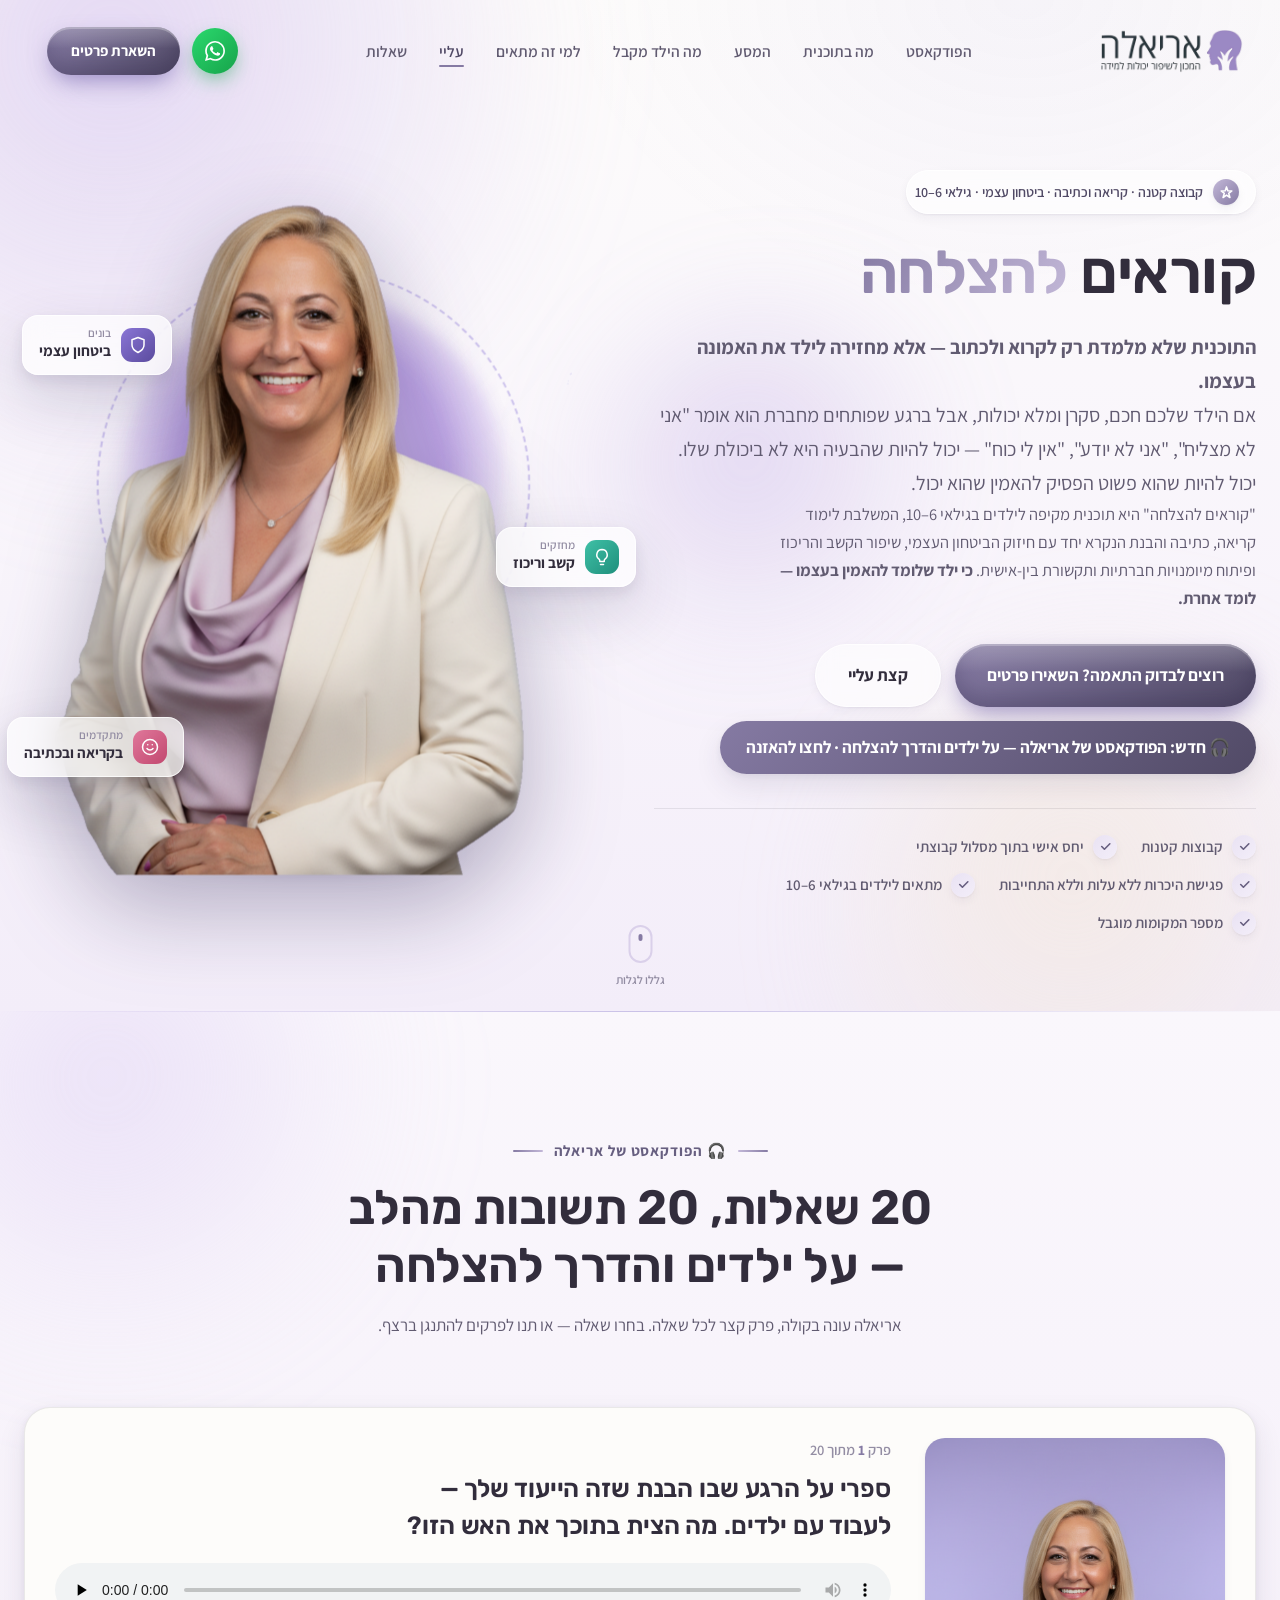
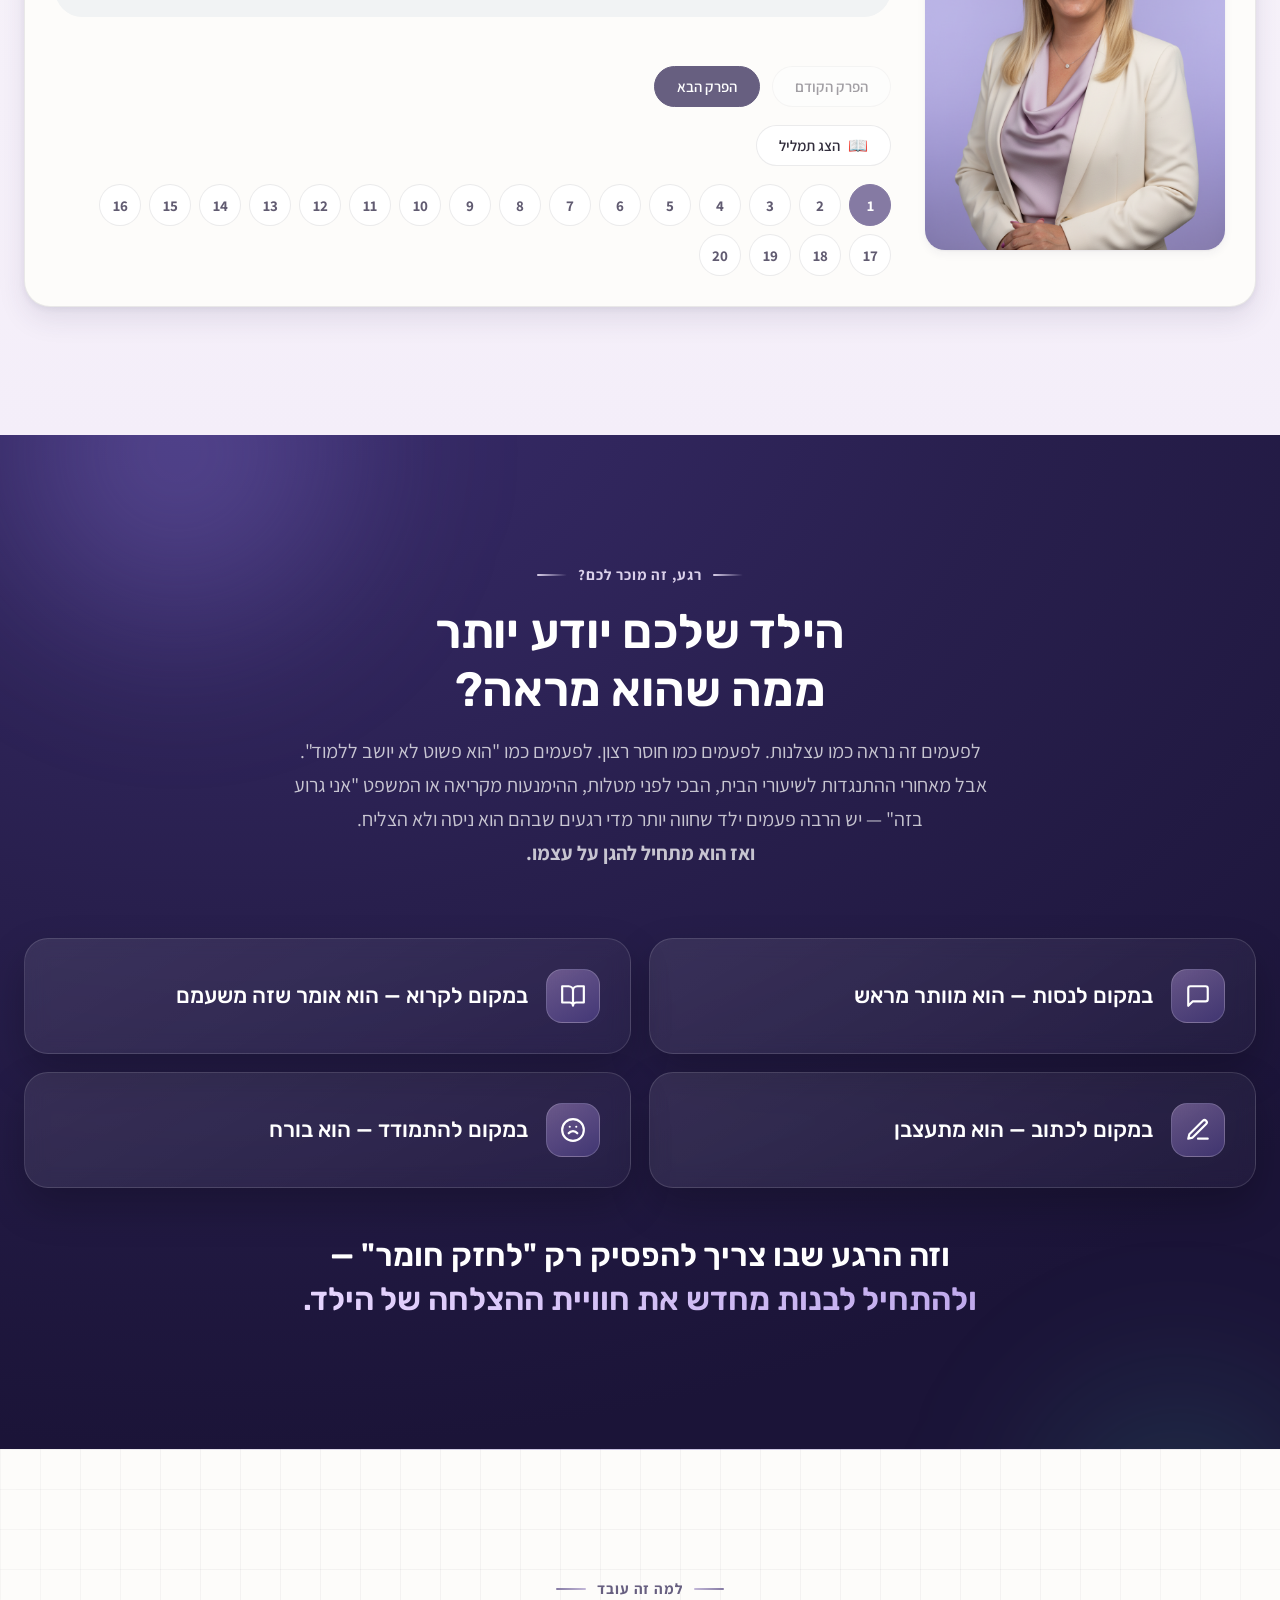
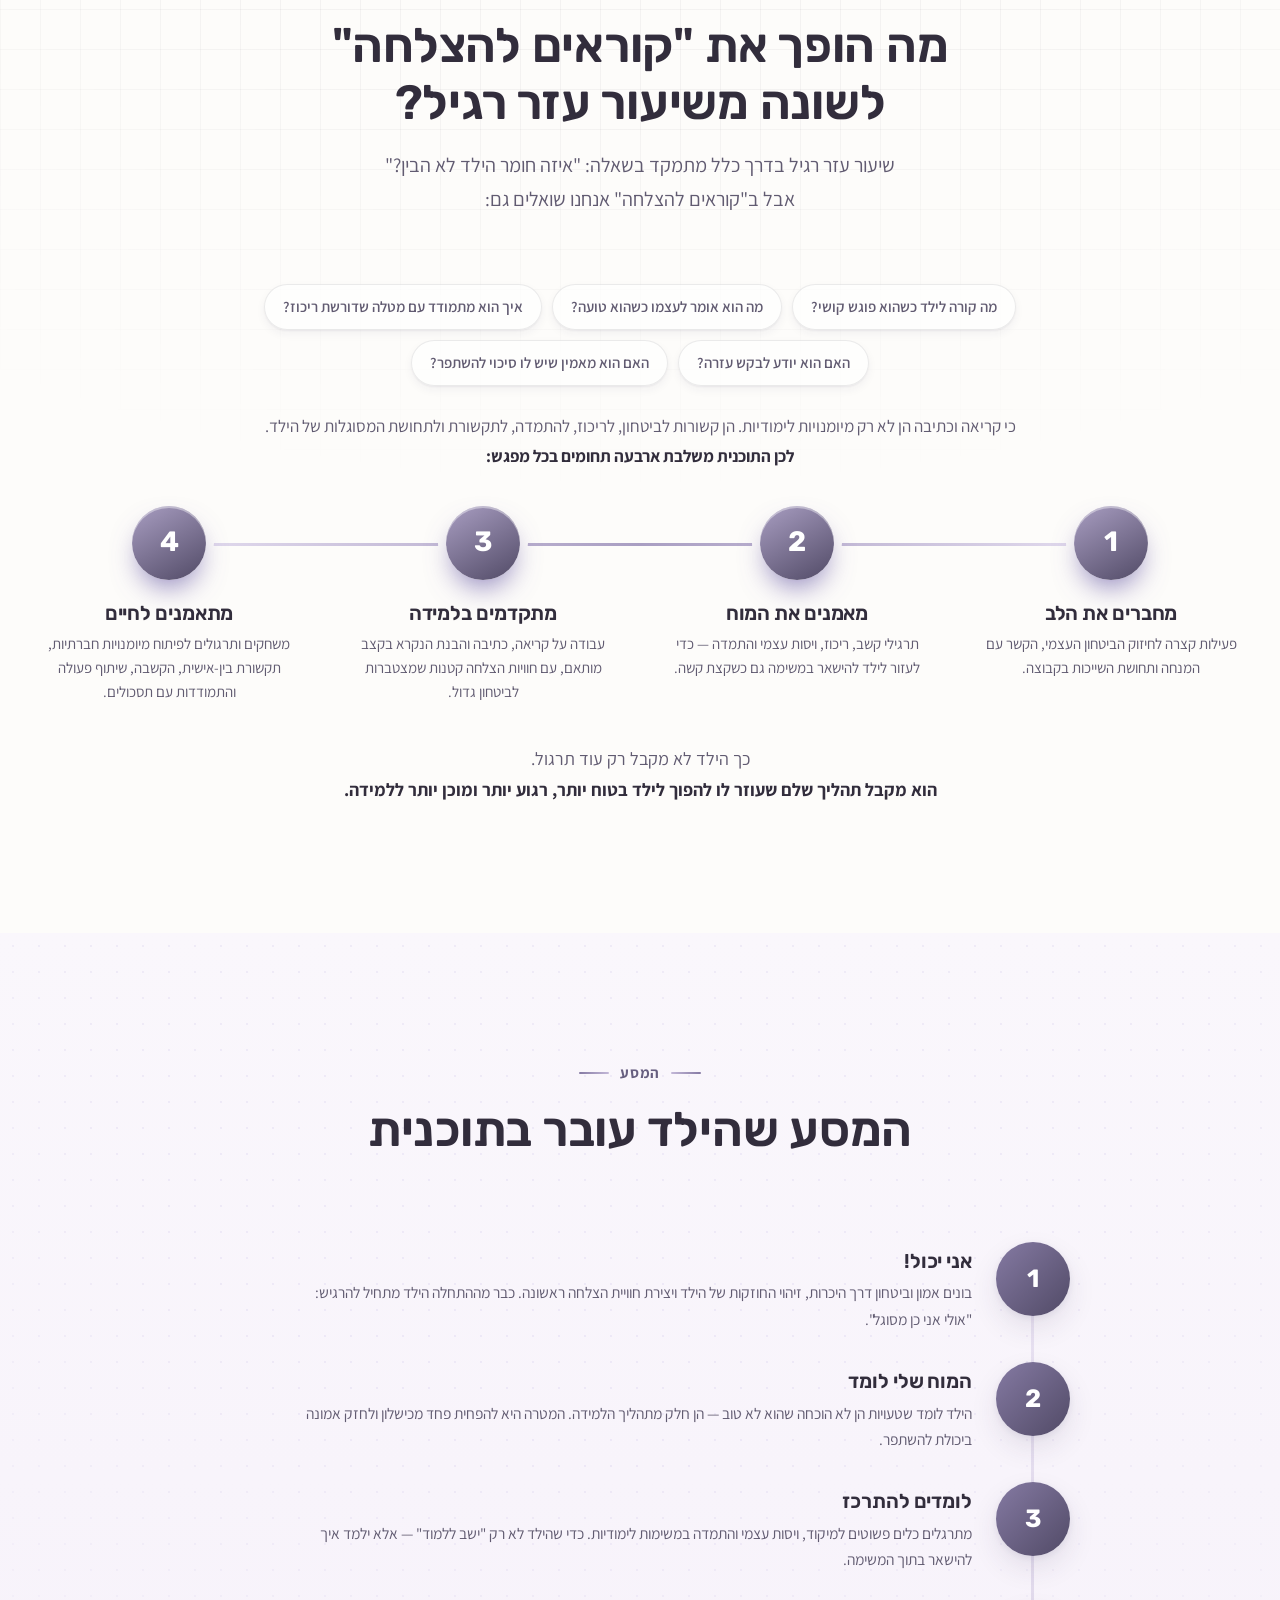
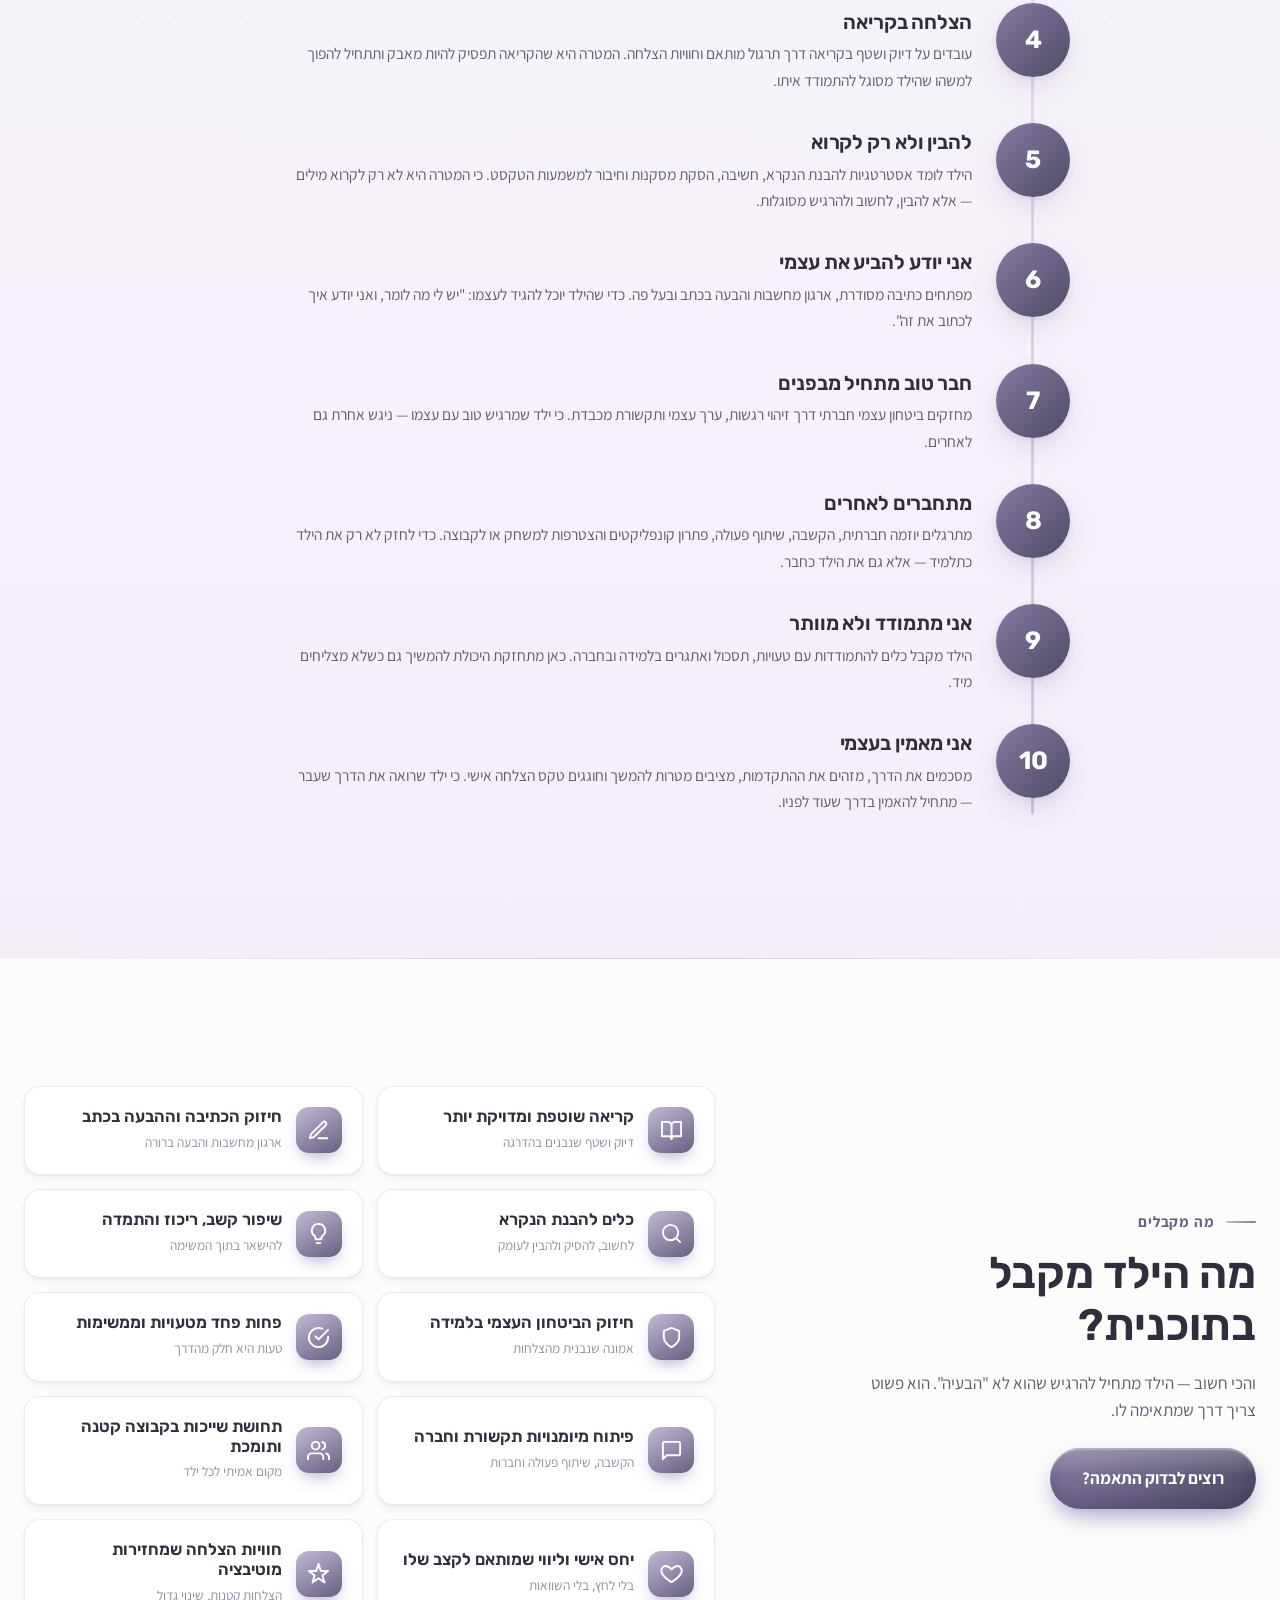
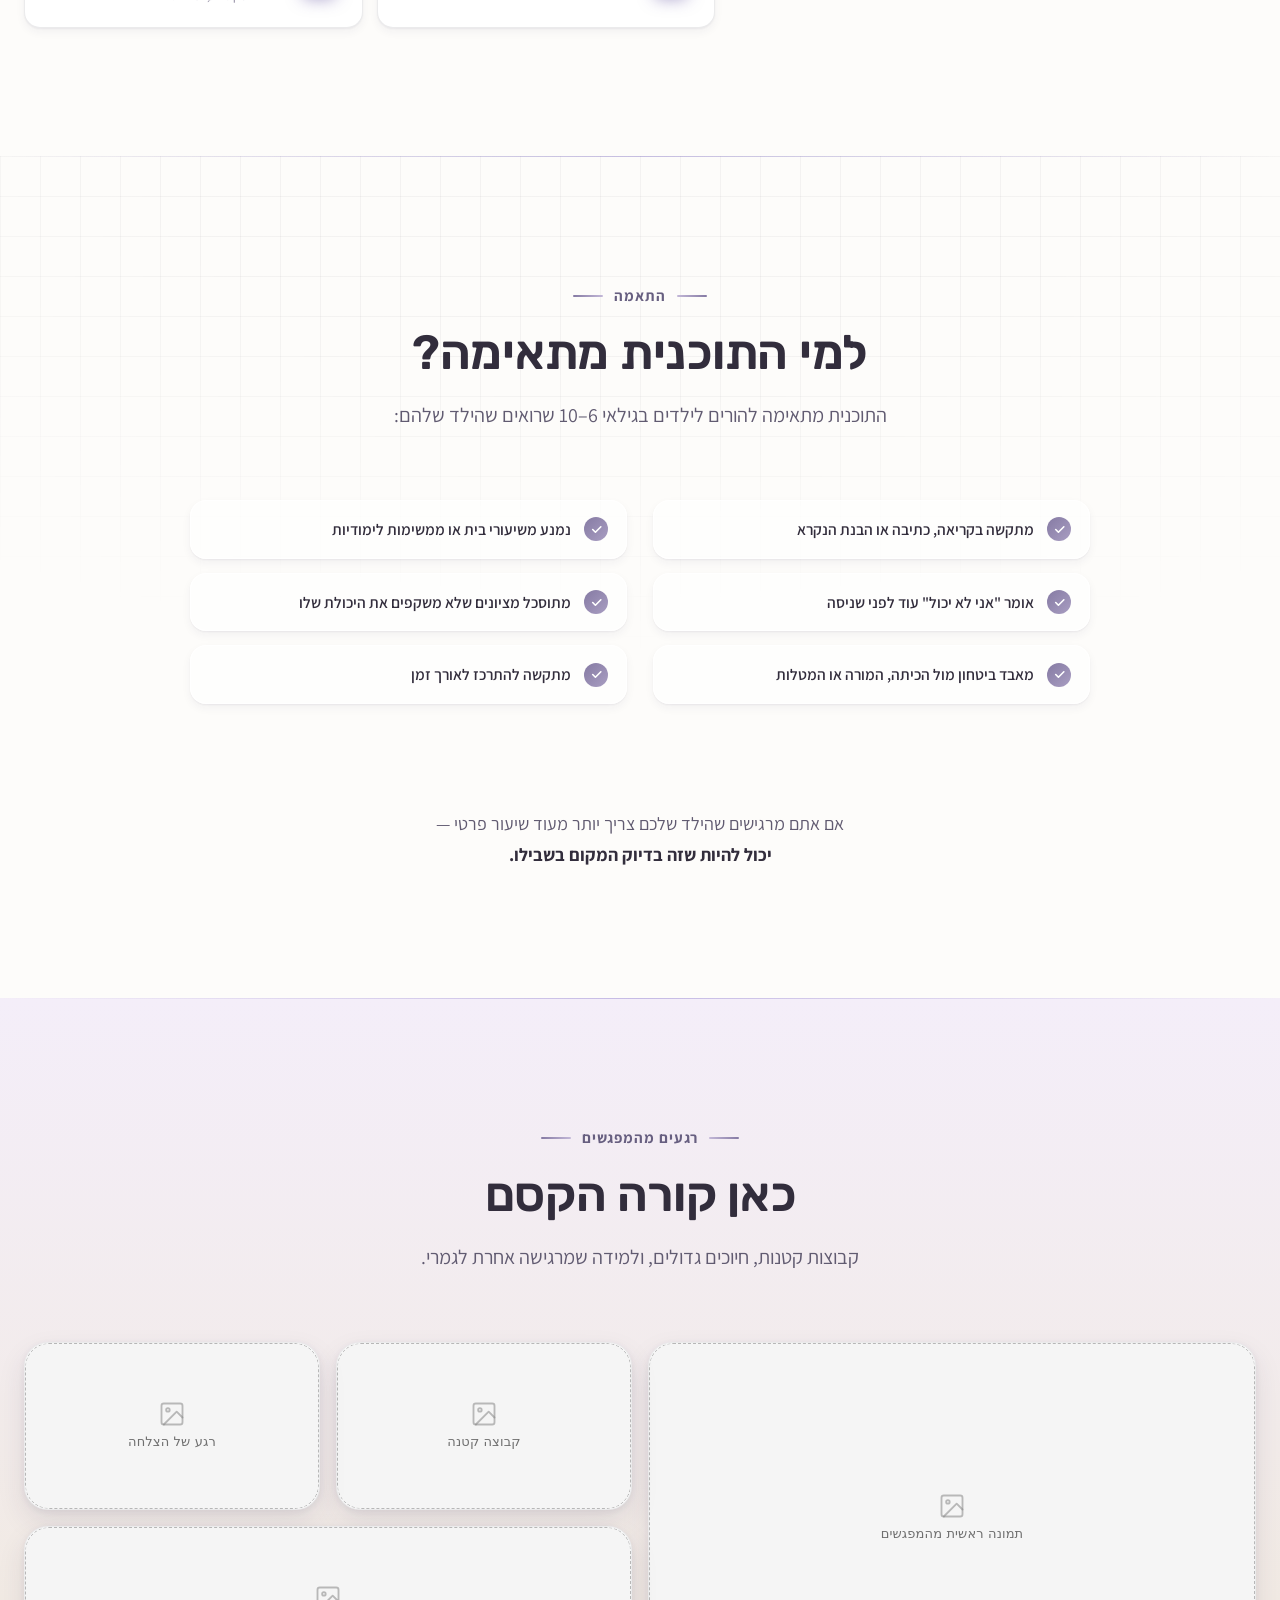
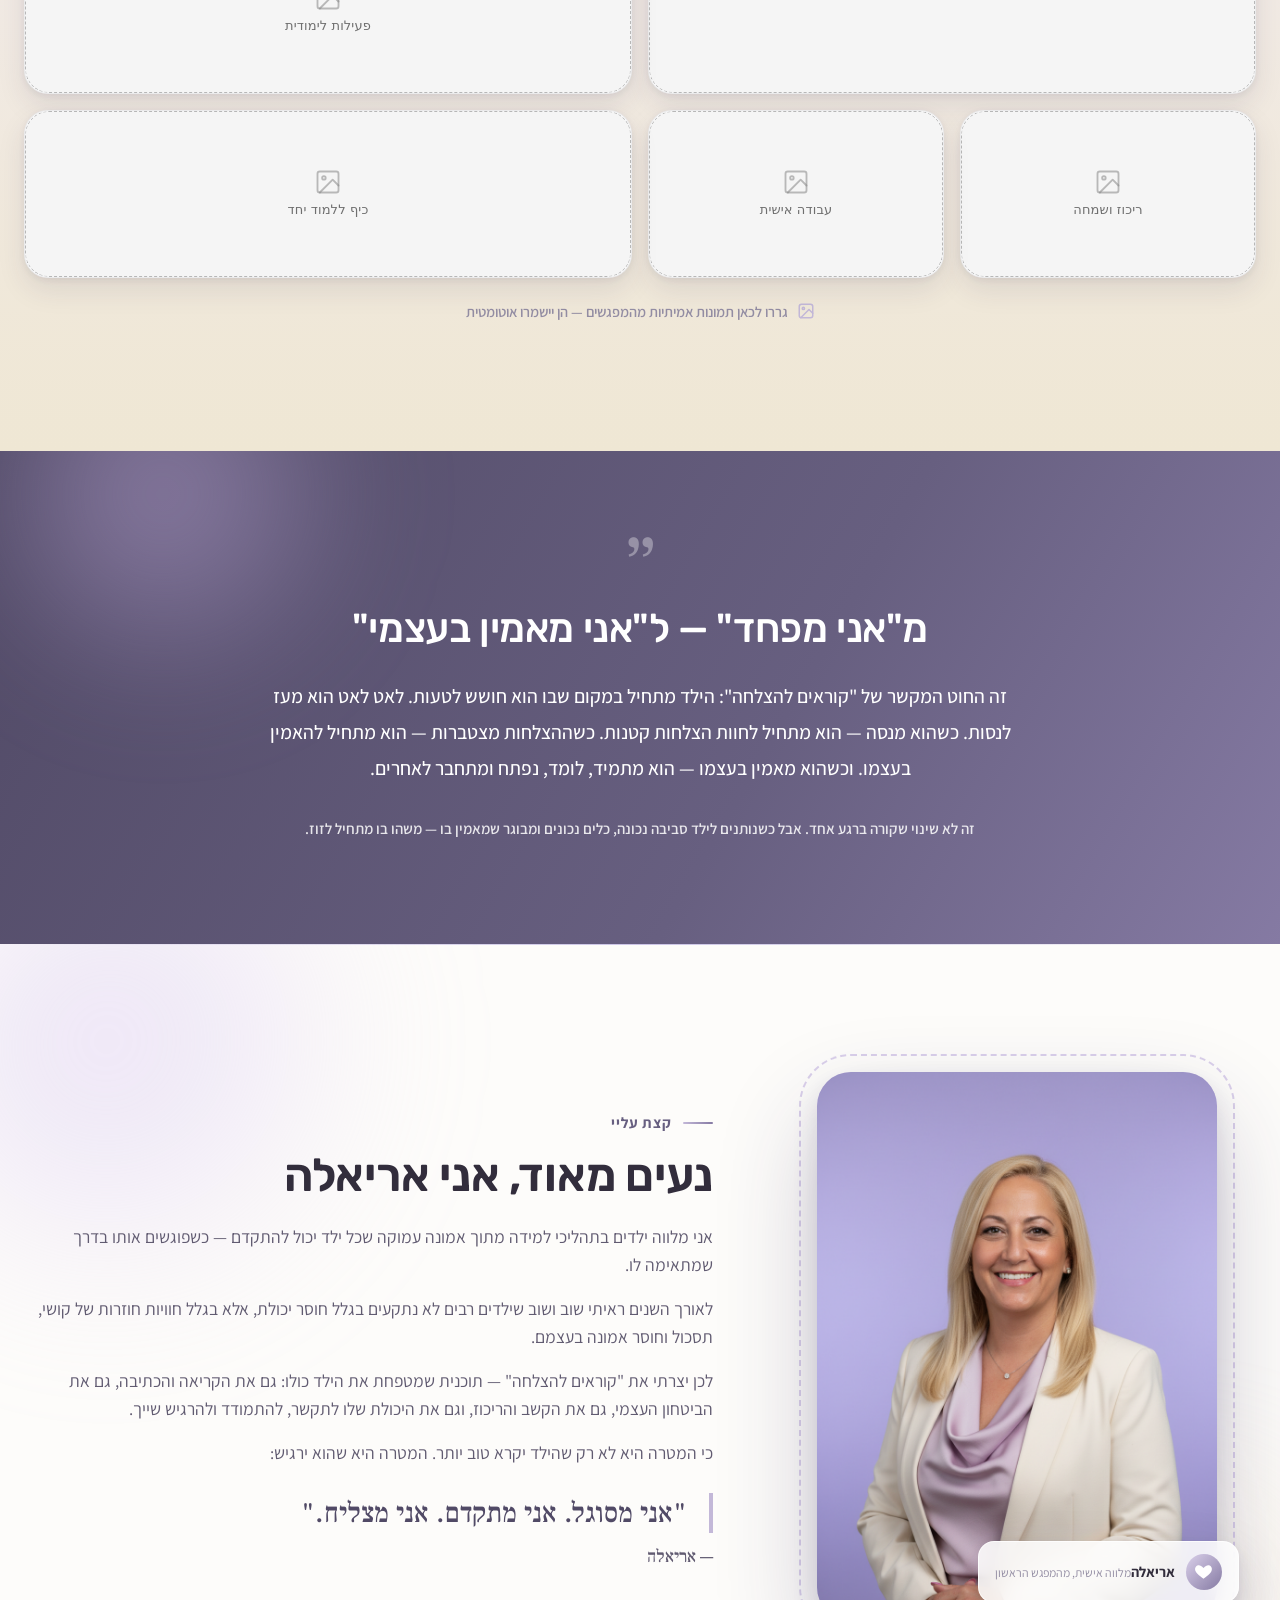
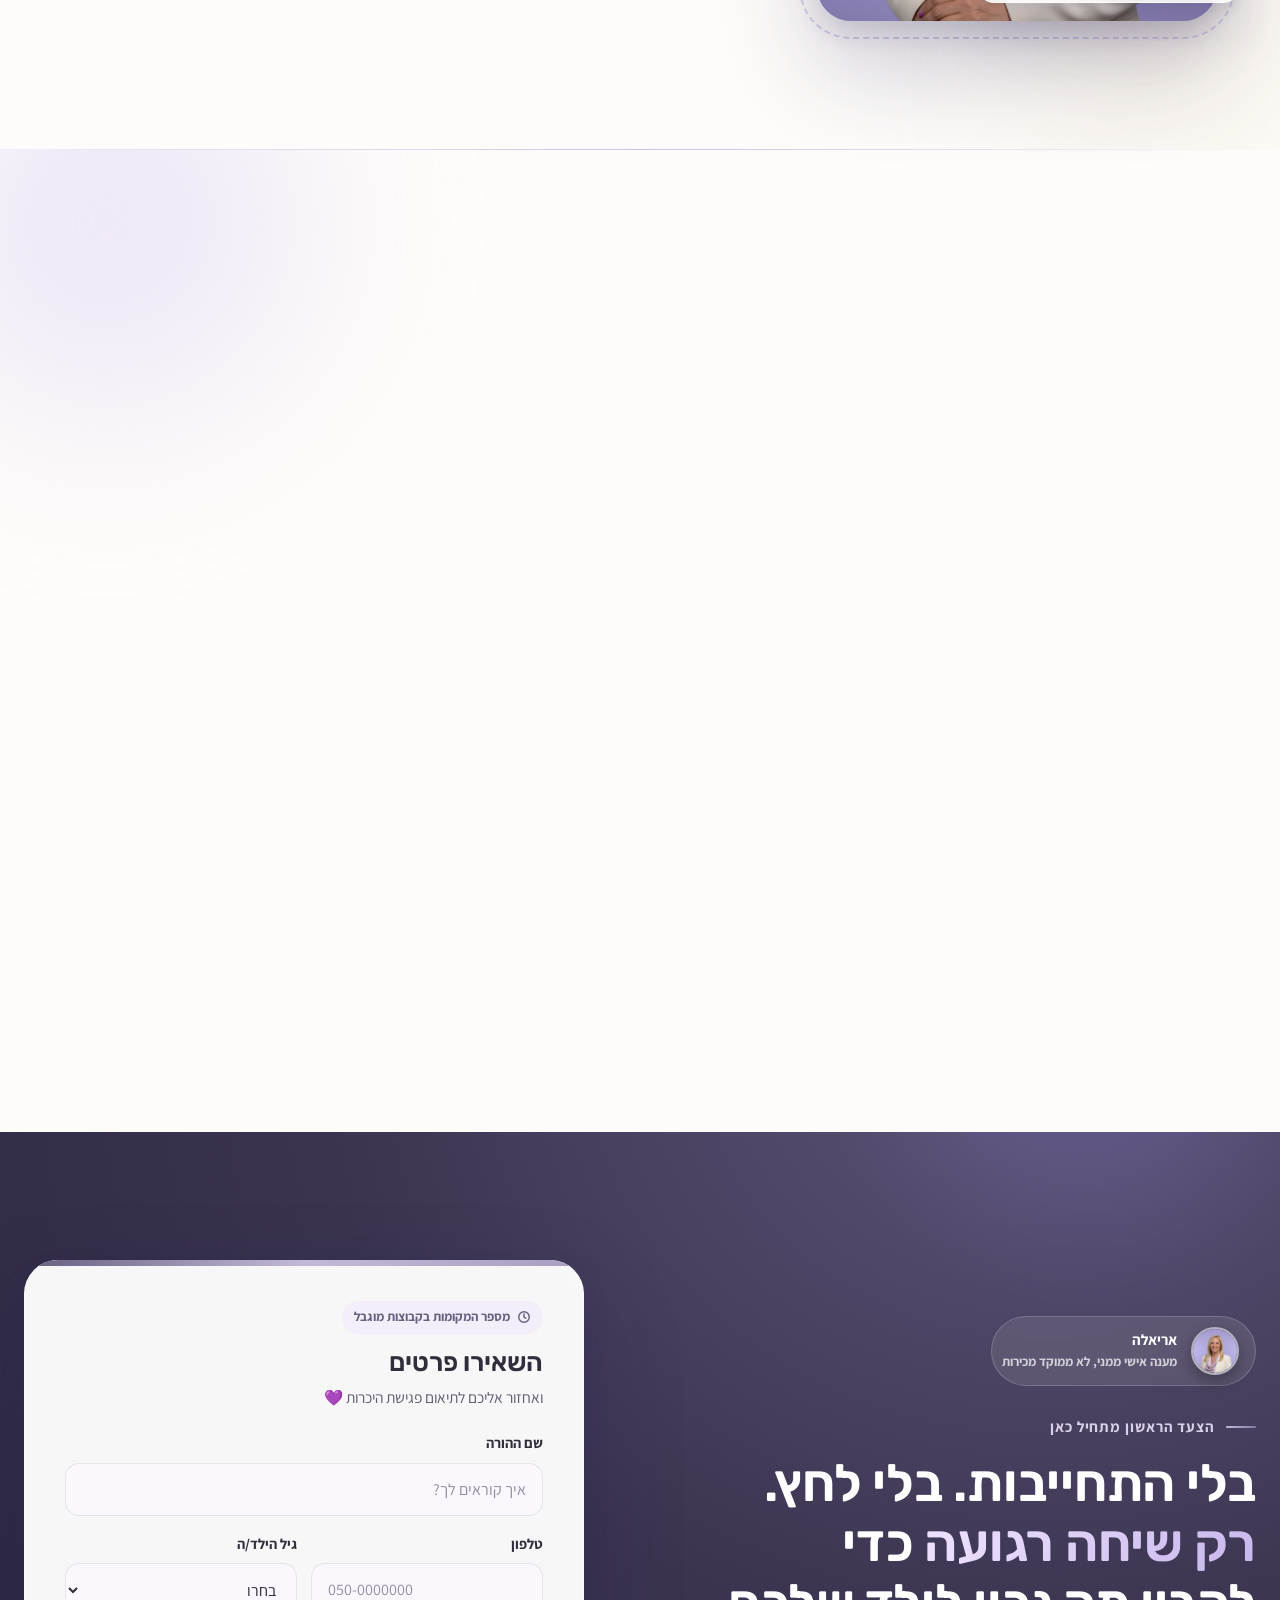
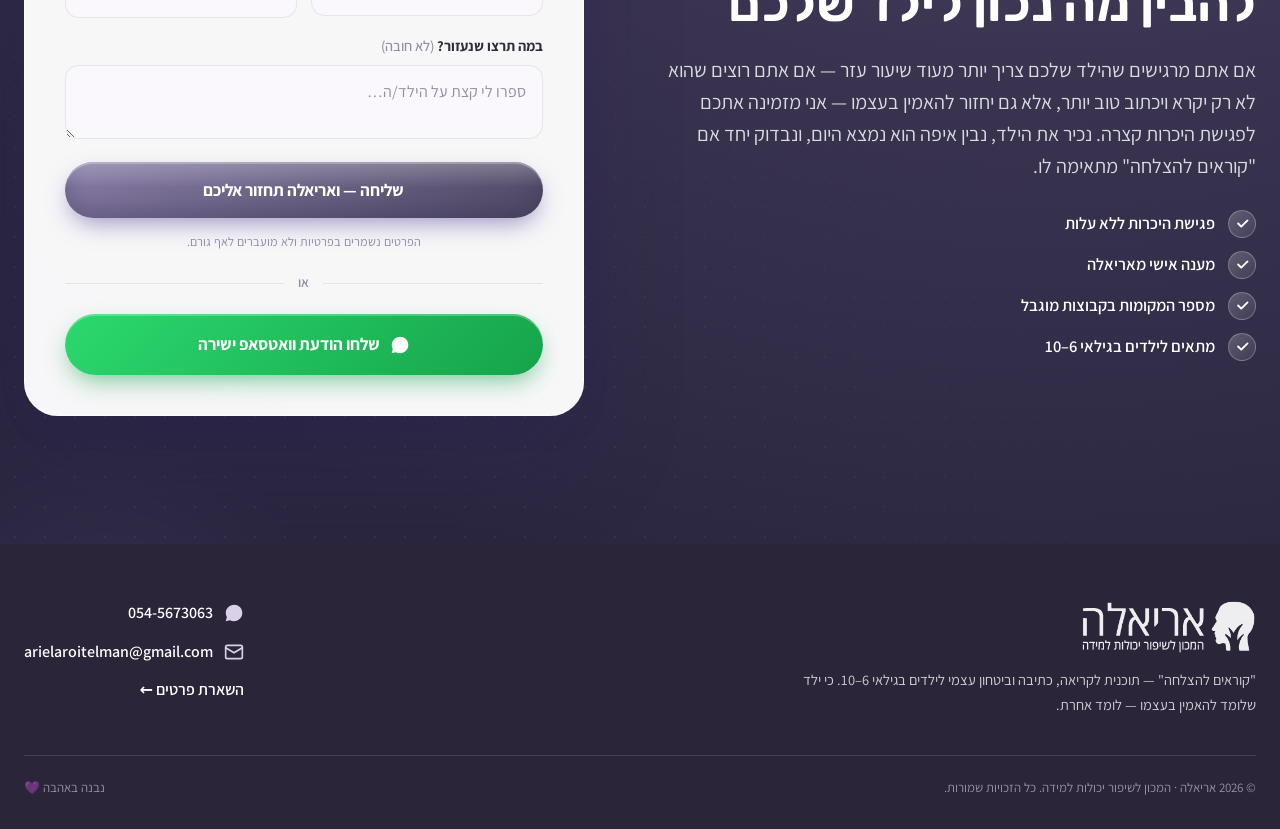
==== index.html @ 377835a4 "landing(ariela): כתובית-קריוקי חיה (המילים נדלקות עם הדיבור, כמו בסרטונים) + podcast→סלוט #2 + תיקונ" ====
<!DOCTYPE html>
<html lang="he" dir="rtl">
<head>
<meta charset="UTF-8">
<meta name="viewport" content="width=device-width, initial-scale=1">
<title>קוראים להצלחה · אריאלה — המכון לשיפור יכולות למידה</title>
<meta name="description" content="קוראים להצלחה — תוכנית לילדים בגילאי 6–10 המשלבת קריאה, כתיבה והבנת הנקרא עם חיזוק הביטחון העצמי, הקשב והריכוז ומיומנויות חברתיות. פגישת היכרות ללא עלות.">
<link rel="preconnect" href="https://fonts.googleapis.com">
<link rel="preconnect" href="https://fonts.gstatic.com" crossorigin>
<link href="https://fonts.googleapis.com/css2?family=Assistant:wght@400;500;600;700;800&amp;family=Rubik:wght@400;500;600;700&amp;family=Frank+Ruhl+Libre:wght@500;700&amp;display=swap" rel="stylesheet">
<link rel="stylesheet" href="styles2.css">
</head>
<body>

<!-- scroll progress -->
<div class="progress" id="progress"></div>

<!-- ============ HEADER ============ -->
<header class="header" data-screen-label="header">
  <div class="header-in">
    <a class="brand" href="#top" aria-label="אריאלה — דף הבית">
      <img src="assets/logo.png" alt="אריאלה — המכון לשיפור יכולות למידה">
    </a>
    <nav class="nav" aria-label="ניווט ראשי">
      <a href="#podcast">הפודקאסט</a>
      <a href="#how">מה בתוכנית</a>
      <a href="#journey">המסע</a>
      <a href="#includes">מה הילד מקבל</a>
      <a href="#fit">למי זה מתאים</a>
      <a href="#about">עליי</a>
      <a href="#faq">שאלות</a>
    </nav>
    <div class="header-cta">
      <a class="icon-wa-link" href="https://wa.me/972545673063" target="_blank" rel="noopener" aria-label="וואטסאפ">
        <svg viewBox="0 0 24 24" fill="currentColor"><path d="M12.04 2C6.58 2 2.13 6.45 2.13 11.91c0 1.75.46 3.45 1.32 4.95L2 22l5.25-1.38a9.9 9.9 0 0 0 4.79 1.22h.01c5.46 0 9.91-4.45 9.91-9.91 0-2.65-1.03-5.14-2.9-7.01A9.82 9.82 0 0 0 12.04 2Zm0 18.15a8.2 8.2 0 0 1-4.18-1.14l-.3-.18-3.11.82.83-3.04-.2-.31a8.18 8.18 0 0 1-1.26-4.39 8.24 8.24 0 0 1 14.07-5.83 8.18 8.18 0 0 1 2.42 5.83c0 4.54-3.7 8.24-8.07 8.24Zm4.52-6.16c-.25-.12-1.47-.72-1.69-.81-.23-.08-.39-.12-.56.13-.16.25-.64.81-.79.97-.14.17-.29.19-.54.06-.25-.12-1.05-.39-1.99-1.23-.74-.66-1.23-1.47-1.38-1.72-.14-.25-.01-.38.11-.51.11-.11.25-.29.37-.43.13-.14.17-.25.25-.41.08-.17.04-.31-.02-.43-.06-.12-.56-1.34-.76-1.84-.2-.48-.41-.42-.56-.43h-.48c-.17 0-.43.06-.66.31-.23.25-.86.85-.86 2.07 0 1.22.89 2.4 1.01 2.56.12.17 1.75 2.67 4.23 3.74.59.26 1.05.41 1.41.52.59.19 1.13.16 1.56.1.48-.07 1.47-.6 1.68-1.18.21-.58.21-1.07.14-1.18-.06-.1-.22-.16-.47-.28Z"/></svg>
      </a>
      <a class="btn btn-primary" href="#form" data-magnet>השארת פרטים</a>
      <button class="nav-toggle" id="navToggle" type="button" aria-label="תפריט">
        <svg viewBox="0 0 24 24" fill="none" stroke="currentColor" stroke-width="2.2" stroke-linecap="round"><path d="M4 7h16M4 12h16M4 17h16"/></svg>
      </button>
    </div>
  </div>
</header>

<!-- mobile nav overlay -->
<div class="mobile-nav" id="mobileNav">
  <button class="mclose" id="mClose" type="button" aria-label="סגירה"><svg viewBox="0 0 24 24" fill="none" stroke="currentColor" stroke-width="2.2" stroke-linecap="round"><path d="M6 6l12 12M18 6 6 18"/></svg></button>
  <a href="#podcast">הפודקאסט</a>
  <a href="#how">מה בתוכנית</a>
  <a href="#journey">המסע — 10 מפגשים</a>
  <a href="#includes">מה הילד מקבל</a>
  <a href="#fit">למי זה מתאים</a>
  <a href="#about">קצת עליי</a>
  <a href="#faq">שאלות נפוצות</a>
  <a class="btn btn-primary btn-block" href="#form">השארת פרטים</a>
</div>

<main id="top">

<!-- ============ HERO ============ -->
<section class="hero" data-screen-label="hero">
  <div class="hero-bg">
    <span class="orb o1"></span>
    <span class="orb o2"></span>
    <span class="orb o3"></span>
    <span class="hero-grain"></span>
  </div>

  <div class="hero-grid">
    <div class="hero-copy">
      <span class="hero-pill reveal">
        <span class="dot"><svg viewBox="0 0 24 24" fill="none" stroke="currentColor" stroke-width="2.5" stroke-linecap="round" stroke-linejoin="round"><path d="m12 3 2.09 6.26L20.5 9.5l-5 3.8L17.5 20 12 16.2 6.5 20l2-6.7-5-3.8 6.41-.24z"/></svg></span>
        קבוצה קטנה · קריאה וכתיבה · ביטחון עצמי · גילאי 6–10
      </span>
      <h1 class="reveal d1">קוראים <span class="grad-text">להצלחה</span></h1>
      <p class="lead reveal d2"><strong>התוכנית שלא מלמדת רק לקרוא ולכתוב — אלא מחזירה לילד את האמונה בעצמו.</strong></p>
      <p class="lead reveal d2">אם הילד שלכם חכם, סקרן ומלא יכולות, אבל ברגע שפותחים מחברת הוא אומר "אני לא מצליח", "אני לא יודע", "אין לי כוח" — יכול להיות שהבעיה היא לא ביכולת שלו. יכול להיות שהוא פשוט הפסיק להאמין שהוא יכול.</p>
      <p class="lead reveal d2" style="font-size:16.5px">"קוראים להצלחה" היא תוכנית מקיפה לילדים בגילאי 6–10, המשלבת לימוד קריאה, כתיבה והבנת הנקרא יחד עם חיזוק הביטחון העצמי, שיפור הקשב והריכוז ופיתוח מיומנויות חברתיות ותקשורת בין-אישית. <strong>כי ילד שלומד להאמין בעצמו — לומד אחרת.</strong></p>
      <div class="hero-actions reveal d3">
        <a class="btn btn-primary" href="#form" data-magnet>רוצים לבדוק התאמה? השאירו פרטים</a>
        <a class="btn btn-ghost" href="#about">קצת עליי</a>
        <a class="btn btn-podcast" href="#podcast">🎧 חדש: הפודקאסט של אריאלה — על ילדים והדרך להצלחה · לחצו להאזנה</a>
      </div>
      <ul class="trust reveal d4">
        <li><span class="tick"><svg viewBox="0 0 24 24" fill="none" stroke="currentColor" stroke-width="3" stroke-linecap="round" stroke-linejoin="round"><path d="M5 12l5 5L20 7"/></svg></span> קבוצות קטנות</li>
        <li><span class="tick"><svg viewBox="0 0 24 24" fill="none" stroke="currentColor" stroke-width="3" stroke-linecap="round" stroke-linejoin="round"><path d="M5 12l5 5L20 7"/></svg></span> יחס אישי בתוך מסלול קבוצתי</li>
        <li><span class="tick"><svg viewBox="0 0 24 24" fill="none" stroke="currentColor" stroke-width="3" stroke-linecap="round" stroke-linejoin="round"><path d="M5 12l5 5L20 7"/></svg></span> פגישת היכרות ללא עלות וללא התחייבות</li>
        <li><span class="tick"><svg viewBox="0 0 24 24" fill="none" stroke="currentColor" stroke-width="3" stroke-linecap="round" stroke-linejoin="round"><path d="M5 12l5 5L20 7"/></svg></span> מתאים לילדים בגילאי 6–10</li>
        <li><span class="tick"><svg viewBox="0 0 24 24" fill="none" stroke="currentColor" stroke-width="3" stroke-linecap="round" stroke-linejoin="round"><path d="M5 12l5 5L20 7"/></svg></span> מספר המקומות מוגבל</li>
      </ul>
    </div>

    <div class="hero-stage reveal d2">
      <div class="stage-3d">
        <span class="halo"></span>
        <span class="halo-ring"></span>
        <span class="ground"></span>
        <img class="ariela" src="assets/ariela-cutout.png" alt="אריאלה — מלווה אישית">
      </div>
      <div class="chip c1">
        <span class="ci"><svg viewBox="0 0 24 24" fill="none" stroke="currentColor" stroke-width="2" stroke-linecap="round" stroke-linejoin="round"><path d="M12 22s8-4 8-10V5l-8-3-8 3v7c0 6 8 10 8 10z"/></svg></span>
        <div><small>בונים</small><b>ביטחון עצמי</b></div>
      </div>
      <div class="chip c2">
        <span class="ci"><svg viewBox="0 0 24 24" fill="none" stroke="currentColor" stroke-width="2" stroke-linecap="round" stroke-linejoin="round"><path d="M9 18h6M10 22h4M12 2a7 7 0 0 0-4 12.7c.6.5 1 1.3 1 2.1V18h6v-1.2c0-.8.4-1.6 1-2.1A7 7 0 0 0 12 2z"/></svg></span>
        <div><small>מחזקים</small><b>קשב וריכוז</b></div>
      </div>
      <div class="chip c3">
        <span class="ci"><svg viewBox="0 0 24 24" fill="none" stroke="currentColor" stroke-width="2" stroke-linecap="round" stroke-linejoin="round"><path d="M12 2a10 10 0 1 0 0 20 10 10 0 0 0 0-20zM8 14s1.5 2 4 2 4-2 4-2M9 9h.01M15 9h.01"/></svg></span>
        <div><small>מתקדמים</small><b>בקריאה ובכתיבה</b></div>
      </div>
    </div>
  </div>

  <div class="scroll-cue" aria-hidden="true">
    <span class="mouse"></span>
    גללו לגלות
  </div>
</section>

<!-- ============ PODCAST ============ -->
<section class="section bg-soft" id="podcast" data-screen-label="podcast">
  <span class="accent-top"></span>
  <div class="atmo"><span class="g1"></span></div>
  <div class="wrap">
    <div class="sec-head">
      <div class="center-eyebrow reveal"><span class="eyebrow">🎧 הפודקאסט של אריאלה</span></div>
      <h2 class="reveal d1">20 שאלות, 20 תשובות מהלב — על ילדים והדרך להצלחה</h2>
      <p class="pod-sub reveal d2">אריאלה עונה בקולה, פרק קצר לכל שאלה. בחרו שאלה — או תנו לפרקים להתנגן ברצף.</p>
    </div>

    <div class="pod-card reveal">
      <div class="pod-photo"><img src="assets/ariela.png" alt="אריאלה" loading="lazy"></div>
      <div class="pod-main">
        <div class="pod-count">פרק <b id="podNum">1</b> מתוך <span id="podTotal">20</span></div>
        <h3 class="pod-q" id="podQ"></h3>
        <audio id="podAudio" controls preload="none"></audio>
        <div class="pod-cap" id="podCap" hidden aria-live="off"></div>
        <div class="pod-status" id="podStatus" role="status" aria-live="polite"></div>
        <div class="pod-nav">
          <button class="pod-btn" id="podPrev" type="button">הפרק הקודם</button>
          <button class="pod-btn primary" id="podNext" type="button">הפרק הבא</button>
        </div>
        <div class="pod-tr" id="podTr" hidden>
          <button class="pod-btn pod-tr-toggle" id="podTrToggle" type="button" aria-expanded="false" aria-controls="podTrBody"><span class="pod-tr-ico" aria-hidden="true">📖</span><span class="pod-tr-lbl" id="podTrLabel">הצג תמליל</span></button>
          <div class="pod-tr-body" id="podTrBody" role="region" aria-label="תמליל הפרק" tabindex="-1" hidden></div>
        </div>
        <div class="pod-chips" id="podChips" role="group" aria-label="בחירת פרק"></div>
      </div>
    </div>
  </div>
</section>


<!-- ============ PAIN ============ -->
<section class="section pain-zone" data-screen-label="pain">
  <span class="pz-orb a"></span><span class="pz-orb b"></span>
  <div class="wrap">
    <div class="sec-head">
      <div class="center-eyebrow reveal"><span class="eyebrow">רגע, זה מוכר לכם?</span></div>
      <h2 class="reveal d1">הילד שלכם יודע יותר ממה שהוא מראה?</h2>
      <p class="lead reveal d2">לפעמים זה נראה כמו עצלנות. לפעמים כמו חוסר רצון. לפעמים כמו "הוא פשוט לא יושב ללמוד".<br>אבל מאחורי ההתנגדות לשיעורי הבית, הבכי לפני מטלות, ההימנעות מקריאה או המשפט "אני גרוע בזה" — יש הרבה פעמים ילד שחווה יותר מדי רגעים שבהם הוא ניסה ולא הצליח.<br><strong>ואז הוא מתחיל להגן על עצמו.</strong></p>
    </div>
    <div class="ptiles">
      <div class="ptile reveal">
        <span class="pic"><svg viewBox="0 0 24 24" fill="none" stroke="currentColor" stroke-width="2" stroke-linecap="round" stroke-linejoin="round"><path d="M21 15a2 2 0 0 1-2 2H7l-4 4V5a2 2 0 0 1 2-2h14a2 2 0 0 1 2 2z"/></svg></span>
        <p>במקום לנסות — הוא מוותר מראש</p>
      </div>
      <div class="ptile reveal d1">
        <span class="pic"><svg viewBox="0 0 24 24" fill="none" stroke="currentColor" stroke-width="2" stroke-linecap="round" stroke-linejoin="round"><path d="M2 3h6a4 4 0 0 1 4 4v14a3 3 0 0 0-3-3H2zM22 3h-6a4 4 0 0 0-4 4v14a3 3 0 0 1 3-3h7z"/></svg></span>
        <p>במקום לקרוא — הוא אומר שזה משעמם</p>
      </div>
      <div class="ptile reveal d2">
        <span class="pic"><svg viewBox="0 0 24 24" fill="none" stroke="currentColor" stroke-width="2" stroke-linecap="round" stroke-linejoin="round"><path d="M12 20h9M16.5 3.5a2.1 2.1 0 0 1 3 3L7 19l-4 1 1-4Z"/></svg></span>
        <p>במקום לכתוב — הוא מתעצבן</p>
      </div>
      <div class="ptile reveal d3">
        <span class="pic"><svg viewBox="0 0 24 24" fill="none" stroke="currentColor" stroke-width="2" stroke-linecap="round" stroke-linejoin="round"><path d="M12 2a10 10 0 1 0 0 20 10 10 0 0 0 0-20zM8 15s1.5-2 4-2 4 2 4 2M9 9h.01M15 9h.01"/></svg></span>
        <p>במקום להתמודד — הוא בורח</p>
      </div>
    </div>
    <p class="pain-foot reveal">וזה הרגע שבו צריך להפסיק רק "לחזק חומר" —<br><span class="grad-text">ולהתחיל לבנות מחדש את חוויית ההצלחה של הילד.</span></p>
  </div>
</section>

<!-- ============ HOW — the 4 domains ============ -->
<section class="section bg-grid" id="how" data-screen-label="how">
  <span class="accent-top"></span>
  <div class="wrap">
    <div class="sec-head">
      <div class="center-eyebrow reveal"><span class="eyebrow">למה זה עובד</span></div>
      <h2 class="reveal d1">מה הופך את "קוראים להצלחה" לשונה משיעור עזר רגיל?</h2>
      <p class="lead reveal d2">שיעור עזר רגיל בדרך כלל מתמקד בשאלה: "איזה חומר הילד לא הבין?"<br>אבל ב"קוראים להצלחה" אנחנו שואלים גם:</p>
    </div>
    <div class="asklist reveal d2">
      <span>מה קורה לילד כשהוא פוגש קושי?</span>
      <span>מה הוא אומר לעצמו כשהוא טועה?</span>
      <span>איך הוא מתמודד עם מטלה שדורשת ריכוז?</span>
      <span>האם הוא יודע לבקש עזרה?</span>
      <span>האם הוא מאמין שיש לו סיכוי להשתפר?</span>
    </div>
    <p class="how-mid reveal">כי קריאה וכתיבה הן לא רק מיומנויות לימודיות. הן קשורות לביטחון, לריכוז, להתמדה, לתקשורת ולתחושת המסוגלות של הילד.<br><strong>לכן התוכנית משלבת ארבעה תחומים בכל מפגש:</strong></p>
    <div class="journey">
      <div class="jstep reveal"><div class="num">1</div><h3>מחברים את הלב</h3><p>פעילות קצרה לחיזוק הביטחון העצמי, הקשר עם המנחה ותחושת השייכות בקבוצה.</p></div>
      <div class="jstep reveal d1"><div class="num">2</div><h3>מאמנים את המוח</h3><p>תרגילי קשב, ריכוז, ויסות עצמי והתמדה — כדי לעזור לילד להישאר במשימה גם כשקצת קשה.</p></div>
      <div class="jstep reveal d2"><div class="num">3</div><h3>מתקדמים בלמידה</h3><p>עבודה על קריאה, כתיבה והבנת הנקרא בקצב מותאם, עם חוויות הצלחה קטנות שמצטברות לביטחון גדול.</p></div>
      <div class="jstep reveal d3"><div class="num">4</div><h3>מתאמנים לחיים</h3><p>משחקים ותרגולים לפיתוח מיומנויות חברתיות, תקשורת בין-אישית, הקשבה, שיתוף פעולה והתמודדות עם תסכולים.</p></div>
    </div>
    <p class="how-foot reveal">כך הילד לא מקבל רק עוד תרגול.<br><strong>הוא מקבל תהליך שלם שעוזר לו להפוך לילד בטוח יותר, רגוע יותר ומוכן יותר ללמידה.</strong></p>
  </div>
</section>

<!-- ============ JOURNEY — 10 meetings ============ -->
<section class="section bg-soft" id="journey" data-screen-label="journey">
  <span class="dots"></span>
  <div class="wrap">
    <div class="sec-head">
      <div class="center-eyebrow reveal"><span class="eyebrow">המסע</span></div>
      <h2 class="reveal d1">המסע שהילד עובר בתוכנית</h2>
    </div>
    <div class="vtimeline">
      <div class="vstep reveal"><span class="n">1</span><div class="vbody"><h3>אני יכול!</h3><p>בונים אמון וביטחון דרך היכרות, זיהוי החוזקות של הילד ויצירת חוויית הצלחה ראשונה. כבר מההתחלה הילד מתחיל להרגיש: "אולי אני כן מסוגל".</p></div></div>
      <div class="vstep reveal"><span class="n">2</span><div class="vbody"><h3>המוח שלי לומד</h3><p>הילד לומד שטעויות הן לא הוכחה שהוא לא טוב — הן חלק מתהליך הלמידה. המטרה היא להפחית פחד מכישלון ולחזק אמונה ביכולת להשתפר.</p></div></div>
      <div class="vstep reveal"><span class="n">3</span><div class="vbody"><h3>לומדים להתרכז</h3><p>מתרגלים כלים פשוטים למיקוד, ויסות עצמי והתמדה במשימות לימודיות. כדי שהילד לא רק "ישב ללמוד" — אלא ילמד איך להישאר בתוך המשימה.</p></div></div>
      <div class="vstep reveal"><span class="n">4</span><div class="vbody"><h3>הצלחה בקריאה</h3><p>עובדים על דיוק ושטף בקריאה דרך תרגול מותאם וחוויות הצלחה. המטרה היא שהקריאה תפסיק להיות מאבק ותתחיל להפוך למשהו שהילד מסוגל להתמודד איתו.</p></div></div>
      <div class="vstep reveal"><span class="n">5</span><div class="vbody"><h3>להבין ולא רק לקרוא</h3><p>הילד לומד אסטרטגיות להבנת הנקרא, חשיבה, הסקת מסקנות וחיבור למשמעות הטקסט. כי המטרה היא לא רק לקרוא מילים — אלא להבין, לחשוב ולהרגיש מסוגלות.</p></div></div>
      <div class="vstep reveal"><span class="n">6</span><div class="vbody"><h3>אני יודע להביע את עצמי</h3><p>מפתחים כתיבה מסודרת, ארגון מחשבות והבעה בכתב ובעל פה. כדי שהילד יוכל להגיד לעצמו: "יש לי מה לומר, ואני יודע איך לכתוב את זה".</p></div></div>
      <div class="vstep reveal"><span class="n">7</span><div class="vbody"><h3>חבר טוב מתחיל מבפנים</h3><p>מחזקים ביטחון עצמי חברתי דרך זיהוי רגשות, ערך עצמי ותקשורת מכבדת. כי ילד שמרגיש טוב עם עצמו — ניגש אחרת גם לאחרים.</p></div></div>
      <div class="vstep reveal"><span class="n">8</span><div class="vbody"><h3>מתחברים לאחרים</h3><p>מתרגלים יוזמה חברתית, הקשבה, שיתוף פעולה, פתרון קונפליקטים והצטרפות למשחק או לקבוצה. כדי לחזק לא רק את הילד כתלמיד — אלא גם את הילד כחבר.</p></div></div>
      <div class="vstep reveal"><span class="n">9</span><div class="vbody"><h3>אני מתמודד ולא מוותר</h3><p>הילד מקבל כלים להתמודדות עם טעויות, תסכול ואתגרים בלמידה ובחברה. כאן מתחזקת היכולת להמשיך גם כשלא מצליחים מיד.</p></div></div>
      <div class="vstep reveal"><span class="n">10</span><div class="vbody"><h3>אני מאמין בעצמי</h3><p>מסכמים את הדרך, מזהים את ההתקדמות, מציבים מטרות להמשך וחוגגים טקס הצלחה אישי. כי ילד שרואה את הדרך שעבר — מתחיל להאמין בדרך שעוד לפניו.</p></div></div>
    </div>
  </div>
</section>

<!-- ============ INCLUDES — what the child gets ============ -->
<section class="section" id="includes" data-screen-label="includes">
  <span class="accent-top"></span>
  <div class="wrap inc-split">
    <div class="inc-intro reveal">
      <span class="eyebrow">מה מקבלים</span>
      <h2>מה הילד מקבל<br>בתוכנית?</h2>
      <p>והכי חשוב — הילד מתחיל להרגיש שהוא לא "הבעיה". הוא פשוט צריך דרך שמתאימה לו.</p>
      <a class="btn btn-primary" href="#form" data-magnet>רוצים לבדוק התאמה?</a>
    </div>
    <div class="inc-list">
      <div class="inc-item reveal">
        <span class="pic"><svg viewBox="0 0 24 24" fill="none" stroke="currentColor" stroke-width="2" stroke-linecap="round" stroke-linejoin="round"><path d="M2 3h6a4 4 0 0 1 4 4v14a3 3 0 0 0-3-3H2zM22 3h-6a4 4 0 0 0-4 4v14a3 3 0 0 1 3-3h7z"/></svg></span>
        <div><b>קריאה שוטפת ומדויקת יותר</b><span>דיוק ושטף שנבנים בהדרגה</span></div>
      </div>
      <div class="inc-item reveal d1">
        <span class="pic"><svg viewBox="0 0 24 24" fill="none" stroke="currentColor" stroke-width="2" stroke-linecap="round" stroke-linejoin="round"><path d="M12 20h9M16.5 3.5a2.1 2.1 0 0 1 3 3L7 19l-4 1 1-4Z"/></svg></span>
        <div><b>חיזוק הכתיבה וההבעה בכתב</b><span>ארגון מחשבות והבעה ברורה</span></div>
      </div>
      <div class="inc-item reveal">
        <span class="pic"><svg viewBox="0 0 24 24" fill="none" stroke="currentColor" stroke-width="2" stroke-linecap="round" stroke-linejoin="round"><circle cx="11" cy="11" r="8"/><path d="m21 21-4.3-4.3"/></svg></span>
        <div><b>כלים להבנת הנקרא</b><span>לחשוב, להסיק ולהבין לעומק</span></div>
      </div>
      <div class="inc-item reveal d1">
        <span class="pic"><svg viewBox="0 0 24 24" fill="none" stroke="currentColor" stroke-width="2" stroke-linecap="round" stroke-linejoin="round"><path d="M9 18h6M10 22h4M12 2a7 7 0 0 0-4 12.7c.6.5 1 1.3 1 2.1V18h6v-1.2c0-.8.4-1.6 1-2.1A7 7 0 0 0 12 2z"/></svg></span>
        <div><b>שיפור קשב, ריכוז והתמדה</b><span>להישאר בתוך המשימה</span></div>
      </div>
      <div class="inc-item reveal">
        <span class="pic"><svg viewBox="0 0 24 24" fill="none" stroke="currentColor" stroke-width="2" stroke-linecap="round" stroke-linejoin="round"><path d="M12 22s8-4 8-10V5l-8-3-8 3v7c0 6 8 10 8 10z"/></svg></span>
        <div><b>חיזוק הביטחון העצמי בלמידה</b><span>אמונה שנבנית מהצלחות</span></div>
      </div>
      <div class="inc-item reveal d1">
        <span class="pic"><svg viewBox="0 0 24 24" fill="none" stroke="currentColor" stroke-width="2" stroke-linecap="round" stroke-linejoin="round"><path d="M22 11.08V12a10 10 0 1 1-5.93-9.14M22 4 12 14.01l-3-3"/></svg></span>
        <div><b>פחות פחד מטעויות וממשימות</b><span>טעות היא חלק מהדרך</span></div>
      </div>
      <div class="inc-item reveal">
        <span class="pic"><svg viewBox="0 0 24 24" fill="none" stroke="currentColor" stroke-width="2" stroke-linecap="round" stroke-linejoin="round"><path d="M21 15a2 2 0 0 1-2 2H7l-4 4V5a2 2 0 0 1 2-2h14a2 2 0 0 1 2 2z"/></svg></span>
        <div><b>פיתוח מיומנויות תקשורת וחברה</b><span>הקשבה, שיתוף פעולה וחברות</span></div>
      </div>
      <div class="inc-item reveal d1">
        <span class="pic"><svg viewBox="0 0 24 24" fill="none" stroke="currentColor" stroke-width="2" stroke-linecap="round" stroke-linejoin="round"><path d="M17 21v-2a4 4 0 0 0-4-4H5a4 4 0 0 0-4 4v2M9 11a4 4 0 1 0 0-8 4 4 0 0 0 0 8zM23 21v-2a4 4 0 0 0-3-3.87M16 3.13a4 4 0 0 1 0 7.75"/></svg></span>
        <div><b>תחושת שייכות בקבוצה קטנה ותומכת</b><span>מקום אמיתי לכל ילד</span></div>
      </div>
      <div class="inc-item reveal">
        <span class="pic"><svg viewBox="0 0 24 24" fill="none" stroke="currentColor" stroke-width="2" stroke-linecap="round" stroke-linejoin="round"><path d="M12 21s-7.5-4.6-10-9.3C.4 8.3 2 4.8 5.3 4.2 7.4 3.8 9.3 4.9 12 7.6c2.7-2.7 4.6-3.8 6.7-3.4 3.3.6 4.9 4.1 3.3 7.5C19.5 16.4 12 21 12 21Z"/></svg></span>
        <div><b>יחס אישי וליווי שמותאם לקצב שלו</b><span>בלי לחץ, בלי השוואות</span></div>
      </div>
      <div class="inc-item reveal d1">
        <span class="pic"><svg viewBox="0 0 24 24" fill="none" stroke="currentColor" stroke-width="2" stroke-linecap="round" stroke-linejoin="round"><path d="m12 2 2.4 7.4H22l-6 4.6 2.3 7.4L12 17l-6.3 4.4L8 14 2 9.4h7.6z"/></svg></span>
        <div><b>חוויות הצלחה שמחזירות מוטיבציה</b><span>הצלחות קטנות, שינוי גדול</span></div>
      </div>
    </div>
  </div>
</section>

<!-- ============ FIT — who it's for ============ -->
<section class="section bg-grid" id="fit" data-screen-label="fit">
  <span class="accent-top"></span>
  <div class="wrap">
    <div class="sec-head">
      <div class="center-eyebrow reveal"><span class="eyebrow">התאמה</span></div>
      <h2 class="reveal d1">למי התוכנית מתאימה?</h2>
      <p class="lead reveal d2">התוכנית מתאימה להורים לילדים בגילאי 6–10 שרואים שהילד שלהם:</p>
    </div>
    <div class="fit-grid">
      <div class="fit-item reveal"><span class="tick"><svg viewBox="0 0 24 24" fill="none" stroke="currentColor" stroke-width="3" stroke-linecap="round" stroke-linejoin="round"><path d="M5 12l5 5L20 7"/></svg></span> מתקשה בקריאה, כתיבה או הבנת הנקרא</div>
      <div class="fit-item reveal"><span class="tick"><svg viewBox="0 0 24 24" fill="none" stroke="currentColor" stroke-width="3" stroke-linecap="round" stroke-linejoin="round"><path d="M5 12l5 5L20 7"/></svg></span> נמנע משיעורי בית או ממשימות לימודיות</div>
      <div class="fit-item reveal"><span class="tick"><svg viewBox="0 0 24 24" fill="none" stroke="currentColor" stroke-width="3" stroke-linecap="round" stroke-linejoin="round"><path d="M5 12l5 5L20 7"/></svg></span> אומר "אני לא יכול" עוד לפני שניסה</div>
      <div class="fit-item reveal"><span class="tick"><svg viewBox="0 0 24 24" fill="none" stroke="currentColor" stroke-width="3" stroke-linecap="round" stroke-linejoin="round"><path d="M5 12l5 5L20 7"/></svg></span> מתוסכל מציונים שלא משקפים את היכולת שלו</div>
      <div class="fit-item reveal"><span class="tick"><svg viewBox="0 0 24 24" fill="none" stroke="currentColor" stroke-width="3" stroke-linecap="round" stroke-linejoin="round"><path d="M5 12l5 5L20 7"/></svg></span> מאבד ביטחון מול הכיתה, המורה או המטלות</div>
      <div class="fit-item reveal"><span class="tick"><svg viewBox="0 0 24 24" fill="none" stroke="currentColor" stroke-width="3" stroke-linecap="round" stroke-linejoin="round"><path d="M5 12l5 5L20 7"/></svg></span> מתקשה להתרכז לאורך זמן</div>
      <div class="fit-item reveal"><span class="tick"><svg viewBox="0 0 24 24" fill="none" stroke="currentColor" stroke-width="3" stroke-linecap="round" stroke-linejoin="round"><path d="M5 12l5 5L20 7"/></svg></span> זקוק למסגרת קטנה, רגישה ולא מלחיצה</div>
      <div class="fit-item reveal"><span class="tick"><svg viewBox="0 0 24 24" fill="none" stroke="currentColor" stroke-width="3" stroke-linecap="round" stroke-linejoin="round"><path d="M5 12l5 5L20 7"/></svg></span> צריך חיזוק גם בלמידה וגם בתחושת המסוגלות</div>
    </div>
    <p class="fit-foot reveal">אם אתם מרגישים שהילד שלכם צריך יותר מעוד שיעור פרטי —<br><strong>יכול להיות שזה בדיוק המקום בשבילו.</strong></p>
  </div>
</section>

<!-- ============ GALLERY — moments ============ -->
<section class="section bg-ink-soft" id="gallery" data-screen-label="gallery">
  <span class="accent-top"></span>
  <div class="wrap">
    <div class="sec-head">
      <div class="center-eyebrow reveal"><span class="eyebrow">רגעים מהמפגשים</span></div>
      <h2 class="reveal d1">כאן קורה הקסם</h2>
      <p class="lead reveal d2">קבוצות קטנות, חיוכים גדולים, ולמידה שמרגישה אחרת לגמרי.</p>
    </div>
    <div class="gallery reveal">
      <image-slot id="g-big" class="big" shape="rounded" radius="24" placeholder="תמונה ראשית מהמפגשים"></image-slot>
      <image-slot id="g-a" shape="rounded" radius="24" placeholder="קבוצה קטנה"></image-slot>
      <image-slot id="g-b" shape="rounded" radius="24" placeholder="רגע של הצלחה"></image-slot>
      <image-slot id="g-c" class="wide" shape="rounded" radius="24" placeholder="פעילות לימודית"></image-slot>
      <image-slot id="g-d" shape="rounded" radius="24" placeholder="ריכוז ושמחה"></image-slot>
      <image-slot id="g-e" shape="rounded" radius="24" placeholder="עבודה אישית"></image-slot>
      <image-slot id="g-f" class="wide" shape="rounded" radius="24" placeholder="כיף ללמוד יחד"></image-slot>
    </div>
    <p class="gallery-note reveal">
      <svg viewBox="0 0 24 24" fill="none" stroke="currentColor" stroke-width="2" stroke-linecap="round" stroke-linejoin="round"><rect x="3" y="3" width="18" height="18" rx="3"/><circle cx="8.5" cy="8.5" r="1.5"/><path d="m21 15-5-5L5 21"/></svg>
      גררו לכאן תמונות אמיתיות מהמפגשים — הן יישמרו אוטומטית
    </p>
  </div>
</section>

<!-- ============ QUOTE BAND — the thread ============ -->
<section class="quote-band" id="thread" data-screen-label="quote-band">
  <span class="qb-orb x"></span>
  <div class="qb-inner reveal">
    <span class="big-q">”</span>
    <p>מ"אני מפחד" — ל"אני מאמין בעצמי"</p>
    <p class="qb-flow">זה החוט המקשר של "קוראים להצלחה": הילד מתחיל במקום שבו הוא חושש לטעות. לאט לאט הוא מעז לנסות. כשהוא מנסה — הוא מתחיל לחוות הצלחות קטנות. כשההצלחות מצטברות — הוא מתחיל להאמין בעצמו. וכשהוא מאמין בעצמו — הוא מתמיד, לומד, נפתח ומתחבר לאחרים.</p>
    <span class="qb-by">זה לא שינוי שקורה ברגע אחד. אבל כשנותנים לילד סביבה נכונה, כלים נכונים ומבוגר שמאמין בו — משהו בו מתחיל לזוז.</span>
  </div>
</section>

<!-- ============ ABOUT ============ -->
<section class="section" id="about" data-screen-label="about">
  <span class="accent-top"></span>
  <div class="atmo"><span class="g1"></span><span class="g2"></span></div>
  <div class="wrap about-grid">
    <div class="about-photo reveal">
      <span class="ring"></span>
      <div class="pf"><img src="assets/ariela.png" alt="אריאלה"></div>
      <div class="badge">
        <span class="h"><svg viewBox="0 0 24 24" fill="currentColor"><path d="M12 21s-7.5-4.6-10-9.3C.4 8.3 2 4.8 5.3 4.2 7.4 3.8 9.3 4.9 12 7.6c2.7-2.7 4.6-3.8 6.7-3.4 3.3.6 4.9 4.1 3.3 7.5C19.5 16.4 12 21 12 21Z"/></svg></span>
        <div><b>אריאלה</b><span>מלווה אישית, מהמפגש הראשון</span></div>
      </div>
    </div>
    <div class="about reveal d1">
      <span class="eyebrow">קצת עליי</span>
      <h2>נעים מאוד, אני אריאלה</h2>
      <p>אני מלווה ילדים בתהליכי למידה מתוך אמונה עמוקה שכל ילד יכול להתקדם — כשפוגשים אותו בדרך שמתאימה לו.</p>
      <p>לאורך השנים ראיתי שוב ושוב שילדים רבים לא נתקעים בגלל חוסר יכולת, אלא בגלל חוויות חוזרות של קושי, תסכול וחוסר אמונה בעצמם.</p>
      <p>לכן יצרתי את "קוראים להצלחה" — תוכנית שמטפחת את הילד כולו: גם את הקריאה והכתיבה, גם את הביטחון העצמי, גם את הקשב והריכוז, וגם את היכולת שלו לתקשר, להתמודד ולהרגיש שייך.</p>
      <p>כי המטרה היא לא רק שהילד יקרא טוב יותר. המטרה היא שהוא ירגיש:</p>
      <p class="quote">"אני מסוגל. אני מתקדם. אני מצליח."</p>
      <p class="sign">— אריאלה</p>
    </div>
  </div>
</section>

<!-- ============ FAQ ============ -->
<section class="section" id="faq" data-screen-label="faq">
  <span class="accent-top"></span>
  <div class="atmo"><span class="g1"></span></div>
  <div class="wrap">
    <div class="sec-head">
      <div class="center-eyebrow reveal"><span class="eyebrow">שאלות נפוצות</span></div>
      <h2 class="reveal d1">כל מה שחשוב לכם לדעת</h2>
    </div>
    <div class="faq reveal">
      <div class="qa">
        <button class="qa-q" type="button">לאיזה גילאים התוכנית מתאימה?<span class="pm"><svg viewBox="0 0 24 24" fill="none" stroke="currentColor" stroke-width="2.5" stroke-linecap="round"><path d="M12 5v14M5 12h14"/></svg></span></button>
        <div class="qa-a"><div>התוכנית מיועדת לילדים בגילאי 6–10. בפגישת ההיכרות נבדוק יחד אם היא מתאימה לילד שלכם ולשלב שבו הוא נמצא.</div></div>
      </div>
      <div class="qa">
        <button class="qa-q" type="button">האם זו תוכנית לקריאה בלבד?<span class="pm"><svg viewBox="0 0 24 24" fill="none" stroke="currentColor" stroke-width="2.5" stroke-linecap="round"><path d="M12 5v14M5 12h14"/></svg></span></button>
        <div class="qa-a"><div>לא. הקריאה היא חלק מרכזי, אבל התוכנית משלבת גם כתיבה, הבנת הנקרא, ביטחון עצמי, קשב וריכוז ומיומנויות חברתיות.</div></div>
      </div>
      <div class="qa">
        <button class="qa-q" type="button">במה זה שונה ממורה פרטית?<span class="pm"><svg viewBox="0 0 24 24" fill="none" stroke="currentColor" stroke-width="2.5" stroke-linecap="round"><path d="M12 5v14M5 12h14"/></svg></span></button>
        <div class="qa-a"><div>מורה פרטית לרוב מתמקדת בחומר לימודי נקודתי. כאן מדובר בתהליך שלם שמחזק גם את הלמידה וגם את הילד שמאחורי הלמידה.</div></div>
      </div>
      <div class="qa">
        <button class="qa-q" type="button">הילד שלי חסר ביטחון. זה יתאים לו?<span class="pm"><svg viewBox="0 0 24 24" fill="none" stroke="currentColor" stroke-width="2.5" stroke-linecap="round"><path d="M12 5v14M5 12h14"/></svg></span></button>
        <div class="qa-a"><div>כן. התוכנית נבנתה בדיוק לילדים שצריכים סביבה קטנה, רגישה ומחזקת, שבה הם יכולים לנסות בלי פחד ולהתקדם בקצב שמתאים להם.</div></div>
      </div>
      <div class="qa">
        <button class="qa-q" type="button">כמה ילדים יש בקבוצה?<span class="pm"><svg viewBox="0 0 24 24" fill="none" stroke="currentColor" stroke-width="2.5" stroke-linecap="round"><path d="M12 5v14M5 12h14"/></svg></span></button>
        <div class="qa-a"><div>הקבוצות קטנות כדי לאפשר יחס אישי, תחושת ביטחון ומקום אמיתי לכל ילד.</div></div>
      </div>
      <div class="qa">
        <button class="qa-q" type="button">איך מתחילים?<span class="pm"><svg viewBox="0 0 24 24" fill="none" stroke="currentColor" stroke-width="2.5" stroke-linecap="round"><path d="M12 5v14M5 12h14"/></svg></span></button>
        <div class="qa-a"><div>משאירים פרטים בטופס או שולחים הודעת וואטסאפ, ונתאם פגישת היכרות קצרה ללא עלות וללא התחייבות.</div></div>
      </div>
    </div>
  </div>
</section>

<!-- ============ FINAL CTA + FORM ============ -->
<section class="section cta" id="form" data-screen-label="cta-form">
  <span class="corb a"></span><span class="corb b"></span><span class="cta-dots"></span>
  <div class="wrap cta-grid">
    <div class="cta-copy reveal">
      <div class="cta-host">
        <img class="ava" src="assets/ariela.png" alt="אריאלה">
        <div class="t">
          <b>אריאלה</b>
          <span class="live">מענה אישי ממני, לא ממוקד מכירות</span>
        </div>
      </div>
      <span class="eyebrow" style="color:var(--lav-300)">הצעד הראשון מתחיל כאן</span>
      <h2 style="margin-top:14px">בלי התחייבות. בלי לחץ. <span class="grad-text">רק שיחה רגועה</span> כדי להבין מה נכון לילד שלכם</h2>
      <p>אם אתם מרגישים שהילד שלכם צריך יותר מעוד שיעור עזר — אם אתם רוצים שהוא לא רק יקרא ויכתוב טוב יותר, אלא גם יחזור להאמין בעצמו — אני מזמינה אתכם לפגישת היכרות קצרה. נכיר את הילד, נבין איפה הוא נמצא היום, ונבדוק יחד אם "קוראים להצלחה" מתאימה לו.</p>
      <ul class="cta-points">
        <li><span class="tick"><svg viewBox="0 0 24 24" fill="none" stroke="currentColor" stroke-width="3" stroke-linecap="round" stroke-linejoin="round"><path d="M5 12l5 5L20 7"/></svg></span> פגישת היכרות ללא עלות</li>
        <li><span class="tick"><svg viewBox="0 0 24 24" fill="none" stroke="currentColor" stroke-width="3" stroke-linecap="round" stroke-linejoin="round"><path d="M5 12l5 5L20 7"/></svg></span> מענה אישי מאריאלה</li>
        <li><span class="tick"><svg viewBox="0 0 24 24" fill="none" stroke="currentColor" stroke-width="3" stroke-linecap="round" stroke-linejoin="round"><path d="M5 12l5 5L20 7"/></svg></span> מספר המקומות בקבוצות מוגבל</li>
        <li><span class="tick"><svg viewBox="0 0 24 24" fill="none" stroke="currentColor" stroke-width="3" stroke-linecap="round" stroke-linejoin="round"><path d="M5 12l5 5L20 7"/></svg></span> מתאים לילדים בגילאי 6–10</li>
      </ul>
    </div>

    <div class="form-card reveal d1">
      <span class="ribbon"></span>
      <form id="leadForm" method="post" novalidate onsubmit="return false">
        <noscript><p style="background:#fdecee;border:1px solid #f2b8bd;border-radius:12px;padding:12px 14px;color:#b0454d;font-size:15px;margin:0 0 14px">כדי לשלוח את הטופס יש להפעיל JavaScript. לחלופין אפשר לשלוח לי הודעת וואטסאפ ישירה בכפתור למטה 💜</p></noscript>
        <span class="spots"><svg viewBox="0 0 24 24" fill="none" stroke="currentColor" stroke-width="2.5" stroke-linecap="round" stroke-linejoin="round"><circle cx="12" cy="12" r="9"/><path d="M12 7v5l3 2"/></svg> מספר המקומות בקבוצות מוגבל</span>
        <h3>השאירו פרטים</h3>
        <p class="sub">ואחזור אליכם לתיאום פגישת היכרות 💜</p>
        <div class="field" data-f="name">
          <label for="f-name">שם ההורה</label>
          <input id="f-name" type="text" name="name" placeholder="איך קוראים לך?" autocomplete="name">
          <span class="err">נשמח לדעת איך לפנות אליך</span>
        </div>
        <div class="row2">
          <div class="field" data-f="phone">
            <label for="f-phone">טלפון</label>
            <input id="f-phone" type="tel" name="phone" placeholder="050-0000000" inputmode="tel" autocomplete="tel">
            <span class="err">מספר טלפון תקין</span>
          </div>
          <div class="field" data-f="age">
            <label for="f-age">גיל הילד/ה</label>
            <select id="f-age" name="age">
              <option value="">בחרו</option>
              <option>6</option><option>7</option><option>8</option><option>9</option><option>10</option>
              <option value="אחר">אחר</option>
            </select>
          </div>
        </div>
        <div class="field" data-f="msg">
          <label for="f-msg">במה תרצו שנעזור? <span style="color:var(--ink-faint);font-weight:500">(לא חובה)</span></label>
          <textarea id="f-msg" name="msg" rows="2" placeholder="ספרו לי קצת על הילד/ה…"></textarea>
        </div>
        <button class="btn btn-primary btn-block" type="submit">שליחה — ואריאלה תחזור אליכם</button>
        <p class="form-tiny">הפרטים נשמרים בפרטיות ולא מועברים לאף גורם.</p>
        <div class="or">או</div>
        <a class="btn btn-wa btn-block" href="https://wa.me/972545673063?text=%D7%94%D7%99%D7%99%20%D7%90%D7%A8%D7%99%D7%90%D7%9C%D7%94%2C%20%D7%90%D7%A9%D7%9E%D7%97%20%D7%9C%D7%A9%D7%9E%D7%95%D7%A2%20%D7%A2%D7%95%D7%93%20%D7%A2%D7%9C%20%22%D7%A7%D7%95%D7%A8%D7%90%D7%99%D7%9D%20%D7%9C%D7%94%D7%A6%D7%9C%D7%97%D7%94%22" target="_blank" rel="noopener">
          <svg class="ic" viewBox="0 0 24 24" fill="currentColor"><path d="M12.04 2C6.58 2 2.13 6.45 2.13 11.91c0 1.75.46 3.45 1.32 4.95L2 22l5.25-1.38a9.9 9.9 0 0 0 4.79 1.22h.01c5.46 0 9.91-4.45 9.91-9.91 0-2.65-1.03-5.14-2.9-7.01A9.82 9.82 0 0 0 12.04 2Zm5.52 11.99c-.25-.12-1.47-.72-1.69-.81-.23-.08-.39-.12-.56.13-.16.25-.64.81-.79.97-.14.17-.29.19-.54.06-.25-.12-1.05-.39-1.99-1.23-.74-.66-1.23-1.47-1.38-1.72-.14-.25-.01-.38.11-.51.11-.11.25-.29.37-.43.13-.14.17-.25.25-.41.08-.17.04-.31-.02-.43-.06-.12-.56-1.34-.76-1.84-.2-.48-.41-.42-.56-.43h-.48c-.17 0-.43.06-.66.31-.23.25-.86.85-.86 2.07 0 1.22.89 2.4 1.01 2.56.12.17 1.75 2.67 4.23 3.74.59.26 1.05.41 1.41.52.59.19 1.13.16 1.56.1.48-.07 1.47-.6 1.68-1.18.21-.58.21-1.07.14-1.18-.06-.1-.22-.16-.47-.28Z"/></svg>
          שלחו הודעת וואטסאפ ישירה
        </a>
      </form>
      <div class="form-success" id="formSuccess">
        <div class="big"><svg viewBox="0 0 24 24" fill="none" stroke="currentColor" stroke-width="2.5" stroke-linecap="round" stroke-linejoin="round"><path d="M20 6 9 17l-5-5"/></svg></div>
        <h3>תודה, <span class="uname">ההורה</span>! 💜</h3>
        <p>קיבלתי את הפרטים ואחזור אליך בהקדם לתיאום פגישת היכרות. בינתיים אפשר גם לכתוב לי ישירות בוואטסאפ.</p>
      </div>
    </div>
  </div>
</section>

</main>

<!-- ============ FOOTER ============ -->
<footer class="footer" data-screen-label="footer">
  <div class="footer-in">
    <div class="fcol">
      <img src="assets/logo.png" alt="אריאלה — המכון לשיפור יכולות למידה">
      <p>"קוראים להצלחה" — תוכנית לקריאה, כתיבה וביטחון עצמי לילדים בגילאי 6–10. כי ילד שלומד להאמין בעצמו — לומד אחרת.</p>
    </div>
    <div class="fcol fcontact">
      <a href="https://wa.me/972545673063" target="_blank" rel="noopener"><svg viewBox="0 0 24 24" fill="currentColor"><path d="M12.04 2C6.58 2 2.13 6.45 2.13 11.91c0 1.75.46 3.45 1.32 4.95L2 22l5.25-1.38a9.9 9.9 0 0 0 4.79 1.22h.01c5.46 0 9.91-4.45 9.91-9.91 0-2.65-1.03-5.14-2.9-7.01A9.82 9.82 0 0 0 12.04 2Z"/></svg> 054-5673063</a>
      <a href="mailto:arielaroitelman@gmail.com"><svg viewBox="0 0 24 24" fill="none" stroke="currentColor" stroke-width="2" stroke-linecap="round" stroke-linejoin="round"><rect x="2" y="4" width="20" height="16" rx="2"/><path d="m22 7-10 6L2 7"/></svg> arielaroitelman@gmail.com</a>
      <a href="#form">השארת פרטים ←</a>
    </div>
  </div>
  <div class="footer-bot">
    <span>© 2026 אריאלה · המכון לשיפור יכולות למידה. כל הזכויות שמורות.</span>
    <span>נבנה באהבה 💜</span>
  </div>
</footer>

<!-- ============ MOBILE STICKY CTA ============ -->
<div class="mobile-cta">
  <a class="btn btn-primary" href="#form">השארת פרטים</a>
  <a class="btn btn-wa" href="https://wa.me/972545673063" target="_blank" rel="noopener" aria-label="וואטסאפ" style="flex:0 0 auto;padding:15px 18px">
    <svg class="ic" viewBox="0 0 24 24" fill="currentColor"><path d="M12.04 2C6.58 2 2.13 6.45 2.13 11.91c0 1.75.46 3.45 1.32 4.95L2 22l5.25-1.38a9.9 9.9 0 0 0 4.79 1.22h.01c5.46 0 9.91-4.45 9.91-9.91 0-2.65-1.03-5.14-2.9-7.01A9.82 9.82 0 0 0 12.04 2Z"/></svg>
  </a>
</div>

<script src="transcripts.js"></script>
<script>
(function(){
  var QS=["ספרי על הרגע שבו הבנת שזה הייעוד שלך — לעבוד עם ילדים. מה הצית בתוכך את האש הזו?", "מאיפה נולד המכון, ומה הופך את הגישה שלך לשונה מכל מקום אחר?", "מה הכי מרגש אותך בעבודה עם הילדים, יום אחרי יום?", "מהם האתגרים הכי נפוצים שאיתם ילדים מגיעים אלייך — לימודי, קשב, רגשי, חברתי?", "מה הורים מספרים לך כשהם פונים אלייך בפעם הראשונה — מהו הכאב שמביא אותם?", "מהי האמת על „קושי בלמידה” שרוב ההורים פשוט לא יודעים?", "למה כל כך הרבה ילדים מרגישים „טיפשים”, כשהם בעצם רק לומדים אחרת?", "מה הדבר הראשון שאת עושה עם ילד שמגיע אלייך מתוסכל ומאבד ביטחון בעצמו?", "איך הופכים ילד ש„שונא ללמוד” לילד שמאמין בעצמו ואוהב ללמוד?", "תני כלי פשוט אחד שכל הורה יכול ליישם כבר היום בבית.", "מה ההבדל בין ללמד ילד „חומר” לבין ללמד אותו „איך ללמוד”?", "ספרי על ילד אחד שהשתנה אצלך מן הקצה אל הקצה — מה קרה שם?", "מהו הרגע הכי מרגש שחווית עם הורה שראה את הילד שלו פורח מחדש?", "מה ילד לוקח איתו מהמכון שלך — מעבר לציונים ולמבחנים?", "מה היית אומרת להורה שמרגיש אשם או חסר אונים מול הקושי של הילד שלו?", "מהי הטעות הכי נפוצה שהורים עושים מתוך אהבה — ודווקא פוגעת בלי כוונה?", "איך הורה יכול לזהות שהילד שלו צריך עזרה — עוד לפני שזה מחמיר?", "מהו החלום שלך עבור כל ילד שעובר דרך המכון?", "אם היית יכולה לשנות דבר אחד בדרך שבה החינוך מתייחס לילדים שלומדים אחרת — מה זה היה?", "מה היית רוצה שכל הורה שמקשיב לפודקאסט הזה ייקח איתו אל הלב?"]; var N=QS.length;
  var a=document.getElementById('podAudio'),qE=document.getElementById('podQ'),
      nE=document.getElementById('podNum'),ch=document.getElementById('podChips'),
      st=document.getElementById('podStatus'),tE=document.getElementById('podTotal'),
      pv=document.getElementById('podPrev'),nx=document.getElementById('podNext'),cur=0;
  var trW=document.getElementById('podTr'),trB=document.getElementById('podTrToggle'),
      trBody=document.getElementById('podTrBody'),trL=document.getElementById('podTrLabel');
  var cap=document.getElementById('podCap');
  var INTRO=2.5, rafId=0, curSeg=-1;

  function segs(i){var S=window.POD_SEGMENTS;return (S&&S[i-1]&&S[i-1].length)?S[i-1]:null;}
  function trGet(i){var T=window.POD_TRANSCRIPTS;
    if(!T||typeof T.length!=='number'||i<1||i>T.length)return '';
    var s=T[i-1];return (typeof s==='string')?s.trim():'';}

  /* ---- פאנל-תמליל: מקטעים אם יש (highlightable), אחרת טקסט מלא ---- */
  function trClose(){if(!trB)return;trB.setAttribute('aria-expanded','false');
    if(trBody)trBody.hidden=true;if(trL)trL.textContent='הצג תמליל';}
  function trOpen(){if(!trB)return;trB.setAttribute('aria-expanded','true');
    if(trBody)trBody.hidden=false;if(trL)trL.textContent='הסתר תמליל';}
  function trRender(){if(!trW)return;
    var S=segs(cur),txt=trGet(cur);
    if(!S&&!txt){trClose();trW.hidden=true;return;}
    if(trBody){trBody.textContent='';
      if(S){for(var i=0;i<S.length;i++){var sp=document.createElement('span');
        sp.className='pod-tr-seg';sp.setAttribute('data-si',i);sp.textContent=S[i].t+' ';
        trBody.appendChild(sp);}}
      else{trBody.textContent=txt;}}
    trW.hidden=false;trClose();}
  if(trB)trB.addEventListener('click',function(){
    (trB.getAttribute('aria-expanded')==='true')?trClose():trOpen();});

  /* ---- קריוקי: כתובית-חיה + סחיפת-מילים לפי חותמות-הזמן ---- */
  function activeIdx(vt){var S=segs(cur);if(!S)return -1;
    if(vt<S[0].s)return -1;
    var idx=-1;for(var i=0;i<S.length;i++){if(S[i].s<=vt)idx=i;else break;}return idx;}
  function buildWords(text){cap.textContent='';
    var ws=text.split(/\s+/);
    for(var w=0;w<ws.length;w++){var sp=document.createElement('span');sp.className='pod-w';
      sp.textContent=ws[w]+(w<ws.length-1?' ':'');cap.appendChild(sp);}}
  function renderCap(){var S=segs(cur);
    if(!cap||!S){if(cap)cap.hidden=true;return;}
    var vt=a.currentTime-INTRO,si=activeIdx(vt);
    if(si<0){cap.hidden=true;curSeg=-1;return;}
    cap.hidden=false;
    if(si!==curSeg){curSeg=si;buildWords(S[si].t);
      if(trBody){var segEl=trBody.querySelectorAll('.pod-tr-seg');
        for(var j=0;j<segEl.length;j++)segEl[j].classList.toggle('on',j===si);
        if(segEl[si]&&!trBody.hidden&&segEl[si].scrollIntoView)
          segEl[si].scrollIntoView({block:'nearest'});}}
    var seg=S[si],span=Math.max(0.1,seg.e-seg.s),frac=(vt-seg.s)/span;
    frac=Math.max(0,Math.min(1,frac));
    var words=cap.children,nW=words.length,tot=Math.max(1,seg.t.length),target=frac*tot,acc=0;
    for(var k=0;k<nW;k++){acc+=words[k].textContent.length;
      words[k].classList.toggle('on',acc<=target||(k===0&&frac>0));}}
  function tick(){renderCap();if(!a.paused&&!a.ended)rafId=requestAnimationFrame(tick);}
  function startCap(){cancelAnimationFrame(rafId);rafId=requestAnimationFrame(tick);}
  function stopCap(){cancelAnimationFrame(rafId);}
  function resetCap(){curSeg=-1;if(cap){cap.hidden=true;cap.textContent='';}}
  a.addEventListener('play',startCap);
  a.addEventListener('pause',stopCap);
  a.addEventListener('timeupdate',renderCap);
  a.addEventListener('seeked',function(){curSeg=-1;renderCap();});

  function pad(n){return (n<10?'0':'')+n}
  function upd(){pv.disabled=cur<=1;nx.disabled=cur>=N;}
  var gen=0;
  function playAudio(){var my=gen,pr=a.play();
    if(pr&&pr.catch)pr.catch(function(err){
      if(err&&err.name==='AbortError')return;
      if(my!==gen)return;
      st.textContent='לחצו ▶ בנגן כדי להפעיל את הפרק';});}
  function sel(n,play){var t=Math.max(1,Math.min(N,n));
    if(t===cur){if(play){st.textContent='';a.load();playAudio();}upd();return;}
    gen++;cur=t;qE.textContent=QS[cur-1];nE.textContent=cur;st.textContent='';
    resetCap();
    for(var i=0;i<ch.children.length;i++){var on=(i===cur-1);
      ch.children[i].classList.toggle('on',on);
      ch.children[i].setAttribute('aria-pressed',on?'true':'false');}
    a.src='audio/podcast_q'+pad(cur)+'.mp3';
    if(play){playAudio();}
    trRender();upd();}
  if(tE)tE.textContent=N;
  for(var i=1;i<=N;i++){(function(n){
    var b=document.createElement('button');b.type='button';b.textContent=n;
    b.setAttribute('aria-label','פרק '+n);b.setAttribute('aria-pressed','false');
    b.addEventListener('click',function(){sel(n,true)});ch.appendChild(b);})(i);}
  pv.addEventListener('click',function(){sel(cur-1,true)});
  nx.addEventListener('click',function(){sel(cur+1,true)});
  a.addEventListener('ended',function(){resetCap();if(cur<N)sel(cur+1,true);});
  a.addEventListener('error',function(){if(a.src)st.textContent='⚠️ הפרק לא נטען כרגע — בדקו את החיבור ונסו שוב';});
  sel(1,false);
})();
</script>
<script src="image-slot.js"></script>
<script src="app2.js"></script>
<script src="ariela-notes.js" defer></script>
</body>
</html>
---- styles2.css ----
/* ===================================================================
   אריאלה · Premium edition — depth, glass, glow, motion
   =================================================================== */
:root{
  /* Elegant white-forward palette — softened, desaturated lavender + champagne (2026-06-17) */
  --purple-950:#332d47;
  --purple-900:#3f3954;
  --purple-800:#514a66;
  --purple-700:#675f80;
  --purple-600:#857aa3;
  --purple-500:#a99ec2;
  --lav-400:#c3b8d8;
  --lav-300:#dad0ea;
  --lav-200:#e9e2f3;
  --lav-100:#f3eef9;
  --lav-50:#faf8fd;
  --cream:#f8f2e9;
  --cream-deep:#efe6d6;
  --ink:#322d3c;
  --ink-soft:#615b71;
  --ink-faint:#938da3;
  --paper:#fdfcfa;
  --gold:#c6a263;

  --glass:rgba(255,255,255,.62);
  --glass-brd:rgba(255,255,255,.75);
  --line:rgba(39,34,50,.09);

  /* layered, realistic depth shadows */
  --sh-1:0 1px 2px rgba(46,36,82,.06), 0 4px 10px rgba(46,36,82,.05);
  --sh-2:0 2px 6px rgba(46,36,82,.07), 0 12px 28px rgba(46,36,82,.10);
  --sh-3:0 6px 14px rgba(46,36,82,.10), 0 26px 60px rgba(46,36,82,.16);
  --sh-4:0 12px 26px rgba(46,36,82,.14), 0 44px 100px rgba(46,36,82,.24);
  --glow:0 0 0 1px rgba(255,255,255,.5) inset, 0 30px 80px -20px rgba(111,92,192,.55);

  --r-sm:16px; --r-md:24px; --r-lg:34px; --r-xl:48px;
  --maxw:1240px;
  --head:"Rubik", system-ui, sans-serif;
  --serif:"Frank Ruhl Libre", Georgia, serif;
  --body:"Assistant", system-ui, sans-serif;
  --ease:cubic-bezier(.22,.61,.36,1);
  --ease-spring:cubic-bezier(.34,1.56,.64,1);
}

*{box-sizing:border-box;margin:0;padding:0}
html{scroll-behavior:smooth}
body{
  font-family:var(--body);color:var(--ink);background:var(--paper);
  line-height:1.6;-webkit-font-smoothing:antialiased;overflow-x:hidden;position:relative;
}
/* grain overlay for richness */
body::after{
  content:"";position:fixed;inset:0;z-index:1;pointer-events:none;opacity:.04;mix-blend-mode:multiply;
  background-image:url("data:image/svg+xml,%3Csvg xmlns='http://www.w3.org/2000/svg' width='160' height='160'%3E%3Cfilter id='n'%3E%3CfeTurbulence type='fractalNoise' baseFrequency='.9' numOctaves='3' stitchTiles='stitch'/%3E%3C/filter%3E%3Crect width='100%25' height='100%25' filter='url(%23n)'/%3E%3C/svg%3E");
}
img{display:block;max-width:100%}
a{color:inherit;text-decoration:none}
button{font-family:inherit;cursor:pointer;border:none;background:none}

h1,h2,h3{font-family:var(--head);font-weight:600;line-height:1.18;color:var(--ink);letter-spacing:-.005em;text-wrap:balance}
.section{position:relative;z-index:2;padding:clamp(72px,10vw,140px) 24px}
.wrap{max-width:var(--maxw);margin-inline:auto;position:relative;z-index:2}

/* ---------- shared bits ---------- */
.eyebrow{
  display:inline-flex;align-items:center;gap:11px;font-weight:700;
  font-size:clamp(13px,1.5vw,15px);letter-spacing:.06em;color:var(--purple-700);
}
.eyebrow::before{content:"";width:30px;height:2px;border-radius:2px;background:linear-gradient(90deg,var(--lav-400),var(--purple-600))}
.center-eyebrow{display:flex;justify-content:center}
.center-eyebrow .eyebrow::after{content:"";width:30px;height:2px;border-radius:2px;background:linear-gradient(90deg,var(--purple-600),var(--lav-400))}
.lead{font-size:clamp(16px,1.95vw,20px);color:var(--ink-soft);line-height:1.7}
.grad-text{background:linear-gradient(120deg,var(--purple-600),var(--lav-400));-webkit-background-clip:text;background-clip:text;-webkit-text-fill-color:transparent;color:var(--purple-700)}
.mark{position:relative;color:var(--purple-700);white-space:nowrap}
.mark::after{content:"";position:absolute;inset-inline:-3px;bottom:.05em;height:.42em;z-index:-1;border-radius:3px;
  background:linear-gradient(180deg,transparent 52%,var(--lav-200) 52%);transform:scaleX(0);transform-origin:right;transition:transform .8s var(--ease) .3s}
.in .mark::after,.hero .mark::after{transform:scaleX(1)}

/* ---------- buttons (glossy, dimensional) ---------- */
.btn{position:relative;display:inline-flex;align-items:center;justify-content:center;gap:10px;
  font-weight:700;font-size:17px;border-radius:999px;padding:17px 32px;white-space:nowrap;
  transition:transform .3s var(--ease),box-shadow .3s var(--ease),background .25s;overflow:hidden;will-change:transform}
.btn .ic{width:20px;height:20px;flex:none}
.btn-primary{color:#fff;background:linear-gradient(135deg,var(--purple-600),var(--purple-800));
  box-shadow:0 10px 24px -6px rgba(91,75,158,.6), 0 2px 0 rgba(255,255,255,.25) inset, 0 -10px 20px rgba(34,26,64,.25) inset}
.btn-primary::before{content:"";position:absolute;inset:0;background:linear-gradient(180deg,rgba(255,255,255,.28),transparent 45%);opacity:.9}
.btn-primary:hover{transform:translateY(-3px);box-shadow:0 18px 40px -8px rgba(91,75,158,.7), 0 2px 0 rgba(255,255,255,.3) inset}
.btn-ghost{background:var(--glass);color:var(--ink);border:1px solid var(--glass-brd);backdrop-filter:blur(10px);box-shadow:var(--sh-1)}
.btn-ghost:hover{transform:translateY(-3px);box-shadow:var(--sh-2);border-color:var(--lav-300)}
.btn-wa{color:#fff;background:linear-gradient(135deg,#2bd96e,#16a34a);box-shadow:0 10px 24px -6px rgba(22,163,74,.6), 0 2px 0 rgba(255,255,255,.25) inset}
.btn-wa:hover{transform:translateY(-3px);box-shadow:0 18px 40px -8px rgba(22,163,74,.7)}
.btn-block{width:100%}

/* ---------- floating glass header ---------- */
.header{position:fixed;inset-block-start:0;inset-inline:0;z-index:60;padding:16px 24px;transition:padding .35s var(--ease)}
.header-in{max-width:var(--maxw);margin-inline:auto;display:flex;align-items:center;justify-content:space-between;gap:16px;
  padding:10px 12px 10px 22px;border-radius:999px;transition:background .4s,box-shadow .4s,backdrop-filter .4s,border-color .4s;
  border:1px solid transparent}
.header.scrolled .header-in{background:rgba(255,255,255,.7);backdrop-filter:blur(18px) saturate(1.4);box-shadow:var(--sh-2);border-color:var(--glass-brd)}
.brand img{height:44px;width:auto;transition:height .35s}
.header.scrolled .brand img{height:40px}
.header-cta{display:flex;align-items:center;gap:12px}
.header-cta .btn{padding:12px 24px;font-size:15px}

/* primary nav (website feel) */
.nav{display:flex;align-items:center;gap:4px}
.nav a{position:relative;padding:9px 14px;border-radius:999px;font-weight:600;font-size:15.5px;color:var(--ink-soft);transition:color .2s,background .2s}
.nav a::after{content:"";position:absolute;inset-inline:14px;bottom:5px;height:2px;border-radius:2px;background:var(--purple-600);transform:scaleX(0);transform-origin:center;transition:transform .3s var(--ease)}
.nav a:hover{color:var(--purple-800)}
.nav a:hover::after{transform:scaleX(1)}
.nav a.active{color:var(--purple-800)}
.nav a.active::after{transform:scaleX(1)}

/* scroll progress bar */
.progress{position:fixed;top:0;inset-inline:0;height:3px;z-index:70;
  background:linear-gradient(90deg,var(--purple-600),var(--lav-400));
  transform:scaleX(0);transform-origin:right;transition:transform .1s linear}

/* mobile menu toggle */
.nav-toggle{display:none;width:46px;height:46px;border-radius:14px;align-items:center;justify-content:center;
  background:var(--glass);border:1px solid var(--glass-brd);backdrop-filter:blur(10px);color:var(--ink)}
.nav-toggle svg{width:24px;height:24px}
.mobile-nav{position:fixed;inset:0;z-index:65;display:none;flex-direction:column;
  background:rgba(255,255,255,.96);backdrop-filter:blur(20px);padding:90px 28px 40px}
.mobile-nav.open{display:flex}
.mobile-nav a{padding:18px 6px;font-family:var(--head);font-weight:600;font-size:24px;color:var(--ink);border-bottom:1px solid var(--line)}
.mobile-nav .btn{margin-top:26px}
.mobile-nav .mclose{position:absolute;top:24px;inset-inline-start:24px;width:46px;height:46px;border-radius:14px;background:var(--lav-100);color:var(--purple-700);display:grid;place-items:center}
.mobile-nav .mclose svg{width:24px;height:24px}
.icon-wa-link{display:inline-flex;align-items:center;justify-content:center;width:46px;height:46px;border-radius:50%;
  color:#fff;background:linear-gradient(135deg,#2bd96e,#16a34a);box-shadow:0 8px 20px -4px rgba(22,163,74,.55);transition:transform .3s var(--ease-spring)}
.icon-wa-link:hover{transform:translateY(-3px) scale(1.06) rotate(-4deg)}
.icon-wa-link svg{width:24px;height:24px}

/* ===================================================================
   HERO
   =================================================================== */
.hero{position:relative;z-index:2;min-height:100svh;display:flex;align-items:center;
  padding:clamp(120px,15vw,170px) 24px clamp(40px,6vw,80px);overflow:hidden}
.hero-bg{position:absolute;inset:0;z-index:0;overflow:hidden;background:
  linear-gradient(180deg,#fdfcfb 0%, #f8f4fb 60%, #f3edf9 100%)}
.orb{position:absolute;border-radius:50%;filter:blur(60px);opacity:.55;will-change:transform}
.orb.o1{width:60vw;height:60vw;max-width:760px;max-height:760px;background:radial-gradient(circle at 35% 35%,#cdb8ec,transparent 68%);top:-22%;inset-inline-end:-12%}
.orb.o2{width:46vw;height:46vw;max-width:560px;max-height:560px;background:radial-gradient(circle at 40% 40%,#f3e4cf,transparent 66%);bottom:-20%;inset-inline-start:-10%;opacity:.5}
.orb.o3{width:30vw;height:30vw;max-width:380px;max-height:380px;background:radial-gradient(circle at 40% 40%,#b69ce0,transparent 64%);top:30%;inset-inline-start:24%;opacity:.4}
.hero-grain{position:absolute;inset:0;opacity:.5;background:
  radial-gradient(60% 50% at 80% 0%, rgba(138,118,214,.12), transparent 60%)}

.hero-grid{max-width:var(--maxw);margin-inline:auto;width:100%;display:grid;
  grid-template-columns:1.02fr .98fr;gap:clamp(20px,4vw,60px);align-items:center;position:relative;z-index:3}

.hero-copy{position:relative;z-index:4}
.hero-pill{display:inline-flex;align-items:center;gap:10px;padding:8px 16px 8px 8px;border-radius:999px;
  background:var(--glass);border:1px solid var(--glass-brd);backdrop-filter:blur(10px);box-shadow:var(--sh-1);
  font-weight:600;font-size:14px;color:var(--purple-800);margin-bottom:24px}
.hero-pill .dot{width:26px;height:26px;border-radius:50%;background:linear-gradient(135deg,var(--lav-400),var(--purple-600));
  color:#fff;display:grid;place-items:center;font-size:14px;box-shadow:var(--sh-1)}
.hero-pill .dot svg{width:15px;height:15px}
.hero h1{font-size:clamp(33px,5vw,60px);font-weight:600;margin:0 0 22px;line-height:1.16;letter-spacing:-.01em}
.hero .lead{max-width:30em}
.hero-actions{display:flex;flex-wrap:wrap;gap:14px;margin-top:32px}
.trust{display:flex;flex-wrap:wrap;gap:14px 24px;margin-top:34px;padding-top:26px;border-top:1px solid var(--line);list-style:none}
.trust li{display:flex;align-items:center;gap:9px;font-weight:600;font-size:15px;color:var(--ink-soft)}
.trust .tick{width:24px;height:24px;border-radius:50%;background:linear-gradient(135deg,var(--lav-200),var(--lav-100));color:var(--purple-700);display:grid;place-items:center;flex:none;box-shadow:var(--sh-1)}
.trust .tick svg{width:13px;height:13px}

/* ---- hero stage: floating Ariela ---- */
.hero-stage{position:relative;justify-self:center;width:100%;max-width:520px;aspect-ratio:5/6;
  perspective:1200px;z-index:3}
.stage-3d{position:absolute;inset:0;transform-style:preserve-3d;transition:transform .3s var(--ease)}
.halo{position:absolute;top:6%;left:50%;width:78%;aspect-ratio:1;transform:translateX(-50%) translateZ(-60px);
  border-radius:50%;background:radial-gradient(circle at 50% 45%,#d9c6f3 0%, #b89ce4 45%, transparent 72%);
  filter:blur(8px);opacity:.92}
.halo-ring{position:absolute;top:3%;left:50%;width:86%;aspect-ratio:1;transform:translateX(-50%) translateZ(-40px);
  border-radius:50%;border:2px dashed rgba(138,118,214,.4);animation:spin 60s linear infinite}
@keyframes spin{to{transform:translateX(-50%) translateZ(-40px) rotate(360deg)}}
.ariela{position:absolute;bottom:0;left:50%;transform:translateX(-50%) translateZ(40px);width:96%;
  filter:drop-shadow(0 30px 45px rgba(46,36,82,.35));z-index:3}
/* soft ground shadow */
.ground{position:absolute;bottom:-2%;left:50%;transform:translateX(-50%);width:62%;height:7%;
  background:radial-gradient(ellipse at center, rgba(46,36,82,.32), transparent 70%);filter:blur(10px);z-index:1}

/* orbiting glass chips */
.chip{position:absolute;display:flex;align-items:center;gap:10px;padding:11px 16px;border-radius:16px;
  background:rgba(255,255,255,.72);border:1px solid var(--glass-brd);backdrop-filter:blur(14px);
  box-shadow:var(--sh-3);font-weight:700;font-size:15px;color:var(--ink);z-index:5;white-space:nowrap;
  animation:floaty 6s ease-in-out infinite}
.chip .ci{width:34px;height:34px;border-radius:11px;display:grid;place-items:center;color:#fff;flex:none}
.chip .ci svg{width:18px;height:18px}
.chip small{display:block;font-weight:600;font-size:11.5px;color:var(--ink-faint);line-height:1}
.chip b{font-size:15px;line-height:1.1}
.chip.c1{top:12%;inset-inline-end:-6%;animation-delay:0s}
.chip.c1 .ci{background:linear-gradient(135deg,#8a76d6,#5b4b9e)}
.chip.c2{top:46%;inset-inline-start:-12%;animation-delay:-2s}
.chip.c2 .ci{background:linear-gradient(135deg,#3fc0a6,#1f8f7c)}
.chip.c3{bottom:14%;inset-inline-end:-9%;animation-delay:-4s}
.chip.c3 .ci{background:linear-gradient(135deg,#e0789b,#c2486f)}
@keyframes floaty{0%,100%{transform:translateY(0)}50%{transform:translateY(-12px)}}

/* scroll cue */
.scroll-cue{position:absolute;bottom:22px;left:50%;transform:translateX(-50%);z-index:5;
  display:flex;flex-direction:column;align-items:center;gap:7px;color:var(--ink-faint);font-size:12px;font-weight:600}
.scroll-cue .mouse{width:24px;height:38px;border:2px solid var(--lav-300);border-radius:14px;position:relative}
.scroll-cue .mouse::before{content:"";position:absolute;top:7px;left:50%;width:4px;height:7px;border-radius:3px;background:var(--purple-600);transform:translateX(-50%);animation:wheel 1.6s ease-in-out infinite}
@keyframes wheel{0%{opacity:0;top:7px}40%{opacity:1}100%{opacity:0;top:18px}}

/* ===================================================================
   PROOF STRIP
   =================================================================== */
.proof{position:relative;z-index:3;margin:-40px auto 0;max-width:980px;padding:0 24px}
.proof-card{display:grid;grid-template-columns:repeat(3,1fr);gap:10px;padding:30px clamp(20px,4vw,48px);
  border-radius:var(--r-lg);background:rgba(255,255,255,.72);backdrop-filter:blur(18px);
  border:1px solid var(--glass-brd);box-shadow:var(--sh-4)}
.proof-item{text-align:center;position:relative}
.proof-item+.proof-item::before{content:"";position:absolute;inset-inline-start:0;top:14%;height:72%;width:1px;background:var(--line)}
.proof-item .num{font-family:var(--head);font-weight:700;font-size:clamp(30px,4.4vw,46px);line-height:1;
  background:linear-gradient(135deg,var(--purple-700),var(--lav-400));-webkit-background-clip:text;background-clip:text;color:transparent}
.proof-item .lab{font-size:14.5px;color:var(--ink-soft);font-weight:600;margin-top:8px}

/* ===================================================================
   SECTION HEADINGS
   =================================================================== */
.sec-head{text-align:center;max-width:700px;margin:0 auto clamp(44px,5.5vw,68px)}
.sec-head h2{font-size:clamp(29px,4.2vw,48px);font-weight:600;margin:16px 0 16px;line-height:1.2}
.sec-head .lead{font-size:clamp(16px,1.95vw,20px)}

.bg-cream{background:linear-gradient(180deg,var(--cream),#faf6ee)}
.bg-soft{background:linear-gradient(180deg,#faf7fc,#f4eef9)}

/* generic premium card */
.card-3d{position:relative;border-radius:var(--r-md);background:#fff;border:1px solid var(--line);
  box-shadow:var(--sh-2);transition:transform .4s var(--ease),box-shadow .4s var(--ease);overflow:hidden;will-change:transform}
.card-3d::before{content:"";position:absolute;inset:0;border-radius:inherit;pointer-events:none;
  background:linear-gradient(160deg,rgba(255,255,255,.9),transparent 30%);opacity:.6}
.card-3d:hover{transform:translateY(-7px);box-shadow:var(--sh-4)}

/* ---------- pain ---------- */
.pain-grid{display:grid;grid-template-columns:repeat(2,1fr);gap:20px}
.pain-card{display:flex;gap:18px;align-items:flex-start;padding:28px}
.pain-card .pic{width:50px;height:50px;border-radius:15px;flex:none;display:grid;place-items:center;color:var(--purple-700);
  background:linear-gradient(150deg,var(--lav-100),var(--lav-200));box-shadow:inset 0 1px 0 rgba(255,255,255,.7),var(--sh-1)}
.pain-card .pic svg{width:25px;height:25px}
.pain-card p{font-size:17.5px;font-weight:600;color:var(--ink);line-height:1.45;position:relative;z-index:1}
.pain-foot{text-align:center;margin-top:48px;font-family:var(--head);font-weight:600;
  font-size:clamp(21px,2.8vw,32px);color:var(--purple-800);line-height:1.35}
.pain-foot .grad-text{font-weight:600}

/* ---------- steps ---------- */
.steps{display:grid;grid-template-columns:repeat(4,1fr);gap:22px;position:relative}
.step{padding:34px 26px}
.step .num{font-family:var(--head);font-weight:700;font-size:27px;color:#fff;width:62px;height:62px;border-radius:19px;
  display:grid;place-items:center;margin-bottom:22px;position:relative;z-index:1;
  background:linear-gradient(150deg,var(--purple-600),var(--purple-800));
  box-shadow:0 12px 24px -6px rgba(91,75,158,.6), inset 0 2px 0 rgba(255,255,255,.35), inset 0 -8px 16px rgba(34,26,64,.35)}
.step h3{font-size:21px;margin-bottom:9px;position:relative;z-index:1}
.step p{font-size:15.5px;color:var(--ink-soft);position:relative;z-index:1}

/* ---------- includes ---------- */
.inc-grid{display:grid;grid-template-columns:repeat(3,1fr);gap:22px}
.inc{padding:32px}
.inc .pic{width:56px;height:56px;border-radius:17px;display:grid;place-items:center;margin-bottom:18px;color:#fff;
  background:linear-gradient(150deg,var(--lav-400),var(--purple-700));position:relative;z-index:1;
  box-shadow:0 12px 22px -8px rgba(91,75,158,.55), inset 0 2px 0 rgba(255,255,255,.4)}
.inc .pic svg{width:27px;height:27px}
.inc h3{font-size:20px;margin-bottom:8px;position:relative;z-index:1}
.inc p{font-size:15.5px;color:var(--ink-soft);position:relative;z-index:1}

/* ---------- about ---------- */
.about-grid{display:grid;grid-template-columns:.82fr 1.18fr;gap:clamp(34px,5vw,72px);align-items:center}
.about-photo{position:relative;justify-self:center;max-width:400px;width:100%;perspective:1000px}
.about-photo .pf{position:relative;border-radius:var(--r-lg);overflow:hidden;box-shadow:var(--sh-4);
  background:linear-gradient(160deg,var(--lav-300),var(--purple-500))}
.about-photo .pf img{width:100%;display:block}
.about-photo .ring{position:absolute;inset:-18px;border:2px dashed var(--lav-300);border-radius:calc(var(--r-lg) + 18px);z-index:-1}
.about-photo .badge{position:absolute;bottom:18px;inset-inline-start:-22px;background:rgba(255,255,255,.86);backdrop-filter:blur(10px);
  border:1px solid var(--glass-brd);border-radius:16px;padding:12px 16px;box-shadow:var(--sh-3);display:flex;align-items:center;gap:11px}
.about-photo .badge .h{width:36px;height:36px;border-radius:50%;background:linear-gradient(135deg,var(--lav-300),var(--purple-600));color:#fff;display:grid;place-items:center}
.about-photo .badge .h svg{width:19px;height:19px}
.about-photo .badge b{font-size:14.5px}.about-photo .badge span{font-size:12px;color:var(--ink-faint)}
.about h2{font-size:clamp(29px,4vw,46px);font-weight:600;margin:14px 0 20px}
.about p{font-size:17.5px;color:var(--ink-soft);margin-bottom:16px}
.about .quote{font-family:var(--serif);font-weight:500;font-size:clamp(21px,2.8vw,28px);color:var(--purple-800);line-height:1.45;
  border-inline-start:4px solid var(--lav-400);padding-inline-start:22px;margin:26px 0 10px}
.sign{font-family:var(--serif);font-size:22px;color:var(--purple-700);font-weight:500}

/* ---------- testimonials ---------- */
.tst-grid{display:grid;grid-template-columns:repeat(3,1fr);gap:22px}
.tst{padding:32px;display:flex;flex-direction:column;gap:16px}
.tst .stars{display:flex;gap:3px;color:var(--gold)}
.tst .stars svg{width:18px;height:18px}
.tst .qmark{font-family:var(--serif);font-size:54px;line-height:.6;color:var(--lav-300);height:24px}
.tst p{font-size:16.5px;color:var(--ink);line-height:1.65;flex:1;position:relative;z-index:1}
.tst .who{display:flex;align-items:center;gap:12px}
.tst .av{width:46px;height:46px;border-radius:50%;color:#fff;display:grid;place-items:center;font-weight:700;
  font-family:var(--head);font-size:19px;background:linear-gradient(150deg,var(--lav-300),var(--purple-600));box-shadow:var(--sh-1)}
.tst .who b{display:block;font-size:15px}.tst .who span{font-size:13px;color:var(--ink-faint)}

/* ---------- FAQ ---------- */
.faq{max-width:840px;margin-inline:auto;display:flex;flex-direction:column;gap:14px}
.qa{border-radius:var(--r-sm);overflow:hidden;background:#fff;border:1px solid var(--line);box-shadow:var(--sh-1);transition:box-shadow .35s,border-color .35s}
.qa.open{box-shadow:var(--sh-3);border-color:var(--lav-300)}
.qa-q{width:100%;display:flex;align-items:center;justify-content:space-between;gap:16px;text-align:start;
  padding:24px 26px;font-weight:700;font-size:18.5px;color:var(--ink)}
.qa-q .pm{width:32px;height:32px;border-radius:50%;background:var(--lav-100);color:var(--purple-700);display:grid;place-items:center;flex:none;transition:transform .4s var(--ease-spring),background .35s,color .35s}
.qa.open .qa-q .pm{transform:rotate(135deg);background:linear-gradient(135deg,var(--purple-600),var(--purple-800));color:#fff}
.qa-q .pm svg{width:16px;height:16px}
.qa-a{max-height:0;overflow:hidden;transition:max-height .45s var(--ease)}
.qa-a div{padding:0 26px 26px;color:var(--ink-soft);font-size:16.5px;line-height:1.75}

/* ===================================================================
   FINAL CTA + FORM (dark, dramatic)
   =================================================================== */
.cta{position:relative;z-index:2;overflow:hidden;color:#fff;
  background:radial-gradient(120% 130% at 80% -10%, #564d6e 0%, #3a3450 55%, #2c2740 100%)}
.cta .corb{position:absolute;border-radius:50%;filter:blur(70px);z-index:0}
.cta .corb.a{width:520px;height:520px;background:radial-gradient(circle,#7a64c8,transparent 65%);top:-30%;inset-inline-start:-10%;opacity:.5}
.cta .corb.b{width:420px;height:420px;background:radial-gradient(circle,#d8a657,transparent 66%);bottom:-30%;inset-inline-end:-8%;opacity:.22}
.cta-grid{position:relative;z-index:2;display:grid;grid-template-columns:1fr .92fr;gap:clamp(34px,5vw,68px);align-items:center}
.cta-copy h2{font-size:clamp(31px,4.4vw,52px);font-weight:600;color:#fff;margin-bottom:20px;line-height:1.16}
.cta-copy h2 .grad-text{background:linear-gradient(120deg,#efe3ff,#c9b6ec);-webkit-background-clip:text;background-clip:text;-webkit-text-fill-color:transparent;color:#e9dcff}
.cta-copy p{font-size:clamp(16px,2vw,20px);color:rgba(255,255,255,.82);margin-bottom:28px;max-width:30em}
.cta-points{display:flex;flex-direction:column;gap:13px;list-style:none}
.cta-points li{display:flex;align-items:center;gap:13px;color:#fff;font-weight:600;font-size:16.5px}
.cta-points .tick{width:28px;height:28px;border-radius:50%;background:linear-gradient(135deg,rgba(255,255,255,.22),rgba(255,255,255,.08));display:grid;place-items:center;flex:none;border:1px solid rgba(255,255,255,.25)}
.cta-points .tick svg{width:15px;height:15px;color:#fff}

.form-card{position:relative;border-radius:var(--r-lg);padding:clamp(28px,3.2vw,44px);color:var(--ink);
  background:rgba(255,255,255,.96);box-shadow:var(--sh-4), 0 0 0 1px rgba(255,255,255,.4) inset}
.form-card h3{font-size:26px;font-weight:600;margin-bottom:6px}
.form-card .sub{color:var(--ink-soft);font-size:15.5px;margin-bottom:22px}
.field{margin-bottom:16px}
.field label{display:block;font-weight:700;font-size:14.5px;margin-bottom:8px}
.field input,.field select,.field textarea{width:100%;padding:15px 16px;border:1.5px solid var(--line);border-radius:14px;
  font-family:inherit;font-size:16px;color:var(--ink);background:var(--lav-50);transition:border-color .2s,box-shadow .2s,background .2s}
.field input::placeholder,.field textarea::placeholder{color:var(--ink-faint)}
.field input:focus,.field select:focus,.field textarea:focus{outline:none;border-color:var(--purple-500);background:#fff;box-shadow:0 0 0 4px var(--lav-100)}
.field.invalid input,.field.invalid select{border-color:#e05a5a;background:#fdf2f2}
.field .err{display:none;color:#d14747;font-size:13px;margin-top:6px;font-weight:600}
.field.invalid .err{display:block}
.row2{display:grid;grid-template-columns:1fr 1fr;gap:14px}
.form-tiny{font-size:12.5px;color:var(--ink-faint);text-align:center;margin-top:14px}
.or{display:flex;align-items:center;gap:14px;margin:20px 0;color:var(--ink-faint);font-size:13.5px;font-weight:600}
.or::before,.or::after{content:"";flex:1;height:1px;background:var(--line)}
.form-success{display:none;text-align:center;padding:18px 0}
.form-success.show{display:block;animation:pop .55s var(--ease-spring)}
.form-success .big{width:88px;height:88px;border-radius:50%;background:linear-gradient(135deg,var(--lav-100),var(--lav-200));color:var(--purple-700);display:grid;place-items:center;margin:0 auto 20px;box-shadow:var(--sh-2)}
.form-success .big svg{width:44px;height:44px}
.form-success h3{font-size:26px;margin-bottom:10px}
.form-success p{color:var(--ink-soft);font-size:16px}
@keyframes pop{0%{transform:scale(.92);opacity:0}100%{transform:scale(1);opacity:1}}

/* ---------- footer ---------- */
.footer{position:relative;z-index:2;background:#2a2538;color:rgba(255,255,255,.78);padding:56px 24px 30px}
.footer-in{max-width:var(--maxw);margin-inline:auto;display:flex;flex-wrap:wrap;gap:32px;justify-content:space-between;align-items:flex-start}
.footer img{height:54px;width:auto;filter:brightness(0) invert(1);opacity:.92;margin-bottom:14px}
.footer .fcol p{font-size:14.5px;max-width:32em;line-height:1.7}
.footer .fcontact{display:flex;flex-direction:column;gap:13px}
.footer .fcontact a{display:inline-flex;align-items:center;gap:11px;font-weight:600;color:#fff;font-size:16px;transition:color .2s}
.footer .fcontact a:hover{color:var(--lav-300)}
.footer .fcontact a svg{width:20px;height:20px;color:var(--lav-300)}
.footer-bot{max-width:var(--maxw);margin:38px auto 0;padding-top:22px;border-top:1px solid rgba(255,255,255,.12);
  font-size:13px;color:rgba(255,255,255,.5);display:flex;flex-wrap:wrap;gap:10px;justify-content:space-between}

/* ---------- mobile sticky CTA ---------- */
.mobile-cta{position:fixed;inset-block-end:0;inset-inline:0;z-index:55;display:none;gap:10px;
  padding:12px 14px calc(12px + env(safe-area-inset-bottom));
  background:rgba(255,255,255,.86);backdrop-filter:blur(16px);box-shadow:0 -8px 28px rgba(46,36,82,.14)}
.mobile-cta .btn{flex:1;padding:15px}

/* ---------- scroll reveal ---------- */
.reveal{opacity:0;transform:translateY(30px);transition:opacity .8s var(--ease),transform .8s var(--ease)}
.reveal.in{opacity:1;transform:none}
.reveal.d1{transition-delay:.09s}.reveal.d2{transition-delay:.18s}.reveal.d3{transition-delay:.27s}.reveal.d4{transition-delay:.36s}.reveal.d5{transition-delay:.45s}
@media (prefers-reduced-motion:reduce){
  .reveal{opacity:1;transform:none;transition:none}
  .chip,.halo-ring,.orb,.scroll-cue .mouse::before{animation:none!important}
  *{scroll-behavior:auto}
}

/* ===================================================================
   ATMOSPHERE & DEPTH — extra background richness per section
   =================================================================== */
/* soft floating glows that can be dropped into any section */
.atmo{position:absolute;inset:0;z-index:0;overflow:hidden;pointer-events:none}
.atmo span{position:absolute;border-radius:50%;filter:blur(70px);opacity:.5}
.atmo .g1{width:42vw;max-width:520px;aspect-ratio:1;background:radial-gradient(circle at 40% 40%,#d8c7f2,transparent 66%);top:-14%;inset-inline-end:-8%}
.atmo .g2{width:34vw;max-width:420px;aspect-ratio:1;background:radial-gradient(circle at 40% 40%,#f1e3cd,transparent 66%);bottom:-16%;inset-inline-start:-10%;opacity:.42}
/* faint dot grid texture */
.dots{position:absolute;inset:0;z-index:0;pointer-events:none;opacity:.5;
  background-image:radial-gradient(rgba(111,92,192,.16) 1.4px, transparent 1.4px);
  background-size:26px 26px;
  -webkit-mask-image:radial-gradient(120% 90% at 50% 0%, #000 35%, transparent 78%);
  mask-image:radial-gradient(120% 90% at 50% 0%, #000 35%, transparent 78%)}
/* thin gradient accent line at section tops */
.accent-top{position:absolute;top:0;inset-inline:0;height:1px;z-index:1;
  background:linear-gradient(90deg,transparent,rgba(111,92,192,.35),transparent)}

/* small kicker number behind section headings */
.kicker{display:block;font-family:var(--head);font-weight:700;font-size:13px;letter-spacing:.18em;
  color:var(--lav-400);margin-bottom:2px}

/* ---- steps connector path (desktop) ---- */
.steps{position:relative}
.steps::before{content:"";position:absolute;top:64px;inset-inline:8%;height:2px;z-index:0;
  background:repeating-linear-gradient(90deg,var(--lav-300) 0 10px,transparent 10px 20px);opacity:.7}
.step{position:relative;z-index:1;background:#fff}

/* ===================================================================
   CTA — premium redesign
   =================================================================== */
.cta{background:
  radial-gradient(110% 120% at 82% -10%, #5e5578 0%, #3a3450 52%, #2a2640 100%)}
/* designed soft glows (no hard squares) */
.cta .corb{position:absolute;border-radius:50%;z-index:0;pointer-events:none}
.cta .corb.a{width:60vw;max-width:680px;aspect-ratio:1;
  background:radial-gradient(circle at 50% 50%,rgba(140,118,214,.55),transparent 62%);filter:blur(40px);top:-34%;inset-inline-start:-12%}
.cta .corb.b{width:46vw;max-width:520px;aspect-ratio:1;
  background:radial-gradient(circle at 50% 50%,rgba(190,160,230,.32),transparent 64%);filter:blur(46px);bottom:-30%;inset-inline-end:-12%}
.cta .cta-dots{position:absolute;inset:0;z-index:0;pointer-events:none;opacity:.5;
  background-image:radial-gradient(rgba(255,255,255,.10) 1.4px,transparent 1.4px);background-size:30px 30px;
  -webkit-mask-image:radial-gradient(120% 100% at 20% 100%, #000 25%, transparent 72%);
  mask-image:radial-gradient(120% 100% at 20% 100%, #000 25%, transparent 72%)}
/* host intro: humanize with Ariela */
.cta-host{display:flex;align-items:center;gap:14px;margin-bottom:24px;
  padding:10px 16px 10px 10px;border-radius:999px;width:fit-content;
  background:rgba(255,255,255,.10);border:1px solid rgba(255,255,255,.18);backdrop-filter:blur(8px)}
.cta-host .ava{width:48px;height:48px;border-radius:50%;object-fit:cover;object-position:50% 18%;
  border:2px solid rgba(255,255,255,.55);box-shadow:0 6px 16px rgba(0,0,0,.3);flex:none}
.cta-host .t b{display:block;color:#fff;font-size:15px;font-weight:700}
.cta-host .t span{display:block;color:rgba(255,255,255,.72);font-size:13px}
.cta-host .live{display:inline-flex;align-items:center;gap:6px;font-size:12px;color:#a7f3c9;font-weight:700}
.cta-host .live::before{content:"";width:7px;height:7px;border-radius:50%;background:#34d399;box-shadow:0 0 0 0 rgba(52,211,153,.6);animation:pulse 2s infinite}
@keyframes pulse{0%{box-shadow:0 0 0 0 rgba(52,211,153,.55)}70%{box-shadow:0 0 0 9px rgba(52,211,153,0)}100%{box-shadow:0 0 0 0 rgba(52,211,153,0)}}
/* form card gets a top ribbon */
.form-card{overflow:hidden}
.form-card .ribbon{position:absolute;top:0;inset-inline:0;height:6px;
  background:linear-gradient(90deg,var(--purple-700),var(--lav-400),var(--purple-500))}
.form-card .spots{display:inline-flex;align-items:center;gap:7px;font-size:13px;font-weight:700;color:var(--purple-700);
  background:var(--lav-100);padding:6px 12px;border-radius:999px;margin-bottom:14px}
.form-card .spots svg{width:14px;height:14px}

/* ---- section curved divider ---- */
.wave-sep{position:absolute;inset-inline:0;line-height:0;z-index:1;pointer-events:none}
.wave-sep.top{top:-1px}.wave-sep.bot{bottom:-1px}
.wave-sep svg{display:block;width:100%;height:48px}

/* ===================================================================
   GALLERY — "moments from the sessions" (asymmetric, website-like)
   =================================================================== */
.bg-ink-soft{background:linear-gradient(180deg,#f4eef9,#efe7d4)}
.gallery{display:grid;grid-template-columns:repeat(4,1fr);grid-auto-rows:168px;gap:16px}
.gallery image-slot,.gallery .gslot{width:100%;height:100%;border-radius:var(--r-md);overflow:hidden;box-shadow:var(--sh-2);
  border:1px solid var(--line);background:#fff;transition:transform .4s var(--ease),box-shadow .4s var(--ease);display:block}
.gallery image-slot:hover{transform:translateY(-5px);box-shadow:var(--sh-4)}
.gallery .big{grid-column:span 2;grid-row:span 2}
.gallery .tall{grid-row:span 2}
.gallery .wide{grid-column:span 2}
.gallery-note{display:flex;align-items:center;gap:9px;justify-content:center;margin-top:22px;
  font-size:14.5px;color:var(--ink-faint);font-weight:600}
.gallery-note svg{width:18px;height:18px;color:var(--lav-400)}

/* editorial pull-quote band (full-bleed, breaks rhythm) */
.quote-band{position:relative;z-index:2;overflow:hidden;
  background:linear-gradient(120deg,var(--purple-800),var(--purple-700) 60%,var(--purple-600));color:#fff;
  padding:clamp(60px,8vw,110px) 24px}
.quote-band .qb-orb{position:absolute;border-radius:50%;filter:blur(50px);pointer-events:none}
.quote-band .qb-orb.x{width:480px;height:480px;background:radial-gradient(circle,rgba(196,175,224,.5),transparent 64%);top:-40%;inset-inline-end:-6%}
.quote-band .qb-inner{max-width:920px;margin-inline:auto;text-align:center;position:relative;z-index:2}
.quote-band .big-q{font-family:var(--serif);font-size:90px;line-height:.4;color:rgba(255,255,255,.34);display:block;margin-bottom:14px}
.quote-band p{font-family:var(--head);font-weight:500;font-size:clamp(24px,3.6vw,40px);line-height:1.32;letter-spacing:-.01em}
.quote-band .qb-by{display:inline-flex;align-items:center;gap:12px;margin-top:30px;font-size:15px;color:rgba(255,255,255,.85);font-weight:600}
.quote-band .qb-by img{width:46px;height:46px;border-radius:50%;object-fit:cover;object-position:50% 16%;border:2px solid rgba(255,255,255,.5)}

/* ===================================================================
   RESPONSIVE
   =================================================================== */
@media (max-width:1080px){
  .nav{display:none}
  .nav-toggle{display:flex}
}
@media (max-width:1000px){
  .gallery{grid-template-columns:repeat(2,1fr);grid-auto-rows:150px}
  .gallery .big{grid-column:span 2;grid-row:span 2}
}
@media (max-width:560px){
  .gallery{grid-template-columns:1fr 1fr;grid-auto-rows:128px}
  .gallery .big{grid-column:span 2;grid-row:span 2}
  .gallery .wide{grid-column:span 2}
}
@media (max-width:1000px){
  .hero{min-height:auto}
  .hero-grid{grid-template-columns:1fr;text-align:center}
  .hero .lead{margin-inline:auto}
  .hero-actions,.trust{justify-content:center}
  .hero-stage{order:-1;max-width:380px;margin-bottom:8px}
  .chip.c2{inset-inline-start:-4%}.chip.c1{inset-inline-end:-2%}.chip.c3{inset-inline-end:-3%}
  .scroll-cue{display:none}
  .steps{grid-template-columns:repeat(2,1fr)}
  .inc-grid,.tst-grid{grid-template-columns:1fr 1fr}
  .about-grid,.cta-grid{grid-template-columns:1fr}
  .about-photo{order:-1}
  .cta-copy{text-align:center}.cta-copy p,.cta-points{margin-inline:auto;align-items:center}.cta-points li{justify-content:center}
}
@media (max-width:640px){
  .section{padding:60px 18px}
  .header{padding:12px 14px}
  .header-cta .btn-primary{display:none}
  .proof-card{grid-template-columns:1fr;gap:20px}
  .proof-item+.proof-item::before{display:none}
  .proof-item{padding-bottom:18px;border-bottom:1px solid var(--line)}
  .proof-item:last-child{border:none;padding-bottom:0}
  .pain-grid,.steps,.inc-grid,.tst-grid{grid-template-columns:1fr}
  .row2{grid-template-columns:1fr}
  .chip{font-size:13px;padding:9px 13px}.chip .ci{width:30px;height:30px}
  .mobile-cta{display:flex}
  .steps::before{display:none}
  .cta-host{margin-inline:auto}
  body{padding-bottom:80px}
}

/* ===================================================================
   DISTINCT ZONES — each section its own world
   =================================================================== */

/* ---- PAIN: dark, emotional, low-text ---- */
.pain-zone{position:relative;z-index:2;overflow:hidden;color:#fff;
  background:radial-gradient(120% 110% at 18% -10%, #3a2d6e 0%, #281f4d 52%, #1b1438 100%)}
.pain-zone .pz-orb{position:absolute;border-radius:50%;filter:blur(60px);pointer-events:none;z-index:0}
.pain-zone .pz-orb.a{width:48vw;max-width:560px;aspect-ratio:1;background:radial-gradient(circle,rgba(138,118,214,.42),transparent 64%);top:-26%;inset-inline-end:-8%}
.pain-zone .pz-orb.b{width:40vw;max-width:460px;aspect-ratio:1;background:radial-gradient(circle,rgba(63,192,166,.18),transparent 66%);bottom:-30%;inset-inline-start:-10%}
.pain-zone .sec-head h2{color:#fff}
.pain-zone .sec-head .lead{color:rgba(255,255,255,.74)}
.pain-zone .eyebrow{color:var(--lav-300)}
.pain-zone .center-eyebrow .eyebrow::after,.pain-zone .eyebrow::before{background:linear-gradient(90deg,var(--lav-300),transparent)}
.ptiles{display:grid;grid-template-columns:repeat(2,1fr);gap:18px;position:relative;z-index:2}
.ptile{display:flex;gap:18px;align-items:center;padding:30px 30px;border-radius:var(--r-md);
  background:linear-gradient(150deg,rgba(255,255,255,.09),rgba(255,255,255,.03));
  border:1px solid rgba(255,255,255,.13);backdrop-filter:blur(10px);
  box-shadow:0 18px 40px rgba(0,0,0,.22);transition:transform .4s var(--ease),background .3s}
.ptile:hover{transform:translateY(-5px);background:linear-gradient(150deg,rgba(255,255,255,.14),rgba(255,255,255,.05))}
.ptile .pic{width:54px;height:54px;border-radius:16px;flex:none;display:grid;place-items:center;color:#fff;
  background:linear-gradient(150deg,rgba(167,139,200,.5),rgba(91,75,158,.5));border:1px solid rgba(255,255,255,.18)}
.ptile .pic svg{width:26px;height:26px}
.ptile p{font-family:var(--head);font-weight:500;font-size:clamp(18px,2vw,22px);line-height:1.3;color:#fff}
.pain-zone .pain-foot{color:#fff;margin-top:46px}
.pain-zone .pain-foot .grad-text{background:linear-gradient(120deg,#e7d6ff,#bfa9ec);-webkit-background-clip:text;background-clip:text;-webkit-text-fill-color:transparent}

/* ---- HOW: bright journey ---- */
.bg-grid{position:relative}
.bg-grid::before{content:"";position:absolute;inset:0;z-index:0;pointer-events:none;opacity:.5;
  background-image:linear-gradient(var(--line) 1px,transparent 1px),linear-gradient(90deg,var(--line) 1px,transparent 1px);
  background-size:40px 40px;
  -webkit-mask-image:radial-gradient(120% 80% at 50% 0%, #000 30%, transparent 76%);
  mask-image:radial-gradient(120% 80% at 50% 0%, #000 30%, transparent 76%)}
.journey{position:relative;display:grid;grid-template-columns:repeat(4,1fr);gap:24px}
.journey::before{content:"";position:absolute;top:37px;inset-inline:9%;height:3px;z-index:0;border-radius:3px;
  background:linear-gradient(90deg,var(--lav-200),var(--purple-500),var(--lav-200))}
.jstep{position:relative;z-index:1;text-align:center;padding:0 12px}
.jstep .num{margin:0 auto 22px;width:74px;height:74px;border-radius:50%;font-family:var(--head);font-weight:700;font-size:28px;color:#fff;
  display:grid;place-items:center;background:linear-gradient(150deg,var(--purple-500),var(--purple-800));
  box-shadow:0 14px 28px -8px rgba(91,75,158,.7), inset 0 2px 0 rgba(255,255,255,.4), 0 0 0 8px var(--paper)}
.jstep h3{font-size:20px;margin-bottom:7px}
.jstep p{font-size:15px;color:var(--ink-soft);max-width:20em;margin-inline:auto}

/* ---- INCLUDES: split feature list ---- */
.inc-split{display:grid;grid-template-columns:.82fr 1.18fr;gap:clamp(30px,5vw,60px);align-items:center}
.inc-intro .eyebrow{margin-bottom:14px}
.inc-intro h2{font-size:clamp(28px,3.8vw,44px);font-weight:600;line-height:1.18;margin-bottom:18px}
.inc-intro p{font-size:17px;color:var(--ink-soft);margin-bottom:24px;max-width:24em}
.inc-list{display:grid;grid-template-columns:1fr 1fr;gap:14px}
.inc-item{display:flex;gap:14px;align-items:center;padding:20px;border-radius:var(--r-sm);background:#fff;
  border:1px solid var(--line);box-shadow:var(--sh-1);transition:transform .35s var(--ease),box-shadow .35s}
.inc-item:hover{transform:translateY(-4px);box-shadow:var(--sh-3)}
.inc-item .pic{width:46px;height:46px;border-radius:13px;flex:none;display:grid;place-items:center;color:#fff;
  background:linear-gradient(150deg,var(--lav-400),var(--purple-700));box-shadow:0 8px 16px -6px rgba(91,75,158,.5)}
.inc-item .pic svg{width:23px;height:23px}
.inc-item b{display:block;font-family:var(--head);font-weight:600;font-size:16.5px;line-height:1.2;margin-bottom:2px}
.inc-item span{font-size:13.5px;color:var(--ink-faint);line-height:1.35}

/* ---- TESTIMONIALS: featured ---- */
.tst-feature{display:grid;grid-template-columns:1.4fr 1fr;gap:20px}
.tst-feature .tst-big{padding:clamp(30px,3.5vw,48px);display:flex;flex-direction:column;gap:18px;justify-content:center;
  background:linear-gradient(150deg,#fff,var(--lav-50));border:1px solid var(--lav-200)}
.tst-feature .tst-big .qmark{font-family:var(--serif);font-size:80px;line-height:.3;color:var(--lav-300);height:32px}
.tst-feature .tst-big p{font-family:var(--head);font-weight:500;font-size:clamp(20px,2.4vw,27px);line-height:1.4;color:var(--ink)}
.tst-feature .tst-side{display:flex;flex-direction:column;gap:20px}
.tst-feature .tst-side .tst{flex:1;padding:26px}
.tst-feature .tst-side .tst p{font-size:15.5px}

@media (max-width:1000px){
  .inc-split{grid-template-columns:1fr}
  .tst-feature{grid-template-columns:1fr}
  .journey{grid-template-columns:repeat(2,1fr);gap:34px 24px}
  .journey::before{display:none}
}
@media (max-width:640px){
  .ptiles{grid-template-columns:1fr}
  .inc-list{grid-template-columns:1fr}
  .journey{grid-template-columns:1fr;gap:28px}
}

/* ===================================================================
   RESPONSIVE — FINE TUNING  (phone · tablet · desktop = perfect)
   =================================================================== */

/* ---- TABLET portrait (641–1000): keep two-up grids balanced ---- */
@media (min-width:641px) and (max-width:1000px){
  .hero{padding-top:clamp(118px,16vw,150px)}
  .hero-stage{max-width:360px}
  .hero h1{font-size:clamp(34px,5.6vw,46px)}
  /* center section heads have more room */
  .sec-head{max-width:600px}
  /* feature cards breathe a touch more */
  .inc-item{padding:18px}
  .ptile{padding:26px 24px}
  .form-card{padding:36px}
}

/* ---- small TABLET / large PHONE (560–760): single-column feel earlier ---- */
@media (min-width:561px) and (max-width:760px){
  .inc-grid,.tst-grid,.steps,.inc-list{grid-template-columns:1fr 1fr}
  .ptiles{grid-template-columns:1fr 1fr}
}

/* ---- PHONE (≤520): tighten type, spacing & targets ---- */
@media (max-width:520px){
  .hero h1{font-size:clamp(28px,8.4vw,34px);line-height:1.2}
  .hero .lead{font-size:16.5px}
  .hero-actions{gap:11px}
  .hero-actions .btn{width:100%}
  .hero-pill{font-size:13px}
  .proof-card{padding:24px 22px}
  .sec-head h2{font-size:clamp(25px,7.4vw,32px)}
  .qa-q{padding:20px 18px;font-size:16.5px}
  .qa-a div{padding:0 18px 22px;font-size:15.5px}
  .tst p,.about p{font-size:16px}
  .form-card{padding:24px 20px}
  .form-card h3{font-size:23px}
  .footer-in{flex-direction:column;gap:24px}
  .footer-bot{flex-direction:column;align-items:flex-start;gap:6px}
}

/* ---- very small PHONE (≤380): logo, buttons, no overflow ---- */
@media (max-width:380px){
  .header{padding:10px 12px}
  .header .brand img{height:36px}
  .btn{padding:14px 22px;font-size:15.5px}
  .header-cta{gap:8px}
  .icon-wa-link{width:42px;height:42px}
  .nav-toggle{width:42px;height:42px}
  .hero h1{font-size:27px}
  .chip{display:none}            /* avoid cramped floating chips on tiny screens */
  .hero-stage{max-width:300px}
  .mobile-cta .btn{padding:14px;font-size:15px}
}

/* ---- landscape PHONE: don't force full-height hero ---- */
@media (max-height:560px) and (orientation:landscape){
  .hero{min-height:auto;padding-top:104px}
  .scroll-cue{display:none}
}

/* ---- large DESKTOP (≥1440): a little more presence ---- */
@media (min-width:1440px){
  :root{--maxw:1300px}
  .hero h1{font-size:62px}
}

/* ---- universal overflow guard ---- */
.hero,.section,.cta,.quote-band,.pain-zone{overflow-x:clip}

/* ===================================================================
   "קוראים להצלחה" content v2 (2026-07-17) — journey timeline,
   ask-list pills, fit checklist, quote-band flow text
   =================================================================== */
.asklist{display:flex;flex-wrap:wrap;gap:10px;justify-content:center;max-width:920px;margin:6px auto 10px}
.asklist span{background:var(--glass);border:1px solid var(--line);border-radius:999px;padding:10px 18px;
  font-size:15px;font-weight:600;color:var(--ink-soft);box-shadow:var(--sh-1)}
.how-mid{text-align:center;max-width:760px;margin:26px auto 34px;font-size:17px;color:var(--ink-soft);line-height:1.75}
.how-mid strong{color:var(--ink)}
.how-foot{text-align:center;margin-top:40px;font-size:18px;color:var(--ink-soft);line-height:1.7}
.how-foot strong{color:var(--ink)}

.vtimeline{position:relative;max-width:860px;margin:10px auto 0}
.vtimeline::before{content:"";position:absolute;top:16px;bottom:16px;inset-inline-start:36px;width:3px;border-radius:3px;
  background:linear-gradient(180deg,var(--lav-300),var(--purple-500));opacity:.5}
.vstep{position:relative;display:flex;gap:24px;align-items:flex-start;padding:15px 0}
.vstep .n{flex:0 0 auto;width:74px;height:74px;border-radius:50%;display:grid;place-items:center;
  font-family:var(--head);font-weight:700;font-size:25px;color:#fff;
  background:linear-gradient(135deg,var(--purple-600),var(--purple-800));box-shadow:var(--sh-2);position:relative;z-index:1}
.vstep .vbody{padding-top:8px}
.vstep h3{font-size:20px;margin-bottom:6px}
.vstep p{font-size:15.5px;color:var(--ink-soft);max-width:44em;line-height:1.7}
@media (max-width:640px){
  .vtimeline::before{inset-inline-start:26px}
  .vstep{gap:16px}
  .vstep .n{width:54px;height:54px;font-size:19px}
}

.fit-grid{display:grid;grid-template-columns:repeat(2,minmax(0,1fr));gap:14px 26px;max-width:900px;margin:10px auto 0}
.fit-item{display:flex;gap:13px;align-items:center;background:var(--glass);border:1px solid var(--glass-brd);
  border-radius:var(--r-sm);padding:16px 18px;box-shadow:var(--sh-1);font-weight:600;color:var(--ink);font-size:15.5px}
.fit-item .tick{flex:0 0 auto;width:24px;height:24px;border-radius:50%;display:grid;place-items:center;
  background:linear-gradient(135deg,var(--purple-600),var(--purple-500));color:#fff}
.fit-item .tick svg{width:13px;height:13px}
.fit-foot{text-align:center;margin-top:32px;font-size:18px;color:var(--ink-soft);line-height:1.7}
.fit-foot strong{color:var(--ink)}
@media (max-width:640px){.fit-grid{grid-template-columns:1fr}}

.quote-band .qb-flow{font-family:var(--body);font-weight:500;font-size:clamp(16px,2.1vw,19.5px);
  line-height:1.85;max-width:780px;margin:22px auto 0;letter-spacing:0}
.quote-band .qb-by{max-width:680px;line-height:1.7}


/* ===== Podcast — הפודקאסט של אריאלה (2026-07-20) ===== */
.btn-podcast{display:inline-flex;align-items:center;gap:10px;background:linear-gradient(135deg,var(--purple-600),var(--purple-800));color:#fff;border-radius:999px;padding:14px 26px;font-weight:700;box-shadow:var(--sh-2)}
.btn-podcast:hover{filter:brightness(1.07);box-shadow:var(--sh-3);color:#fff}
.pod-sub{text-align:center;color:var(--ink-soft);max-width:640px;margin:14px auto 0;font-size:17px;line-height:1.7}
.pod-card{display:grid;grid-template-columns:300px 1fr;gap:34px;align-items:start;background:var(--paper);border:1px solid var(--line);border-radius:26px;box-shadow:var(--sh-2);padding:30px;margin-top:40px}
.pod-photo img{width:100%;border-radius:20px;display:block;box-shadow:var(--sh-1)}
.pod-count{color:var(--ink-faint);font-weight:600;font-size:14.5px;margin-bottom:8px}
.pod-count b{color:var(--purple-600)}
.pod-q{font-family:var(--head);color:var(--ink);font-size:clamp(19px,2.6vw,25px);line-height:1.5;margin:0 0 18px;min-height:3em}
.pod-card audio{width:100%;margin-bottom:18px}
.pod-nav{display:flex;gap:12px;margin-bottom:18px;flex-wrap:wrap}
.pod-btn{border:1px solid var(--line);background:#fff;color:var(--ink);border-radius:999px;padding:10px 22px;font-weight:600;cursor:pointer;font-family:inherit;font-size:15px;transition:.2s}
.pod-btn:hover{border-color:var(--purple-500);color:var(--purple-700)}
.pod-btn.primary{background:var(--purple-700);border-color:var(--purple-700);color:#fff}
.pod-btn.primary:hover{background:var(--purple-800);color:#fff}
.pod-chips{display:flex;flex-wrap:wrap;gap:8px}
.pod-chips button{width:42px;height:42px;border-radius:50%;border:1px solid var(--line);background:#fff;color:var(--ink-soft);font-weight:700;cursor:pointer;font-family:inherit;font-size:15px;transition:.15s}
.pod-chips button:hover{border-color:var(--purple-500);color:var(--purple-700)}
.pod-chips button.on{background:var(--purple-600);border-color:var(--purple-600);color:#fff}
@media(max-width:820px){.pod-card{grid-template-columns:1fr;padding:22px}.pod-photo{max-width:260px;margin:0 auto}}


/* ===== Podcast round-2 (premium third-eye fixes, 2026-07-21) ===== */
.btn-podcast{white-space:normal;text-align:center;line-height:1.45}
.mobile-nav{overflow-y:auto}
.pod-status{min-height:22px;color:var(--ink-faint);font-size:14px;margin:-8px 0 10px}
.pod-btn:disabled{opacity:.45;cursor:default}
.pod-btn:disabled:hover{border-color:var(--line);color:var(--ink)}
.pod-btn.primary:disabled:hover{background:var(--purple-700);color:#fff}

/* ===== Podcast per-episode transcript (2026-07-21) ===== */
.pod-tr{margin:2px 0 18px}
.pod-tr[hidden]{display:none}
.pod-tr-toggle{display:inline-flex;align-items:center;gap:8px}
.pod-tr-toggle .pod-tr-ico{font-size:16px;line-height:1}
.pod-tr-body{direction:rtl;text-align:right;margin-top:14px;background:var(--lav-100);
  border:1px solid var(--line);border-radius:var(--r-md);box-shadow:var(--sh-1) inset;
  padding:20px 22px;color:var(--ink);font-size:17.5px;line-height:1.9;
  white-space:pre-wrap;overflow-wrap:anywhere;
  max-height:40vh;overflow-y:auto;overscroll-behavior:contain;-webkit-overflow-scrolling:touch}
.pod-tr-body[hidden]{display:none}
.pod-tr-body:focus{outline:none}
.pod-tr-body:focus-visible{outline:2px solid var(--purple-500);outline-offset:2px}
@media(max-width:820px){.pod-tr-body{font-size:16.5px;line-height:1.85;padding:16px 18px;max-height:46vh}}

/* ===== כתובית-חיה (קריוקי) — המילים נדלקות עם הדיבור של אריאלה ===== */
.pod-cap{direction:rtl;text-align:center;margin:4px 0 16px;padding:16px 20px;
  min-height:3.6em;background:var(--lav-50);border:1px solid var(--line);
  border-radius:var(--r-md);box-shadow:var(--sh-1) inset;
  font-family:var(--head);font-size:clamp(17px,2.35vw,22px);line-height:1.7;
  color:var(--purple-500);transition:opacity .3s ease}
.pod-cap[hidden]{display:none}
.pod-w{color:var(--purple-500);transition:color .28s ease,opacity .28s ease}
.pod-w.on{color:var(--purple-900);font-weight:700}
/* קטע פעיל בפאנל-התמליל */
.pod-tr-seg{transition:background .22s ease,color .22s ease;border-radius:7px;padding:1px 3px}
.pod-tr-seg.on{background:var(--lav-200);color:var(--purple-900);font-weight:600}
@media(max-width:820px){.pod-cap{font-size:17px;padding:13px 15px;min-height:3.3em}}
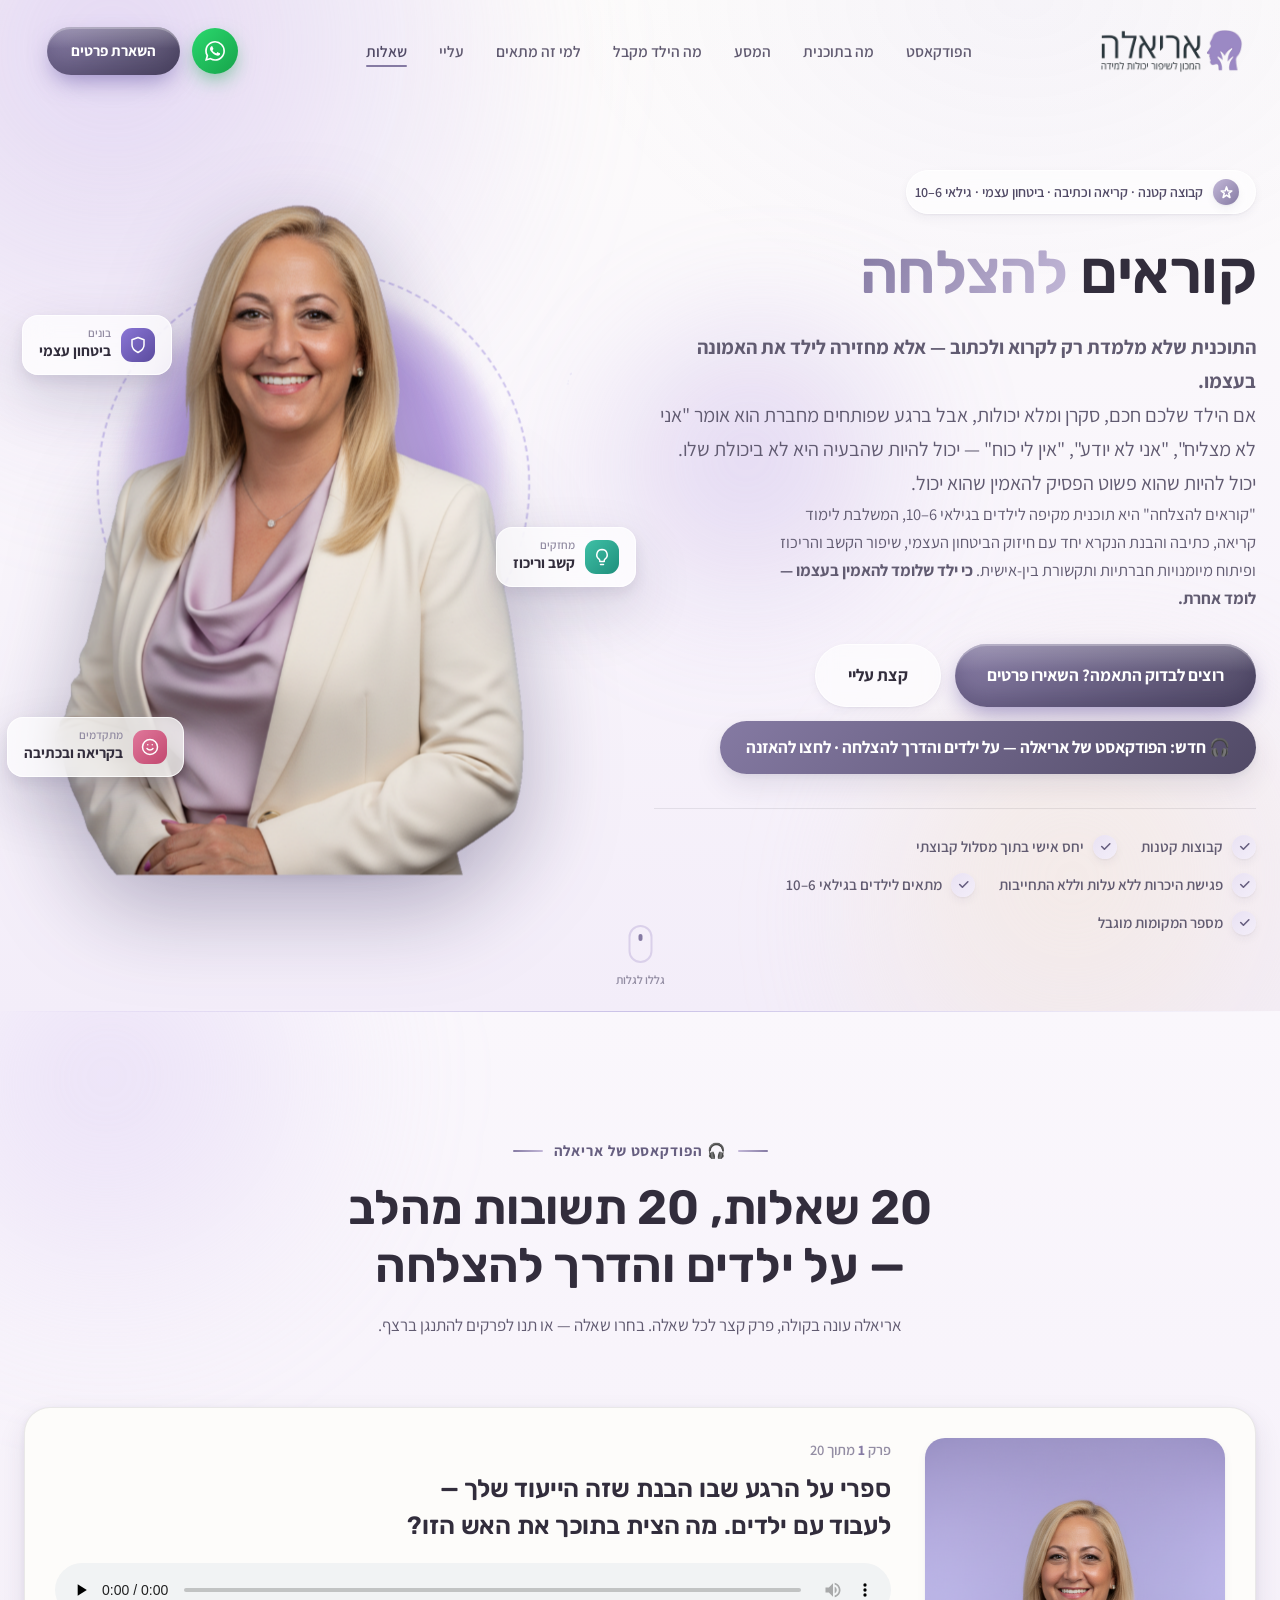
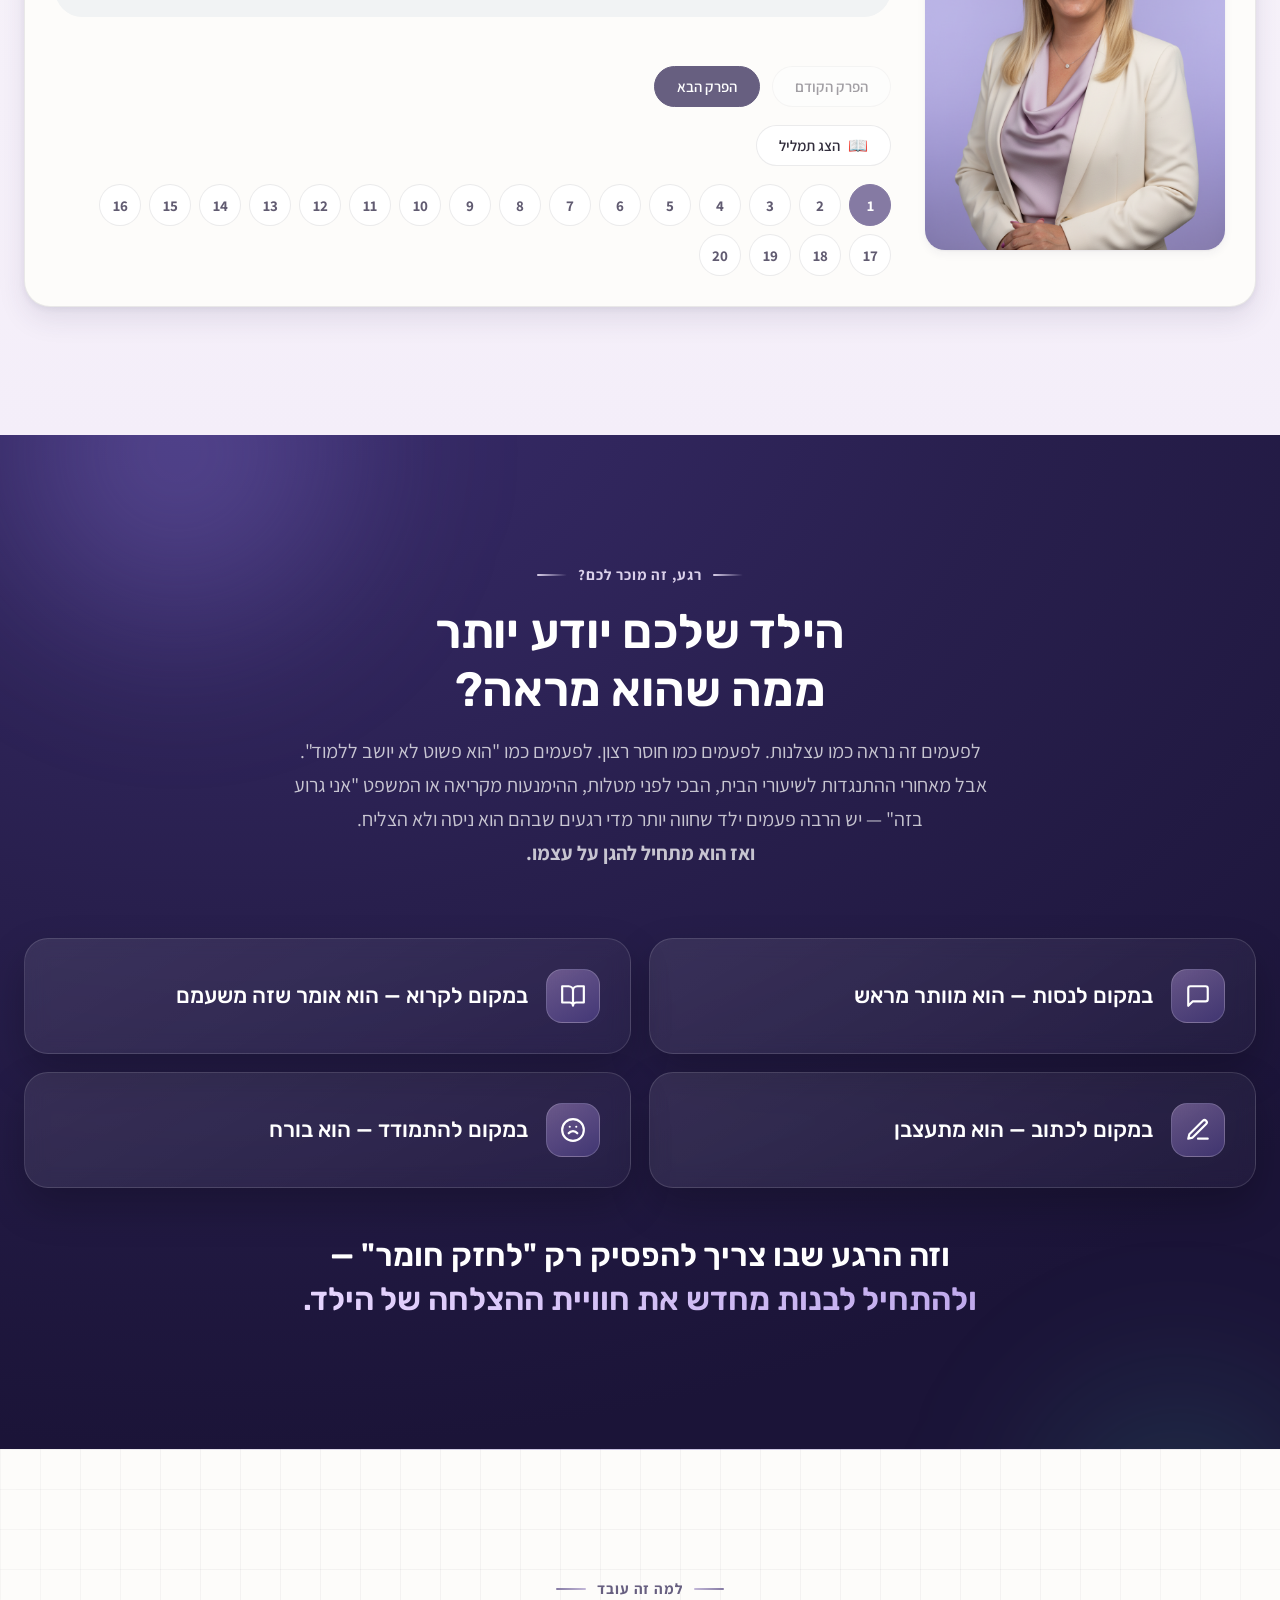
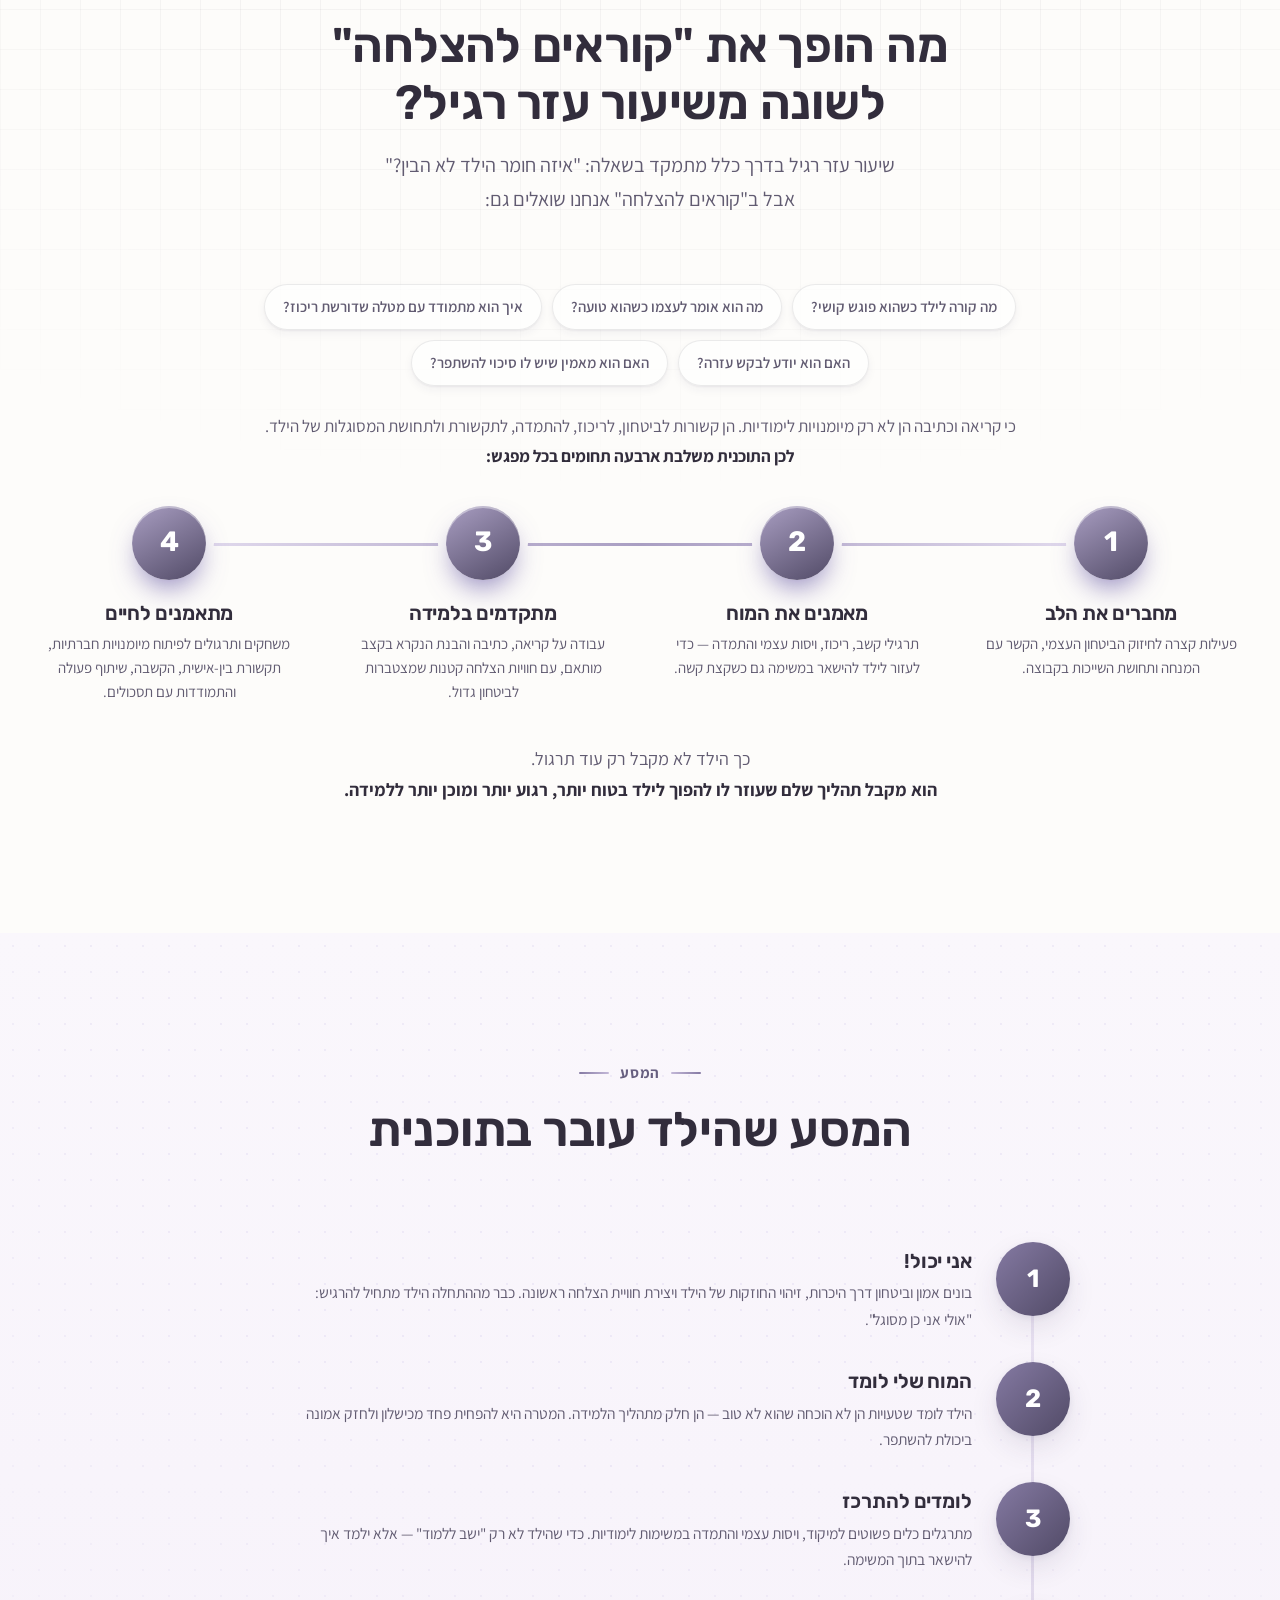
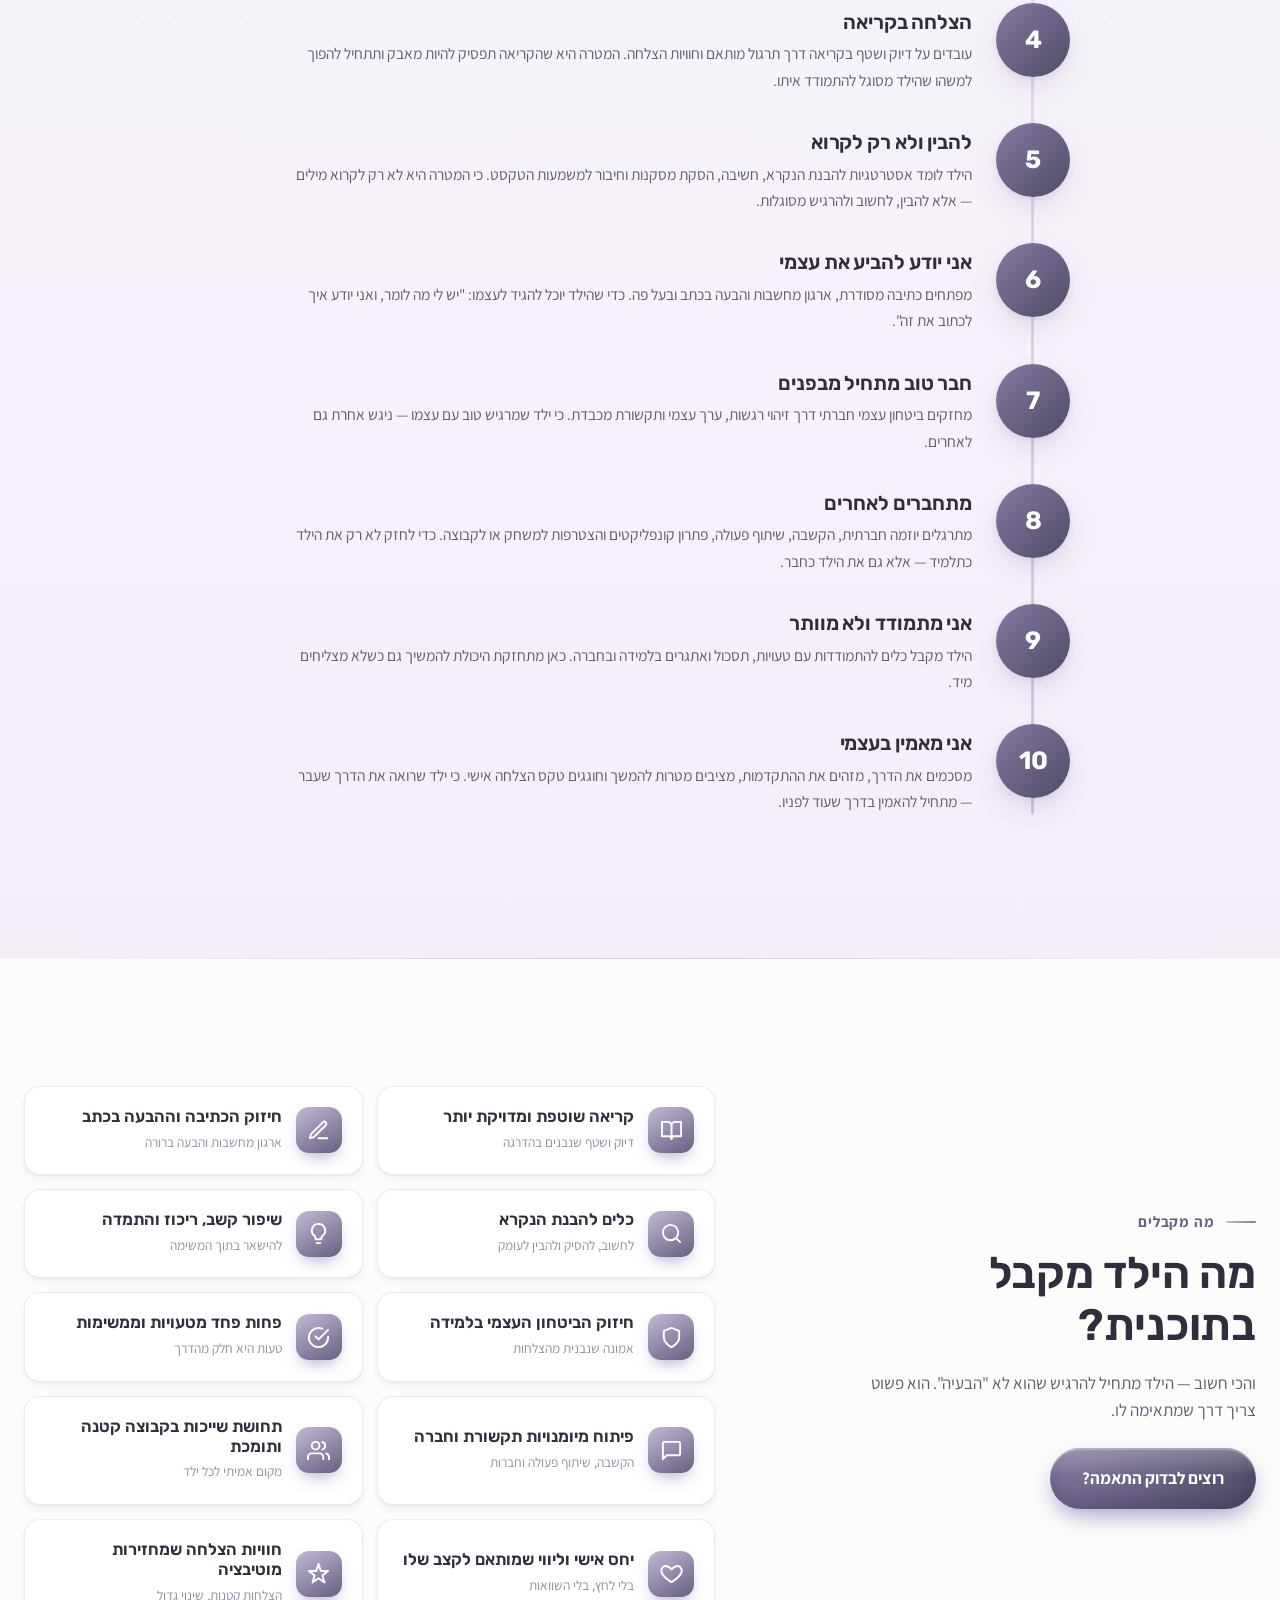
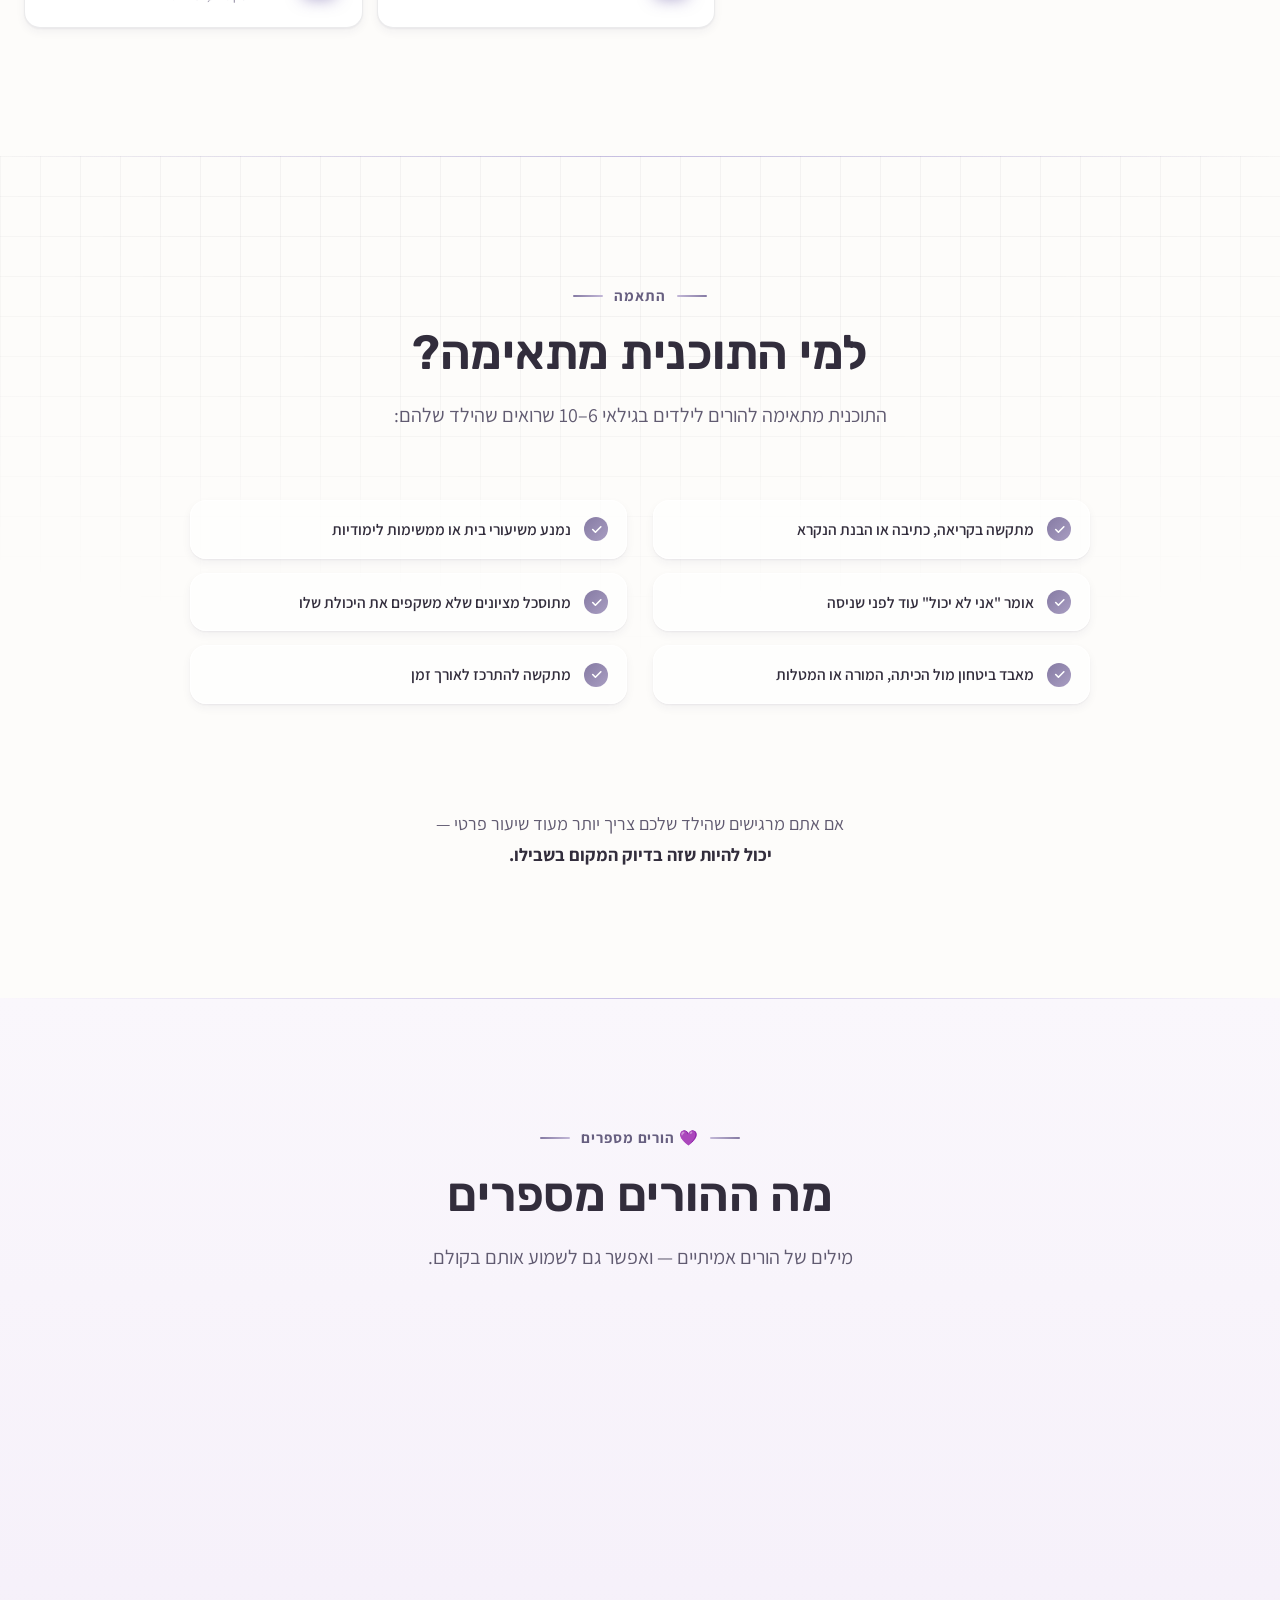
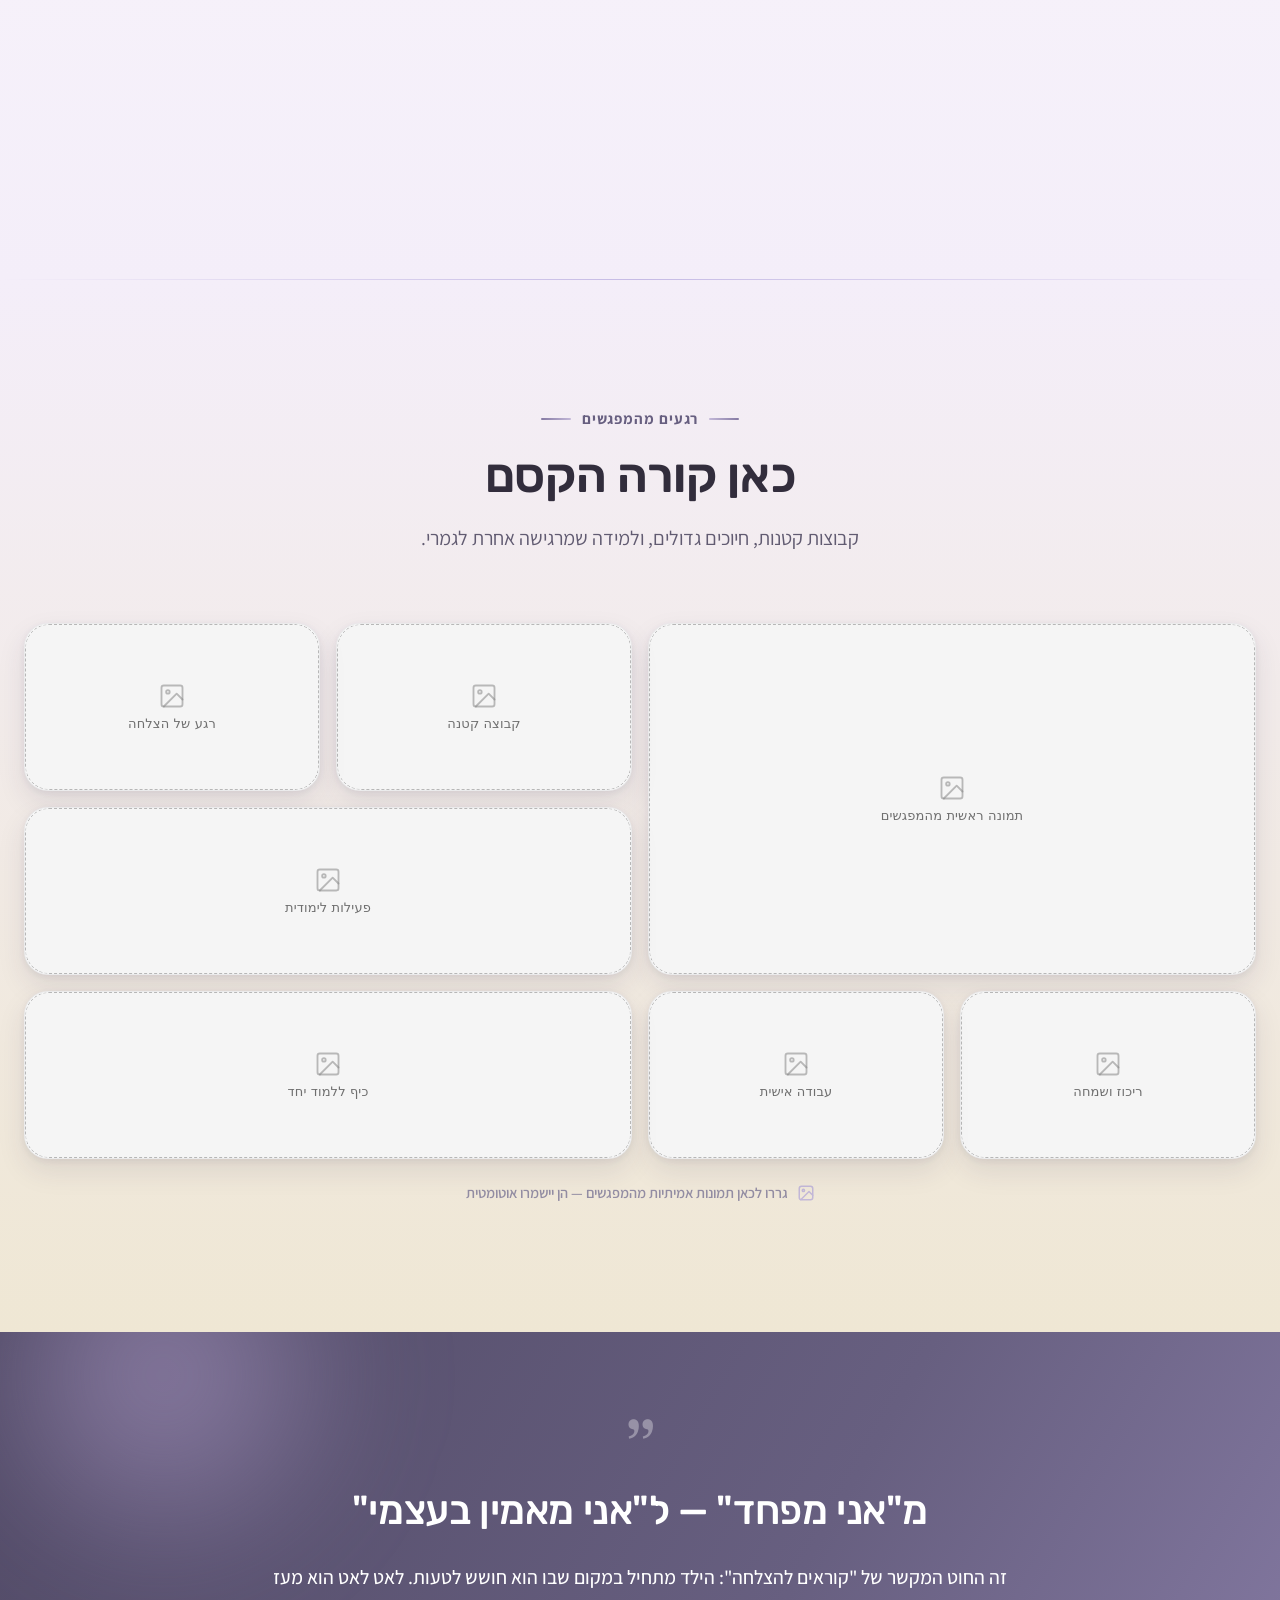
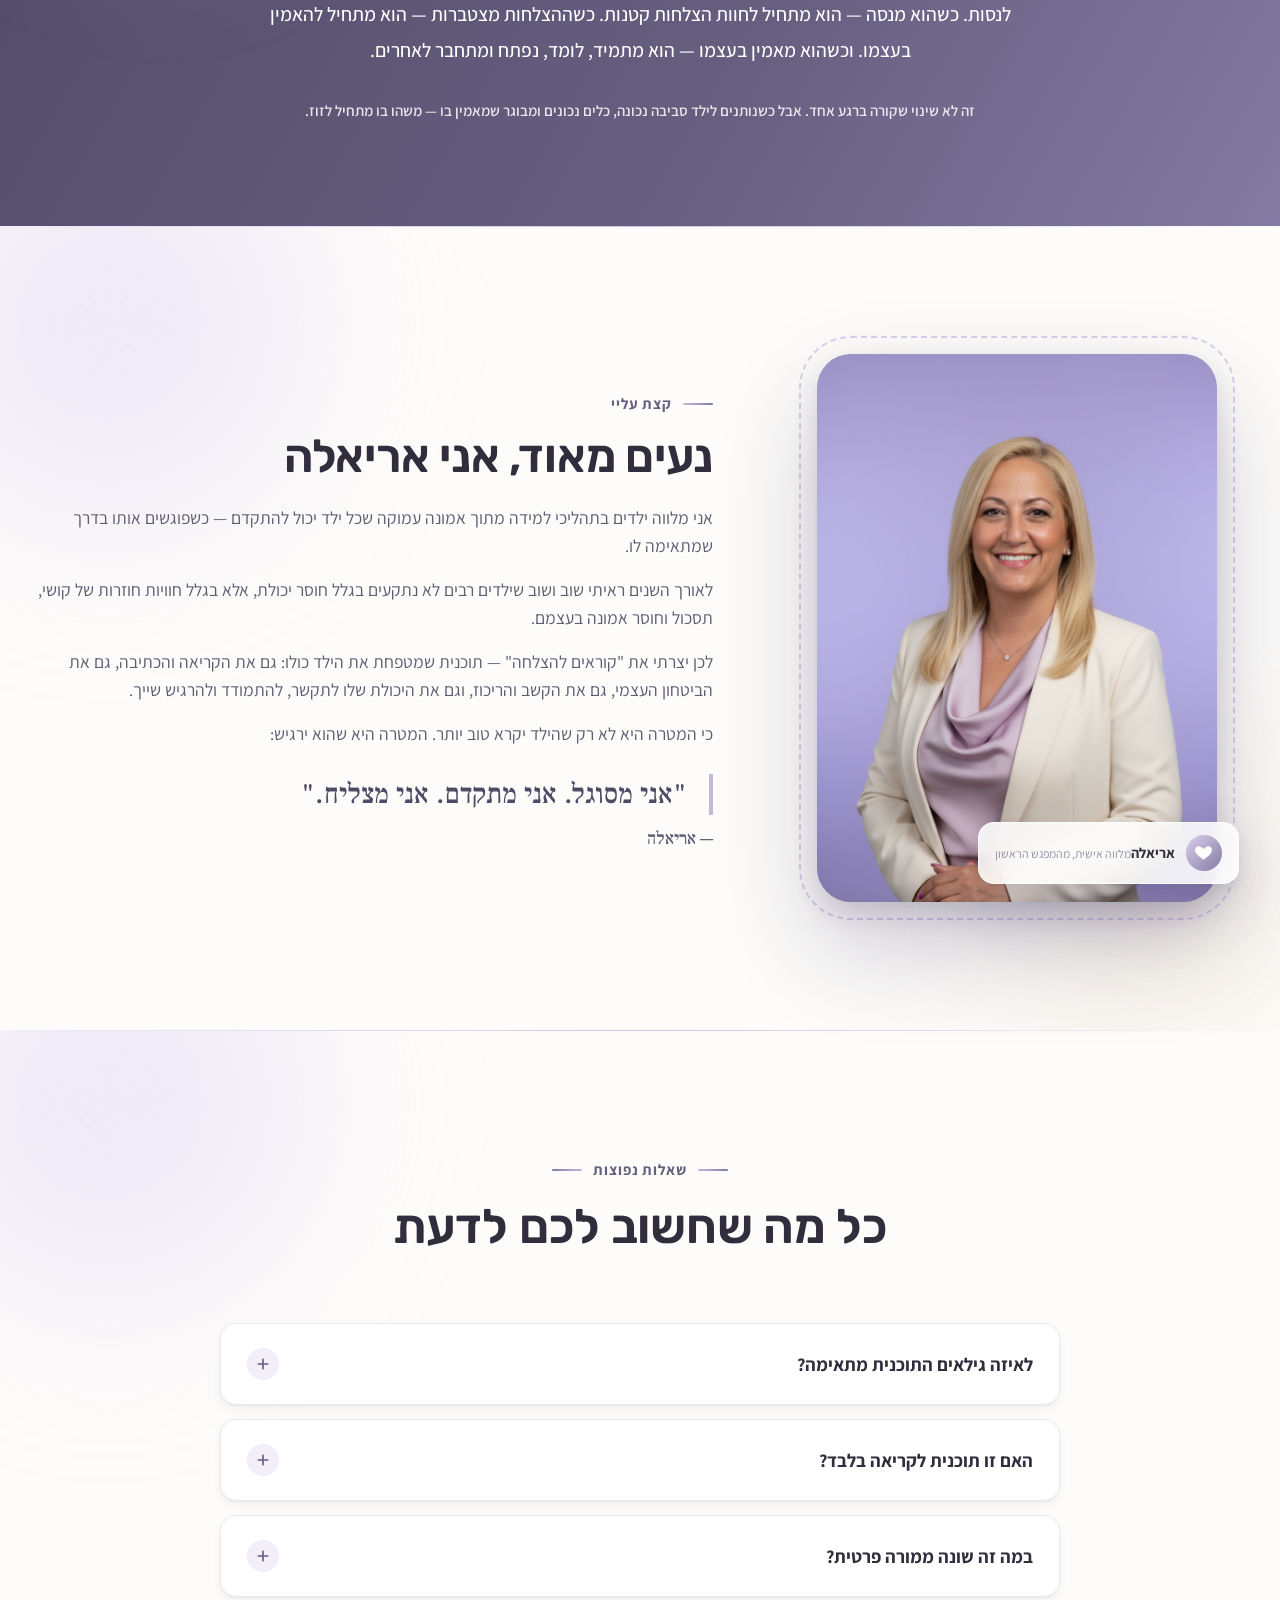
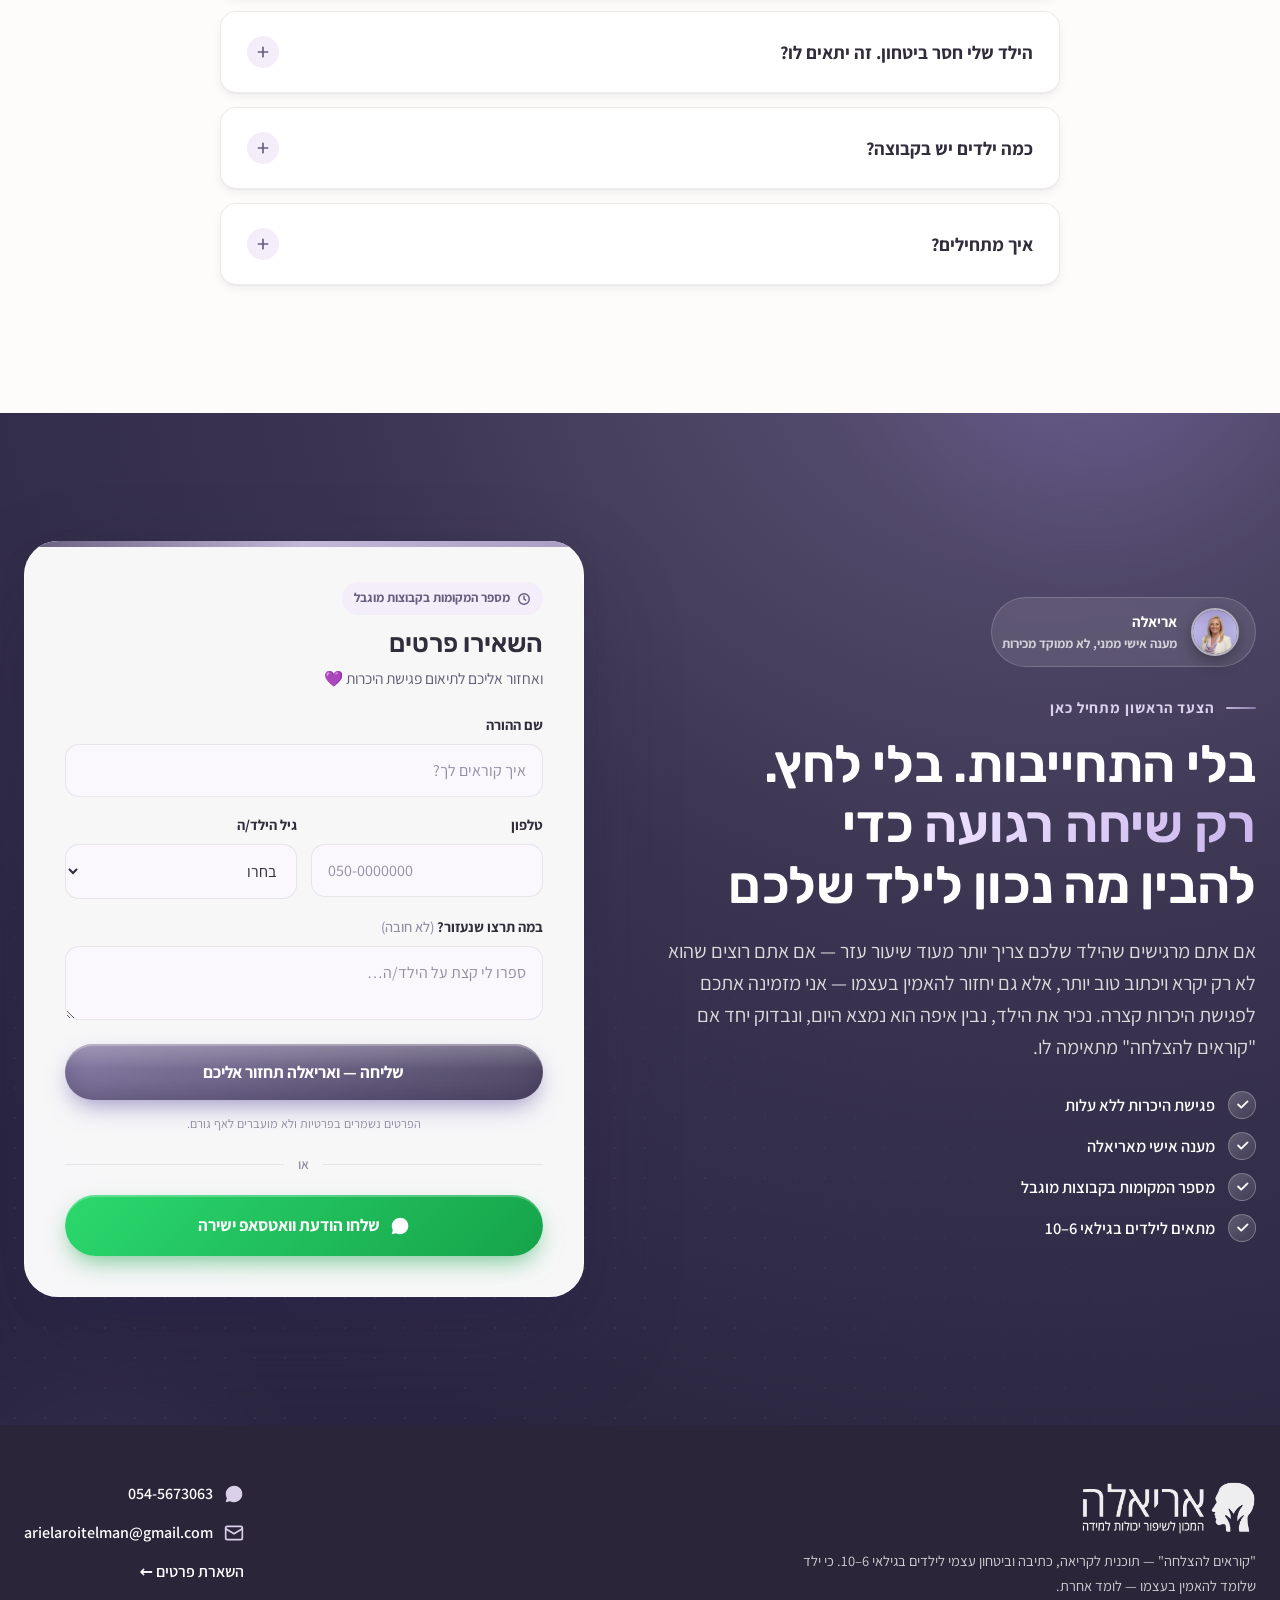
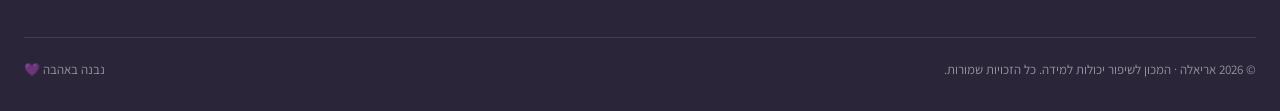
==== commit a8114f76: "landing(ariela): סקשן המלצות-הורים — 2 מאושרות (אמא ✓ + הסכמת-שיווק) · ציטוט+נגן-קול one-at-a-time ·" ====
--- a/index.html
+++ b/index.html
@@ -308,6 +308,19 @@
       <div class="fit-item reveal"><span class="tick"><svg viewBox="0 0 24 24" fill="none" stroke="currentColor" stroke-width="3" stroke-linecap="round" stroke-linejoin="round"><path d="M5 12l5 5L20 7"/></svg></span> צריך חיזוק גם בלמידה וגם בתחושת המסוגלות</div>
     </div>
     <p class="fit-foot reveal">אם אתם מרגישים שהילד שלכם צריך יותר מעוד שיעור פרטי —<br><strong>יכול להיות שזה בדיוק המקום בשבילו.</strong></p>
+  </div>
+</section>
+
+<!-- ============ TESTIMONIALS — parents (built from testimonials.js) ============ -->
+<section class="section bg-soft" id="testimonials" data-screen-label="testimonials">
+  <span class="accent-top"></span>
+  <div class="wrap">
+    <div class="sec-head">
+      <div class="center-eyebrow reveal"><span class="eyebrow">💜 הורים מספרים</span></div>
+      <h2 class="reveal d1">מה ההורים מספרים</h2>
+      <p class="lead reveal d2">מילים של הורים אמיתיים — ואפשר גם לשמוע אותם בקולם.</p>
+    </div>
+    <div class="tst-grid" id="tst-grid"></div>
   </div>
 </section>
 
@@ -524,7 +537,9 @@
   var cap=document.getElementById('podCap');
   var INTRO=2.5, rafId=0, curSeg=-1;
 
-  function segs(i){var S=window.POD_SEGMENTS;return (S&&S[i-1]&&S[i-1].length)?S[i-1]:null;}
+  function segs(i){var S=window.POD_SEGMENTS;if(!S||!S[i-1]||!S[i-1].length)return null;
+    var arr=S[i-1];for(var q=0;q<arr.length;q++){var x=arr[q];
+      if(!x||typeof x.t!=='string'||!isFinite(x.s)||!isFinite(x.e)||x.e<=x.s)return null;}return arr;}
   function trGet(i){var T=window.POD_TRANSCRIPTS;
     if(!T||typeof T.length!=='number'||i<1||i>T.length)return '';
     var s=T[i-1];return (typeof s==='string')?s.trim():'';}
@@ -549,7 +564,8 @@
   /* ---- קריוקי: כתובית-חיה + סחיפת-מילים לפי חותמות-הזמן ---- */
   function activeIdx(vt){var S=segs(cur);if(!S)return -1;
     if(vt<S[0].s)return -1;
-    var idx=-1;for(var i=0;i<S.length;i++){if(S[i].s<=vt)idx=i;else break;}return idx;}
+    for(var i=0;i<S.length;i++){if(vt>=S[i].s&&vt<S[i].e)return i;}   /* קטע מדויק */
+    var idx=-1;for(var j=0;j<S.length;j++){if(S[j].s<=vt)idx=j;else break;}return idx;}  /* gap/זנב → נשאר חלק */
   function buildWords(text){cap.textContent='';
     var ws=text.split(/\s+/);
     for(var w=0;w<ws.length;w++){var sp=document.createElement('span');sp.className='pod-w';
@@ -557,7 +573,7 @@
   function renderCap(){var S=segs(cur);
     if(!cap||!S){if(cap)cap.hidden=true;return;}
     var vt=a.currentTime-INTRO,si=activeIdx(vt);
-    if(si<0){cap.hidden=true;curSeg=-1;return;}
+    if(si<0){resetCap();return;}   /* אינטרו/seek-אחורה: מסתיר כתובית + מנקה .on מהפאנל */
     cap.hidden=false;
     if(si!==curSeg){curSeg=si;buildWords(S[si].t);
       if(trBody){var segEl=trBody.querySelectorAll('.pod-tr-seg');
@@ -567,12 +583,14 @@
     var seg=S[si],span=Math.max(0.1,seg.e-seg.s),frac=(vt-seg.s)/span;
     frac=Math.max(0,Math.min(1,frac));
     var words=cap.children,nW=words.length,tot=Math.max(1,seg.t.length),target=frac*tot,acc=0;
-    for(var k=0;k<nW;k++){acc+=words[k].textContent.length;
-      words[k].classList.toggle('on',acc<=target||(k===0&&frac>0));}}
+    for(var k=0;k<nW;k++){words[k].classList.toggle('on',frac>0&&acc<=target);
+      acc+=words[k].textContent.length;}}
   function tick(){renderCap();if(!a.paused&&!a.ended)rafId=requestAnimationFrame(tick);}
   function startCap(){cancelAnimationFrame(rafId);rafId=requestAnimationFrame(tick);}
   function stopCap(){cancelAnimationFrame(rafId);}
-  function resetCap(){curSeg=-1;if(cap){cap.hidden=true;cap.textContent='';}}
+  function resetCap(){curSeg=-1;if(cap){cap.hidden=true;cap.textContent='';}
+    if(trBody){var sg=trBody.querySelectorAll('.pod-tr-seg.on');
+      for(var z=0;z<sg.length;z++)sg[z].classList.remove('on');}}
   a.addEventListener('play',startCap);
   a.addEventListener('pause',stopCap);
   a.addEventListener('timeupdate',renderCap);
@@ -609,6 +627,7 @@
 })();
 </script>
 <script src="image-slot.js"></script>
+<script src="testimonials.js"></script>
 <script src="app2.js"></script>
 <script src="ariela-notes.js" defer></script>
 </body>
--- a/styles2.css
+++ b/styles2.css
@@ -770,3 +770,30 @@
 .pod-tr-seg{transition:background .22s ease,color .22s ease;border-radius:7px;padding:1px 3px}
 .pod-tr-seg.on{background:var(--lav-200);color:var(--purple-900);font-weight:600}
 @media(max-width:820px){.pod-cap{font-size:17px;padding:13px 15px;min-height:3.3em}}
+
+/* ===== המלצות הורים (2026-07-22) ===== */
+#testimonials .tst-grid{display:grid;grid-template-columns:repeat(2,1fr);gap:26px;margin-top:8px;align-items:stretch}
+.tst-card{position:relative;display:flex;flex-direction:column;background:var(--paper);
+  border:1px solid var(--line);border-radius:26px;box-shadow:var(--sh-2);padding:38px 30px 28px;
+  transition:transform .5s var(--ease),box-shadow .5s var(--ease)}
+.tst-card:hover{transform:translateY(-4px);box-shadow:var(--sh-3)}
+.tst-q{position:absolute;top:2px;inset-inline-start:24px;font-family:var(--serif);
+  font-size:84px;line-height:1;color:var(--lav-300);pointer-events:none;user-select:none}
+.tst-text{position:relative;font-size:clamp(16px,1.9vw,18.5px);line-height:1.75;
+  color:var(--ink);margin:20px 0 24px;flex:1}
+.tst-foot{display:flex;align-items:center;gap:13px;margin-top:auto}
+.tst-av{flex:0 0 auto;width:44px;height:44px;border-radius:50%;display:flex;
+  align-items:center;justify-content:center;font-family:var(--head);font-weight:600;
+  font-size:19px;color:#fff;background:linear-gradient(135deg,var(--purple-500),var(--purple-700));
+  box-shadow:var(--sh-1)}
+.tst-who{display:flex;flex-direction:column;line-height:1.35}
+.tst-name{font-family:var(--head);font-weight:600;font-size:16.5px;color:var(--ink)}
+.tst-age{font-size:13.5px;color:var(--ink-faint)}
+.tst-listen{display:flex;align-items:center;gap:8px;margin:22px 0 9px;
+  font-size:13px;font-weight:600;color:var(--purple-600)}
+.tst-listen svg{width:17px;height:17px}
+.tst-audio{width:100%;height:40px}
+@media(max-width:820px){
+  #testimonials .tst-grid{grid-template-columns:1fr;gap:20px}
+  .tst-card{padding:34px 24px 24px}
+}
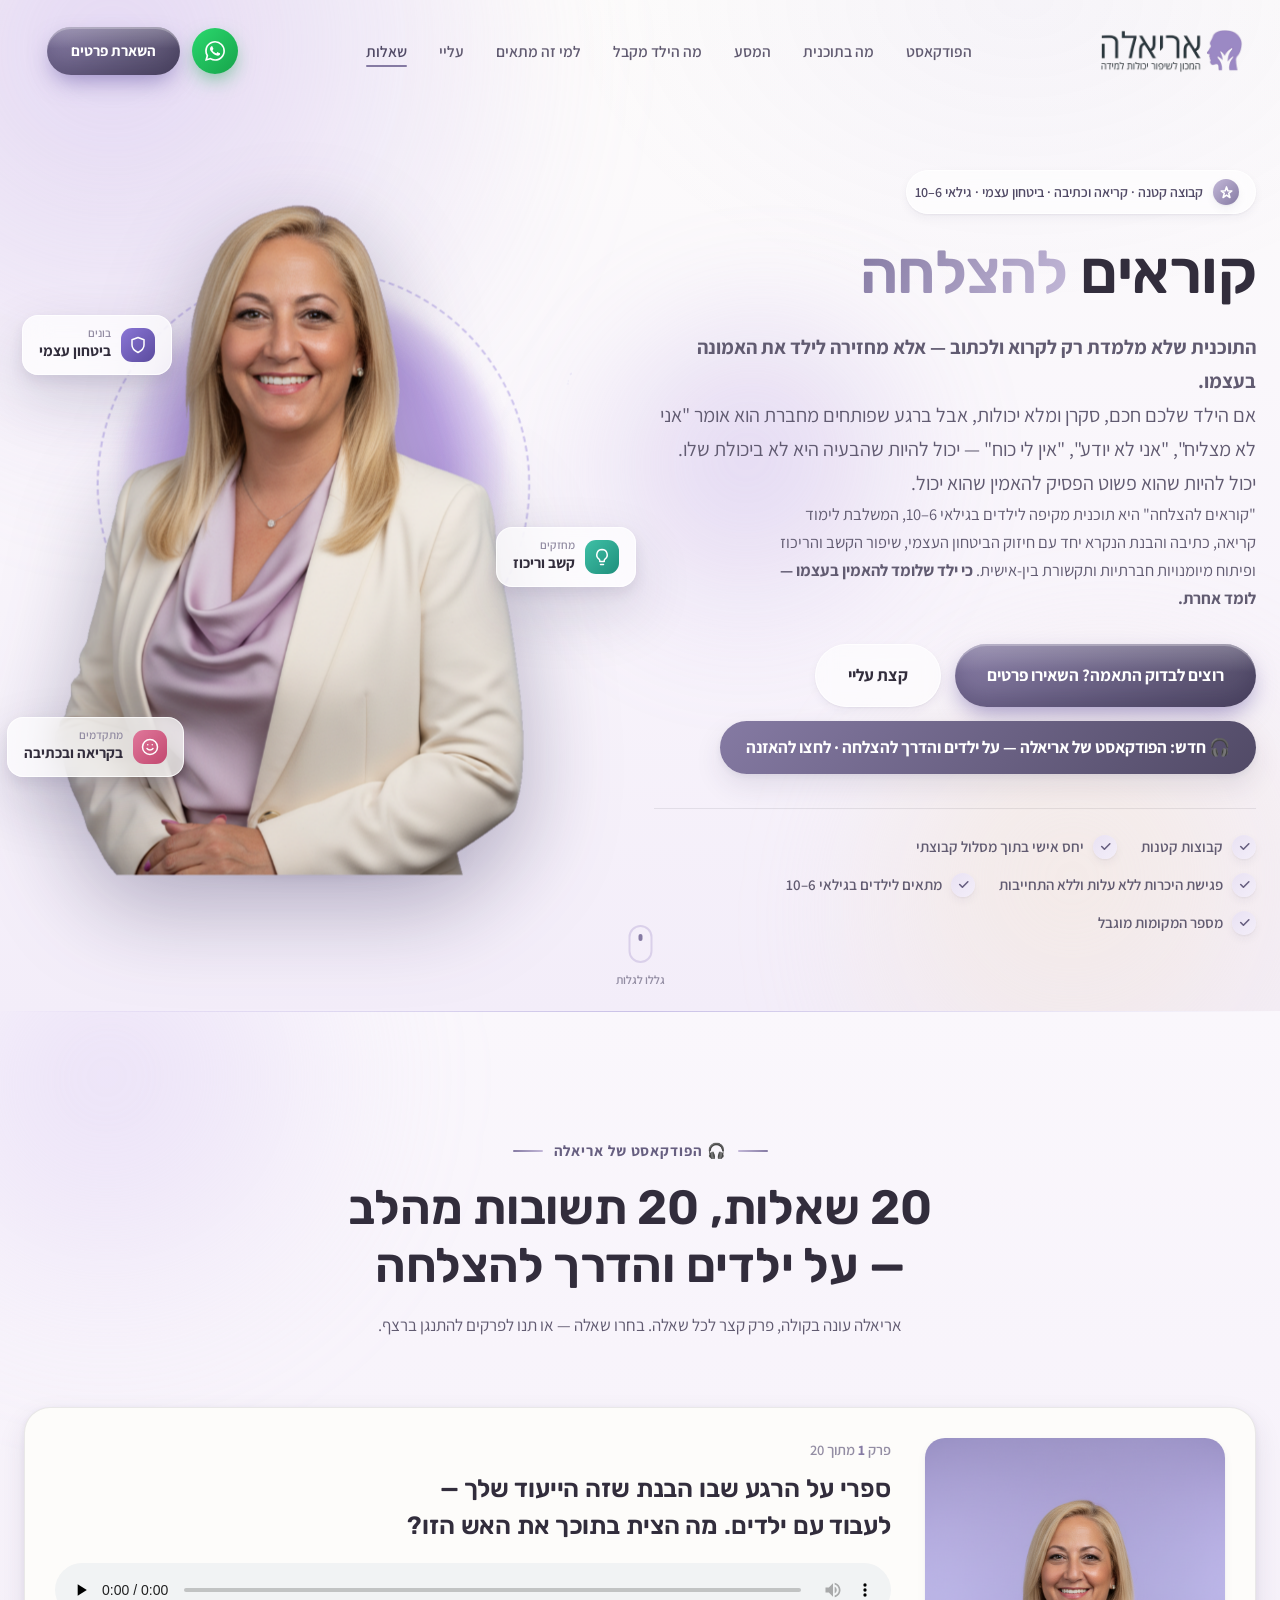
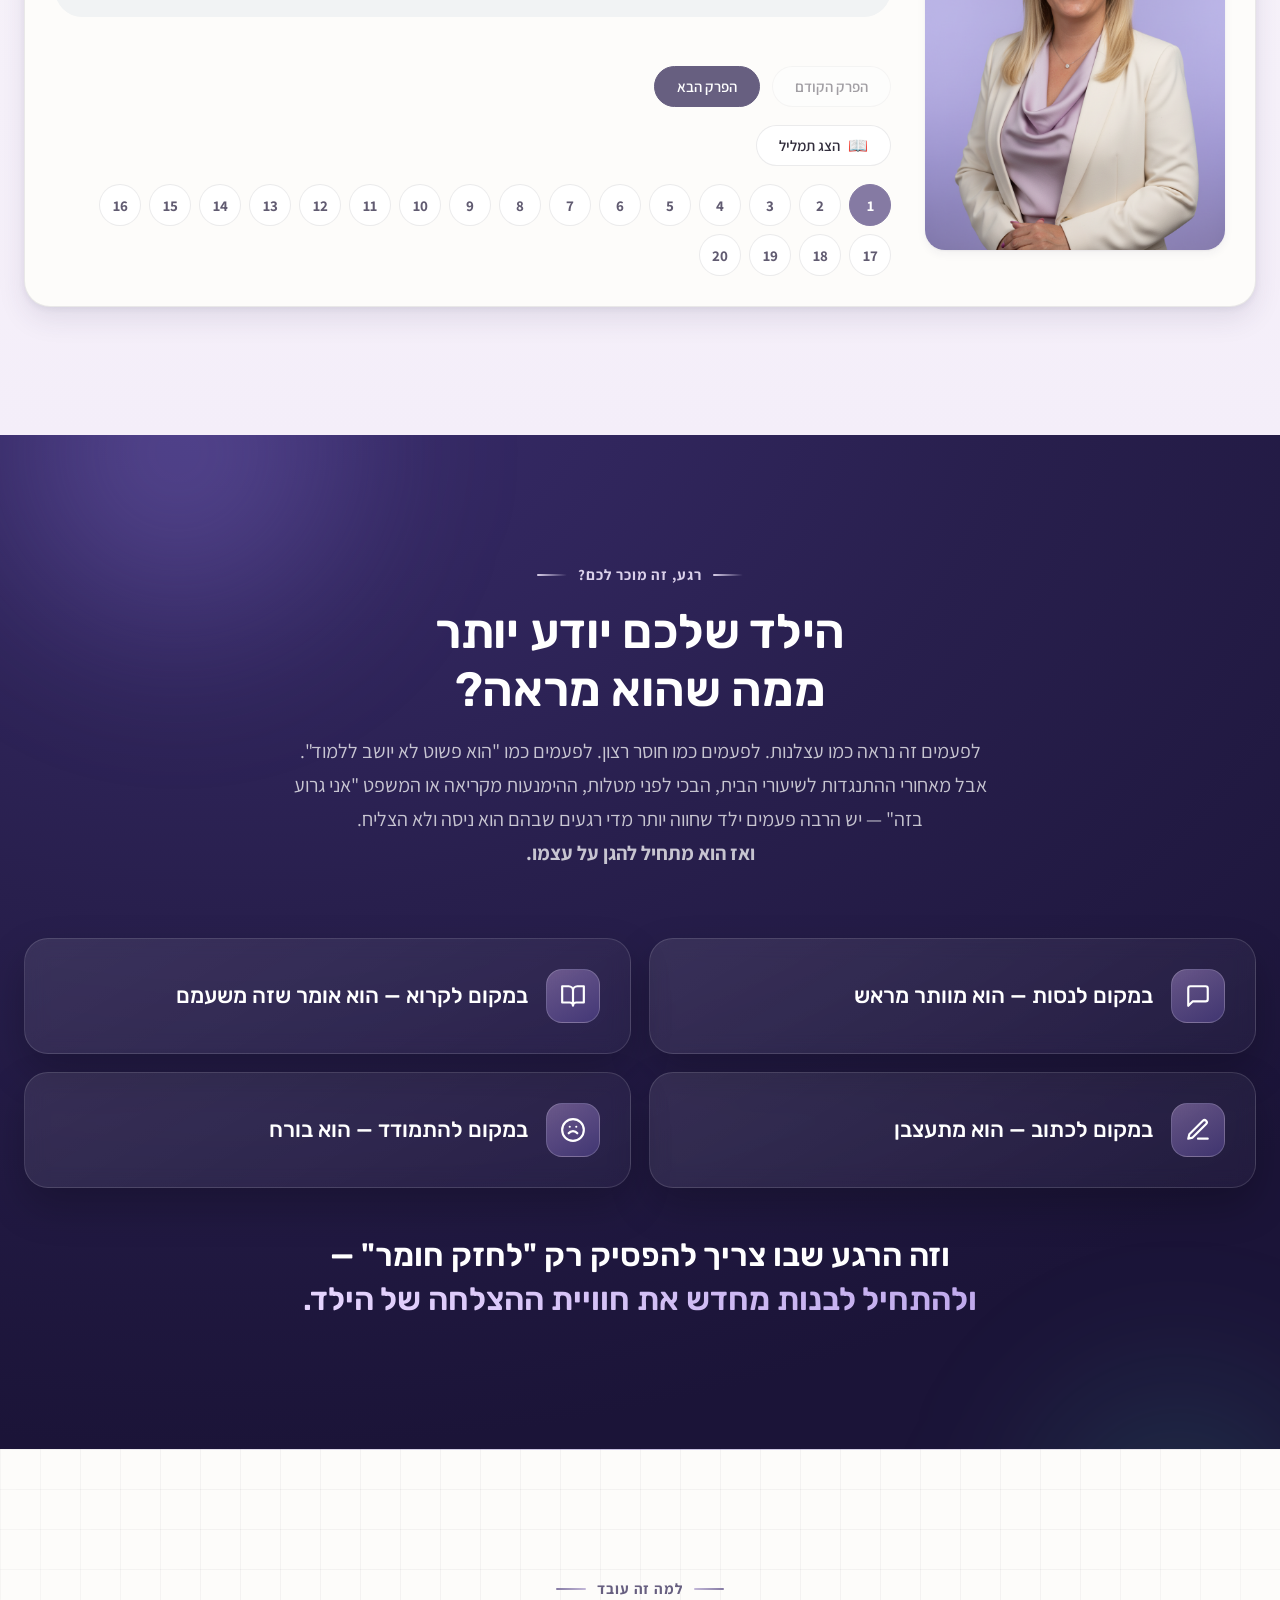
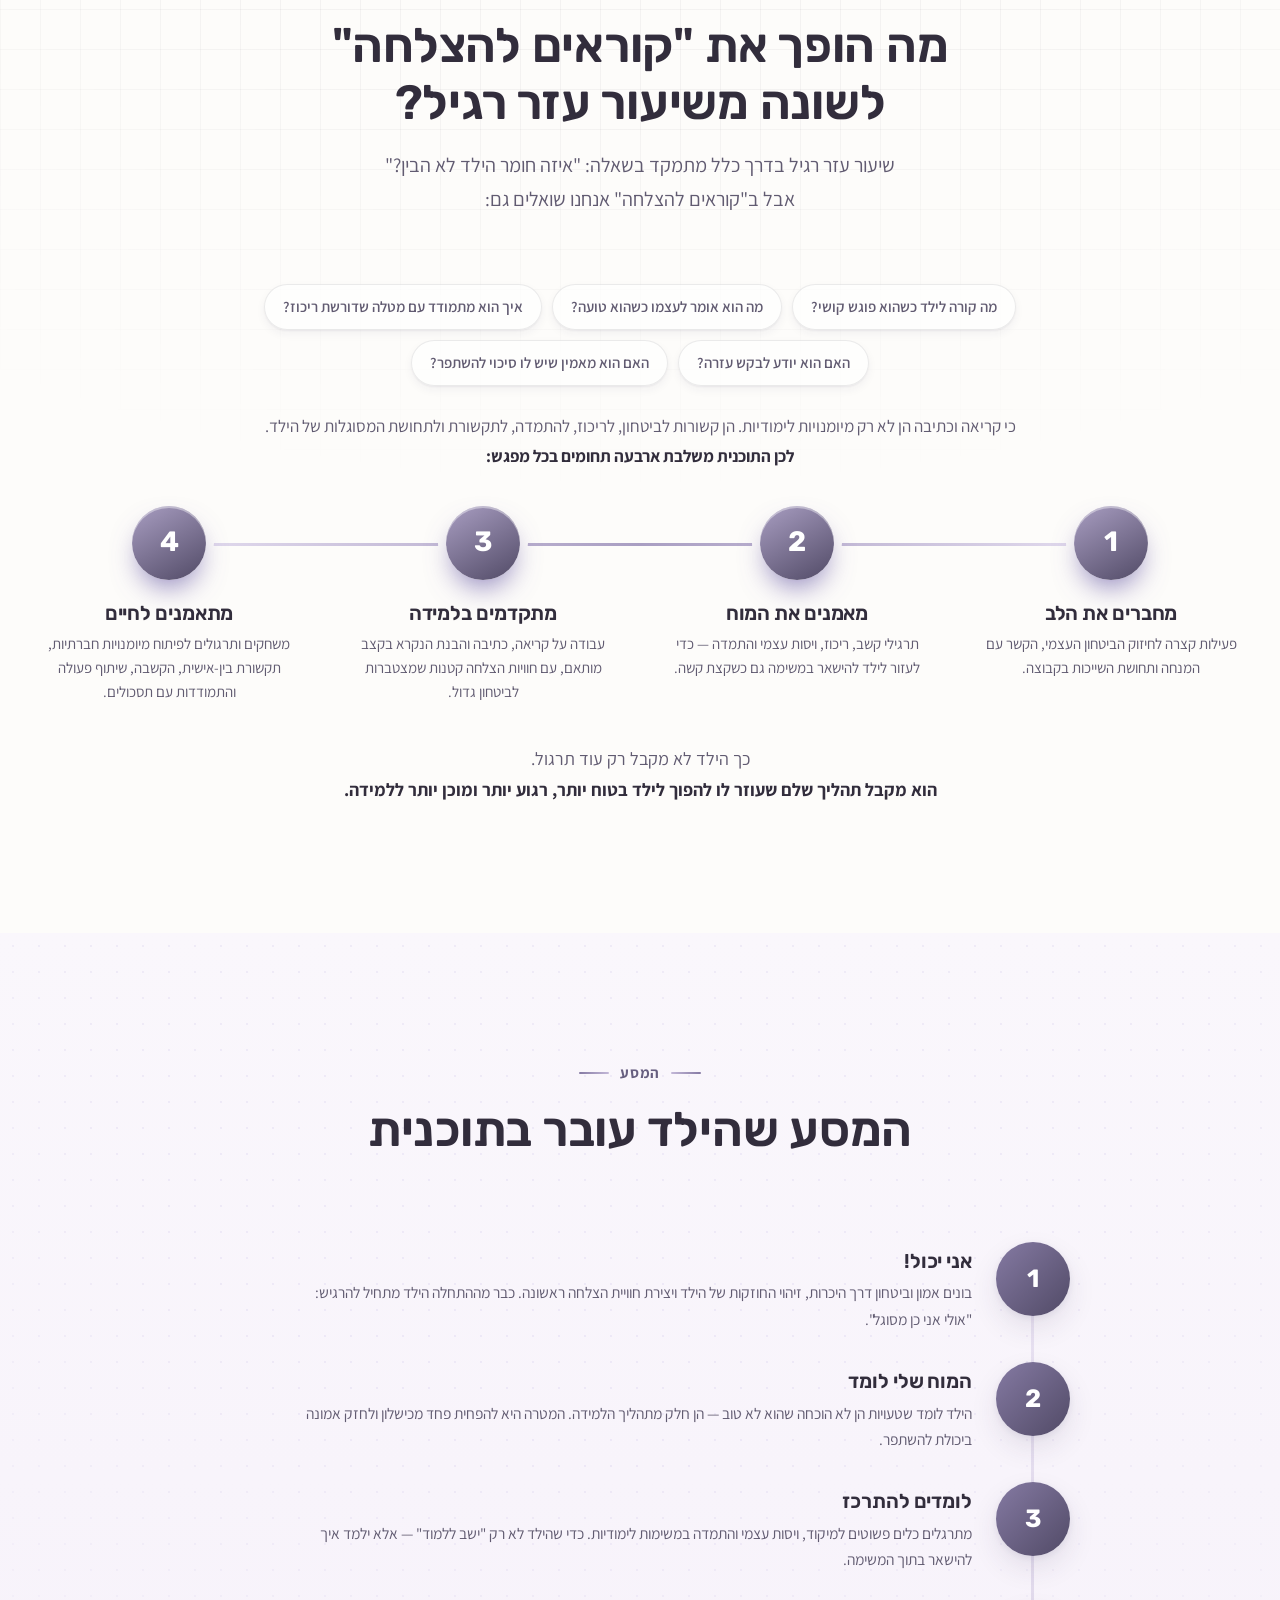
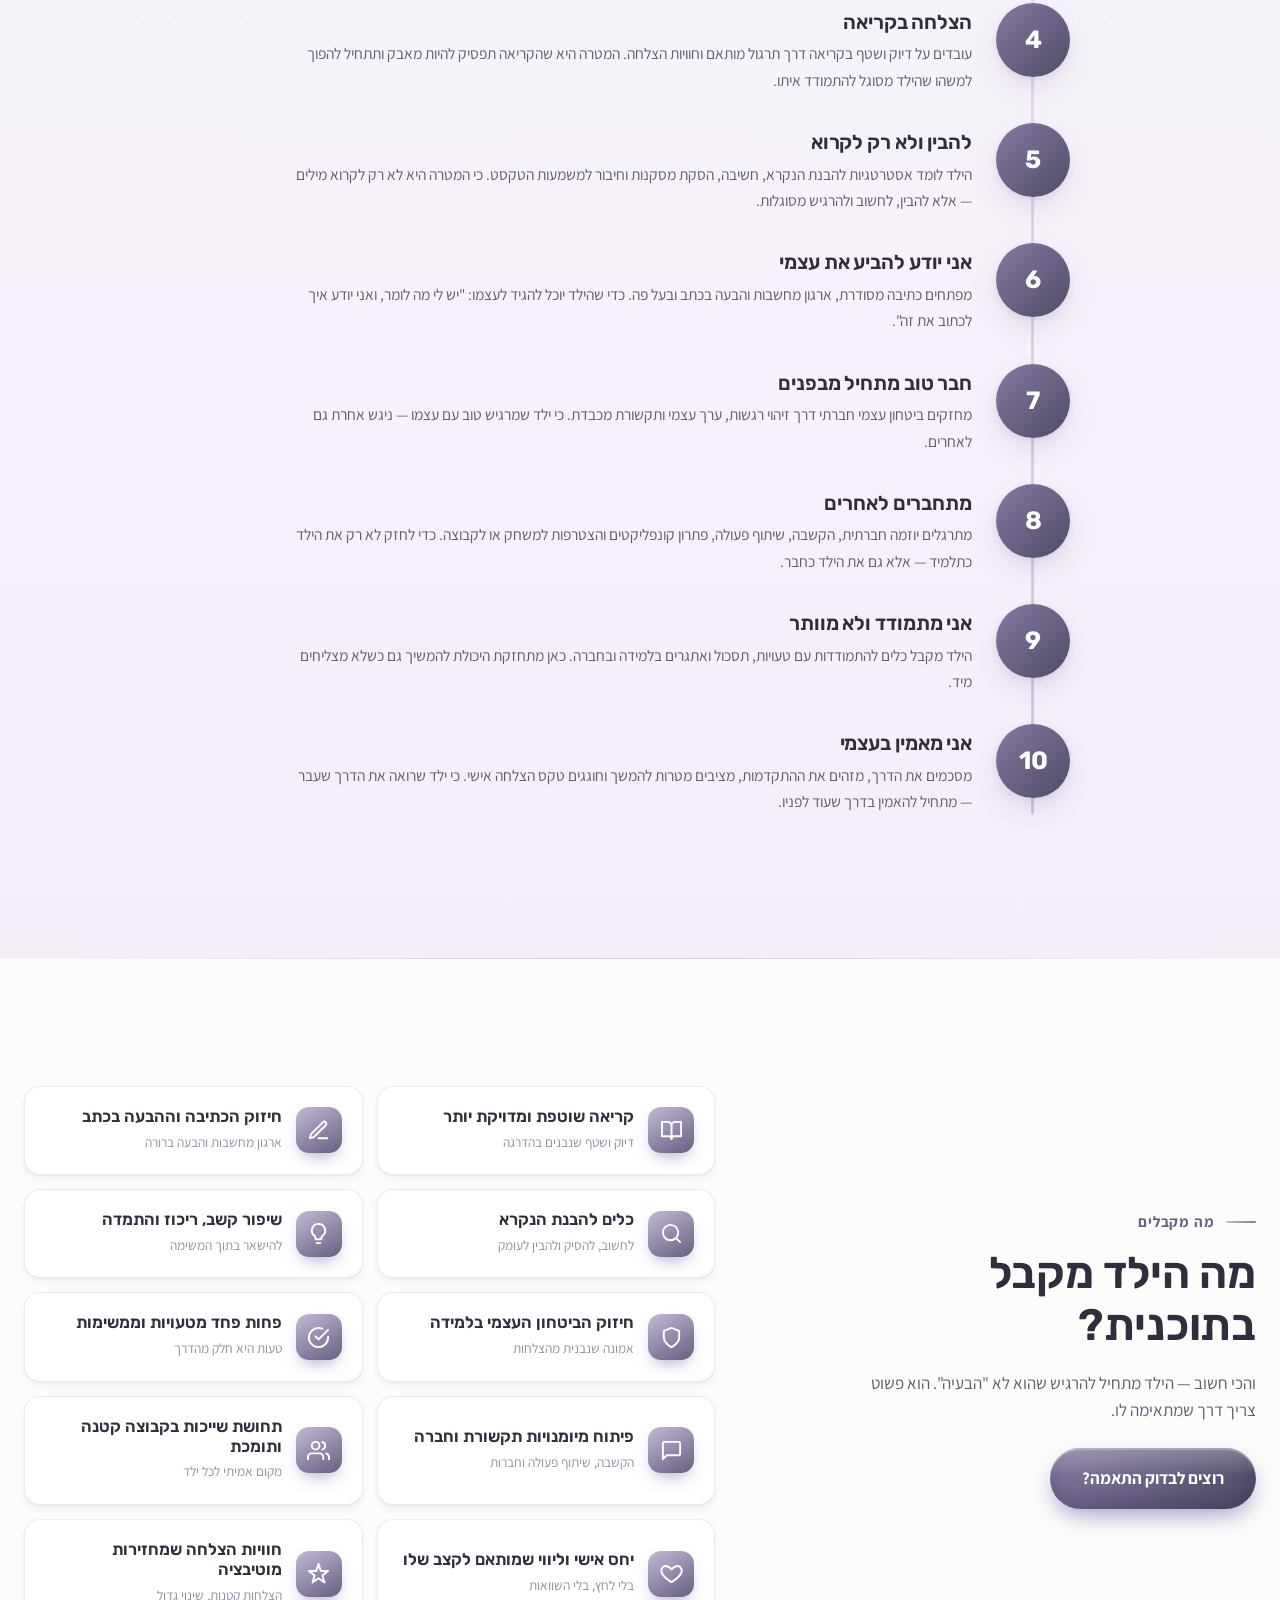
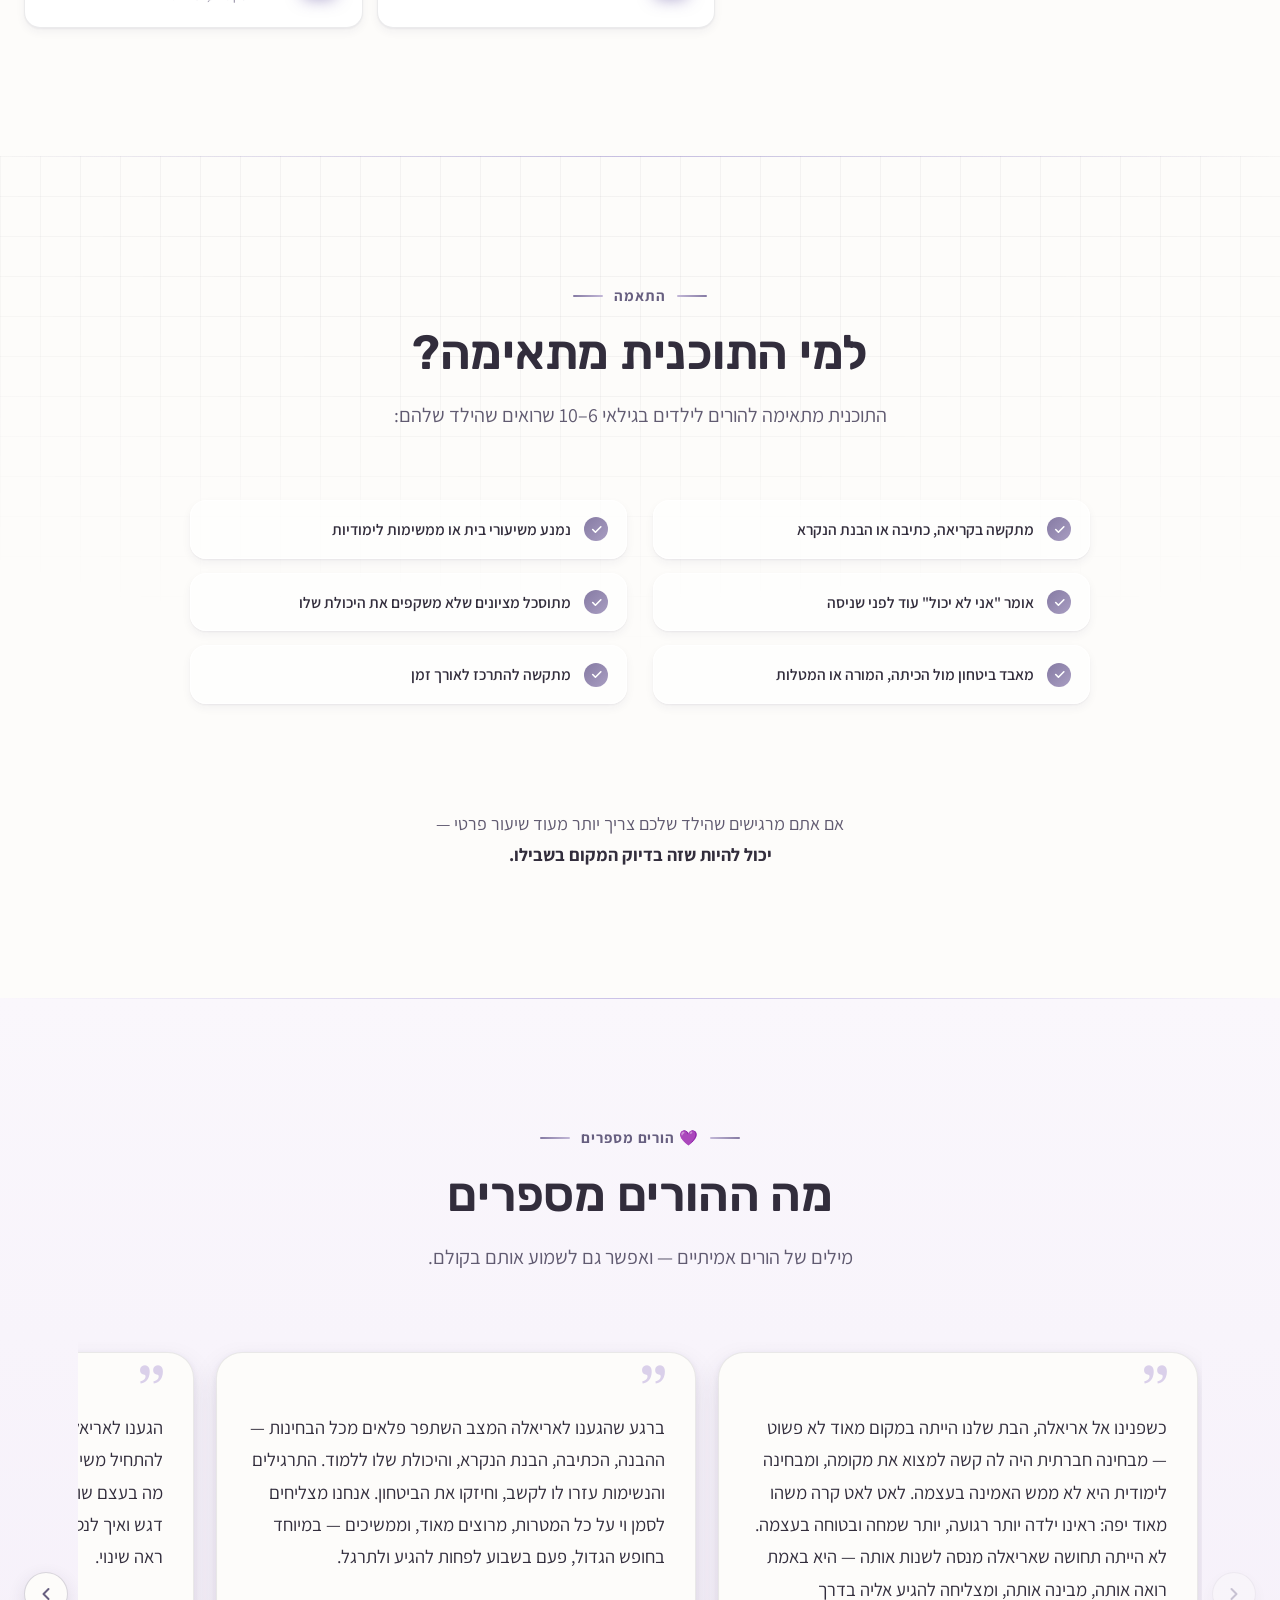
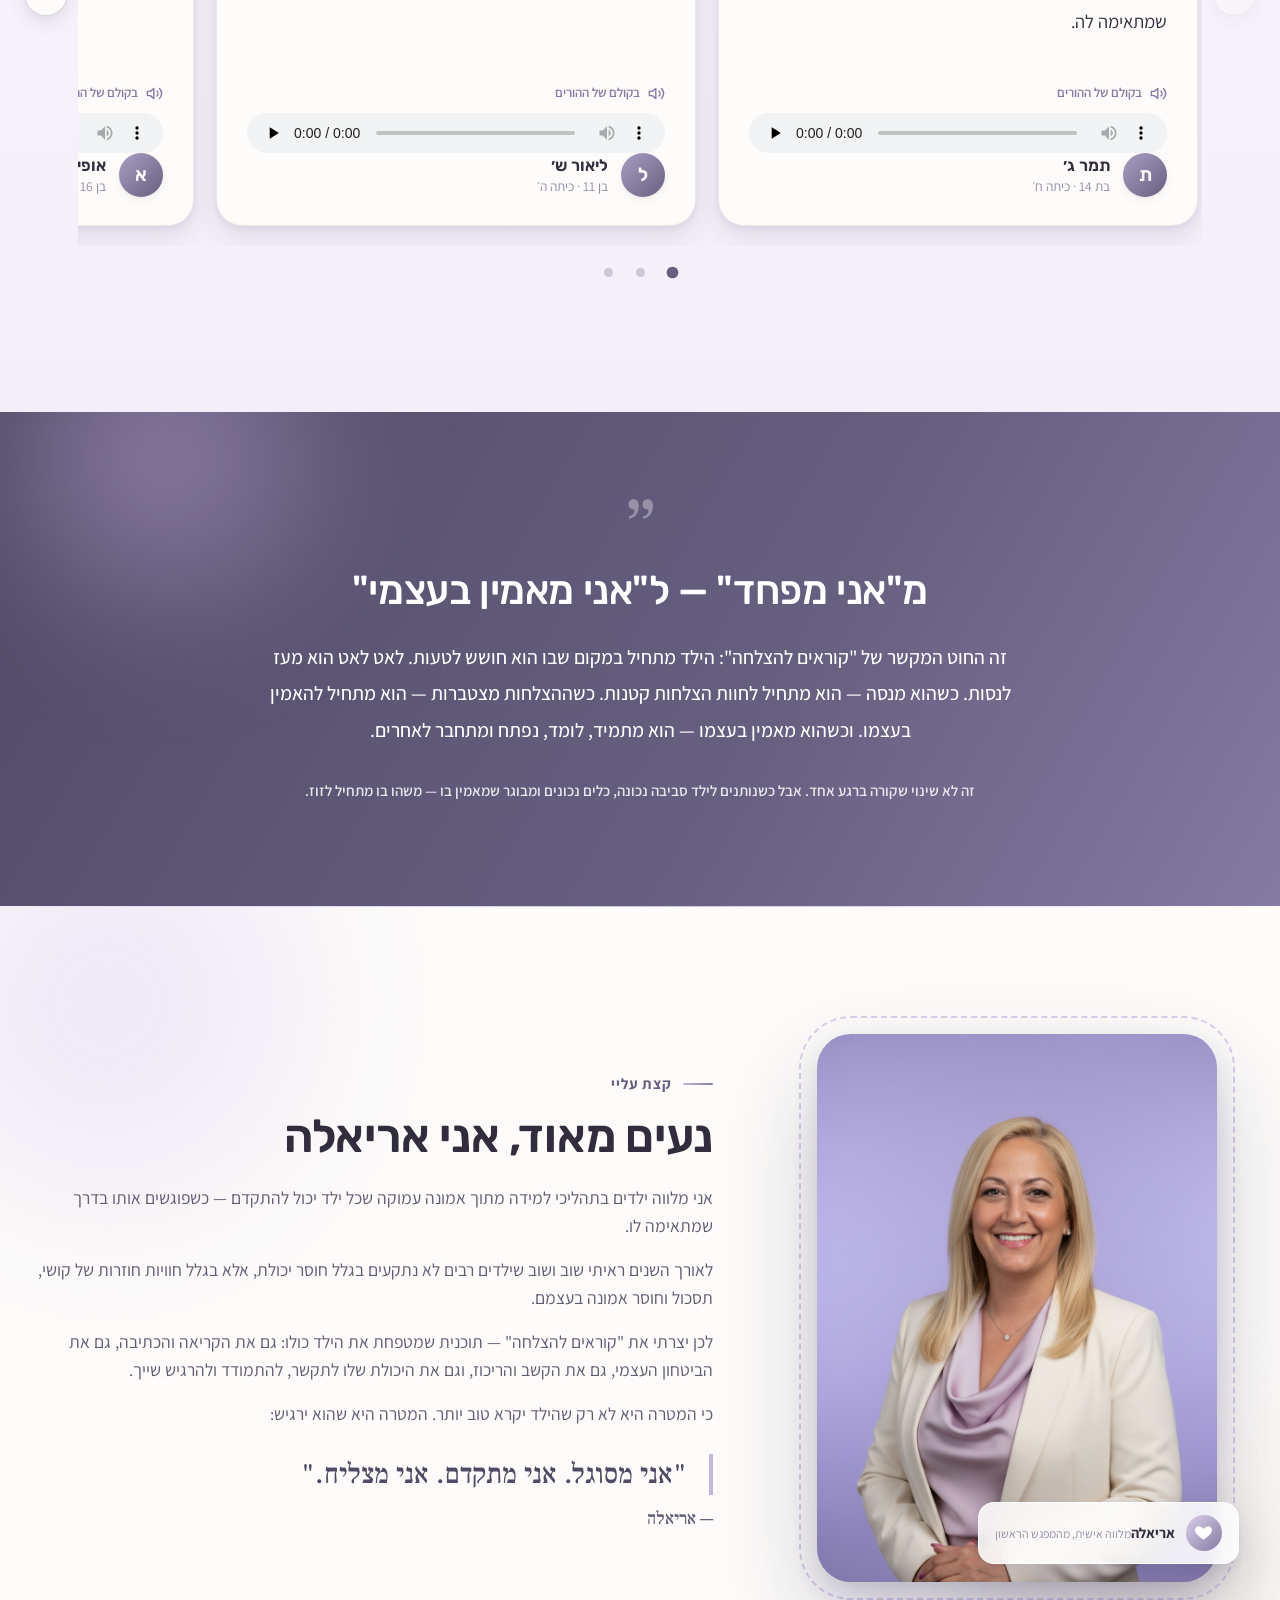
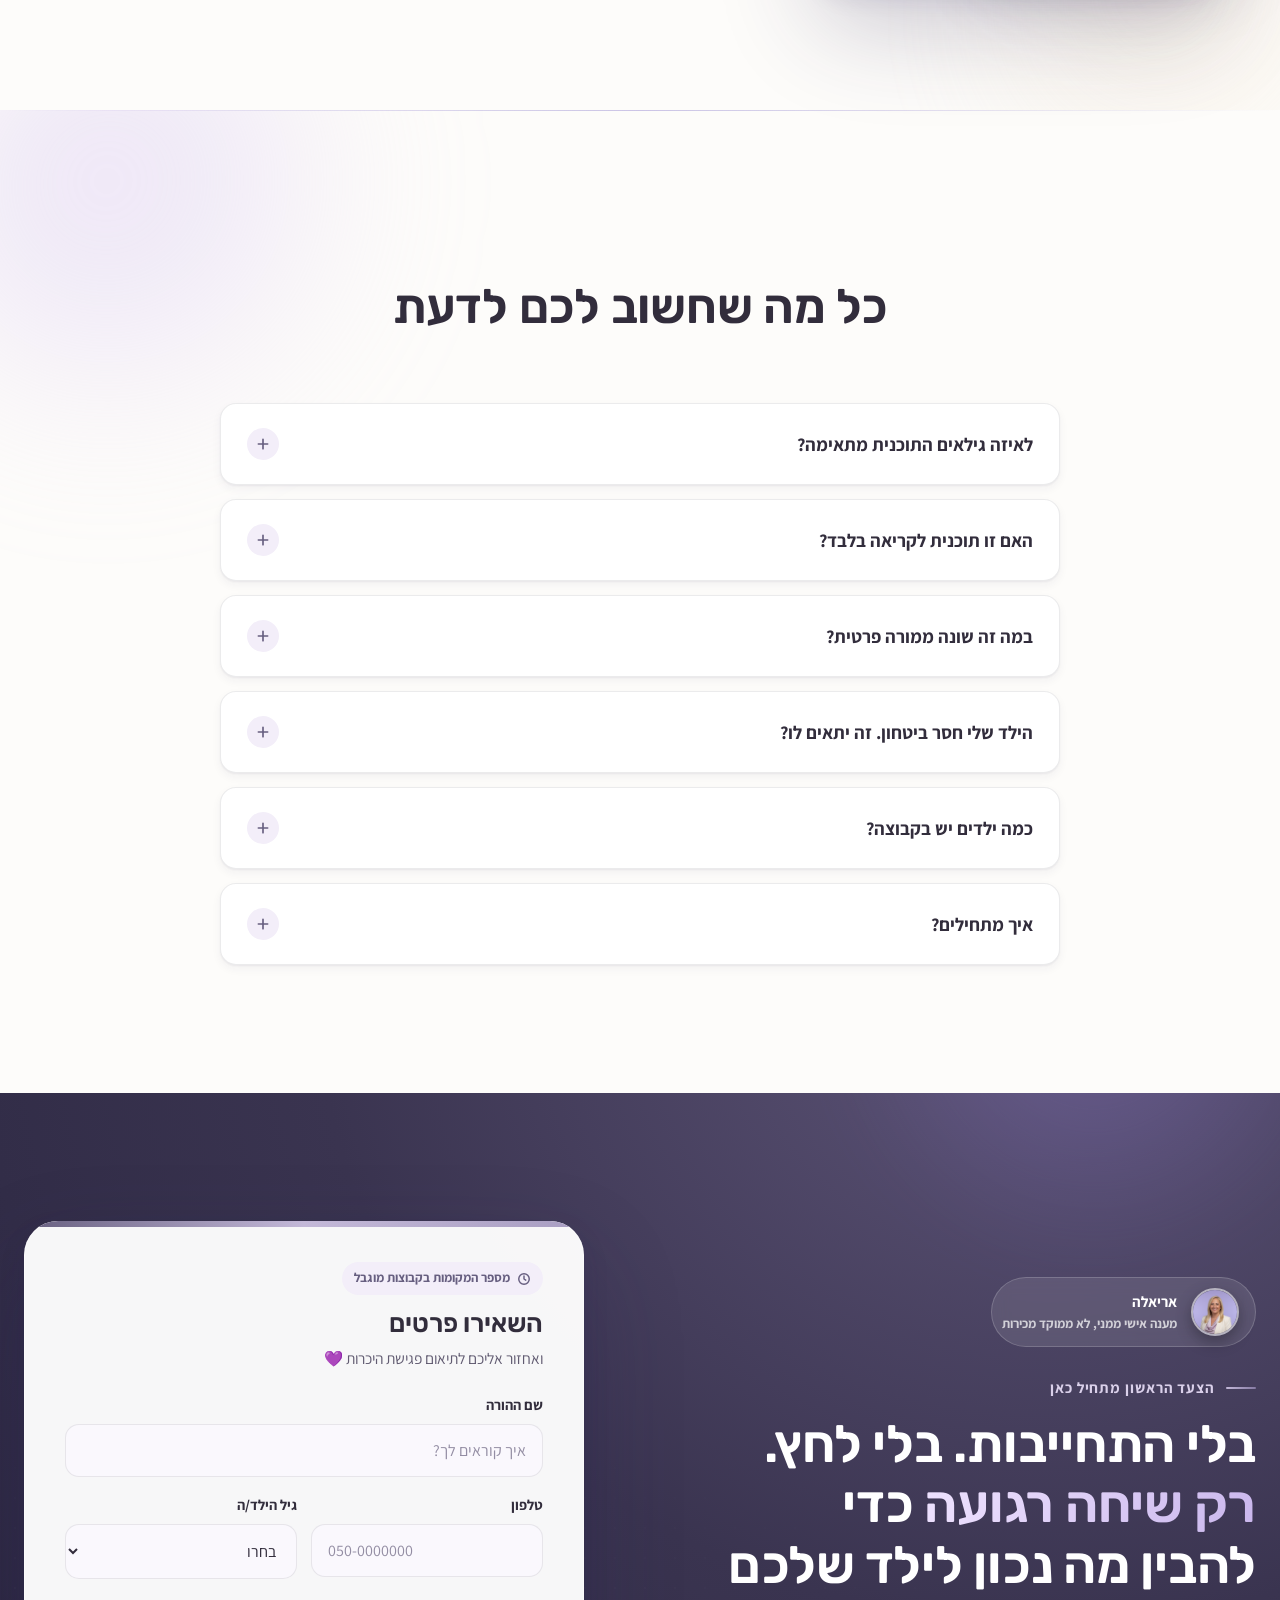
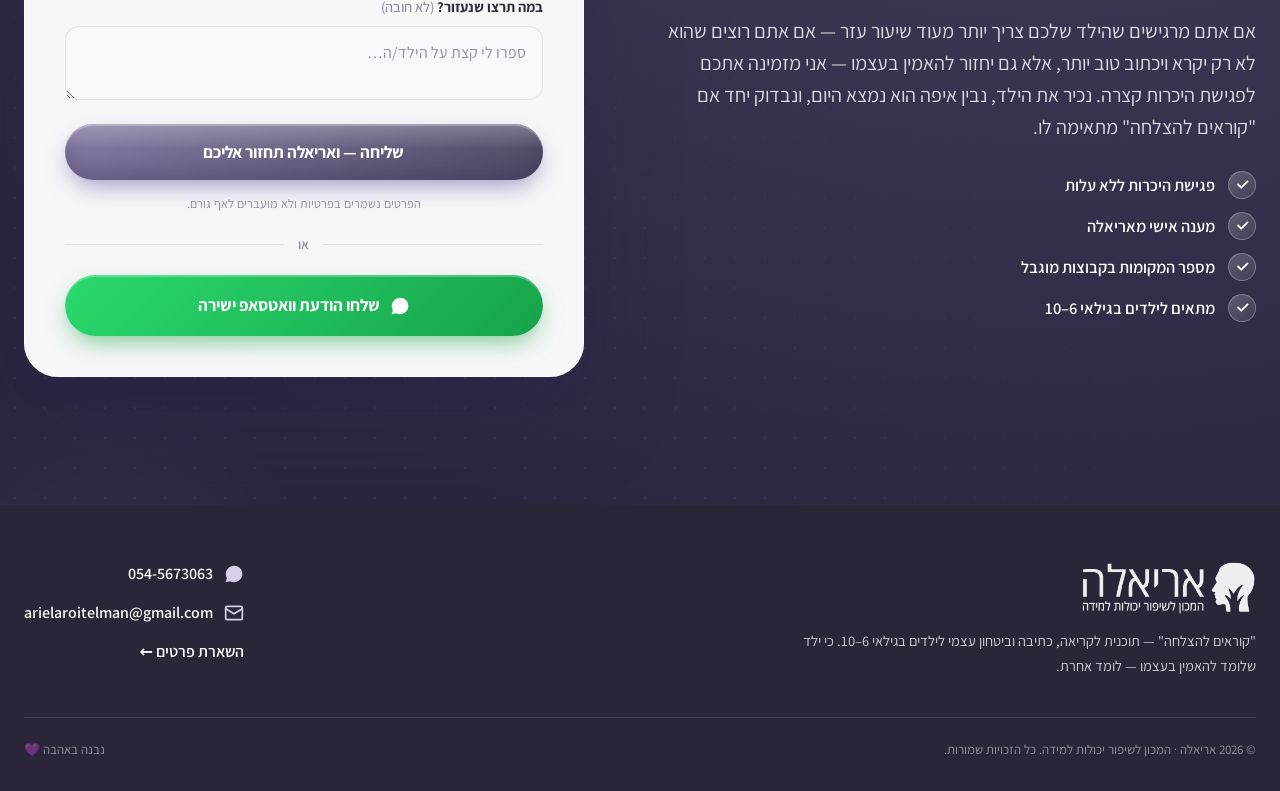
==== commit e70da41c: "landing(ariela): קרוסלת-המלצות (3, נגללת) + תיקון אי-נראות-הכרטיסים + כנות-טופס-לידים + מגני-IO — עי" ====
--- a/index.html
+++ b/index.html
@@ -321,31 +321,6 @@
       <p class="lead reveal d2">מילים של הורים אמיתיים — ואפשר גם לשמוע אותם בקולם.</p>
     </div>
     <div class="tst-grid" id="tst-grid"></div>
-  </div>
-</section>
-
-<!-- ============ GALLERY — moments ============ -->
-<section class="section bg-ink-soft" id="gallery" data-screen-label="gallery">
-  <span class="accent-top"></span>
-  <div class="wrap">
-    <div class="sec-head">
-      <div class="center-eyebrow reveal"><span class="eyebrow">רגעים מהמפגשים</span></div>
-      <h2 class="reveal d1">כאן קורה הקסם</h2>
-      <p class="lead reveal d2">קבוצות קטנות, חיוכים גדולים, ולמידה שמרגישה אחרת לגמרי.</p>
-    </div>
-    <div class="gallery reveal">
-      <image-slot id="g-big" class="big" shape="rounded" radius="24" placeholder="תמונה ראשית מהמפגשים"></image-slot>
-      <image-slot id="g-a" shape="rounded" radius="24" placeholder="קבוצה קטנה"></image-slot>
-      <image-slot id="g-b" shape="rounded" radius="24" placeholder="רגע של הצלחה"></image-slot>
-      <image-slot id="g-c" class="wide" shape="rounded" radius="24" placeholder="פעילות לימודית"></image-slot>
-      <image-slot id="g-d" shape="rounded" radius="24" placeholder="ריכוז ושמחה"></image-slot>
-      <image-slot id="g-e" shape="rounded" radius="24" placeholder="עבודה אישית"></image-slot>
-      <image-slot id="g-f" class="wide" shape="rounded" radius="24" placeholder="כיף ללמוד יחד"></image-slot>
-    </div>
-    <p class="gallery-note reveal">
-      <svg viewBox="0 0 24 24" fill="none" stroke="currentColor" stroke-width="2" stroke-linecap="round" stroke-linejoin="round"><rect x="3" y="3" width="18" height="18" rx="3"/><circle cx="8.5" cy="8.5" r="1.5"/><path d="m21 15-5-5L5 21"/></svg>
-      גררו לכאן תמונות אמיתיות מהמפגשים — הן יישמרו אוטומטית
-    </p>
   </div>
 </section>
 
@@ -626,7 +601,6 @@
   sel(1,false);
 })();
 </script>
-<script src="image-slot.js"></script>
 <script src="testimonials.js"></script>
 <script src="app2.js"></script>
 <script src="ariela-notes.js" defer></script>
--- a/styles2.css
+++ b/styles2.css
@@ -797,3 +797,36 @@
   #testimonials .tst-grid{grid-template-columns:1fr;gap:20px}
   .tst-card{padding:34px 24px 24px}
 }
+
+/* ===== המלצות-הורים — קרוסלה נגללת (10/08/2026) =====
+   מחליף את פריסת-הגריד: track נגלל עם snap, חיצים ונקודות.
+   הכרטיסים הדינמיים נכנסים עם tstIn עצמאי — לא תלויים ב-.reveal/observer. */
+#testimonials .tst-grid{display:block}
+.tst-carousel{display:flex;align-items:stretch;gap:10px}
+.tst-track{display:flex;gap:22px;overflow-x:auto;scroll-snap-type:x mandatory;
+  padding:10px 4px 20px;-webkit-overflow-scrolling:touch;scrollbar-width:none;flex:1;min-width:0}
+.tst-track::-webkit-scrollbar{display:none}
+.tst-track .tst-card{flex:0 0 min(88%,480px);scroll-snap-align:center;margin:0}
+.tst-track:focus-visible{outline:2px solid var(--purple-500);outline-offset:4px;border-radius:14px}
+.tst-nav{align-self:center;flex:0 0 auto;width:44px;height:44px;border-radius:50%;
+  border:1px solid rgba(103,95,128,.25);background:var(--paper);color:var(--purple-700);
+  display:flex;align-items:center;justify-content:center;cursor:pointer;
+  box-shadow:0 6px 18px rgba(51,45,71,.12);transition:transform .2s var(--ease),opacity .2s}
+.tst-nav:hover:not([disabled]){transform:scale(1.08)}
+.tst-nav[disabled]{opacity:.32;cursor:default}
+.tst-nav svg{width:20px;height:20px}
+.tst-dots{display:flex;justify-content:center;gap:8px;margin-top:14px}
+.tst-dot{position:relative;width:24px;height:24px;border-radius:50%;border:0;background:transparent;
+  cursor:pointer;padding:0}
+.tst-dot::after{content:"";position:absolute;inset:0;margin:auto;width:9px;height:9px;border-radius:50%;
+  background:rgba(103,95,128,.28);transition:transform .2s var(--ease),background .2s}
+.tst-dot.on::after{background:var(--purple-700);transform:scale(1.3)}
+.form-err{margin-top:10px;font-size:14.5px;color:#a4423f}
+.form-err a{color:inherit;font-weight:700;text-decoration:underline}
+.tst-card{animation:tstIn .7s var(--ease) backwards}
+@keyframes tstIn{from{opacity:0;transform:translateY(18px)}to{opacity:1;transform:none}}
+@media (prefers-reduced-motion: reduce){.tst-card{animation:none}}
+@media (max-width:720px){
+  .tst-nav{display:none}
+  .tst-track .tst-card{flex-basis:88%}
+}
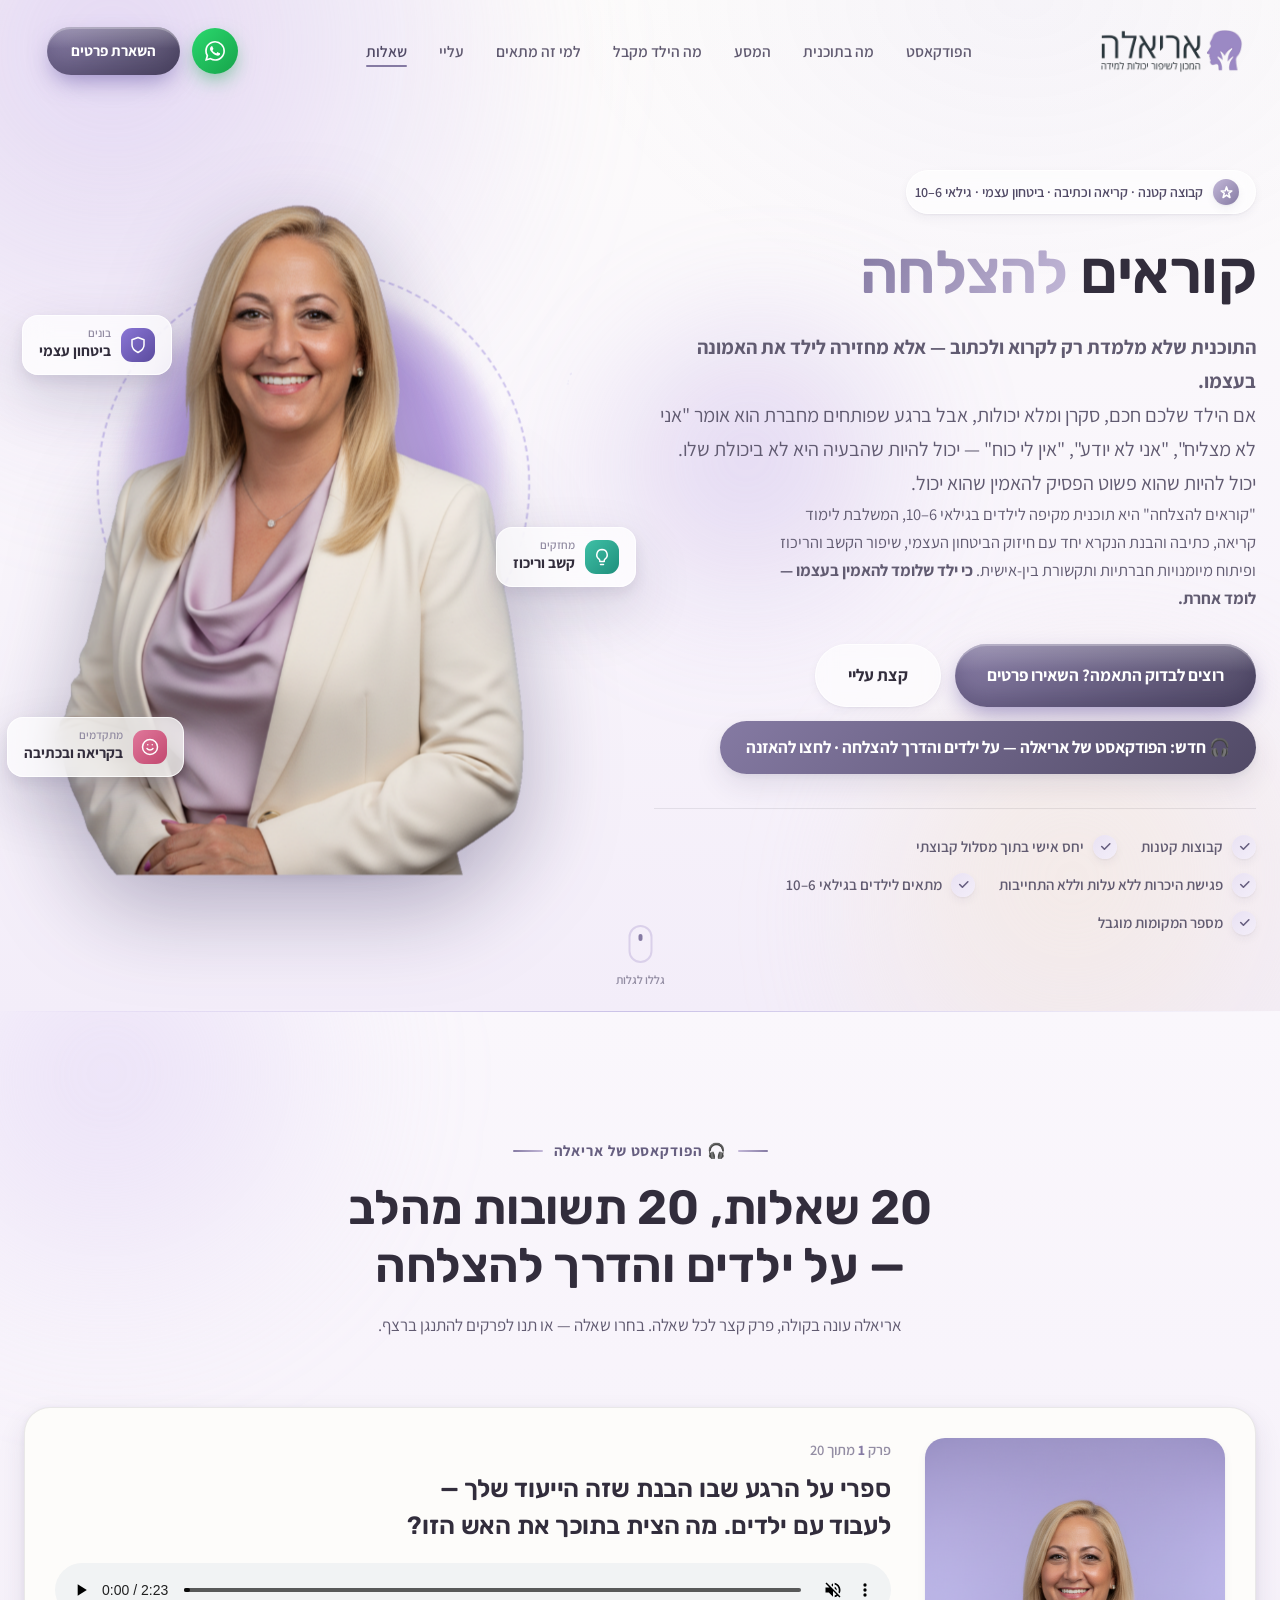
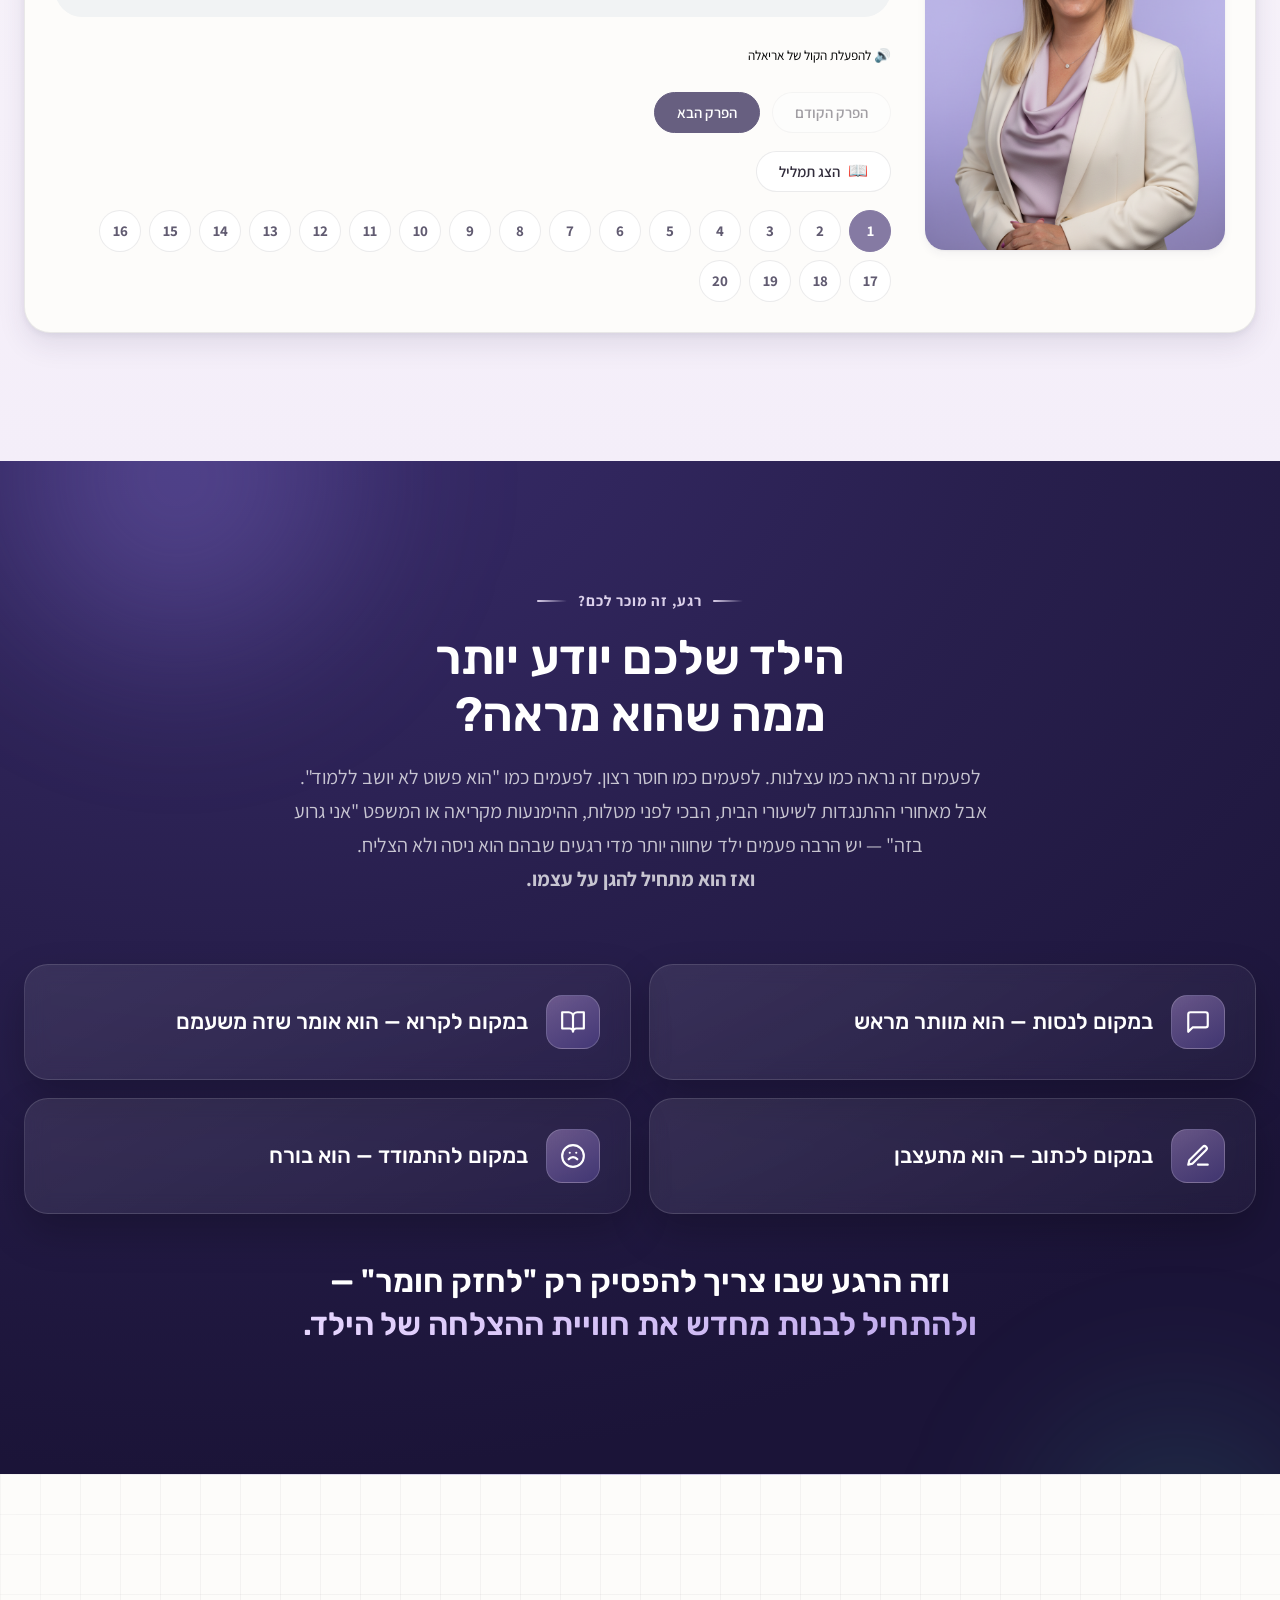
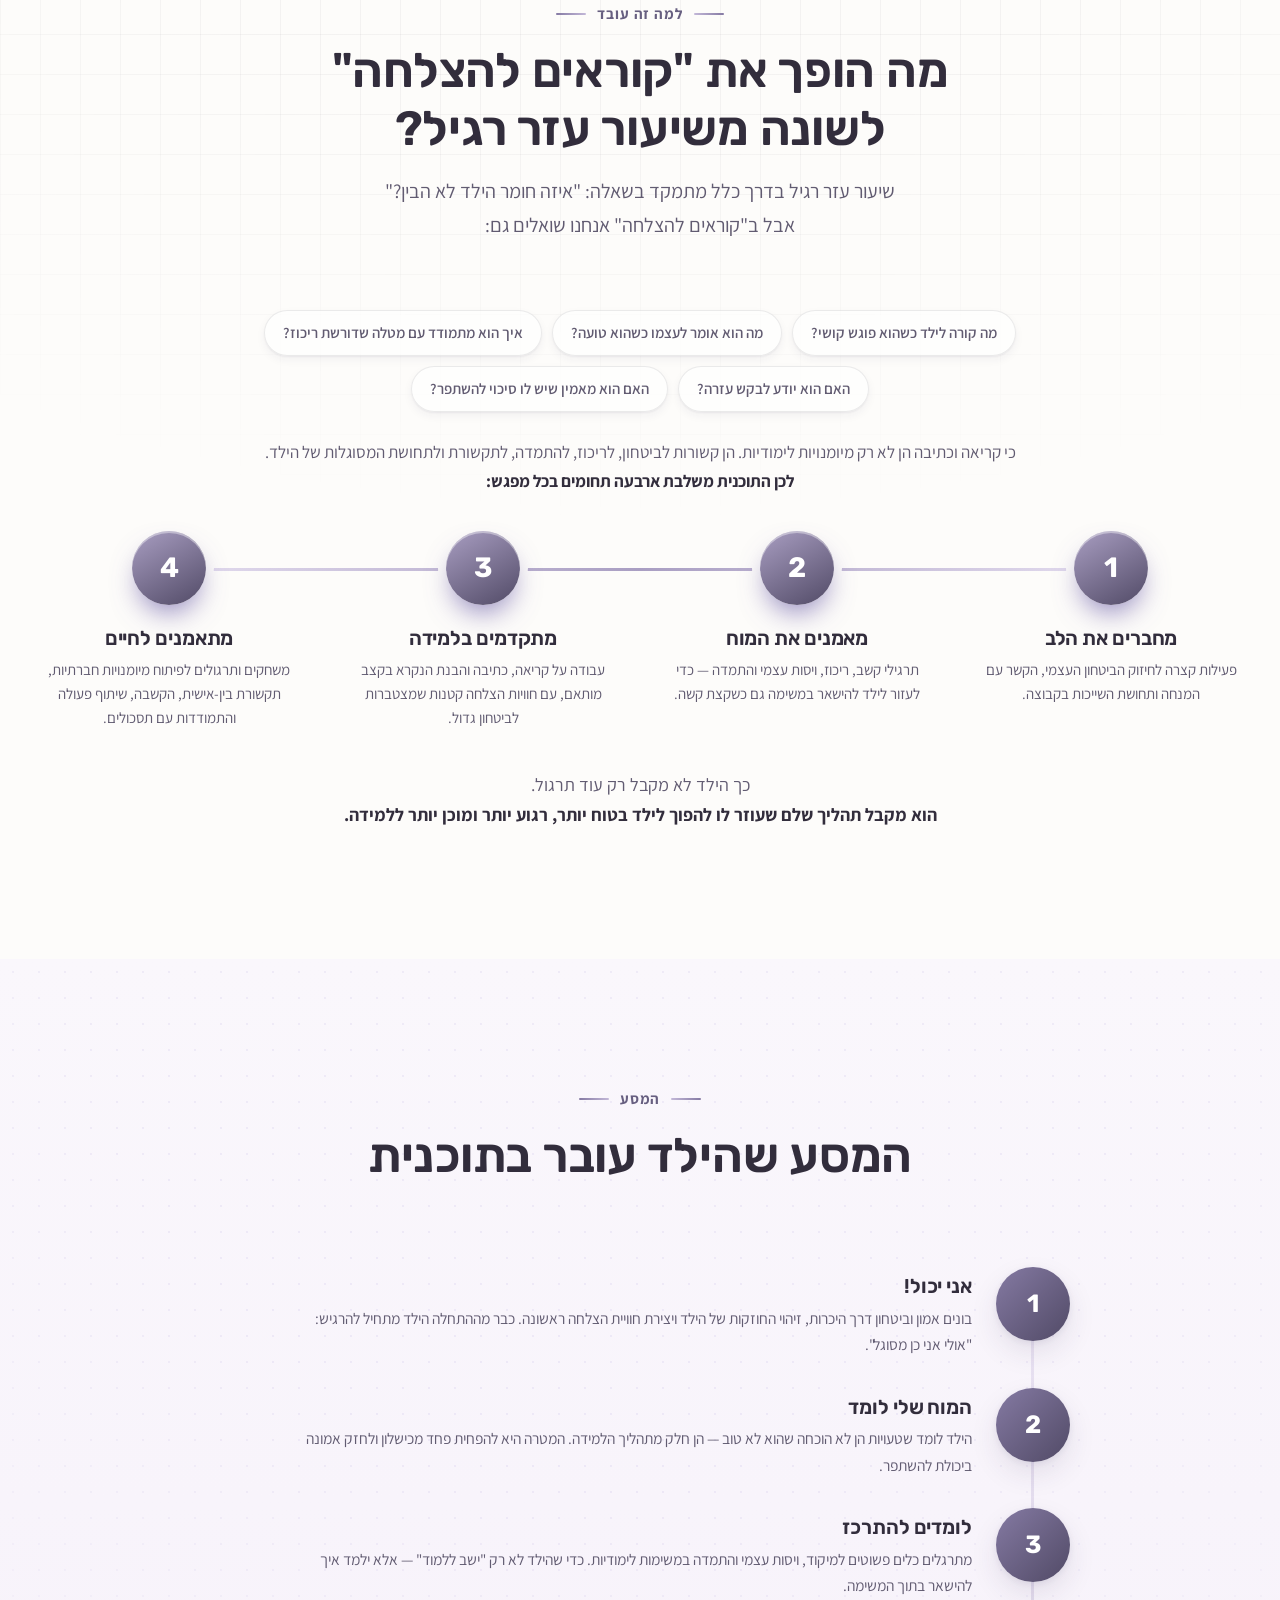
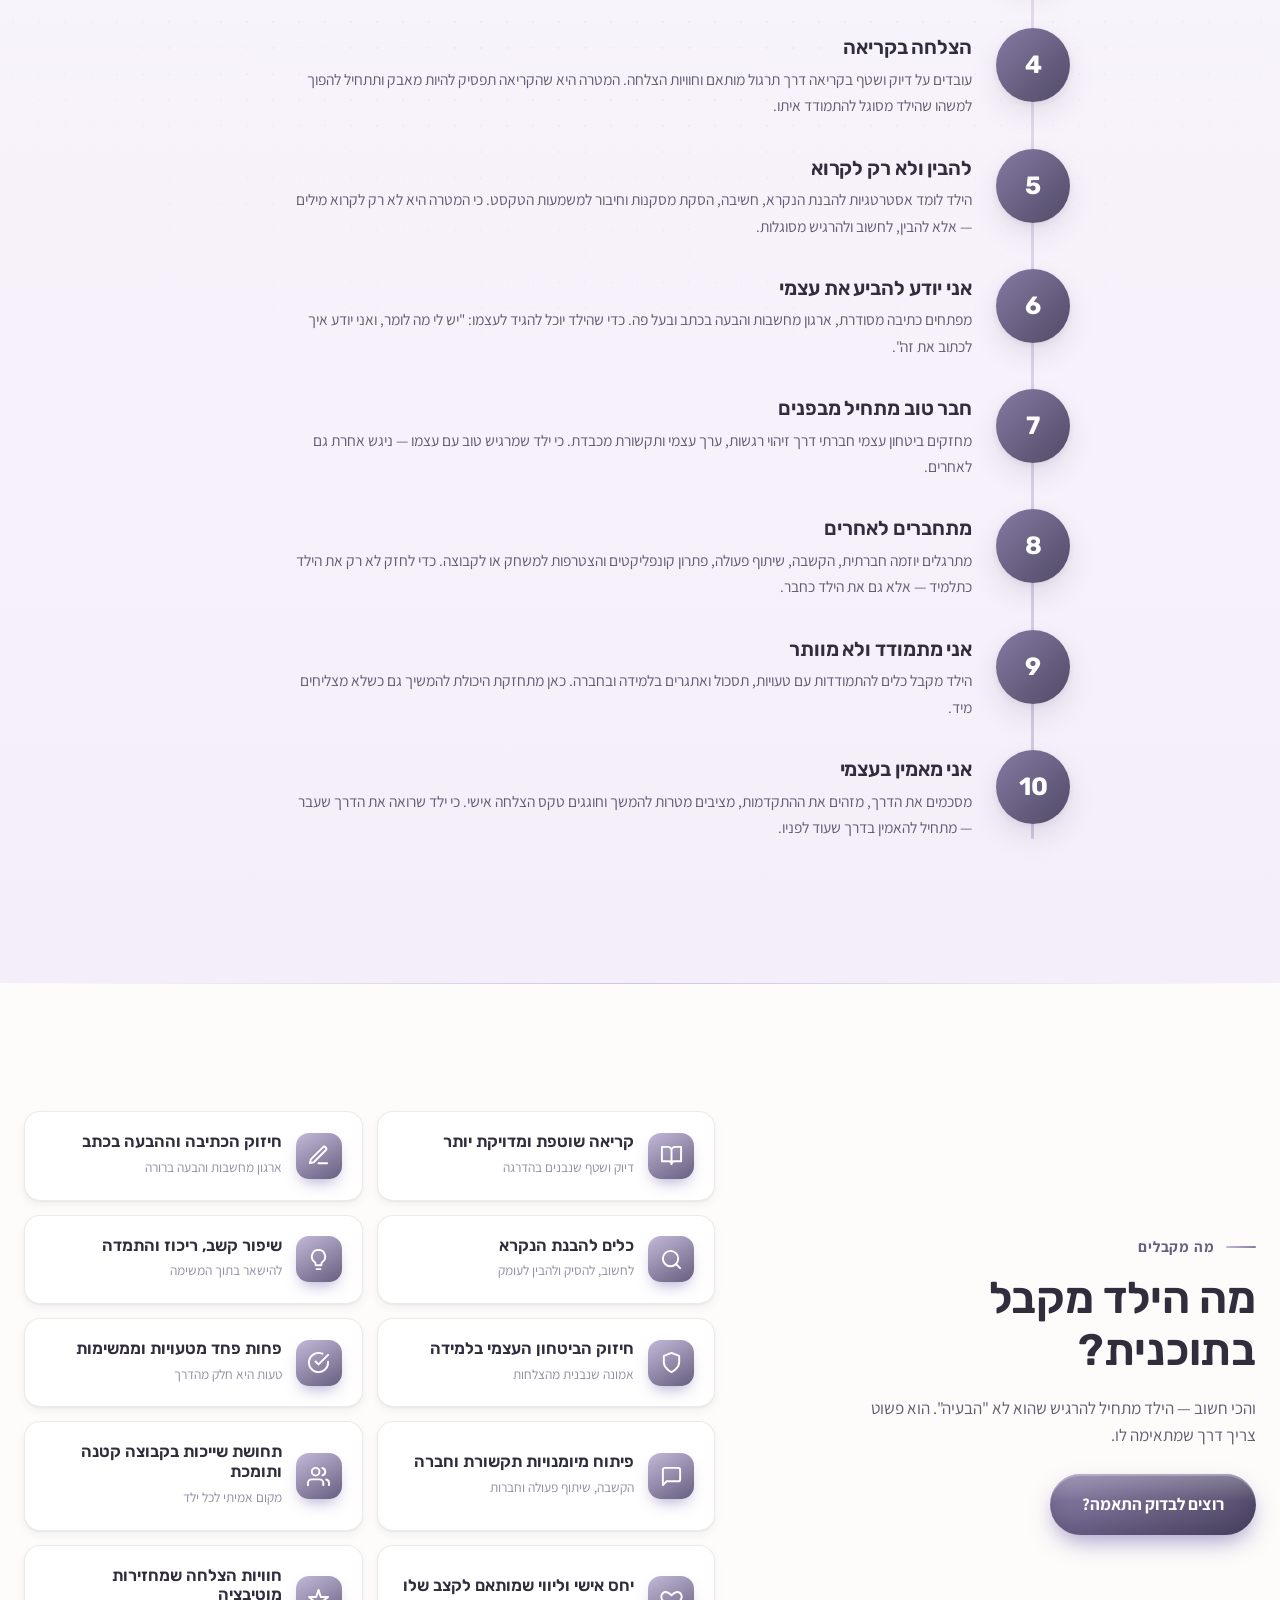
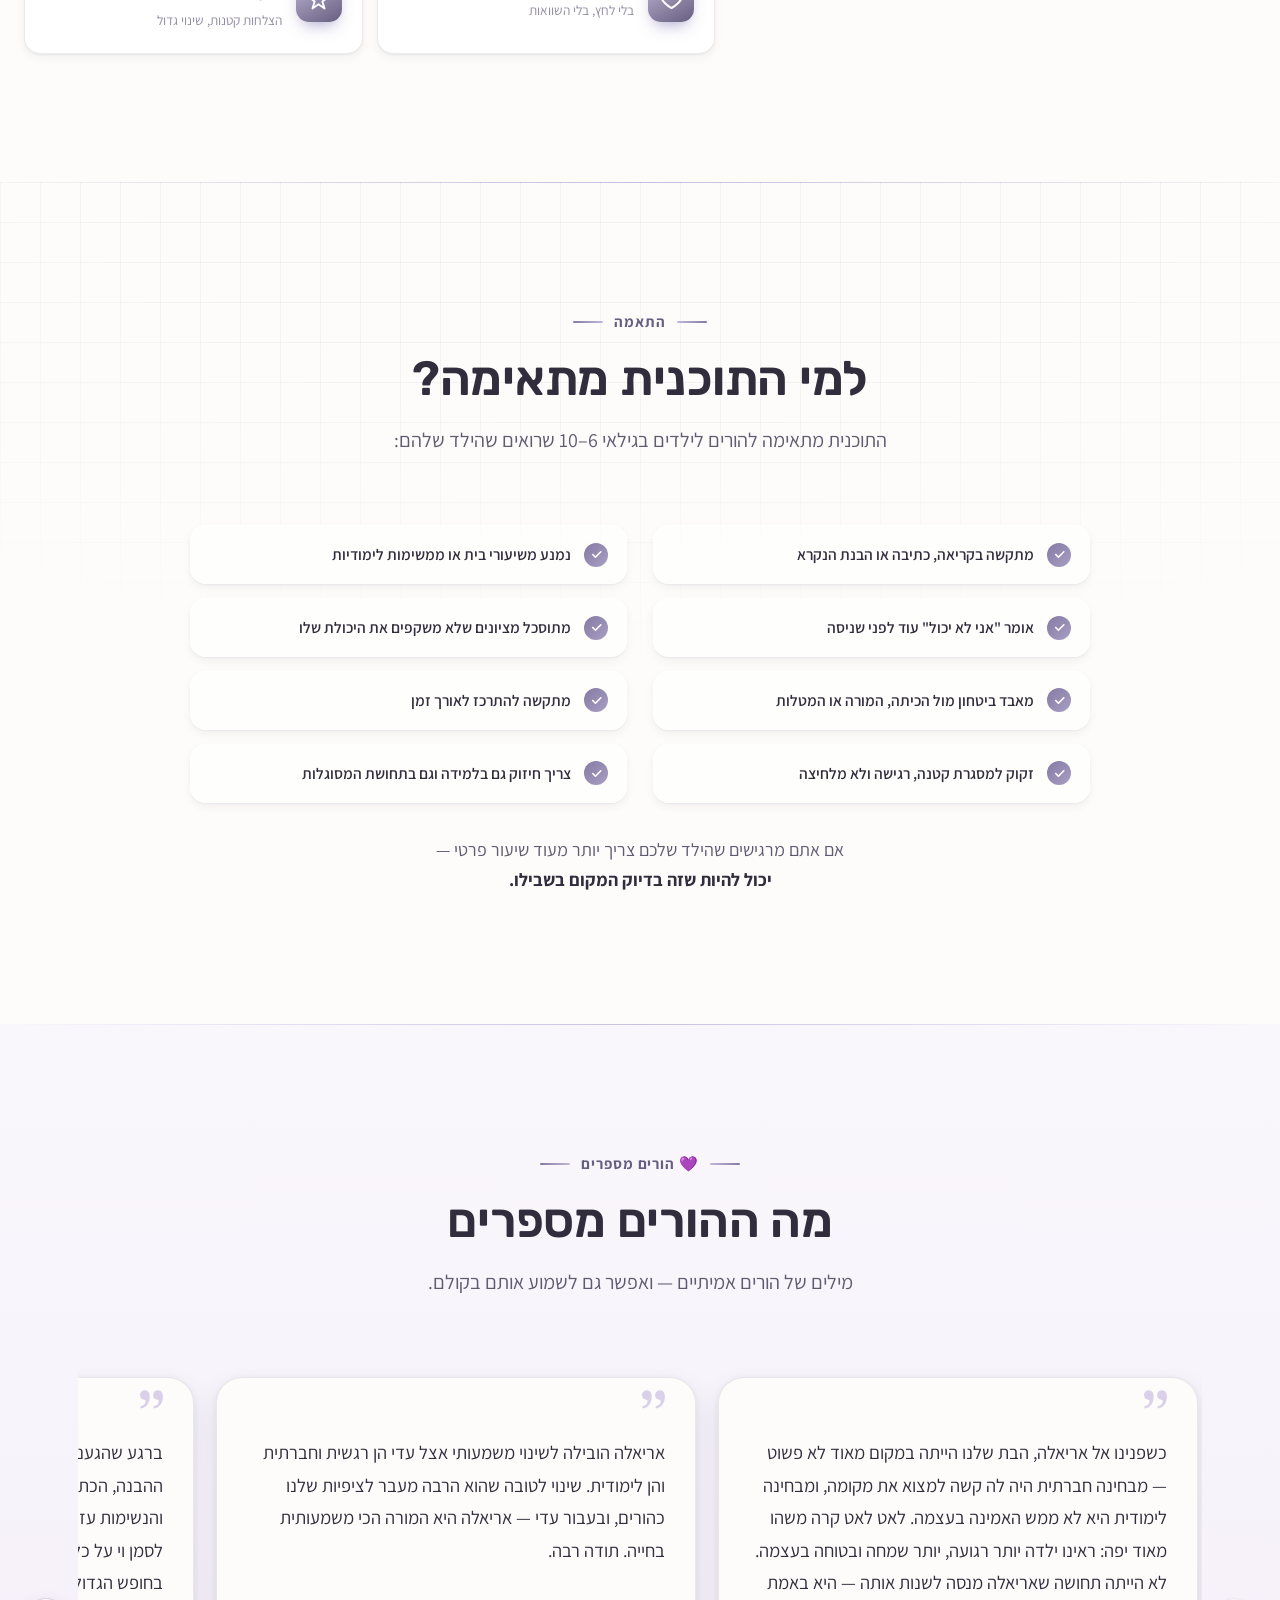
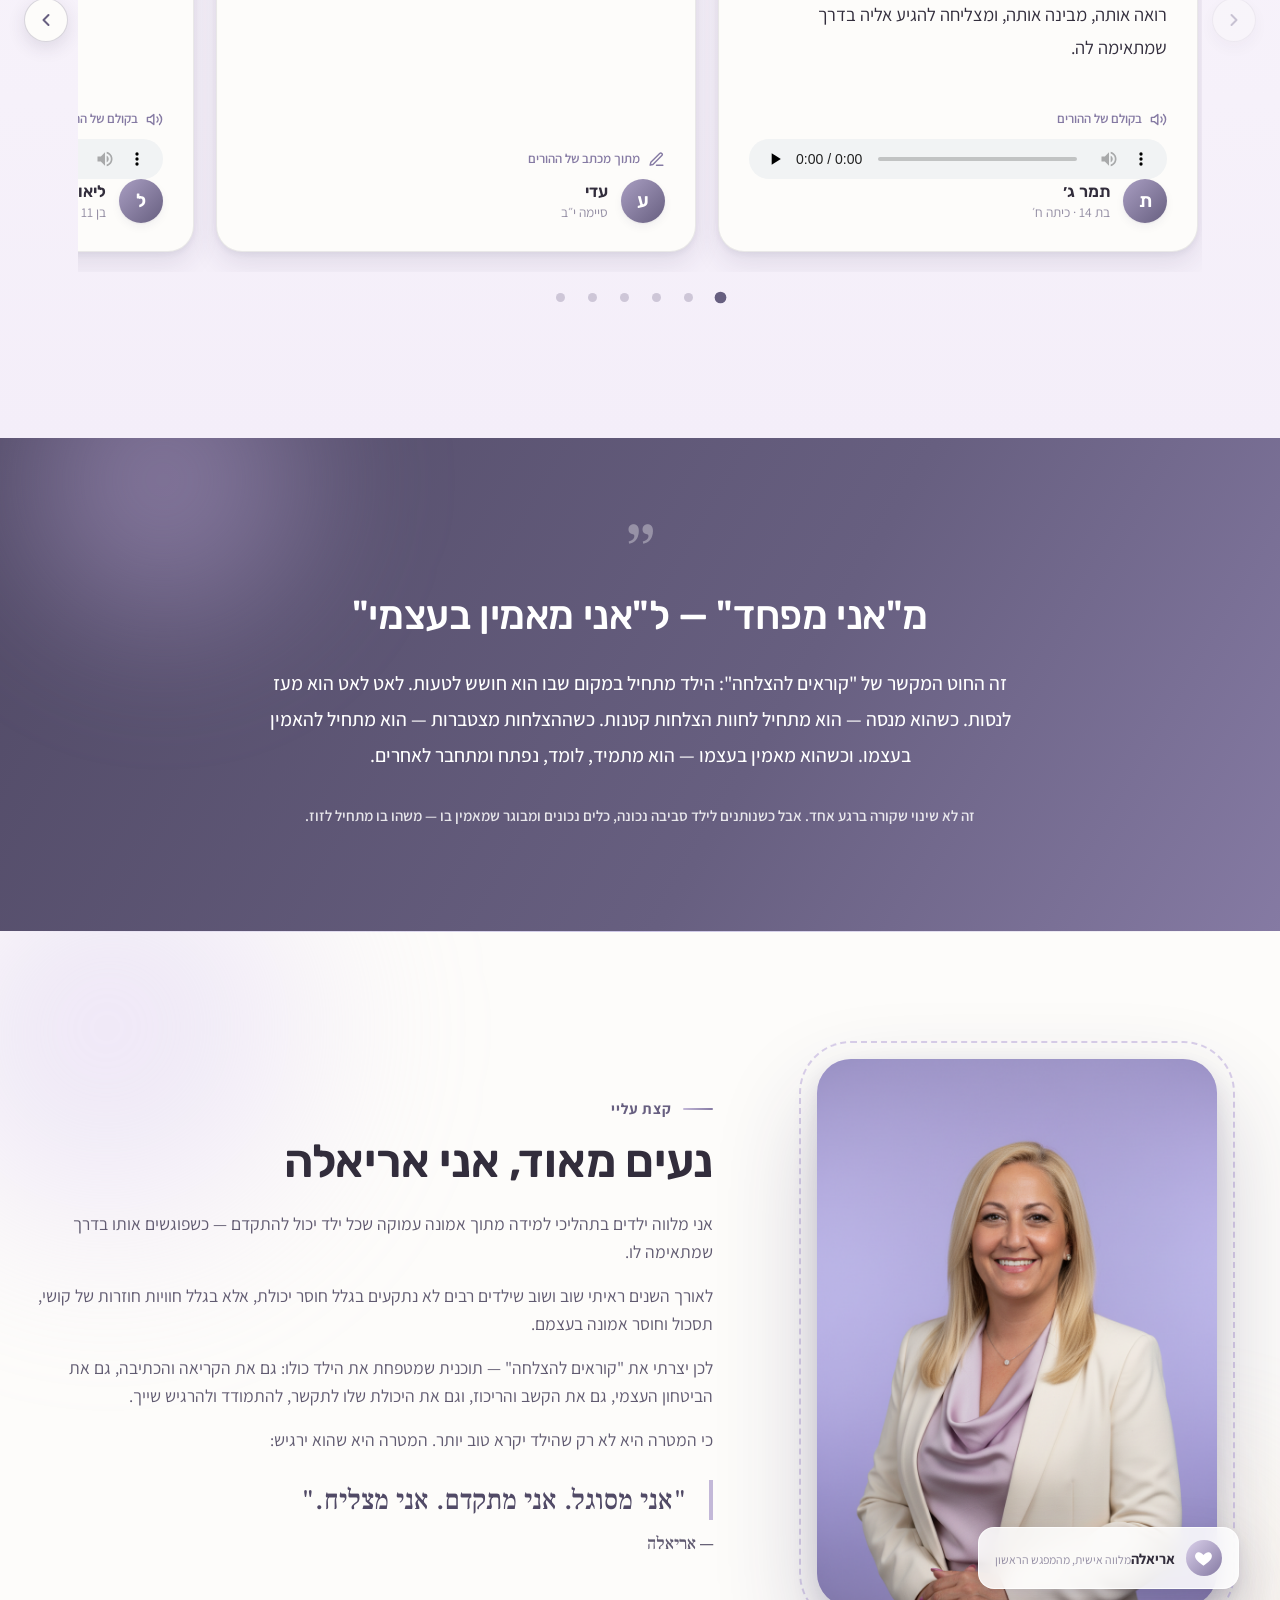
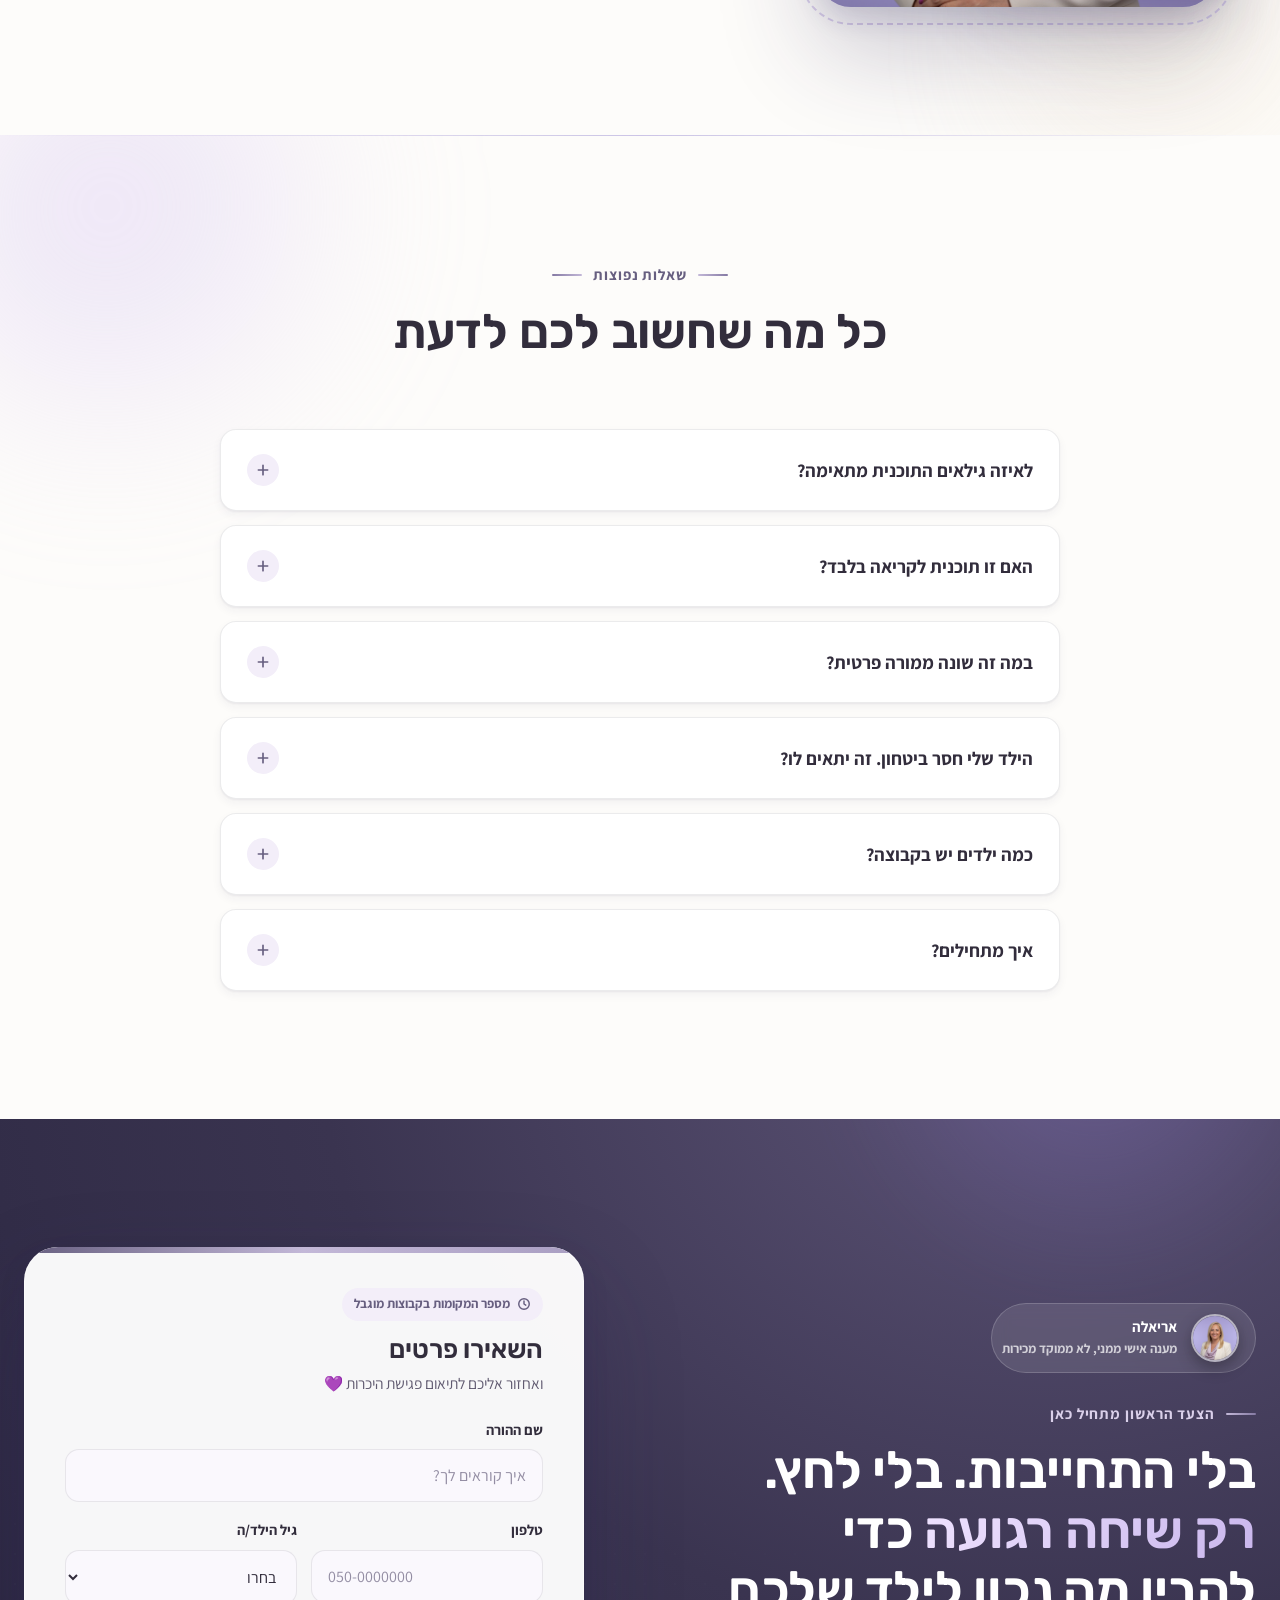
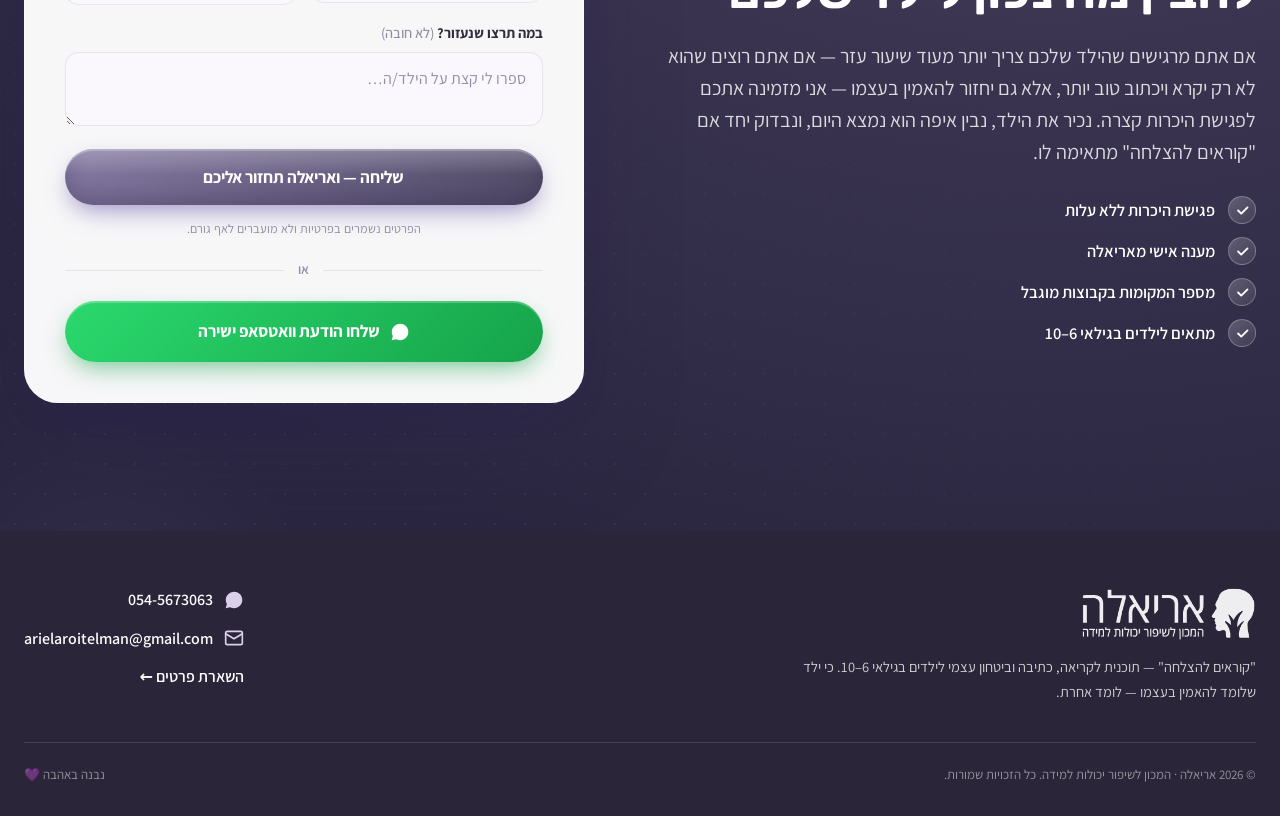
==== commit e72dfa39: "landing(ariela): פודקאסט תמיד-פעיל v2 — אמביינט מוקשח לפי עין-פרימיום (pause אסינכרוני, לולאת-פרק, t" ====
--- a/index.html
+++ b/index.html
@@ -135,6 +135,7 @@
         <div class="pod-count">פרק <b id="podNum">1</b> מתוך <span id="podTotal">20</span></div>
         <h3 class="pod-q" id="podQ"></h3>
         <audio id="podAudio" controls preload="none"></audio>
+        <div class="pod-sound-wrap"><button class="pod-sound" id="podSound" type="button" hidden>🔊 להפעלת הקול של אריאלה</button></div>
         <div class="pod-cap" id="podCap" hidden aria-live="off"></div>
         <div class="pod-status" id="podStatus" role="status" aria-live="polite"></div>
         <div class="pod-nav">
@@ -593,11 +594,81 @@
   for(var i=1;i<=N;i++){(function(n){
     var b=document.createElement('button');b.type='button';b.textContent=n;
     b.setAttribute('aria-label','פרק '+n);b.setAttribute('aria-pressed','false');
-    b.addEventListener('click',function(){sel(n,true)});ch.appendChild(b);})(i);}
-  pv.addEventListener('click',function(){sel(cur-1,true)});
-  nx.addEventListener('click',function(){sel(cur+1,true)});
-  a.addEventListener('ended',function(){resetCap();if(cur<N)sel(cur+1,true);});
+    b.addEventListener('click',function(){userTakeover(true);sel(n,true)});ch.appendChild(b);})(i);}
+  pv.addEventListener('click',function(){userTakeover(true);sel(cur-1,true)});
+  nx.addEventListener('click',function(){userTakeover(true);sel(cur+1,true)});
+  a.addEventListener('ended',function(){resetCap();
+    if(amb.on){                                    /* אמביינט: לולאה על אותו פרק — אפס דאטה נוסף (הקובץ כבר בזיכרון) */
+      try{a.currentTime=0;}catch(e){}
+      amb.expectPlay=true;var lp=a.play();
+      if(lp&&lp.catch)lp.catch(function(){amb.expectPlay=false;});
+      return;}
+    if(cur<N)sel(cur+1,true);});
   a.addEventListener('error',function(){if(a.src)st.textContent='⚠️ הפרק לא נטען כרגע — בדקו את החיבור ונסו שוב';});
+
+  /* ---- מצב-אמביינט: הסקשן תמיד פעיל (הנחיית שקד 10/08, מוקשח בעין-פרימיום) ----
+     כניסה-לתצוגה → ניגון מושתק (autoplay-policy-safe) והכתוביות רצות; באמביינט
+     הפרק מתנגן בלולאה (לא צורך את כל 20 הפרקים בדאטה). כפתור-הקול מוצג תמיד
+     כהזמנה (גם כשאמביינט לא זמין) ומדליק שמע מתחילת הפרק. כל בחירת-משתמש —
+     קול / עצירה / ▶ בנגן / בחירת-פרק — עוברת דרך userTakeover אחד: האמביינט
+     מפסיק להתערב לצמיתות. אירוע pause מגיע אסינכרונית → הדגל pausing נצרך
+     בתוך ה-handler (לא מסביב ל-pause()). */
+  var amb={on:false,done:false,pausing:false,expectPlay:false};
+  var sndBtn=document.getElementById('podSound');
+  function othersListening(){var all=document.querySelectorAll('audio');
+    for(var i=0;i<all.length;i++)
+      if(all[i]!==a&&!all[i].paused&&!all[i].muted)return true;
+    return false;}
+  function ambientEligible(){
+    if(amb.done)return false;
+    if(window.matchMedia&&window.matchMedia('(prefers-reduced-motion: reduce)').matches)return false;
+    if(navigator.connection&&navigator.connection.saveData)return false;
+    if(othersListening())return false;
+    return true;}
+  function userTakeover(unmute){
+    amb.on=false;amb.done=true;amb.expectPlay=false;
+    if(unmute)a.muted=false;
+    if(sndBtn)sndBtn.hidden=true;}
+  function ambientStart(){
+    if(!ambientEligible())return;
+    a.muted=true;amb.on=true;amb.expectPlay=true;
+    var pr=a.play();
+    if(pr&&pr.catch)pr.catch(function(err){
+      amb.expectPlay=false;
+      if(err&&err.name==='AbortError')return;
+      amb.on=false;});                       /* דפדפן חסם (iOS ישן) → הכפתור נשאר כהזמנת-play רגילה */
+  }
+  function ambientStop(){if(amb.on&&!a.paused){amb.pausing=true;a.pause();}}
+  function soundOn(){
+    userTakeover(true);
+    try{a.currentTime=0;}catch(e){}
+    playAudio();}
+  if(sndBtn){sndBtn.hidden=true;sndBtn.addEventListener('click',soundOn);}
+  a.addEventListener('play',function(){
+    if(amb.expectPlay){amb.expectPlay=false;return;} /* play שהאמביינט יזם */
+    if(a.muted)a.muted=false;                        /* המשתמש לחץ ▶ בעצמו — שיישמע קול */
+    if(!amb.done)userTakeover(false);});
+  a.addEventListener('volumechange',function(){      /* הדליקו קול דרך הנגן עצמו */
+    if(amb.on&&!a.muted)userTakeover(false);});
+  a.addEventListener('pause',function(){
+    if(amb.pausing){amb.pausing=false;return;}       /* ההשהיה שלנו (יציאה-מתצוגה) — אמביינט יתחדש בכניסה הבאה */
+    if(amb.on&&!a.ended)userTakeover(false);});      /* עצירה חיצונית (משתמש/רכז-אודיו) → מכבדים */
+  if(window.matchMedia){                             /* העדפת-תנועה השתנתה תוך-כדי → עוצרים מיד */
+    var _mq=window.matchMedia('(prefers-reduced-motion: reduce)');
+    if(_mq&&_mq.addEventListener)_mq.addEventListener('change',function(ev){if(ev.matches)ambientStop();});}
+  if('IntersectionObserver' in window){
+    var podSec=document.getElementById('podcast');
+    if(podSec){
+      var aio=new IntersectionObserver(function(es){
+        es.forEach(function(e){
+          if(e.isIntersecting){
+            if(!amb.done){
+              if(sndBtn)sndBtn.hidden=false;         /* ההזמנה מוצגת תמיד — גם בלי אמביינט */
+              if(a.paused)ambientStart();}}
+          else ambientStop();});
+      },{threshold:.35});
+      aio.observe(podSec);}}
+
   sel(1,false);
 })();
 </script>
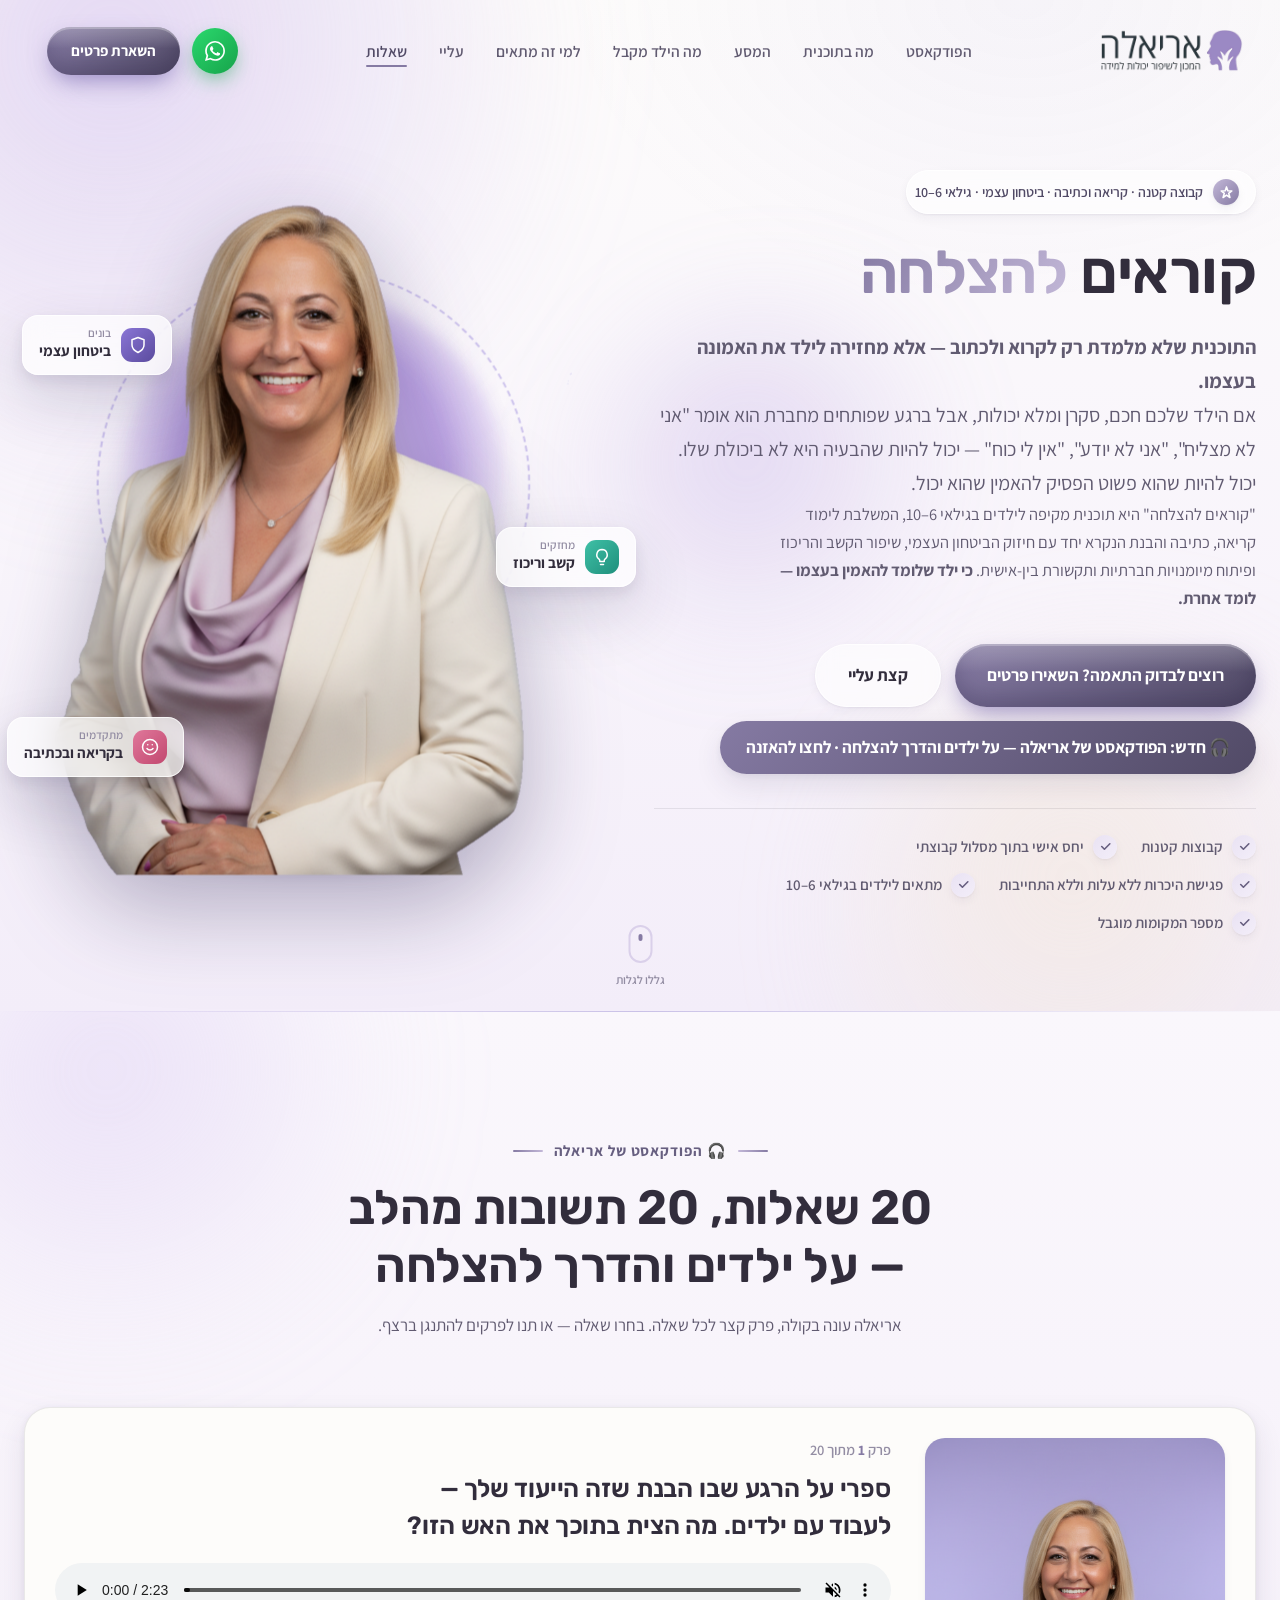
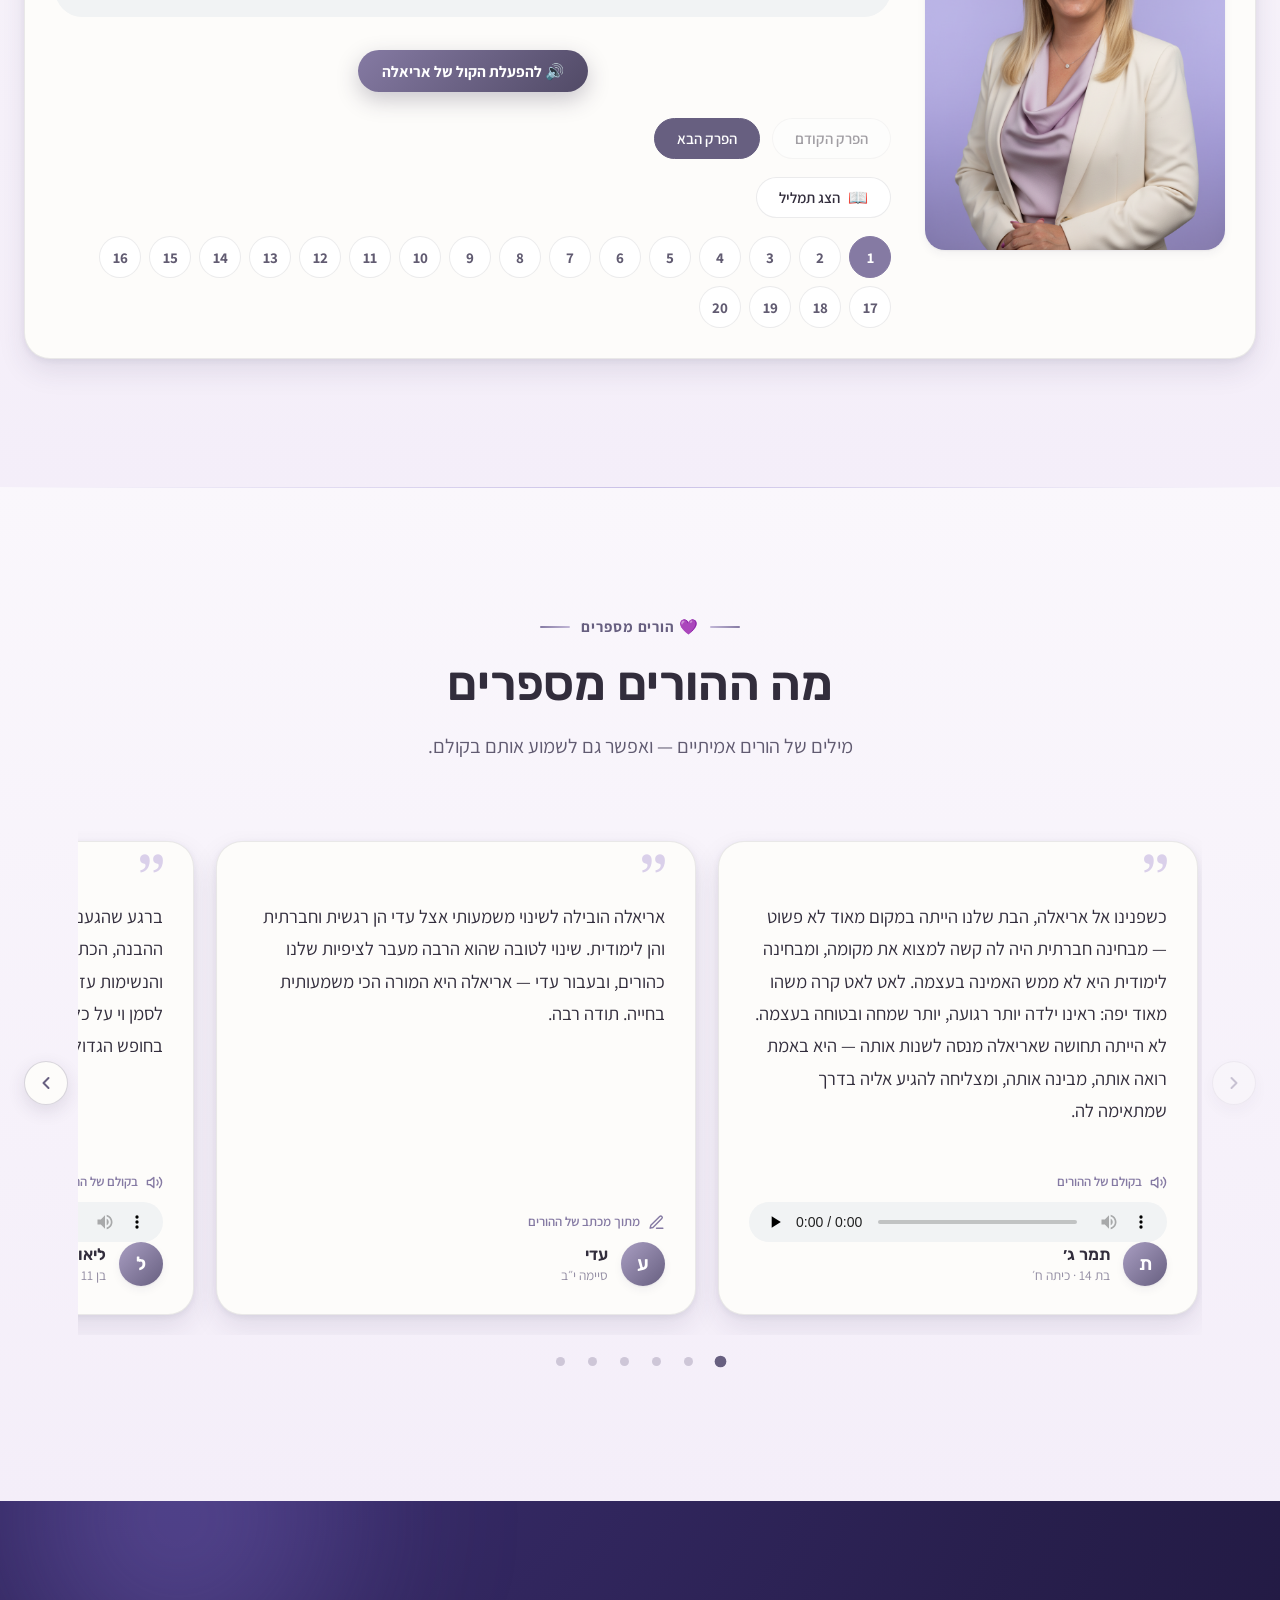
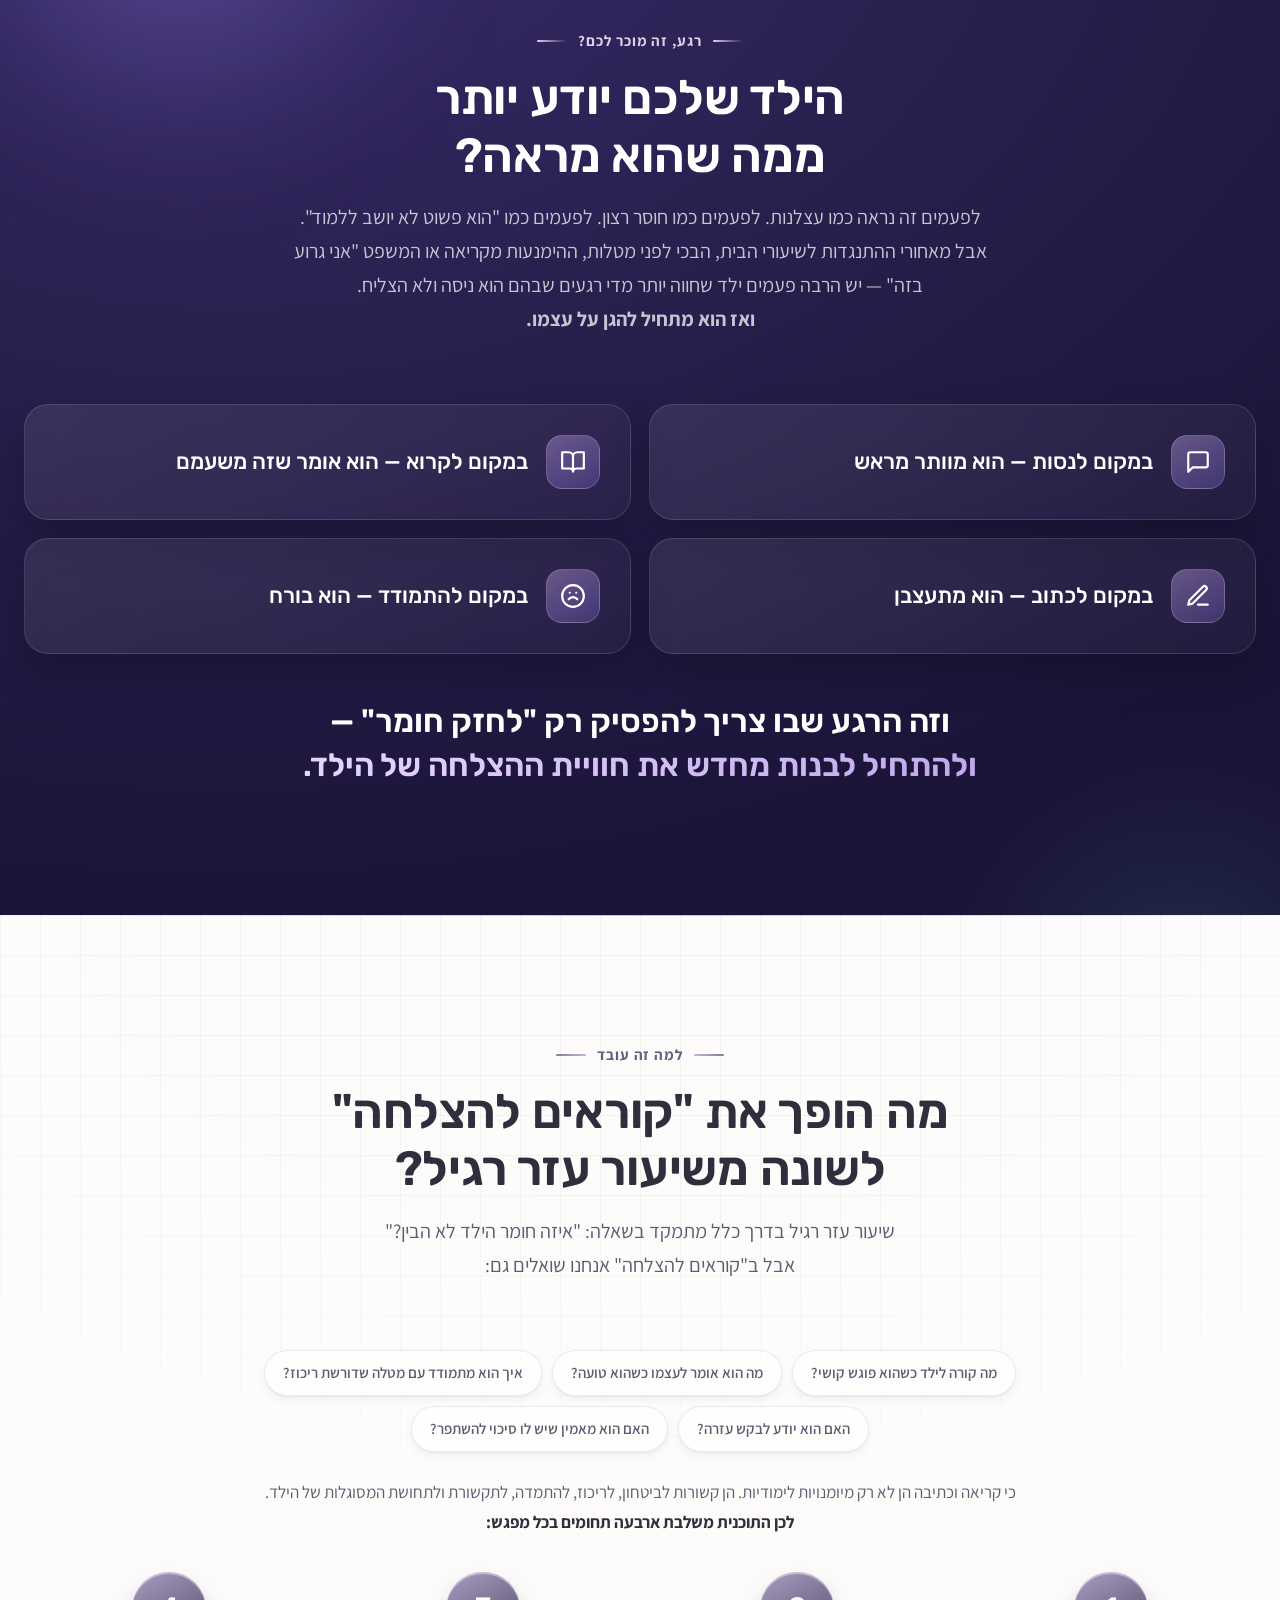
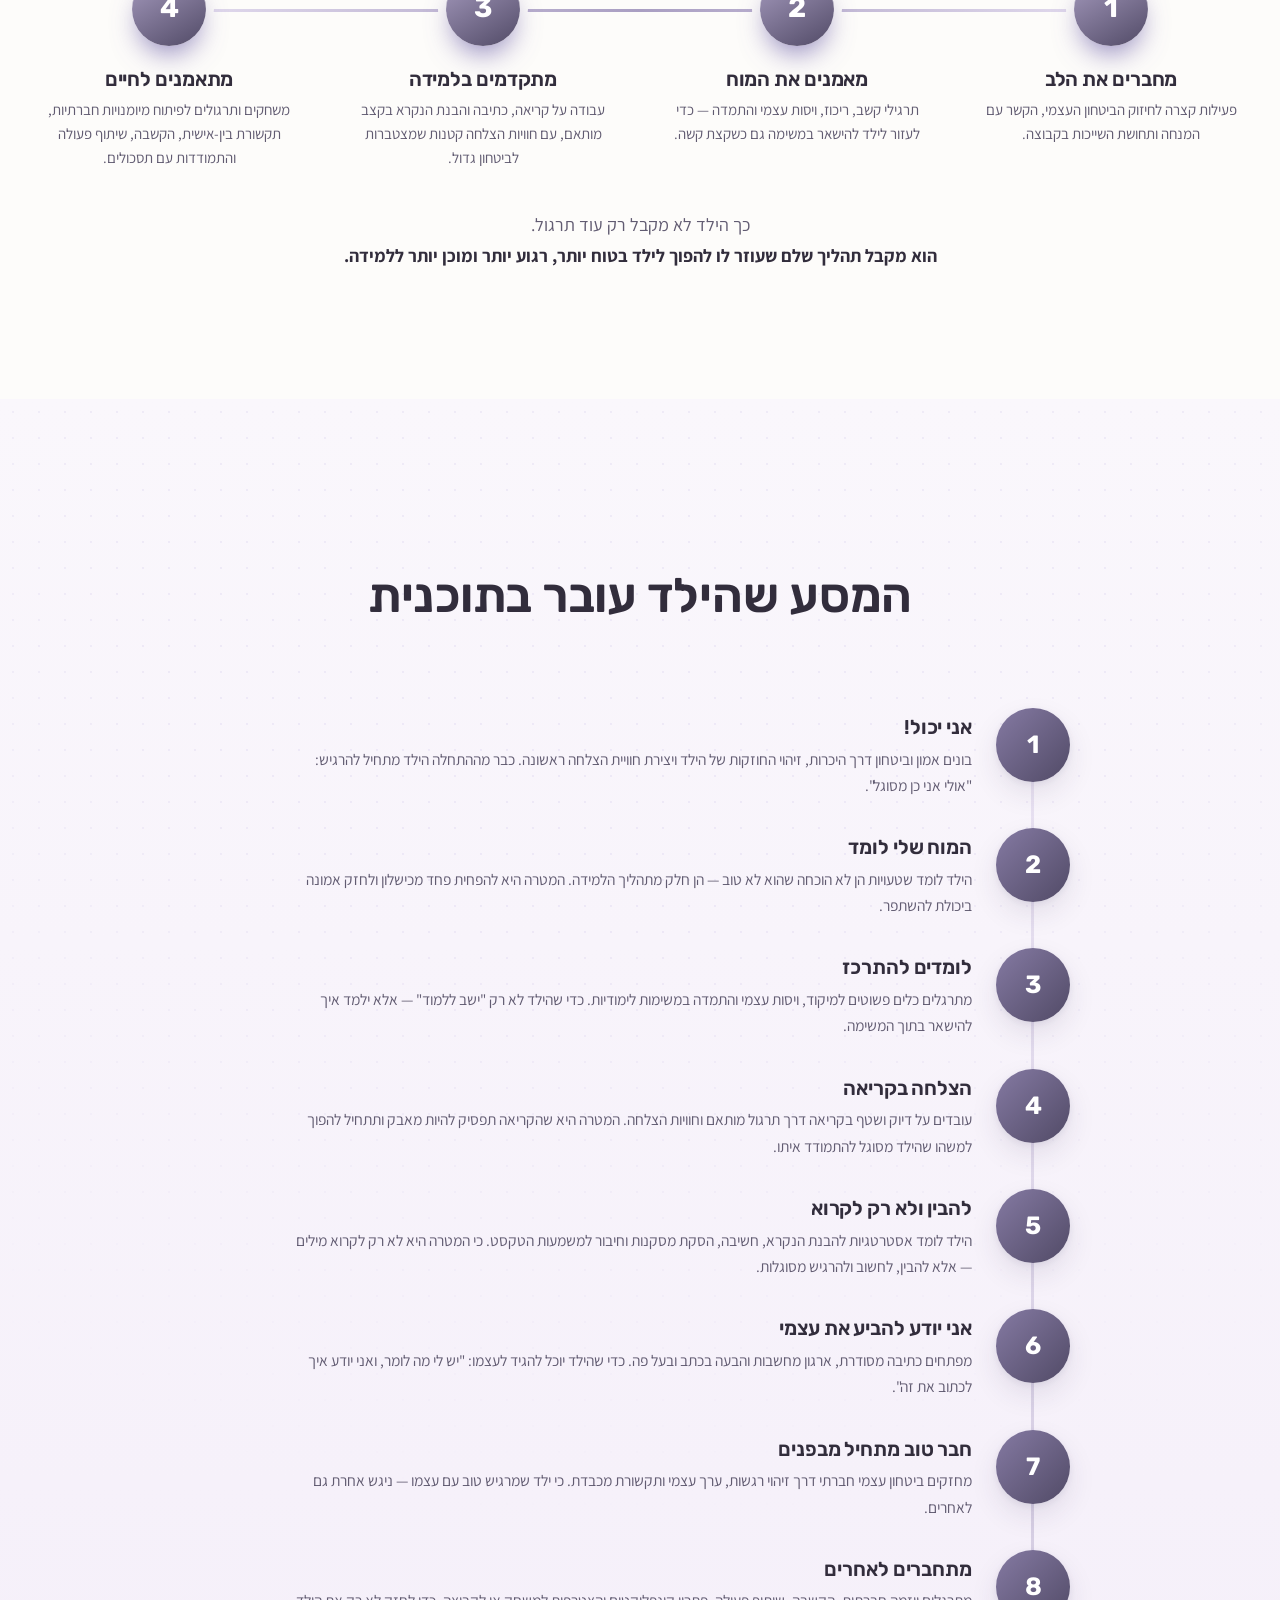
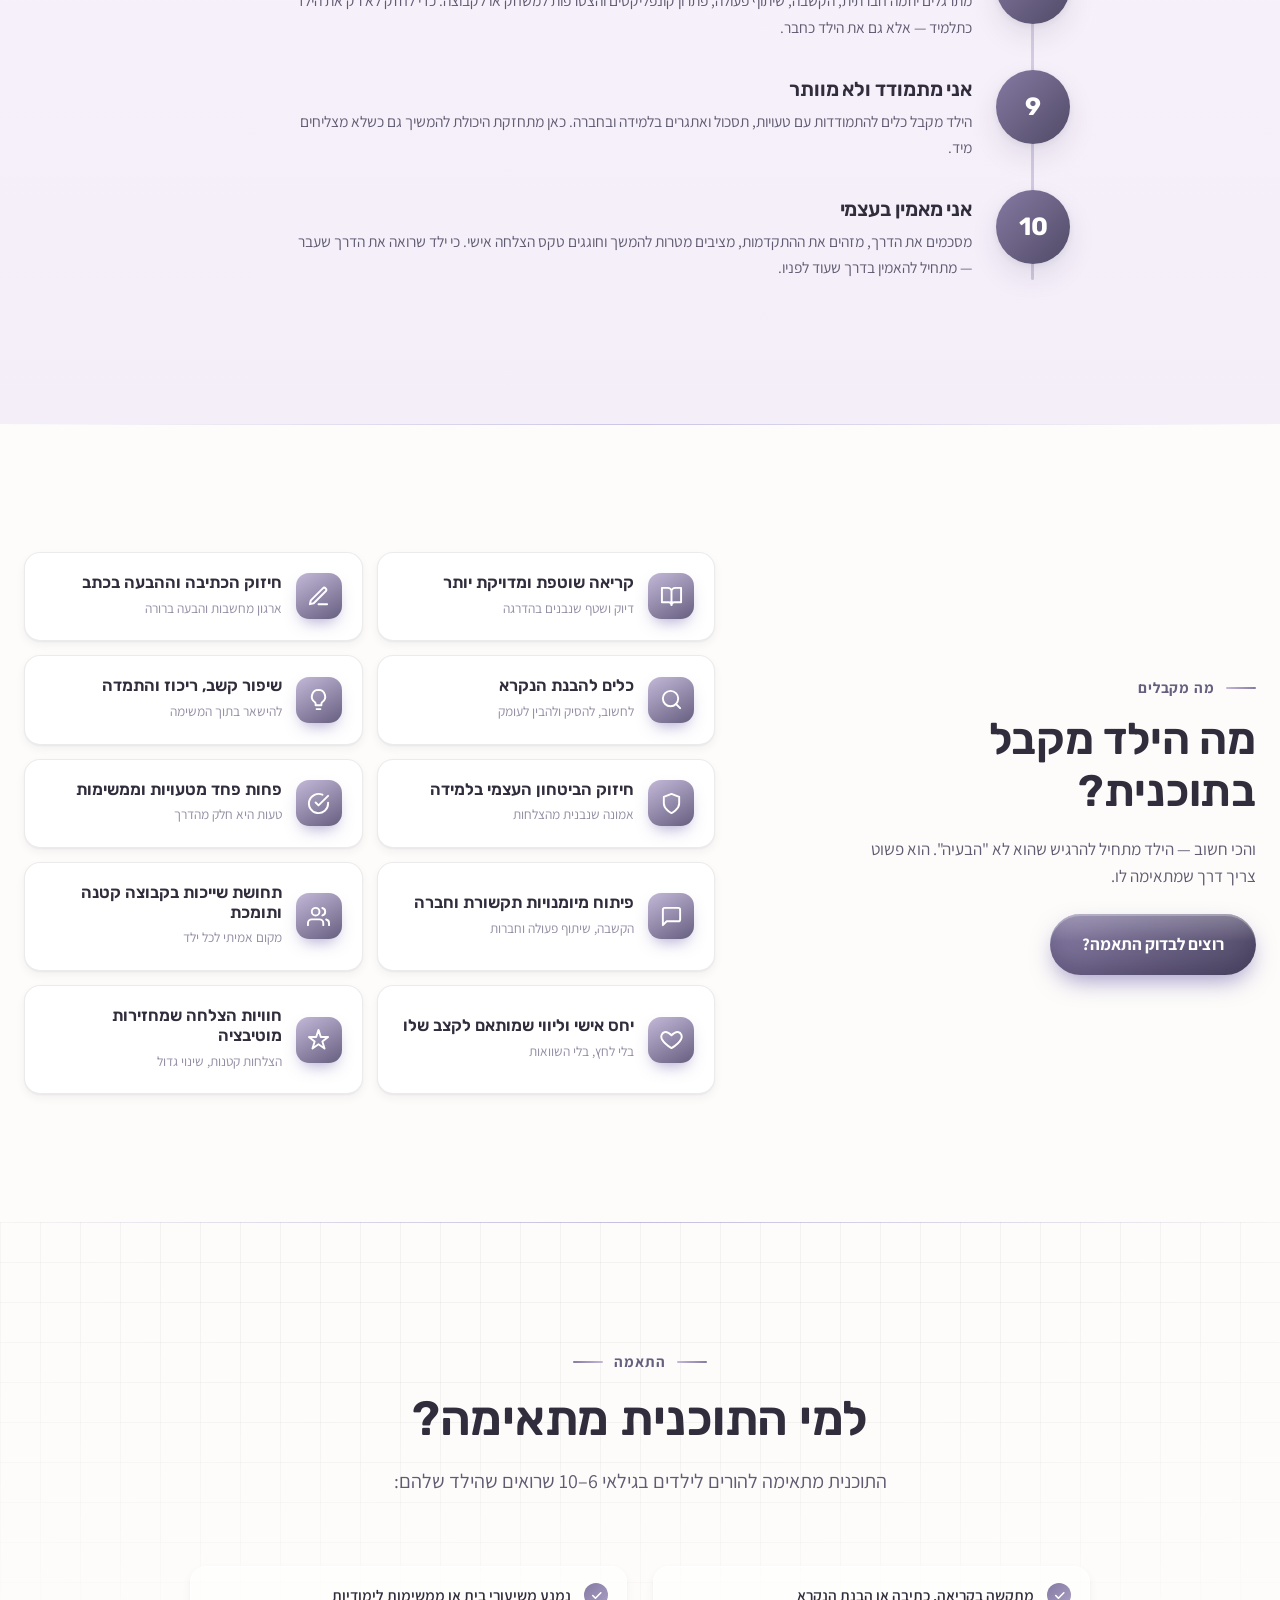
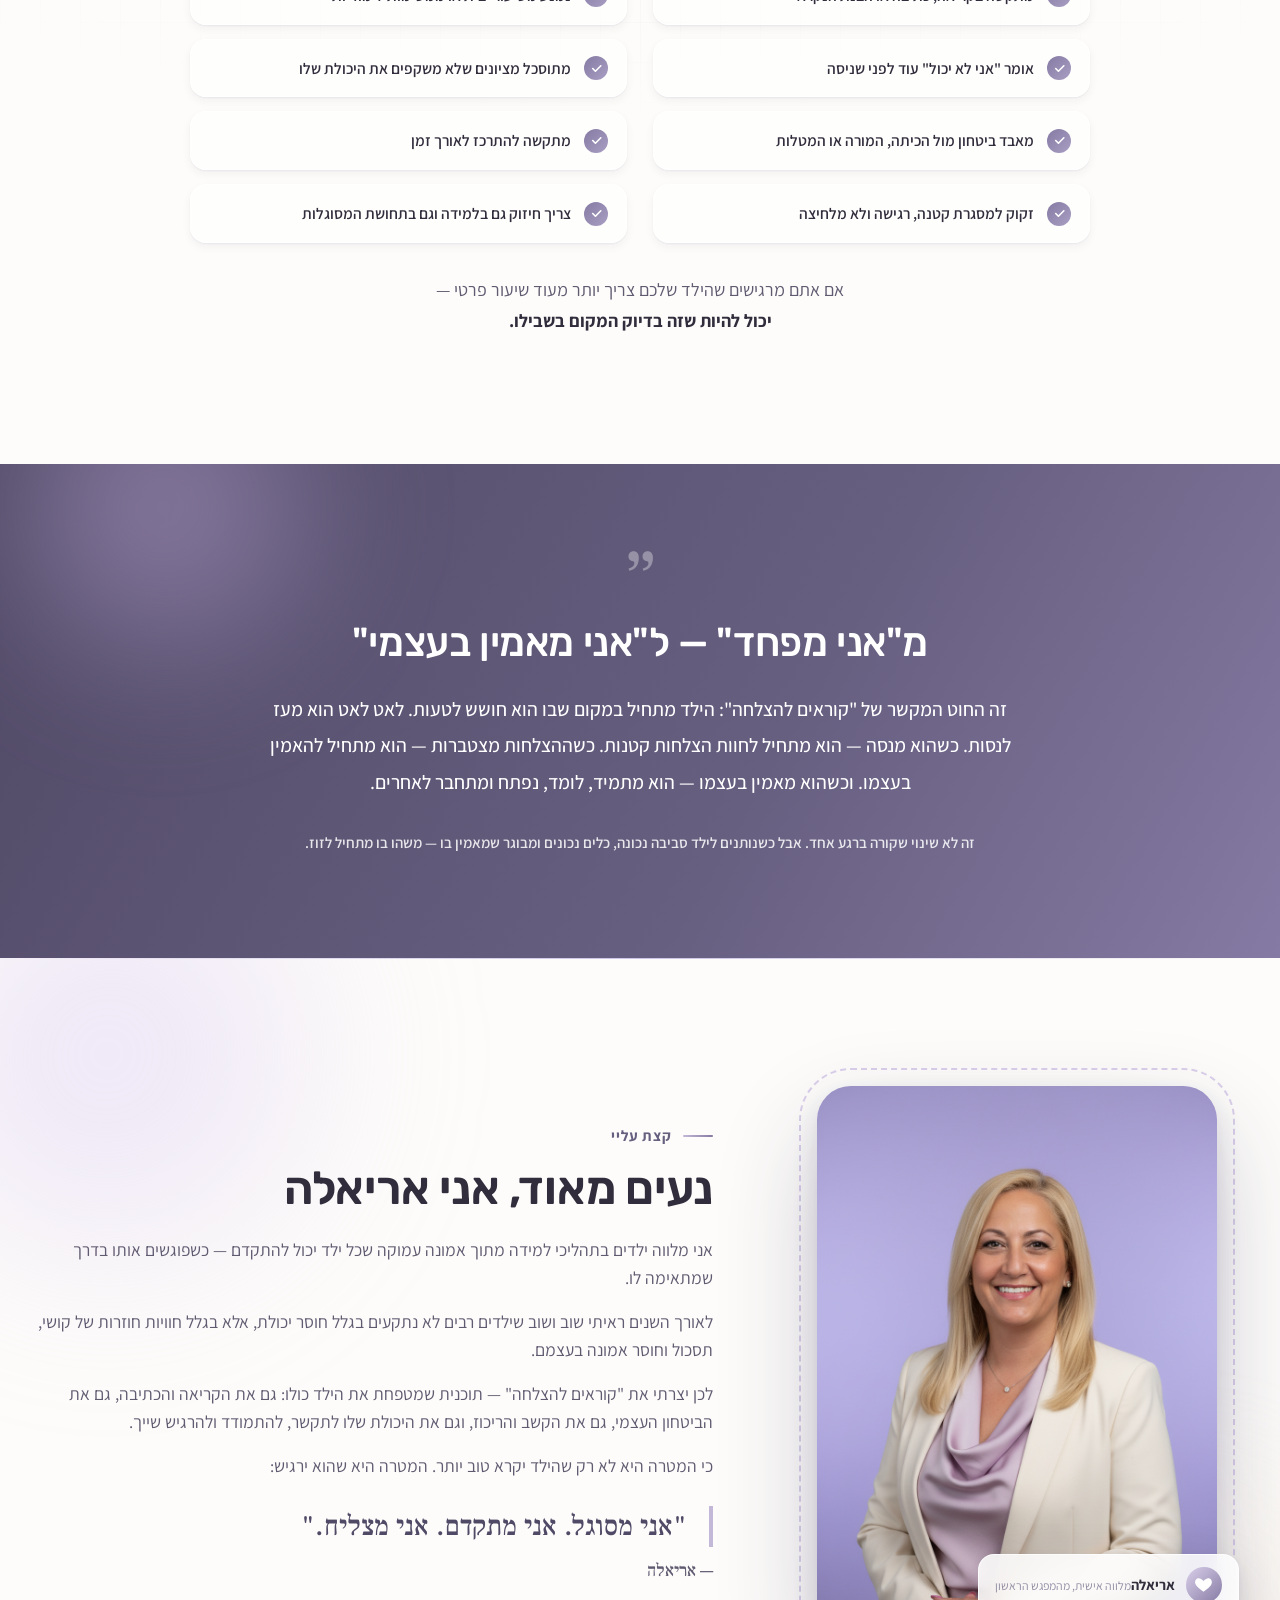
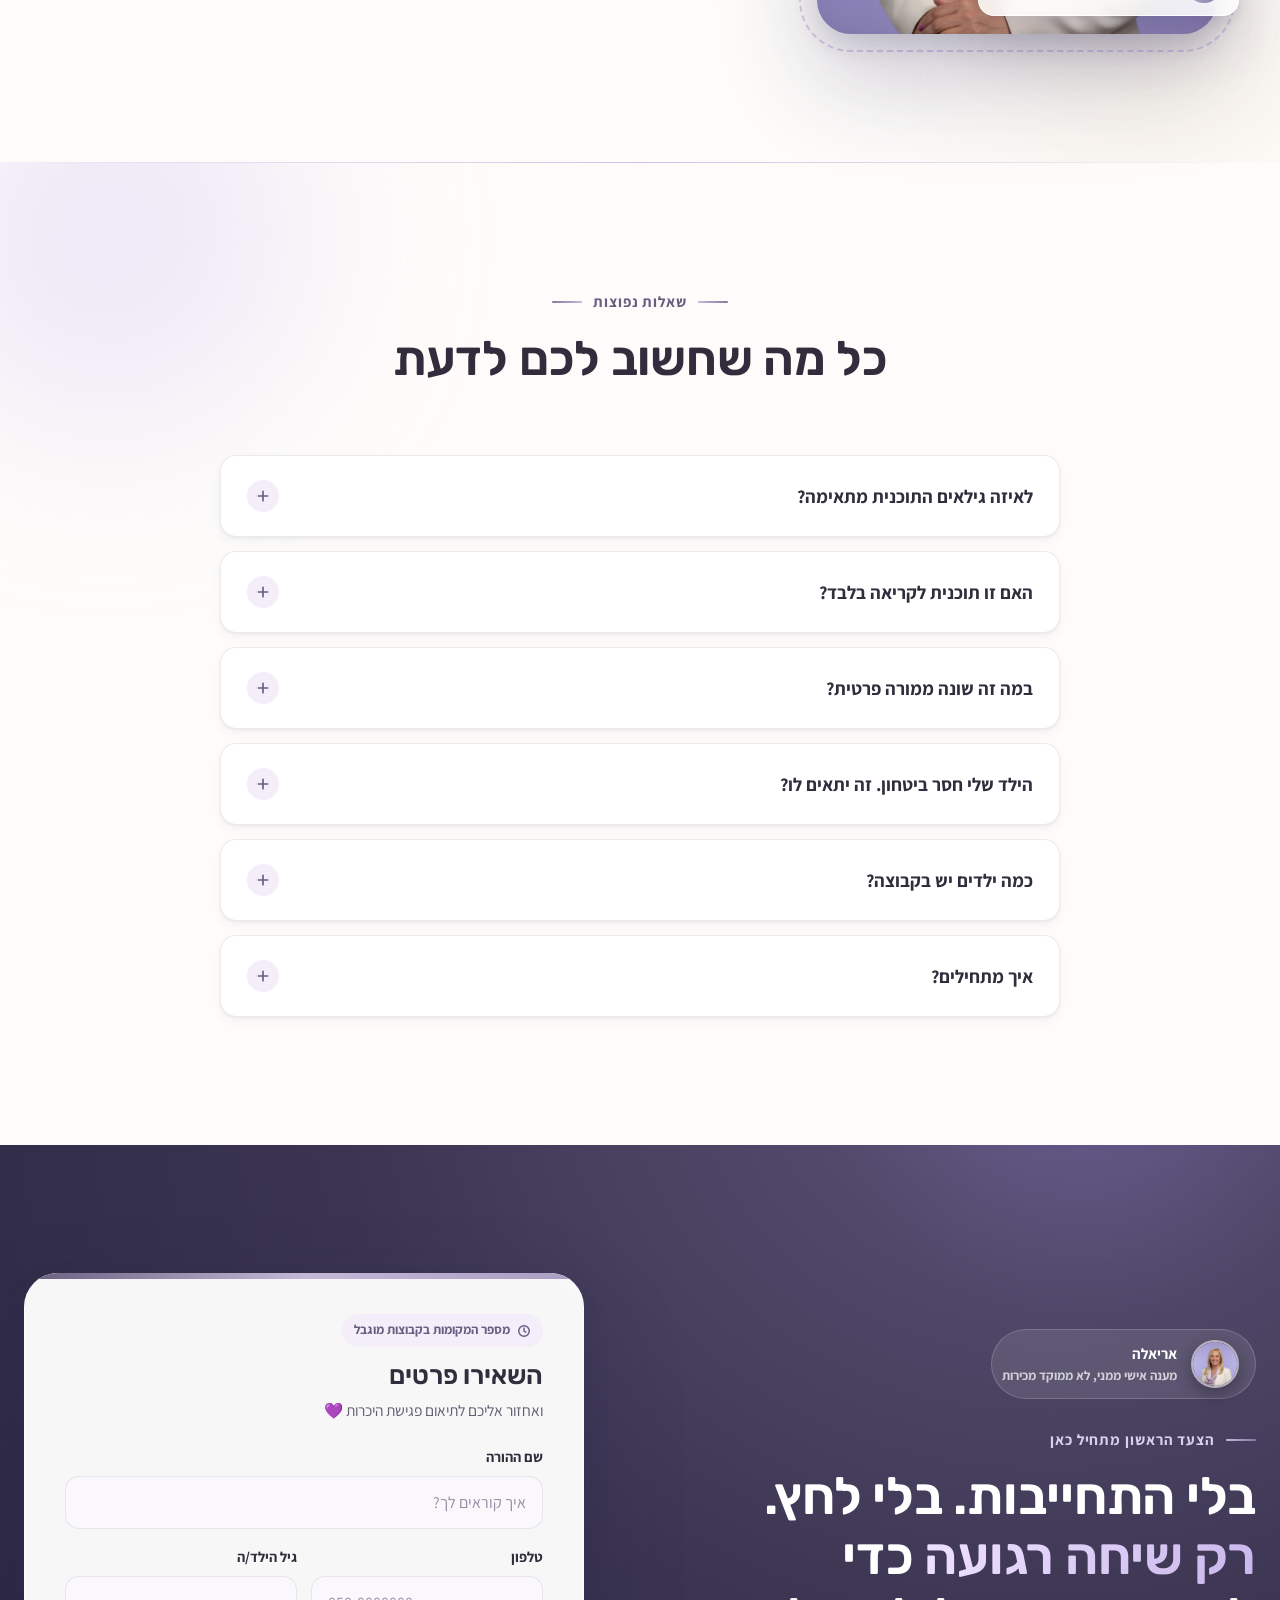
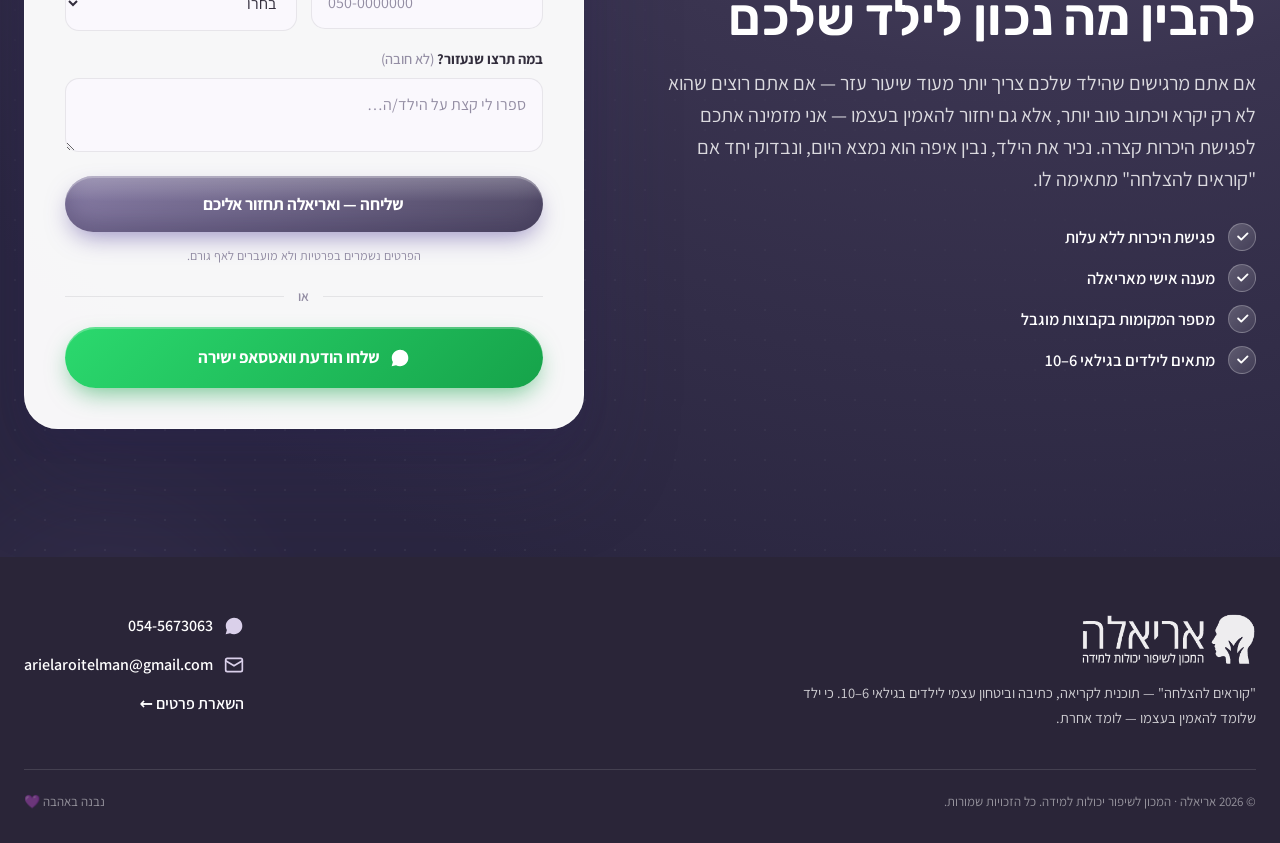
==== commit 0a6eac0f: "landing(ariela): המלצות-ההורים הועברו לראש הדף — מיד אחרי הפודקאסט (בקשת שקד 2026-08-16) Co-Authored" ====
--- a/index.html
+++ b/index.html
@@ -152,6 +152,19 @@
   </div>
 </section>
 
+<!-- ============ TESTIMONIALS — parents (built from testimonials.js) ============ -->
+<section class="section bg-soft" id="testimonials" data-screen-label="testimonials">
+  <span class="accent-top"></span>
+  <div class="wrap">
+    <div class="sec-head">
+      <div class="center-eyebrow reveal"><span class="eyebrow">💜 הורים מספרים</span></div>
+      <h2 class="reveal d1">מה ההורים מספרים</h2>
+      <p class="lead reveal d2">מילים של הורים אמיתיים — ואפשר גם לשמוע אותם בקולם.</p>
+    </div>
+    <div class="tst-grid" id="tst-grid"></div>
+  </div>
+</section>
+
 
 <!-- ============ PAIN ============ -->
 <section class="section pain-zone" data-screen-label="pain">
@@ -312,18 +325,6 @@
   </div>
 </section>
 
-<!-- ============ TESTIMONIALS — parents (built from testimonials.js) ============ -->
-<section class="section bg-soft" id="testimonials" data-screen-label="testimonials">
-  <span class="accent-top"></span>
-  <div class="wrap">
-    <div class="sec-head">
-      <div class="center-eyebrow reveal"><span class="eyebrow">💜 הורים מספרים</span></div>
-      <h2 class="reveal d1">מה ההורים מספרים</h2>
-      <p class="lead reveal d2">מילים של הורים אמיתיים — ואפשר גם לשמוע אותם בקולם.</p>
-    </div>
-    <div class="tst-grid" id="tst-grid"></div>
-  </div>
-</section>
 
 <!-- ============ QUOTE BAND — the thread ============ -->
 <section class="quote-band" id="thread" data-screen-label="quote-band">
--- a/styles2.css
+++ b/styles2.css
@@ -830,3 +830,16 @@
   .tst-nav{display:none}
   .tst-track .tst-card{flex-basis:88%}
 }
+
+/* ===== פודקאסט תמיד-פעיל — כפתור-קול (10/08/2026) ===== */
+.pod-sound-wrap{text-align:center;margin:8px 0 2px}
+.pod-sound{display:inline-flex;align-items:center;gap:8px;padding:11px 24px;
+  border:0;border-radius:999px;cursor:pointer;font-weight:700;font-size:15.5px;font-family:inherit;
+  color:#fff;background:linear-gradient(135deg,var(--purple-600),var(--purple-800));
+  box-shadow:0 8px 22px rgba(51,45,71,.25);
+  transition:transform .2s var(--ease);animation:podPulse 2.4s ease-in-out infinite}
+.pod-sound:hover{transform:translateY(-2px)}
+.pod-sound[hidden]{display:none}
+@keyframes podPulse{0%,100%{box-shadow:0 8px 22px rgba(51,45,71,.25)}
+  50%{box-shadow:0 10px 32px rgba(133,122,163,.55)}}
+@media (prefers-reduced-motion: reduce){.pod-sound{animation:none}}
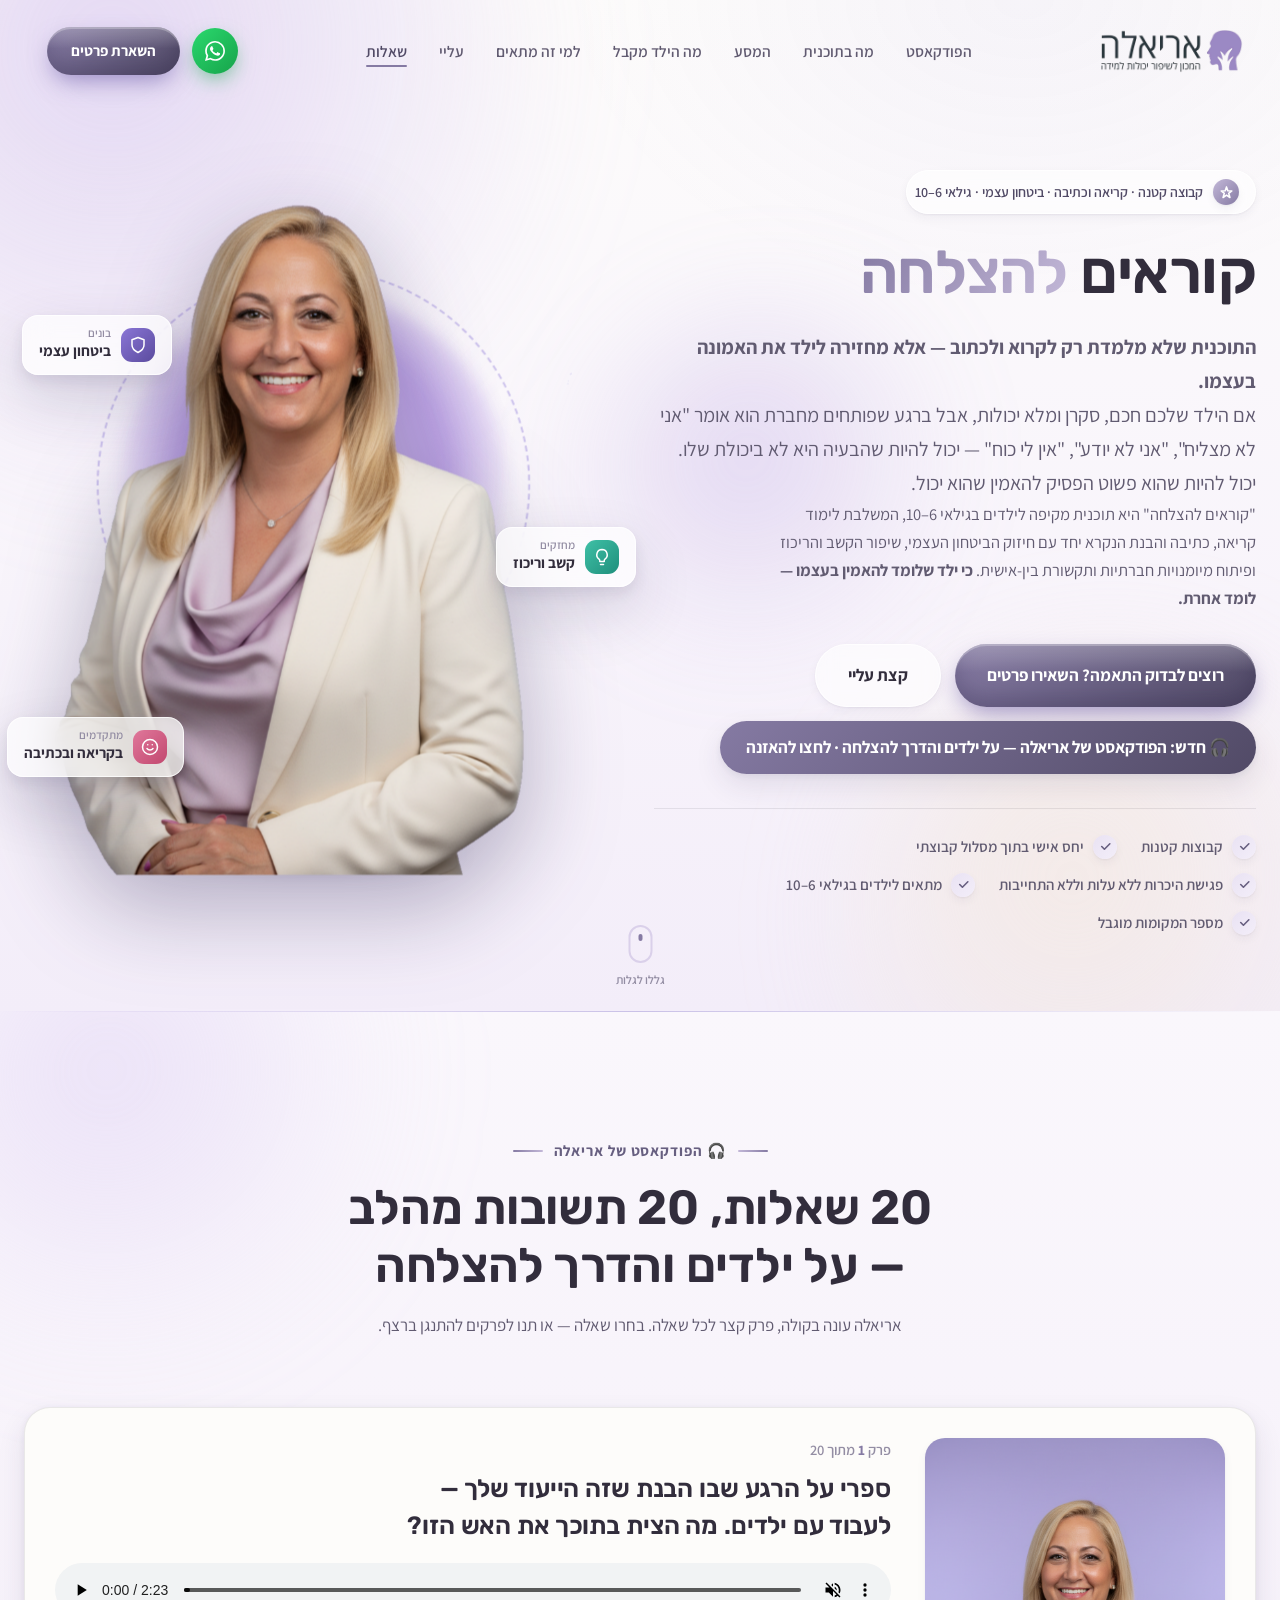
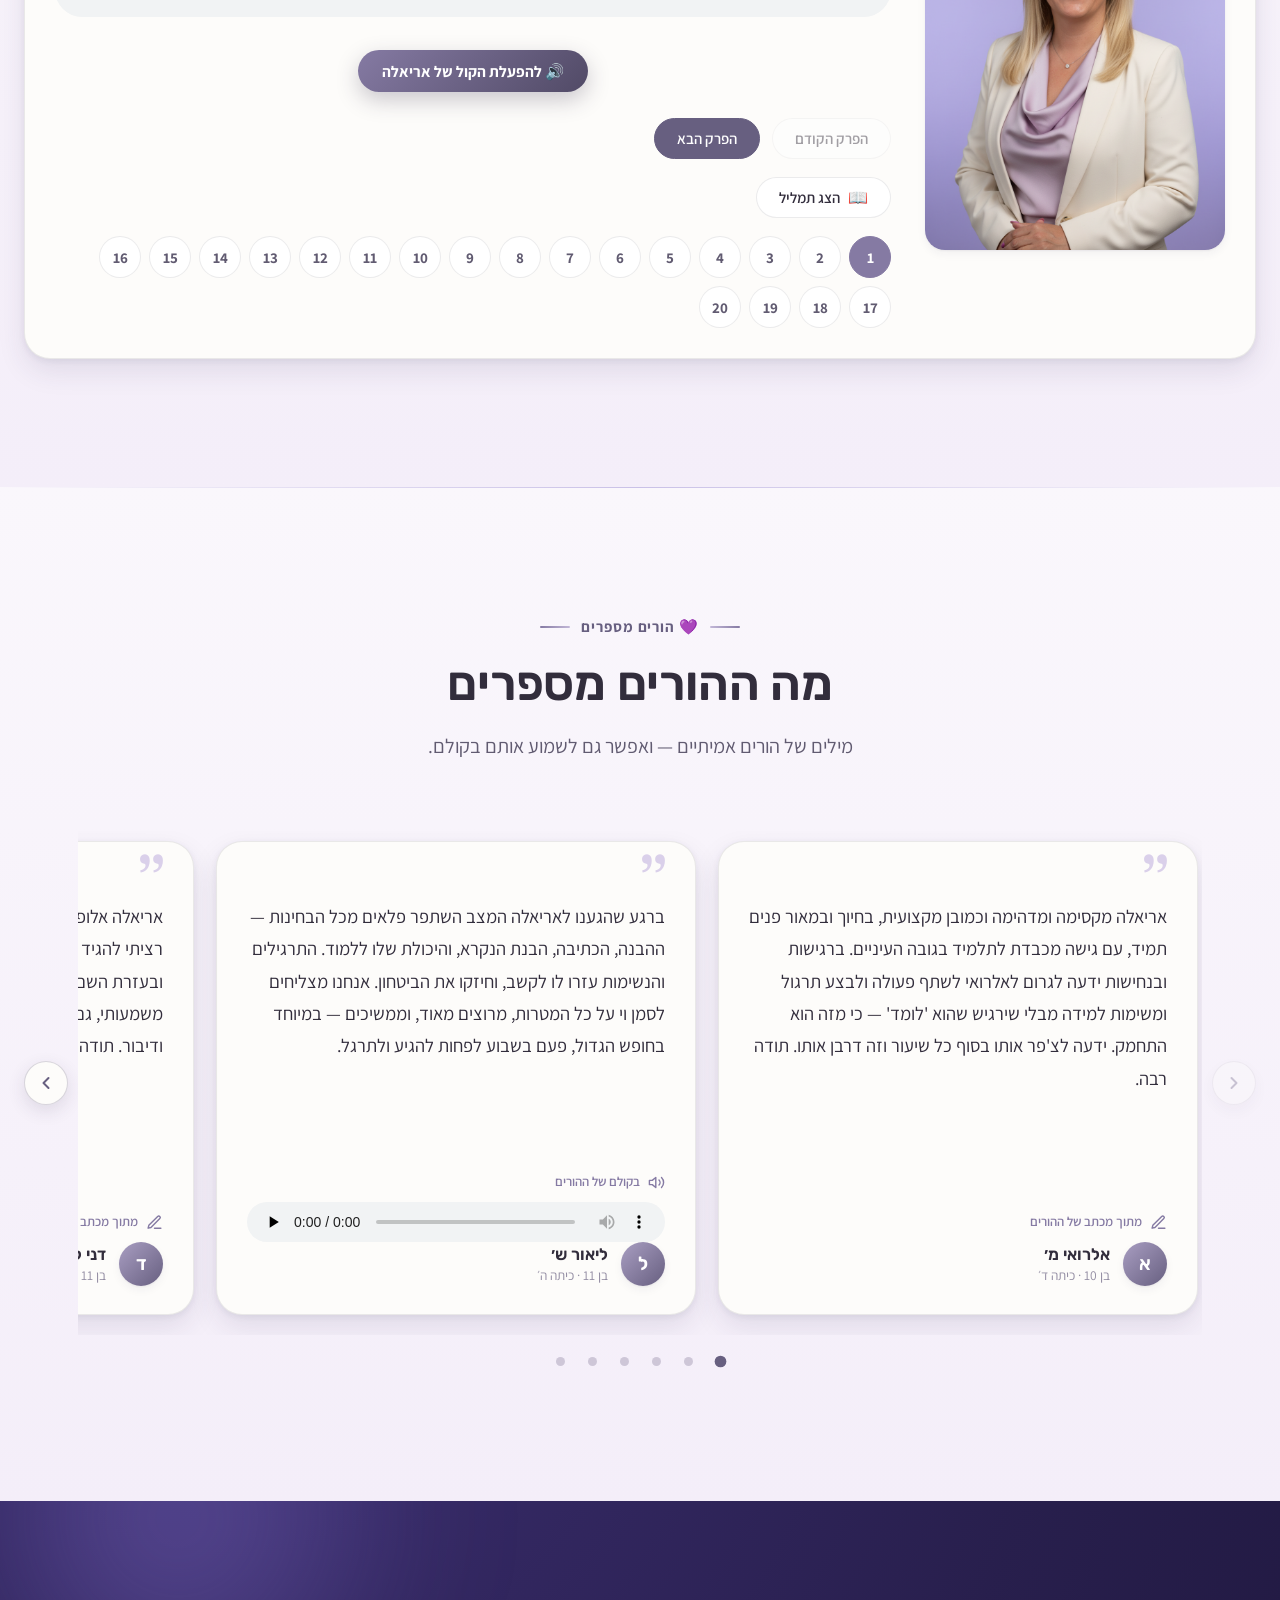
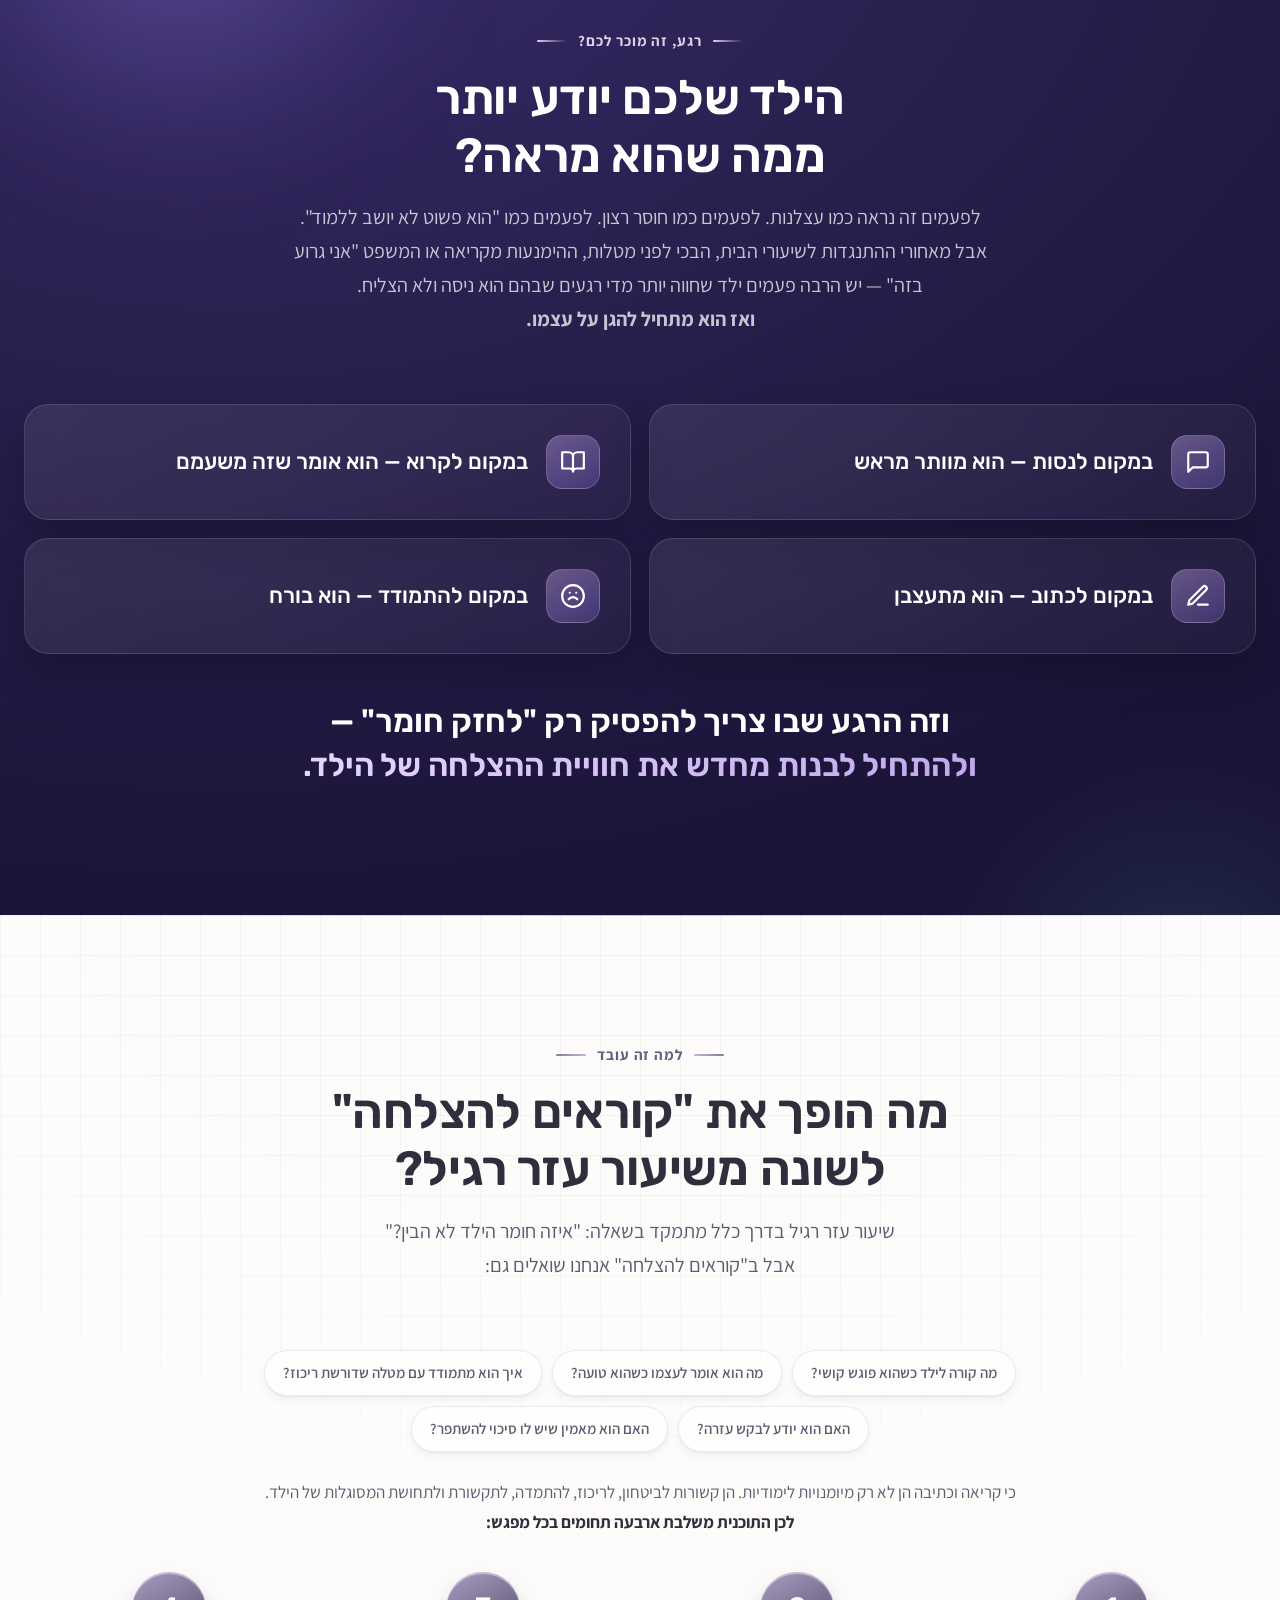
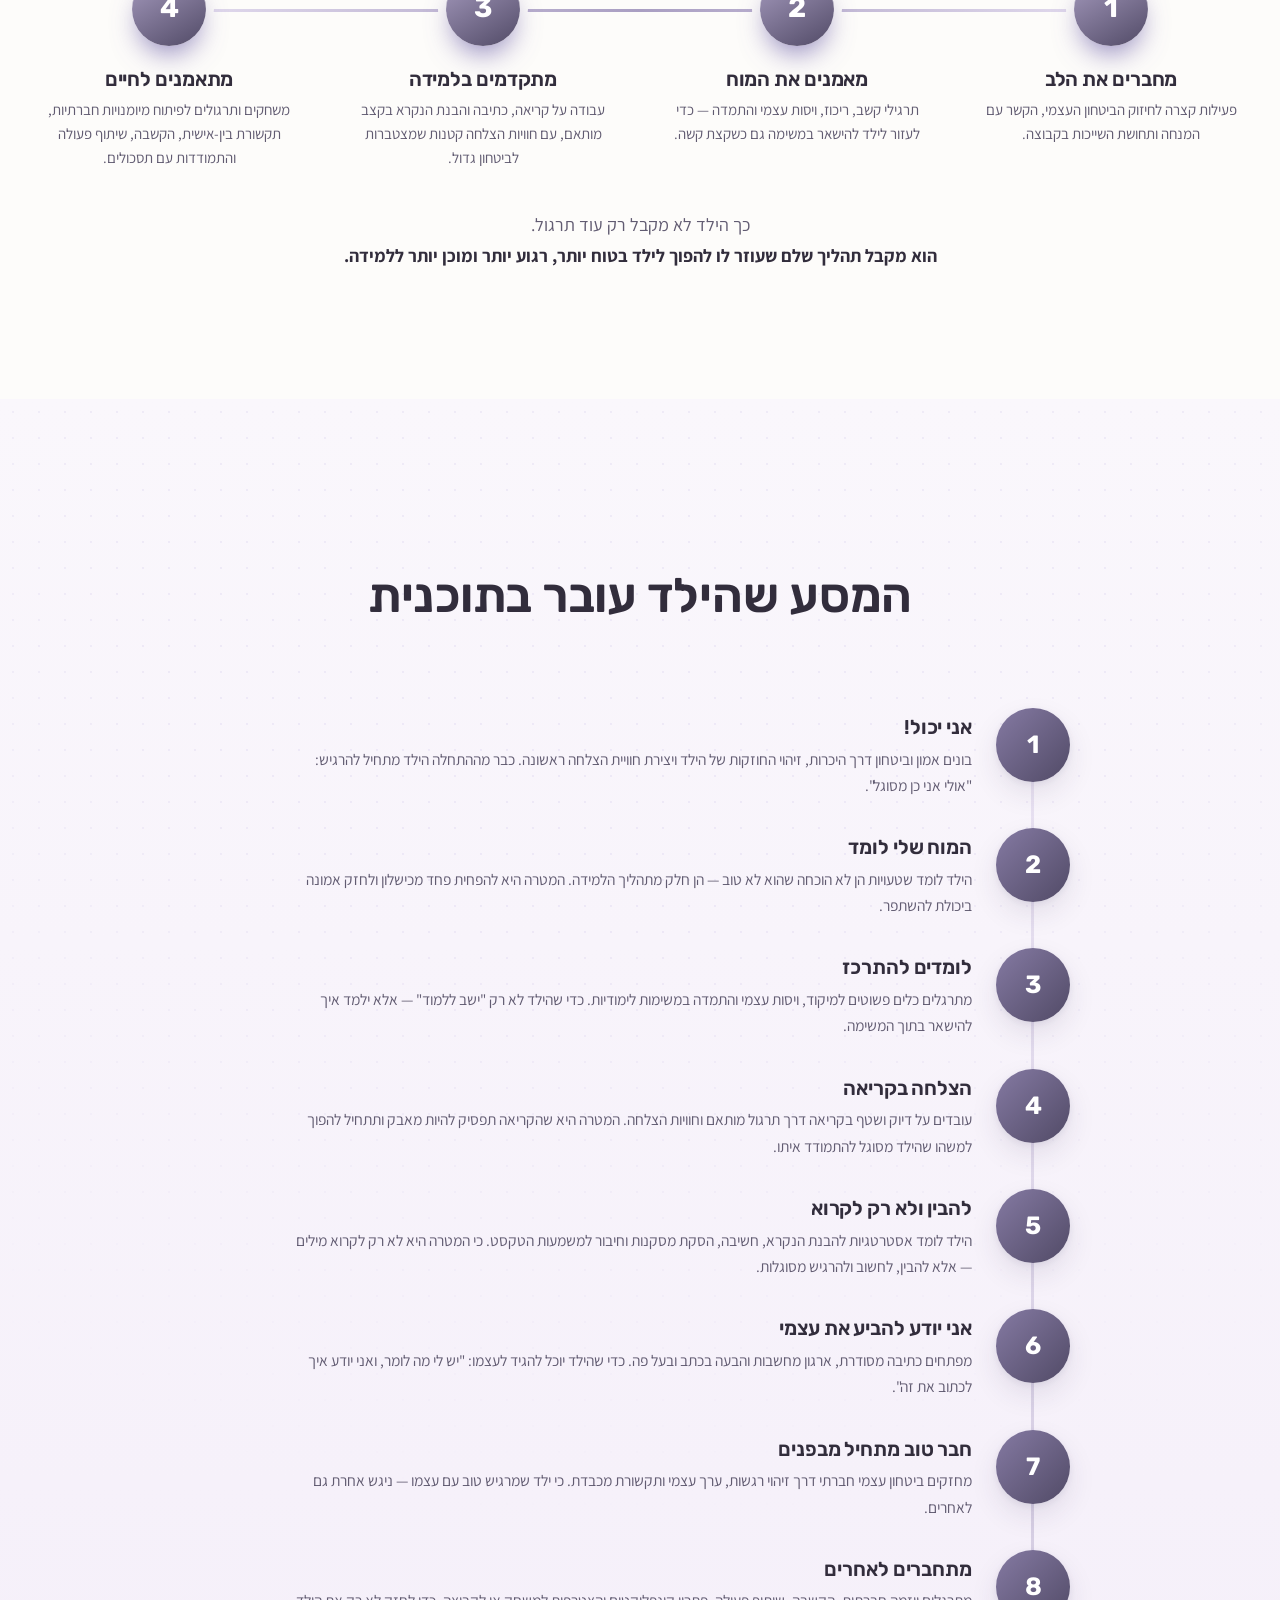
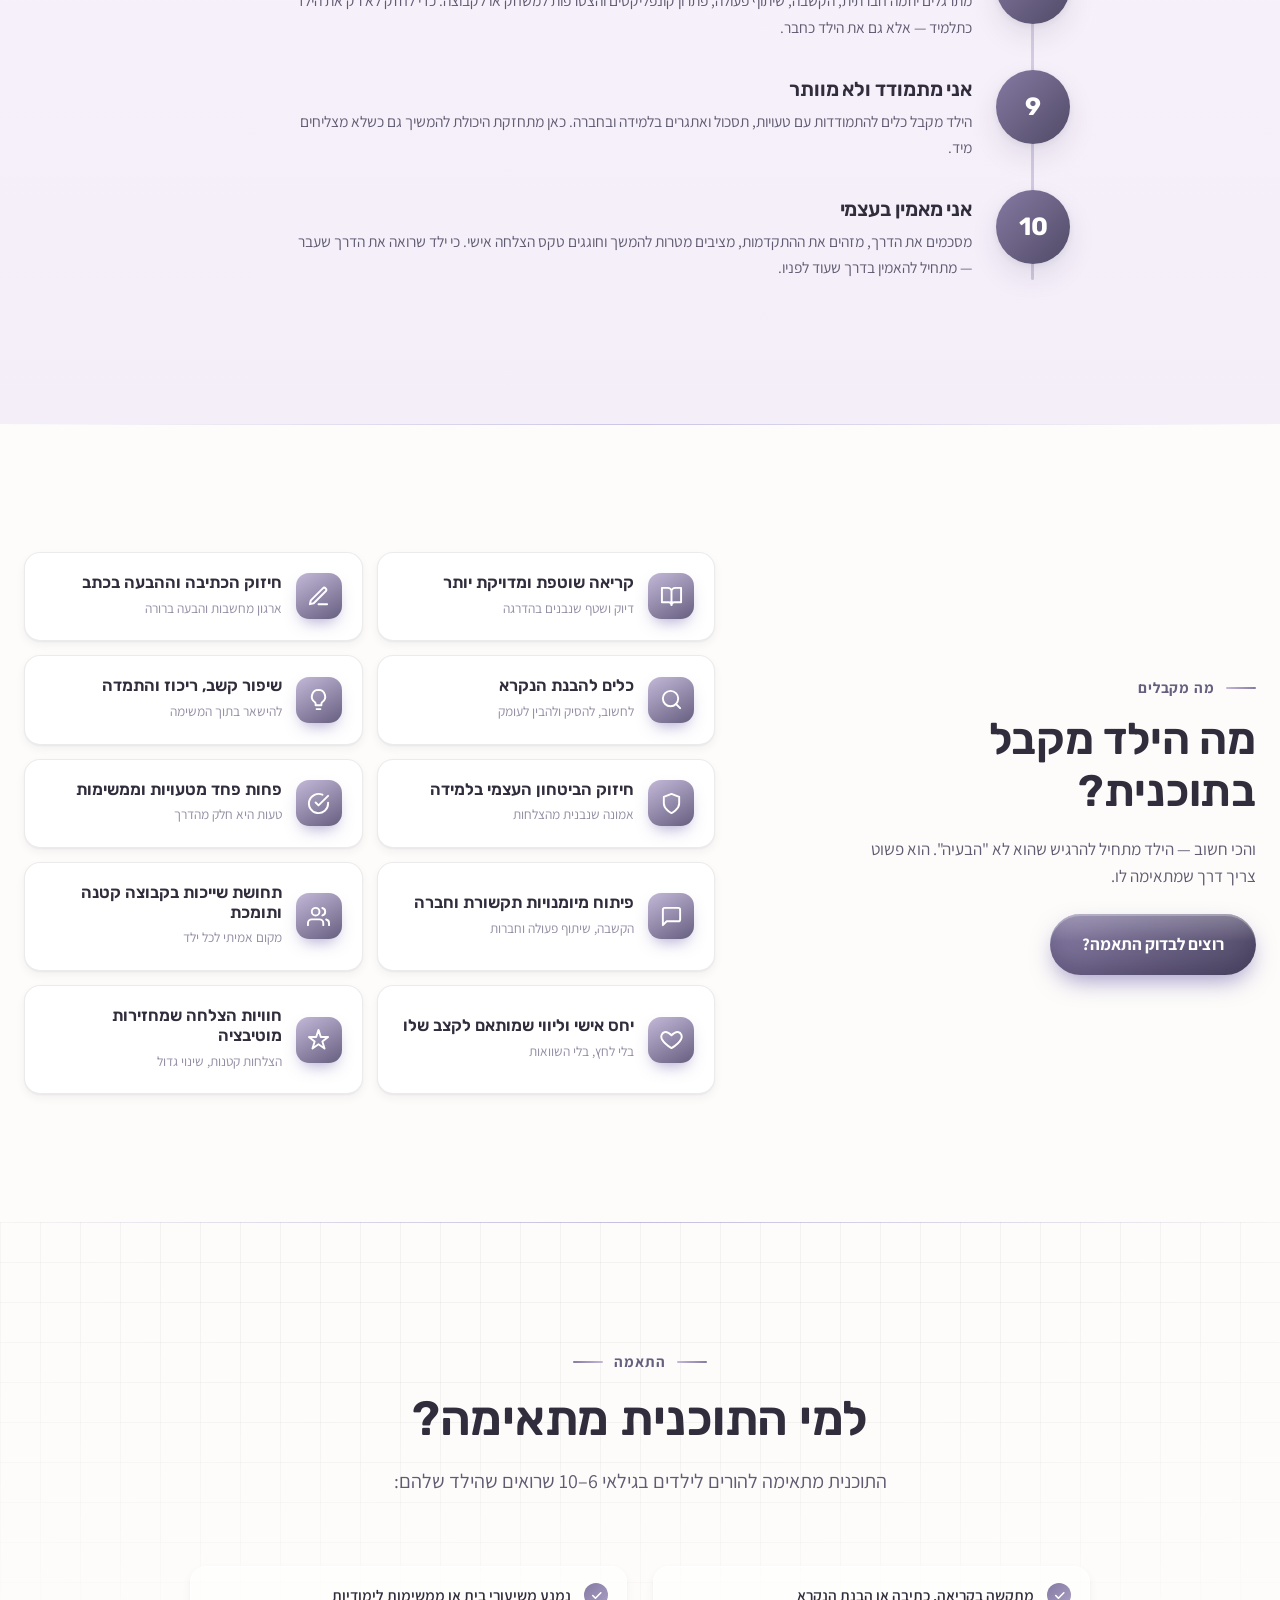
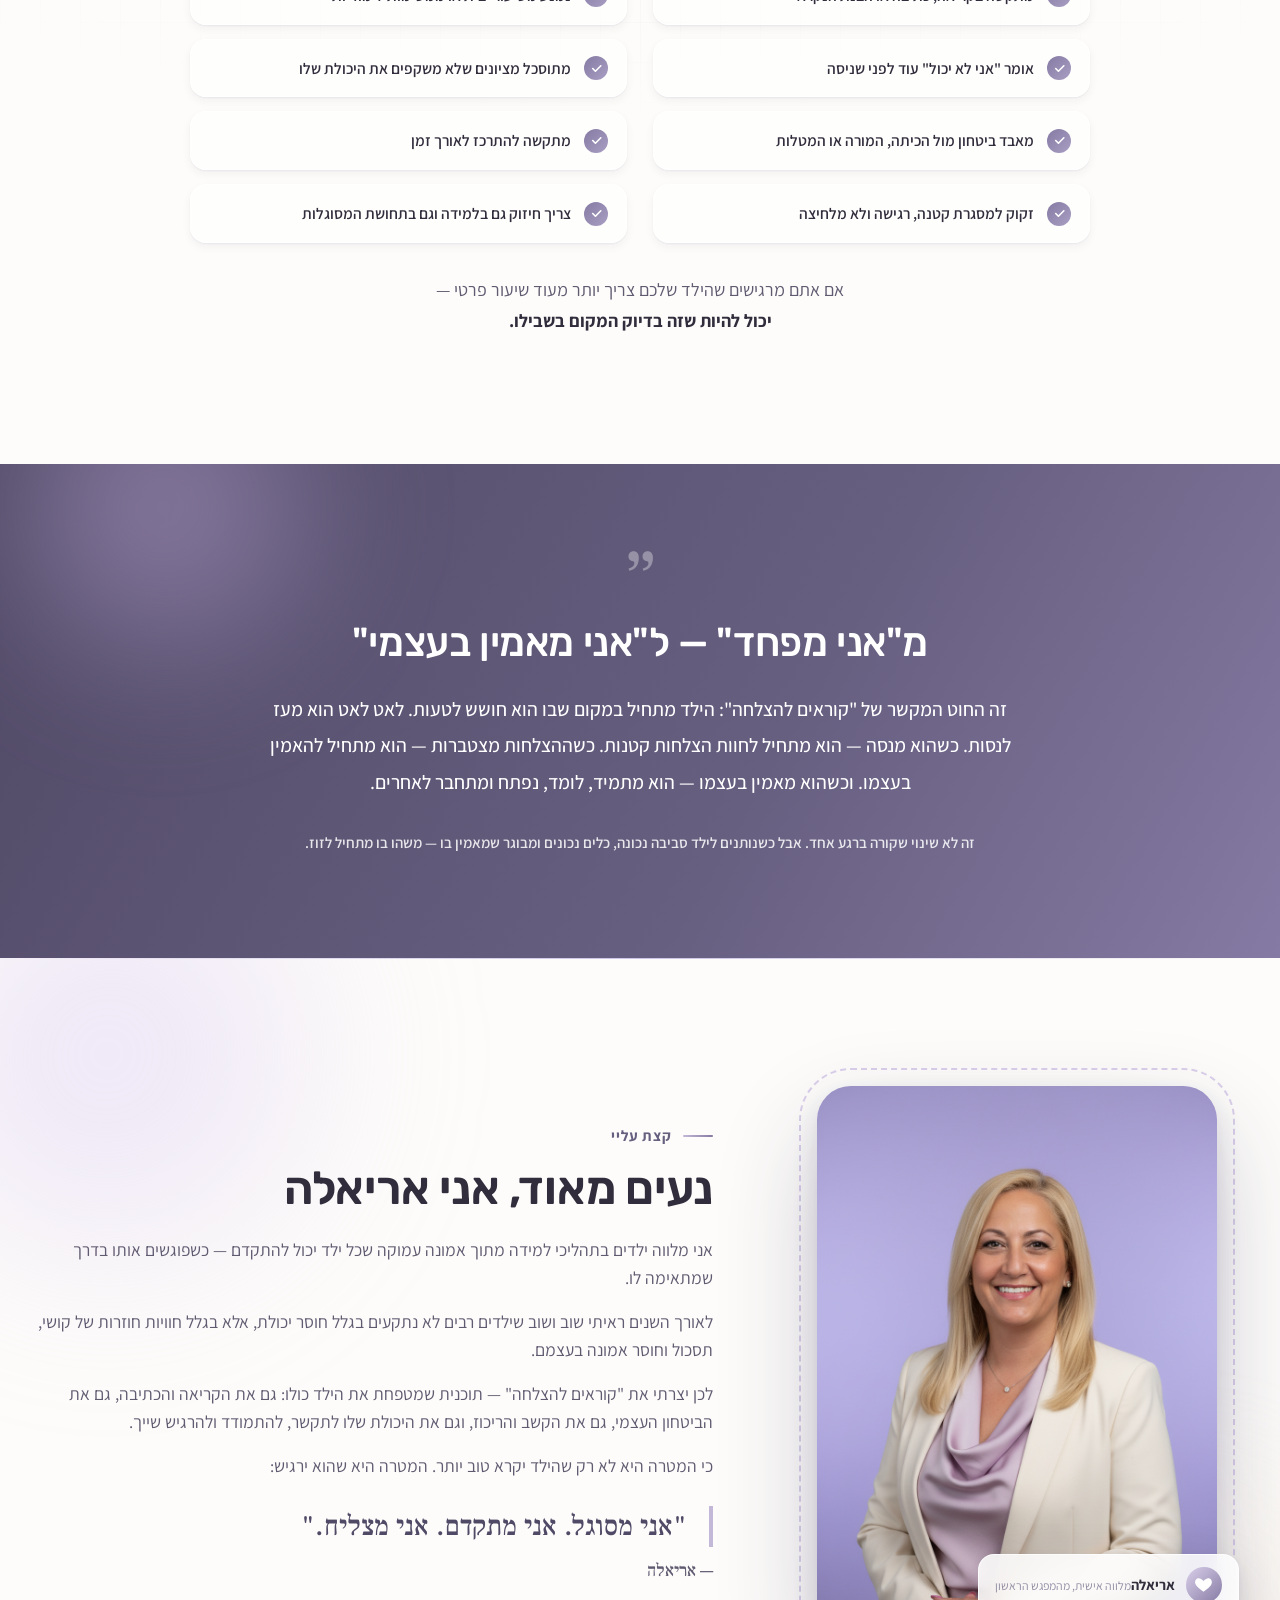
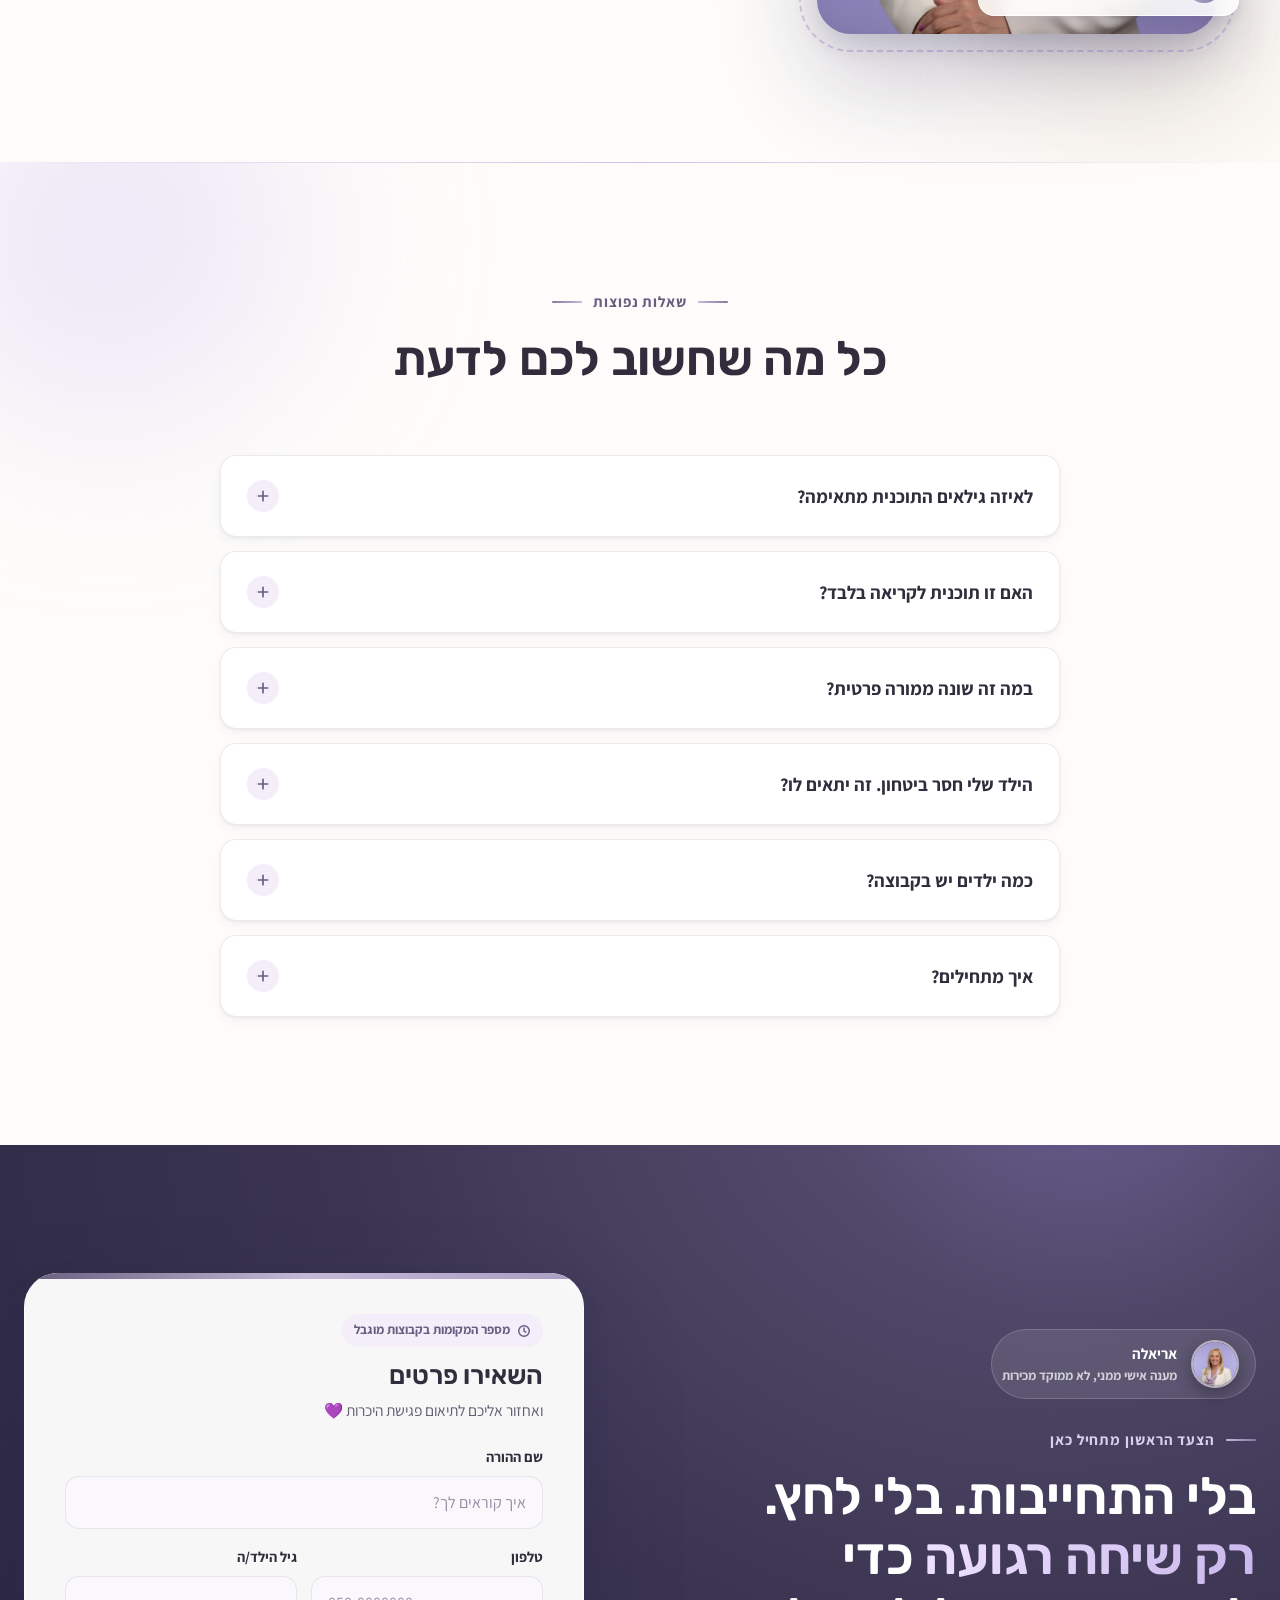
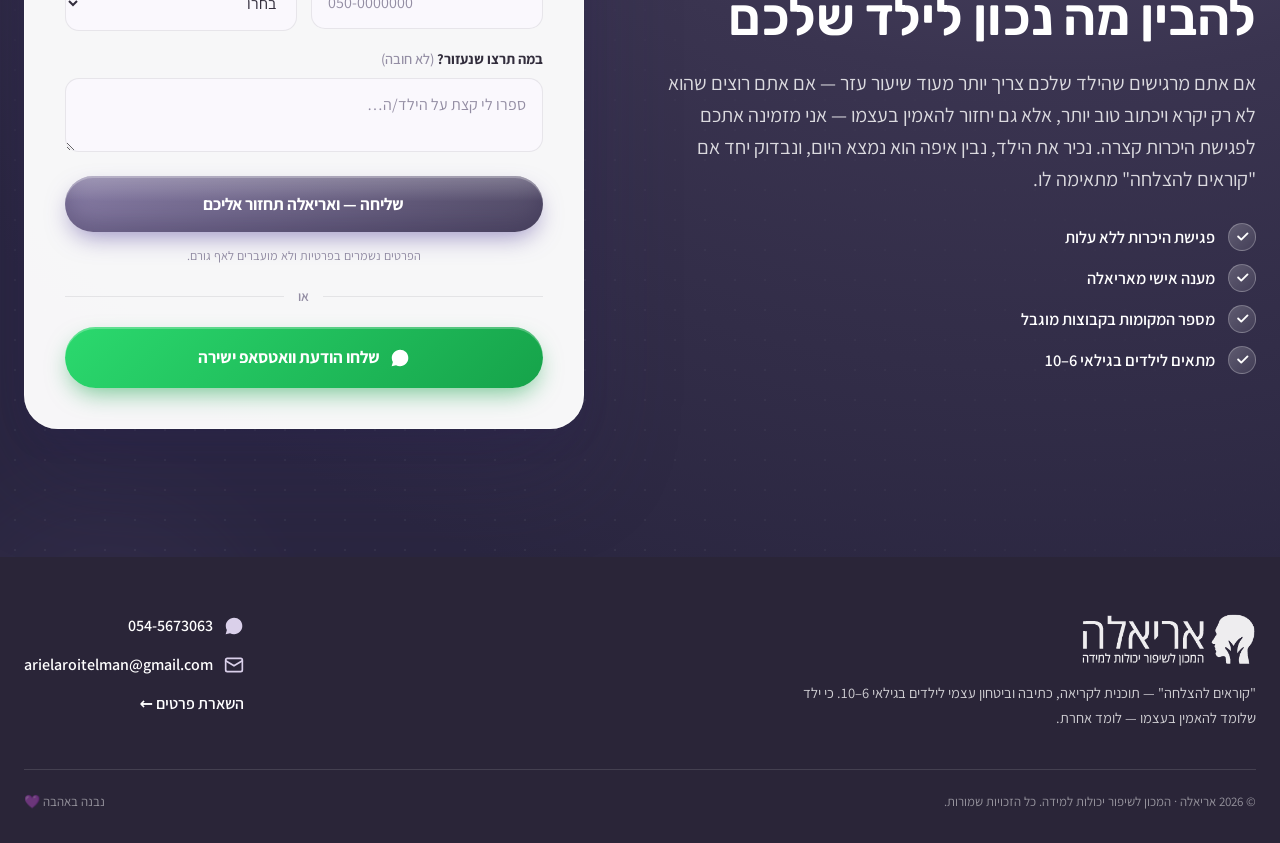
==== commit 1d7beb69: "landing(ariela): הדלקת פיקסל-מטא 727358185068435 — thanks=PageView+Lead משוער, index=PageView בלבד (" ====
--- a/index.html
+++ b/index.html
@@ -676,5 +676,22 @@
 <script src="testimonials.js"></script>
 <script src="app2.js"></script>
 <script src="ariela-notes.js" defer></script>
+<!-- ====== Meta Pixel — PageView בלבד בדף הראשי ====== -->
+<script>
+(function(){
+  var id = '727358185068435';
+  !function(f,b,e,v,n,t,s){if(f.fbq)return;n=f.fbq=function(){n.callMethod?
+  n.callMethod.apply(n,arguments):n.queue.push(arguments)};
+  if(!f._fbq)f._fbq=n;n.push=n;n.loaded=!0;n.version='2.0';
+  n.queue=[];t=b.createElement(e);t.async=!0;
+  t.src=v;s=b.getElementsByTagName(e)[0];
+  s.parentNode.insertBefore(t,s)}(window,document,'script',
+  'https://connect.facebook.net/en_US/fbevents.js');
+  fbq('init', id);
+  fbq('track', 'PageView');
+})();
+</script>
+<noscript><img height="1" width="1" style="display:none"
+  src="https://www.facebook.com/tr?id=727358185068435&ev=PageView&noscript=1"/></noscript>
 </body>
 </html>
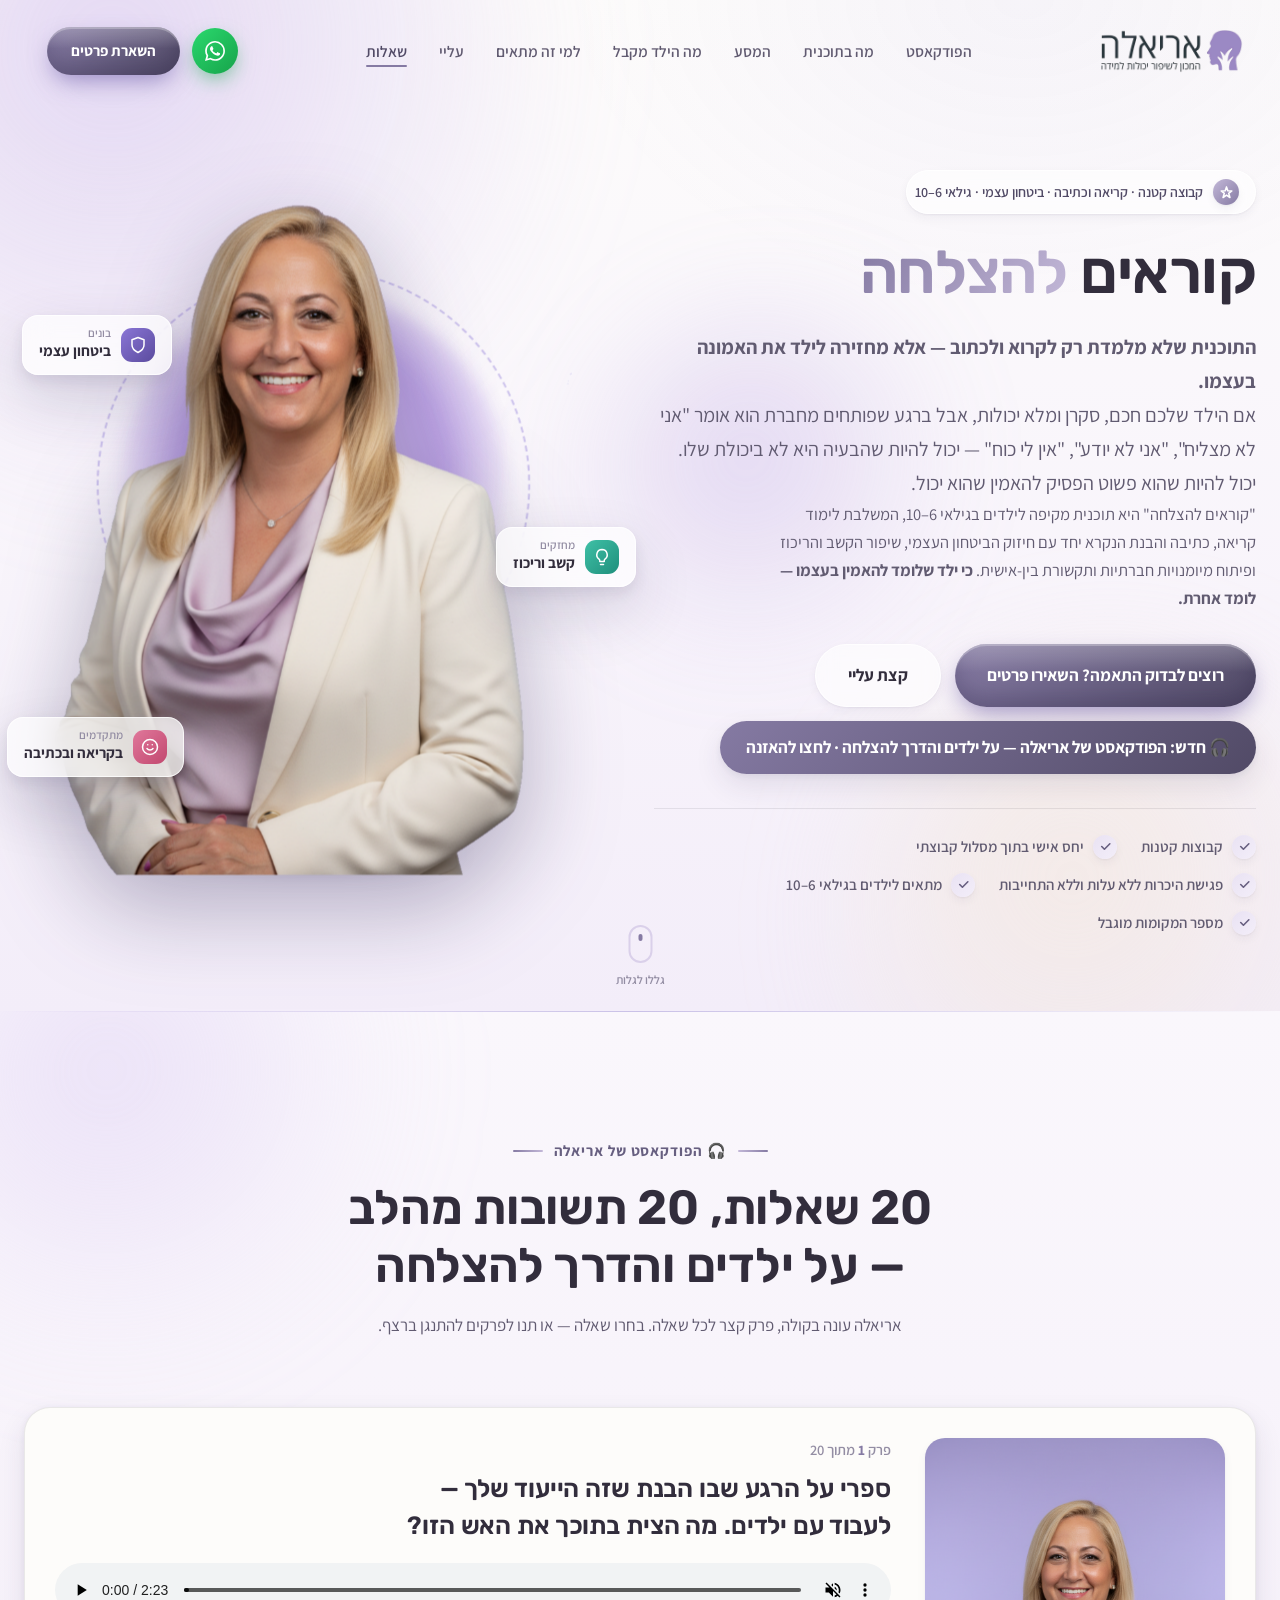
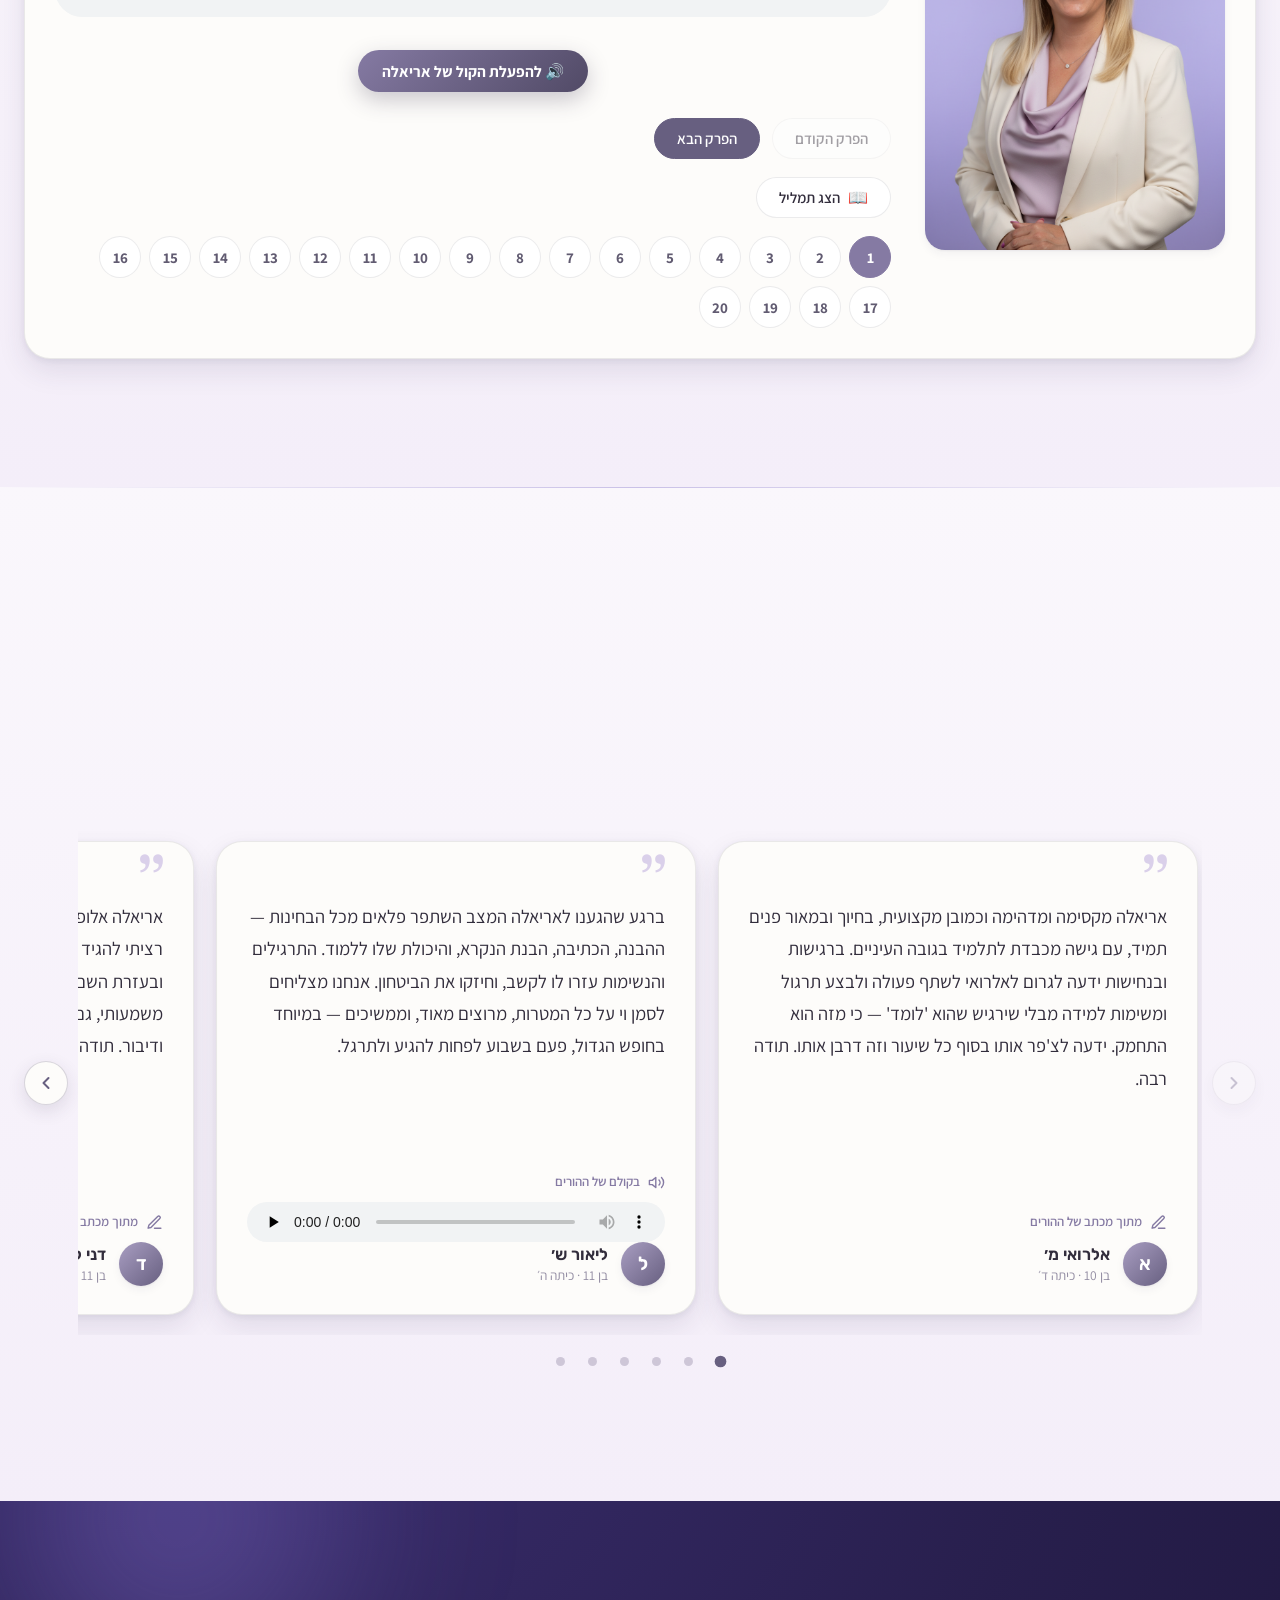
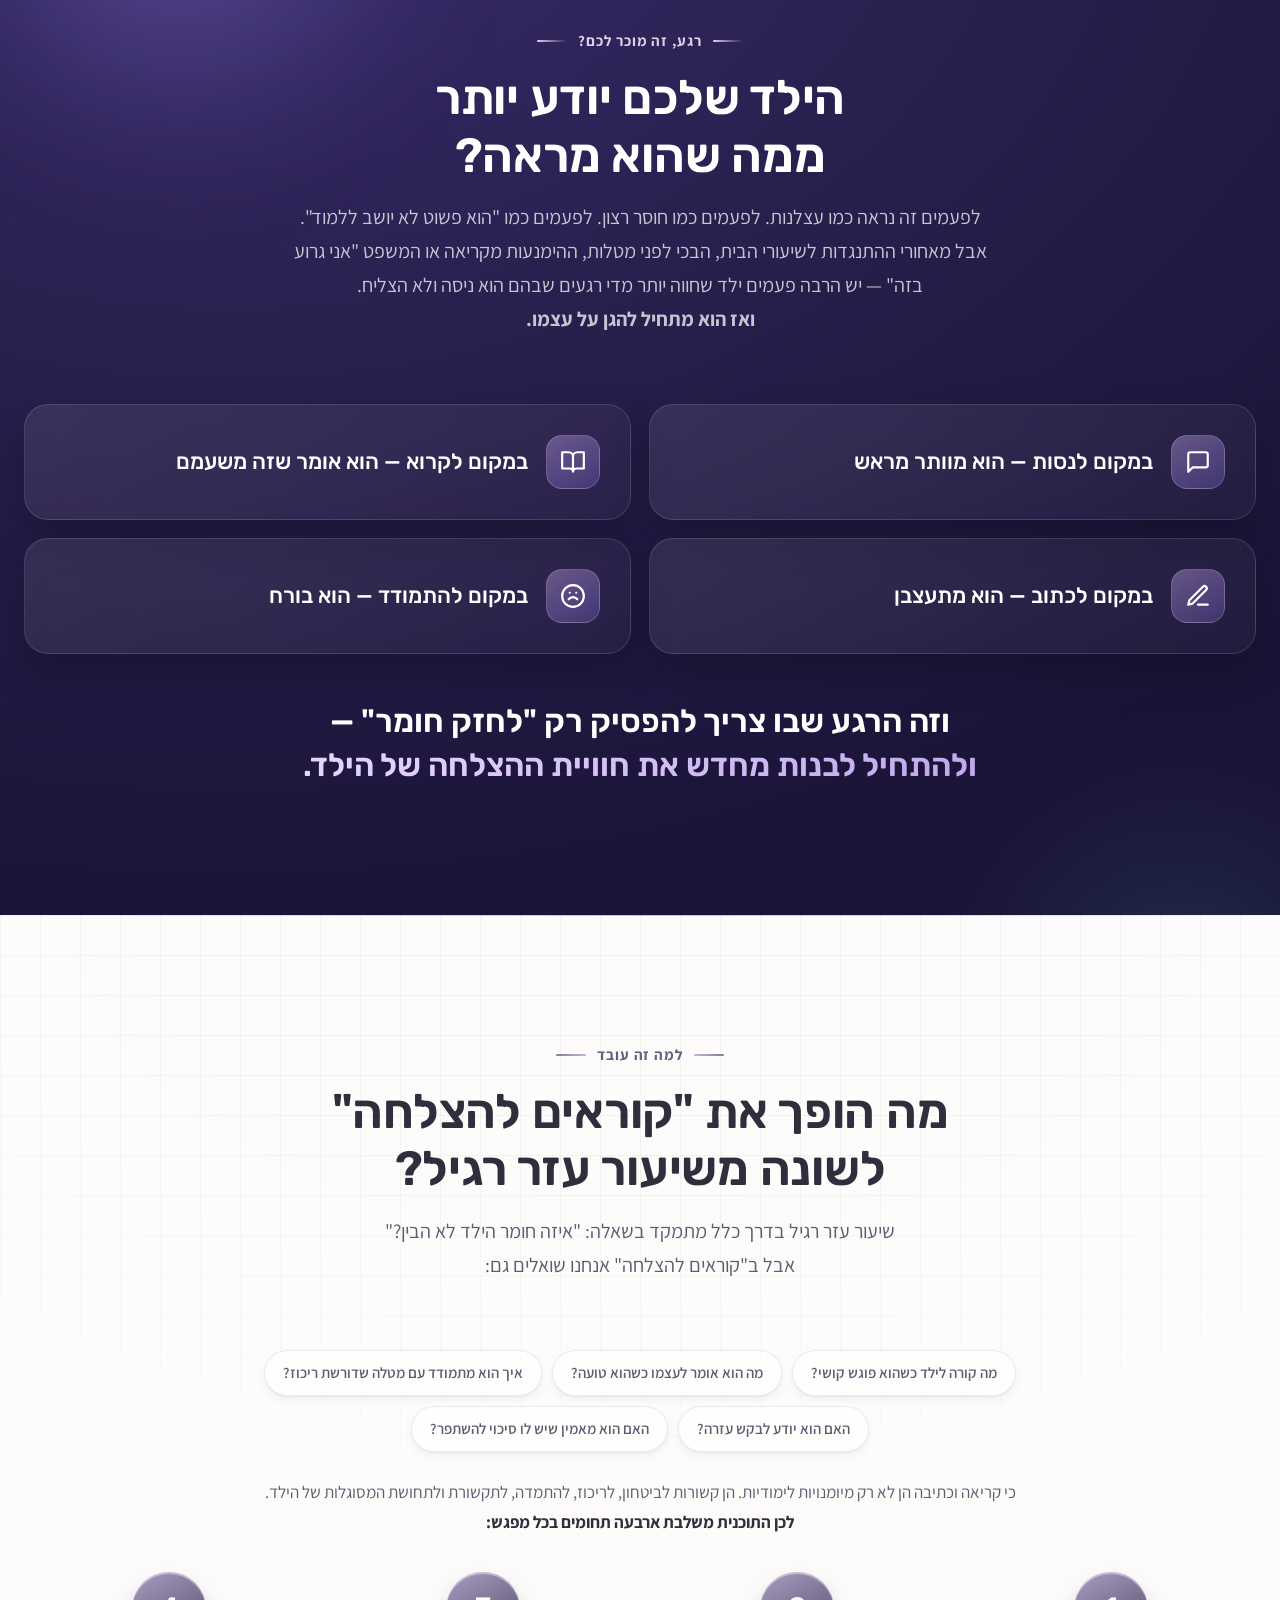
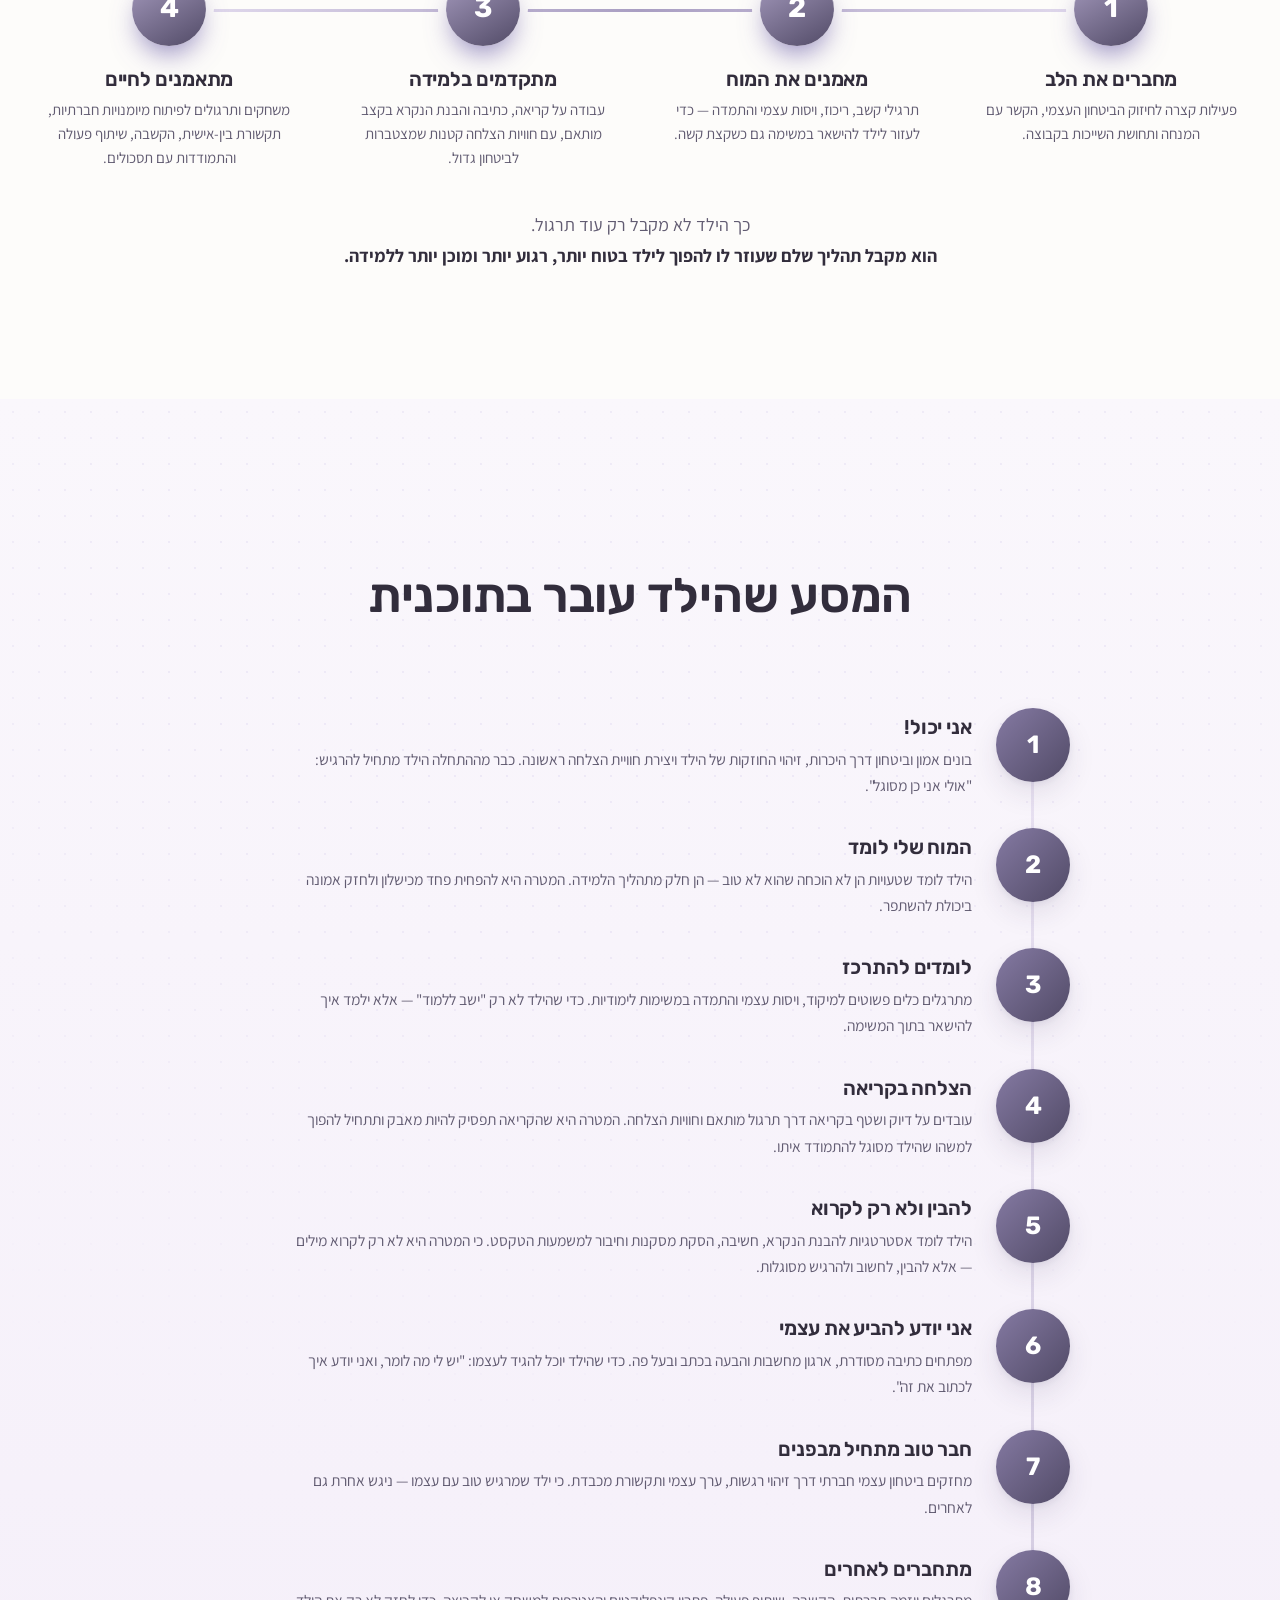
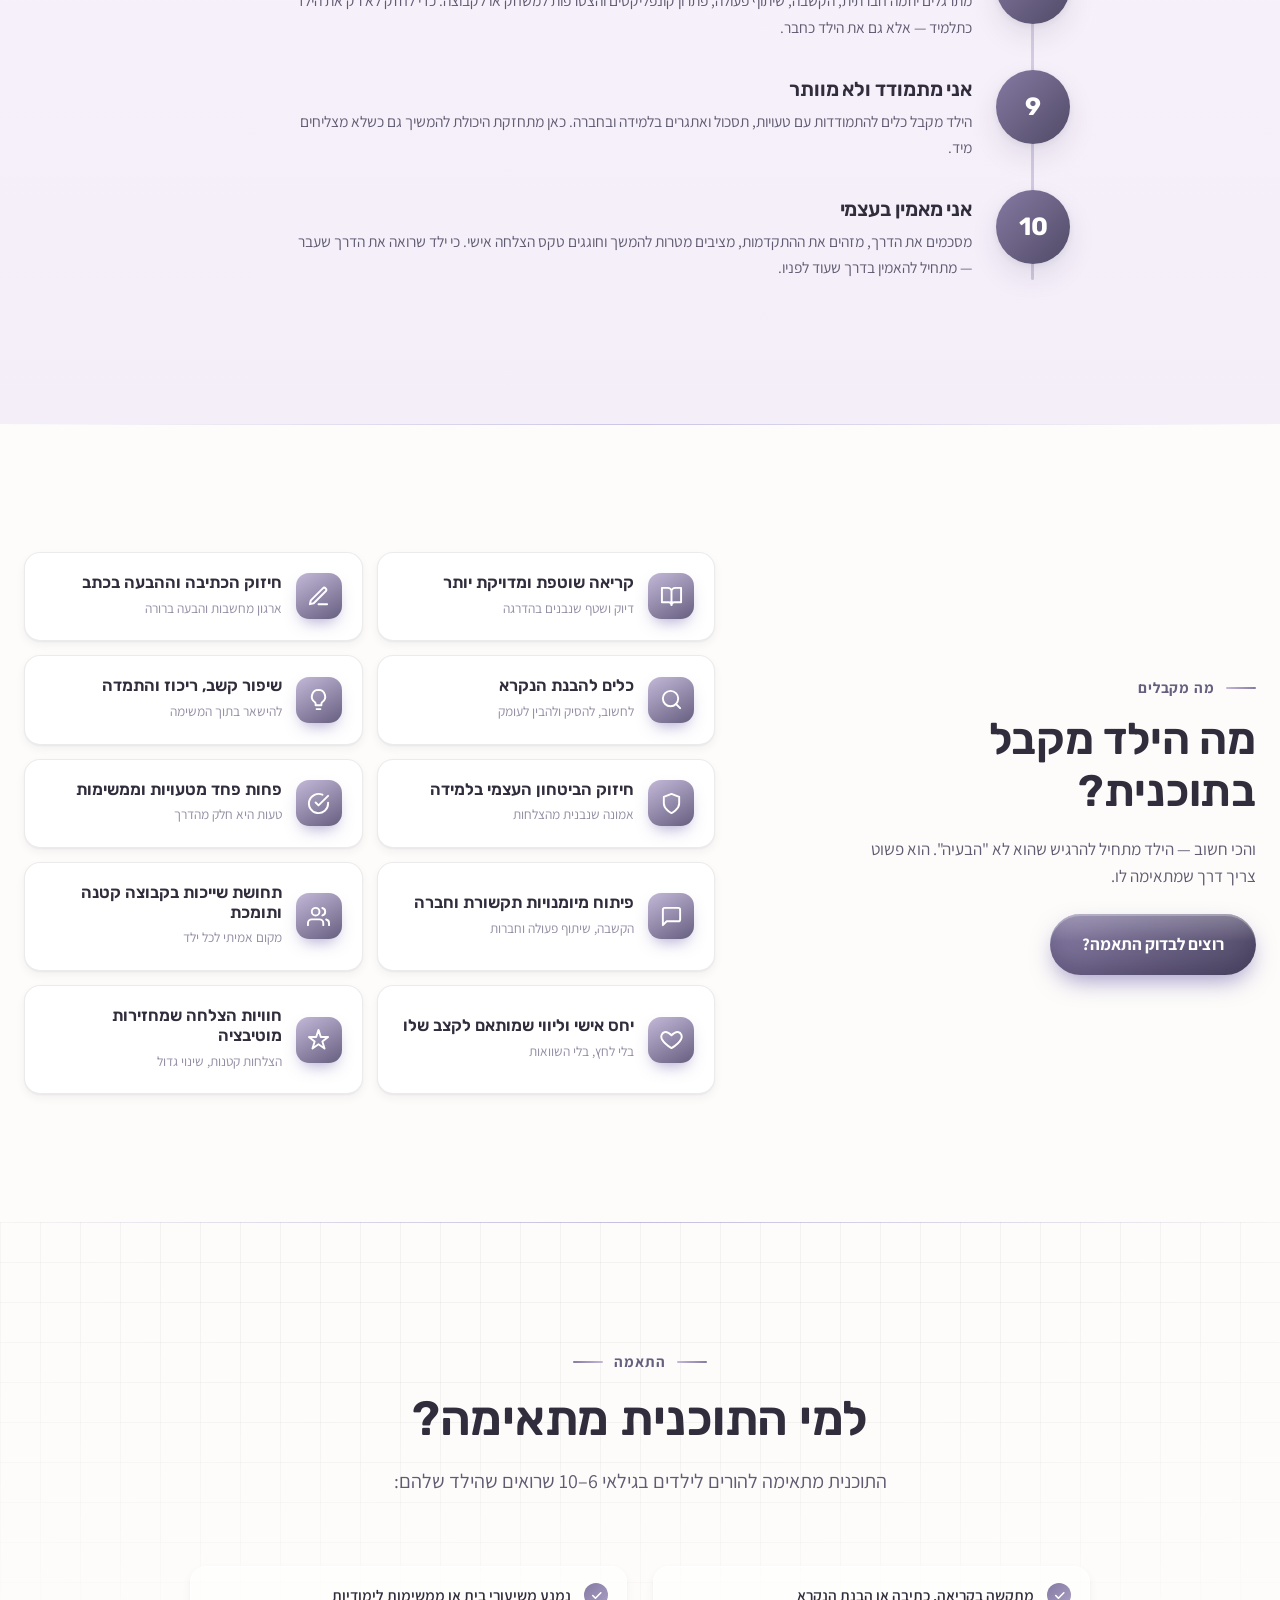
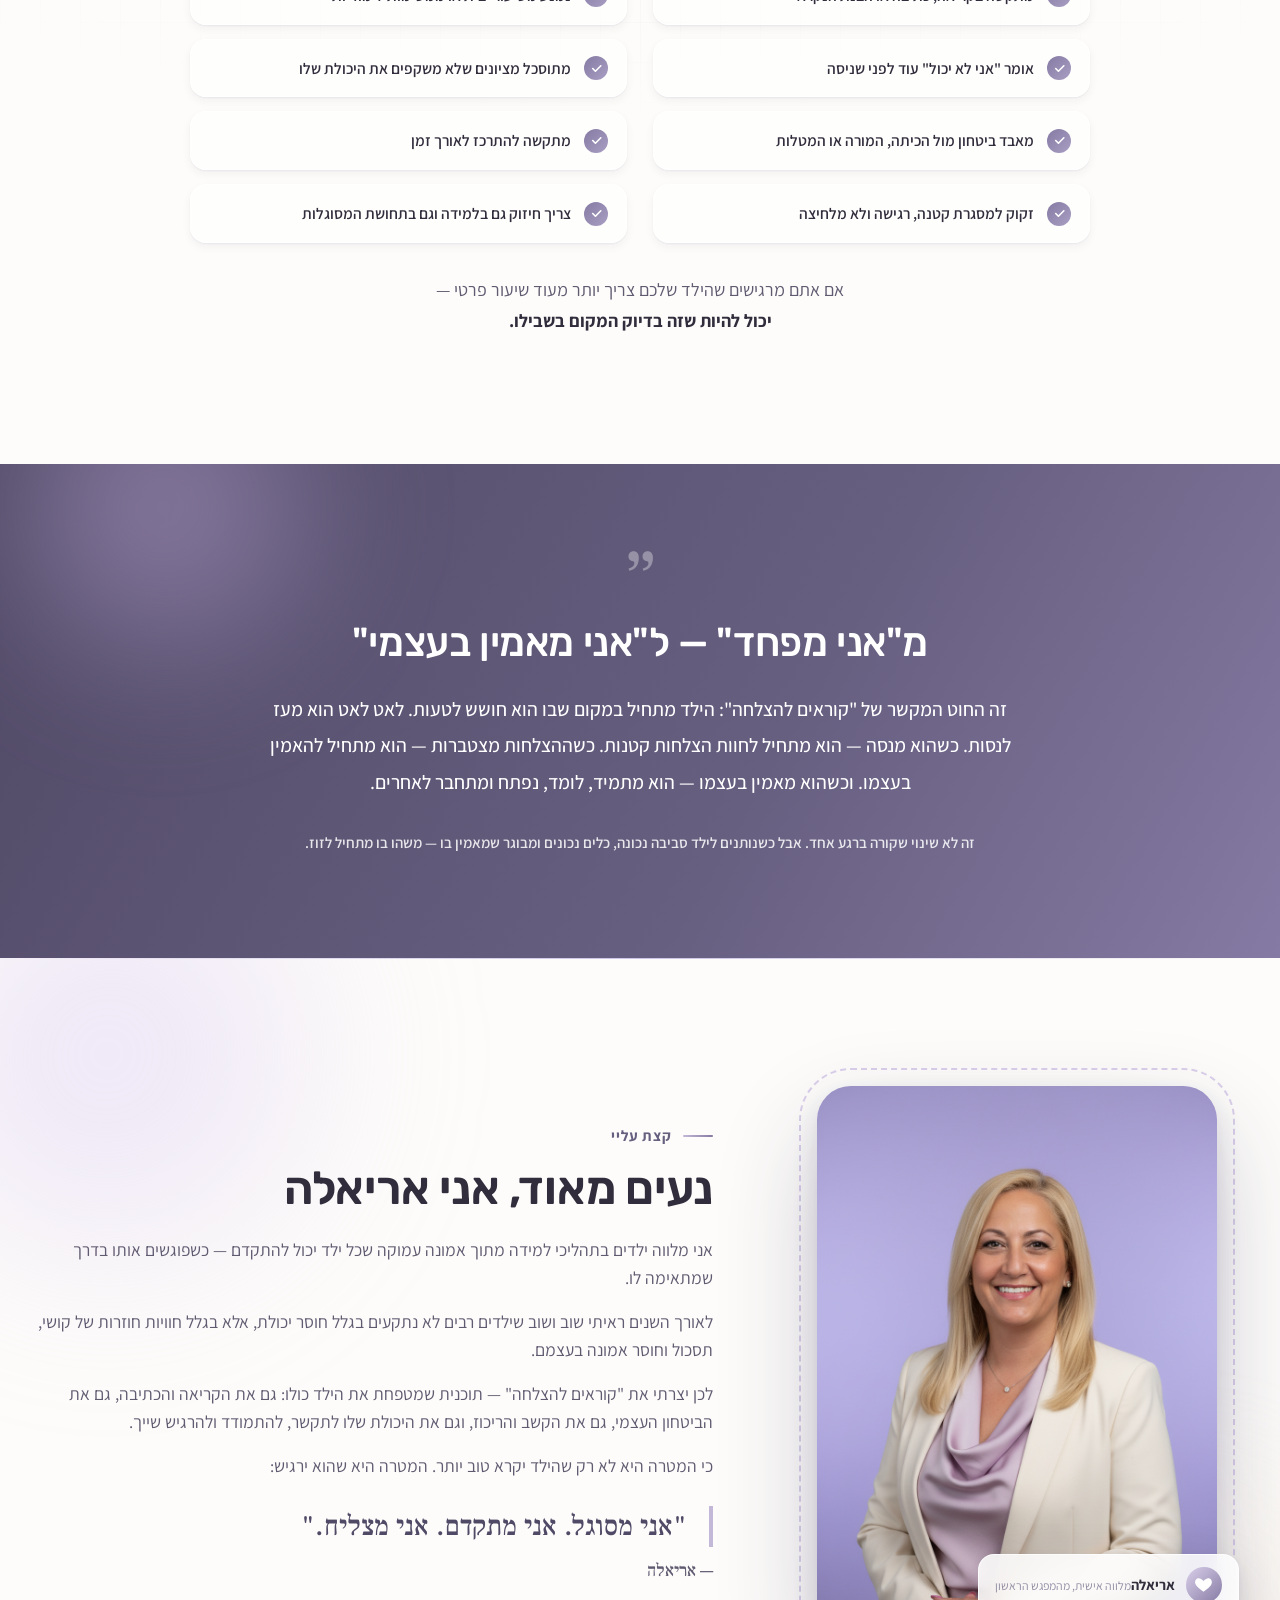
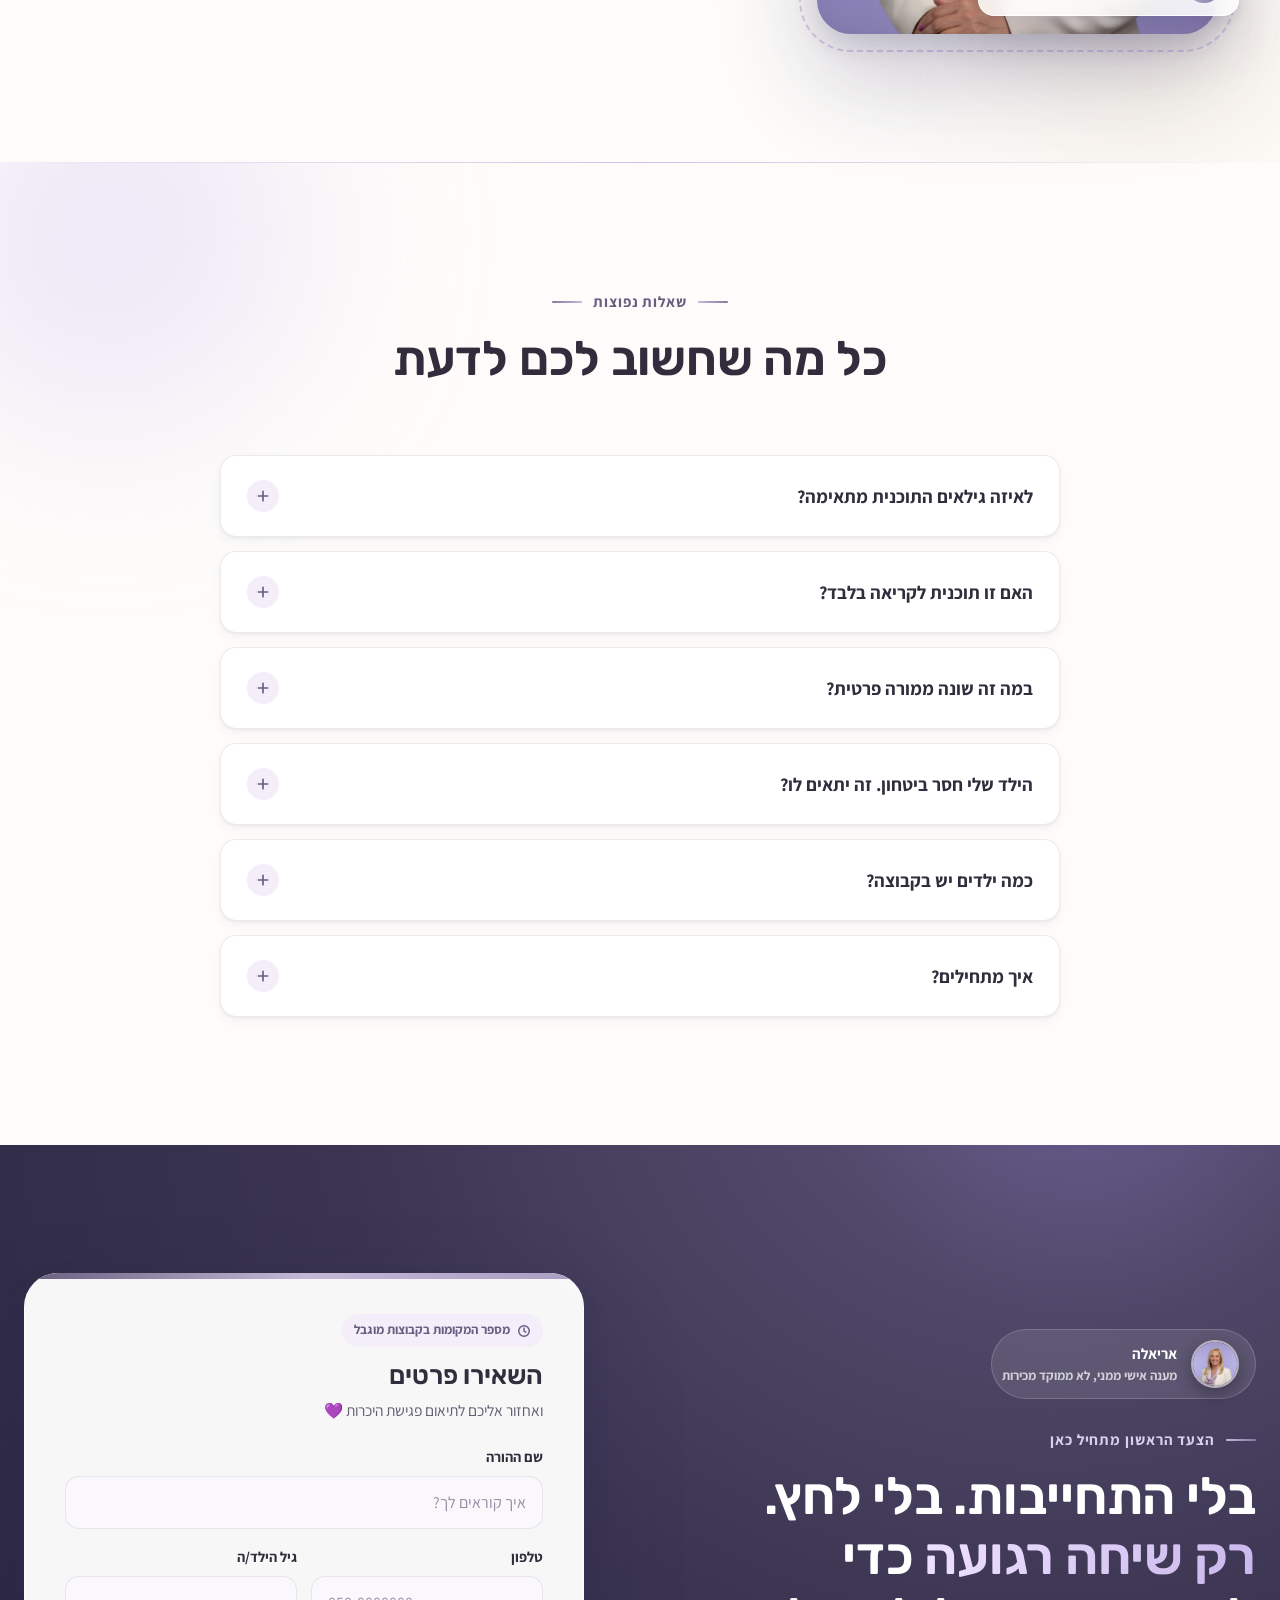
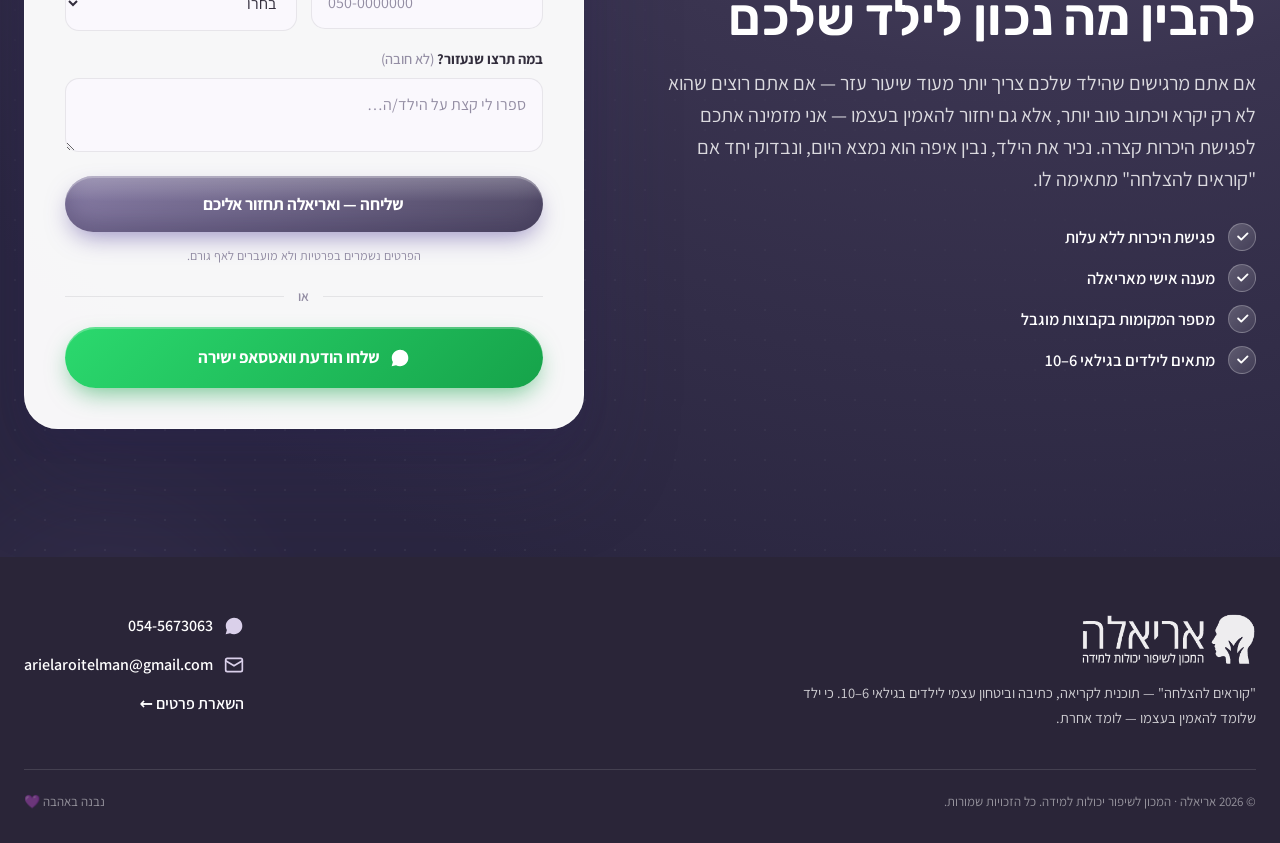
==== commit d6bc8186: "Bust cache for durable lead form" ====
--- a/index.html
+++ b/index.html
@@ -674,7 +674,7 @@
 })();
 </script>
 <script src="testimonials.js"></script>
-<script src="app2.js"></script>
+<script src="app2.js?v=20260830-leads2"></script>
 <script src="ariela-notes.js" defer></script>
 <!-- ====== Meta Pixel — PageView בלבד בדף הראשי ====== -->
 <script>
